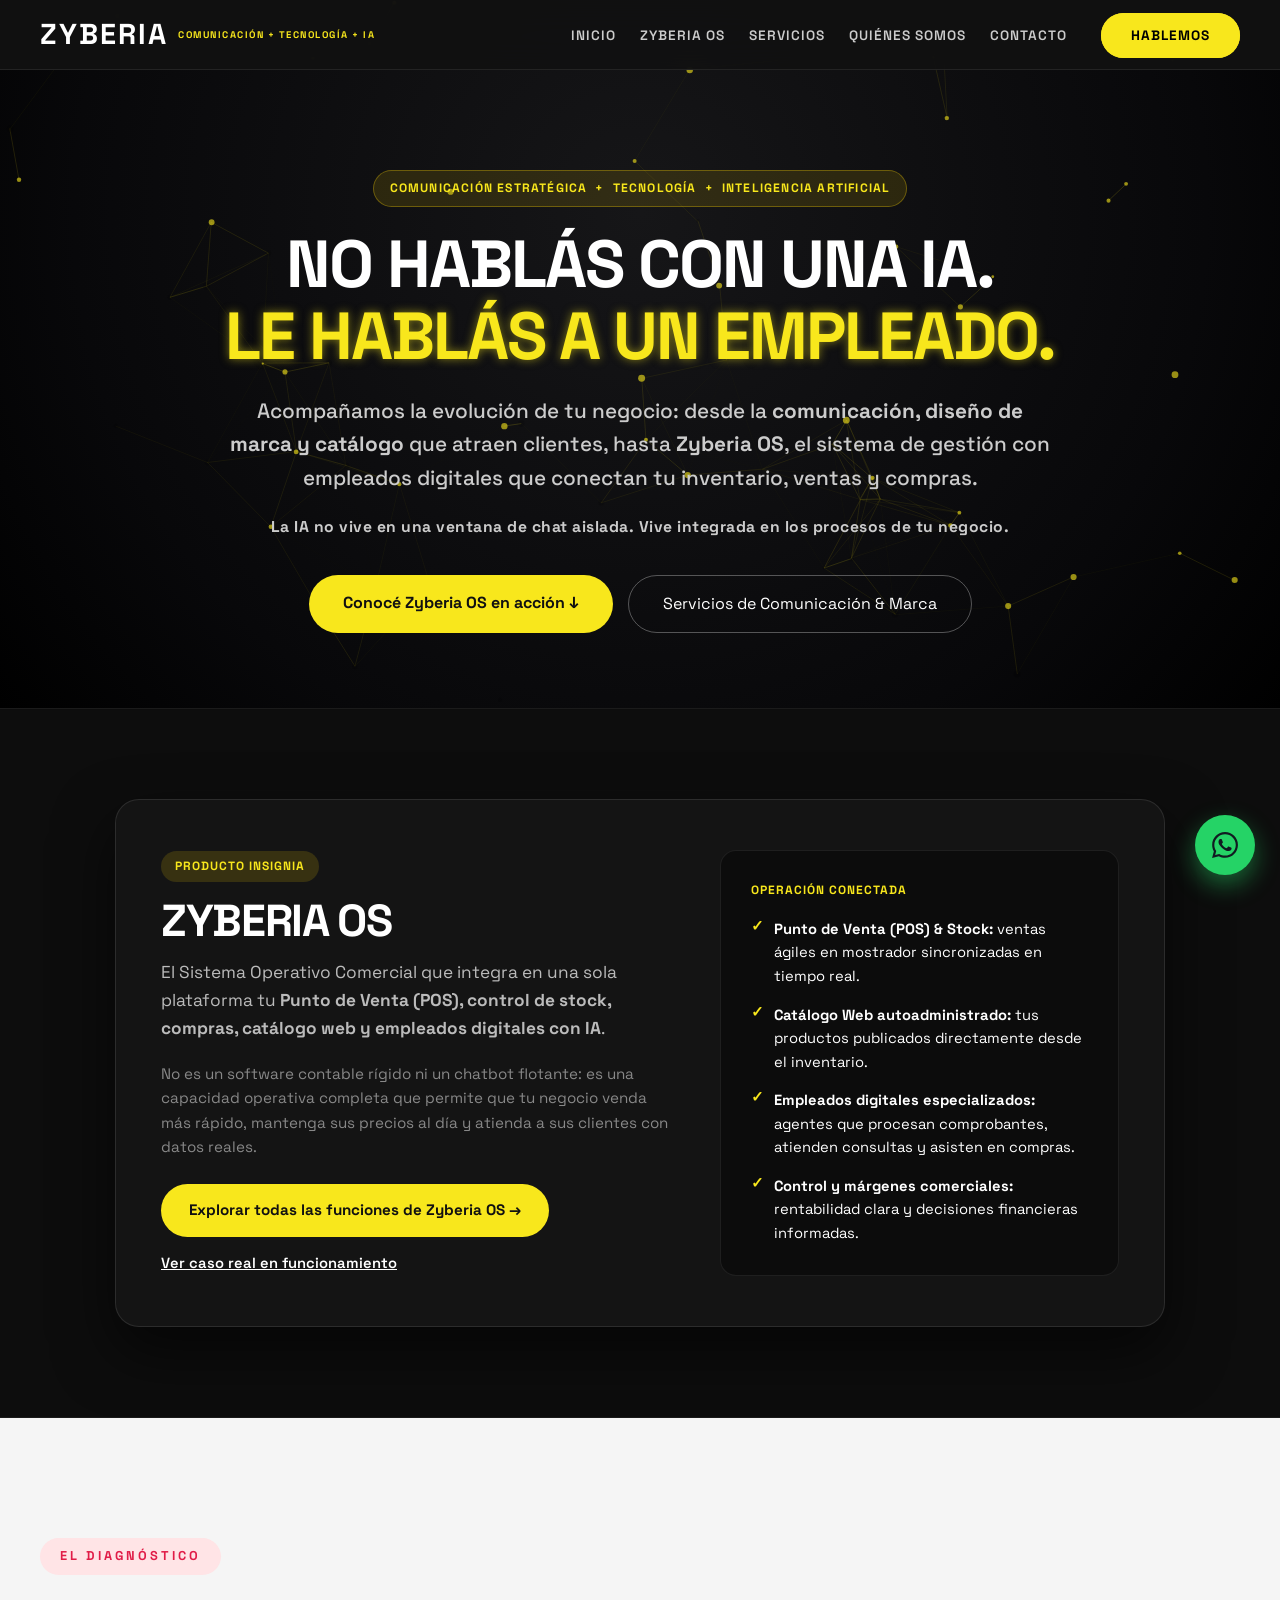
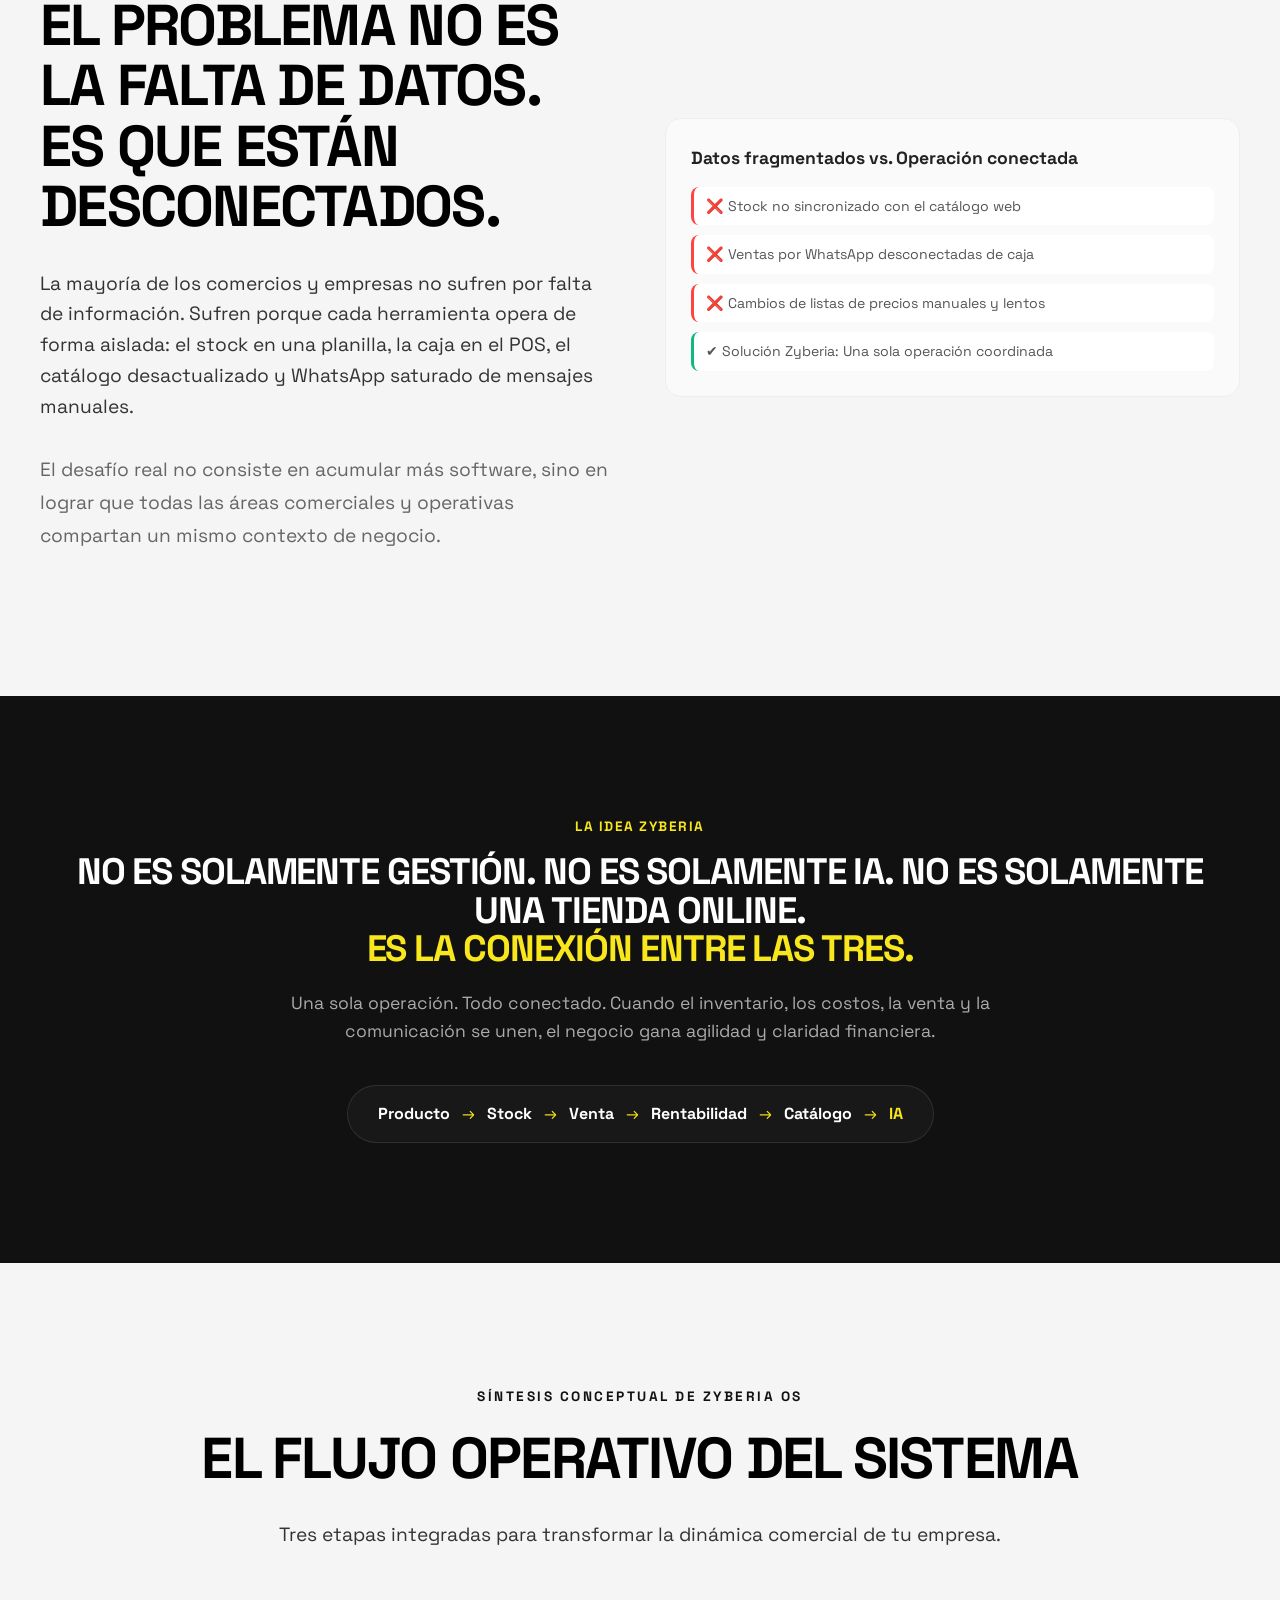
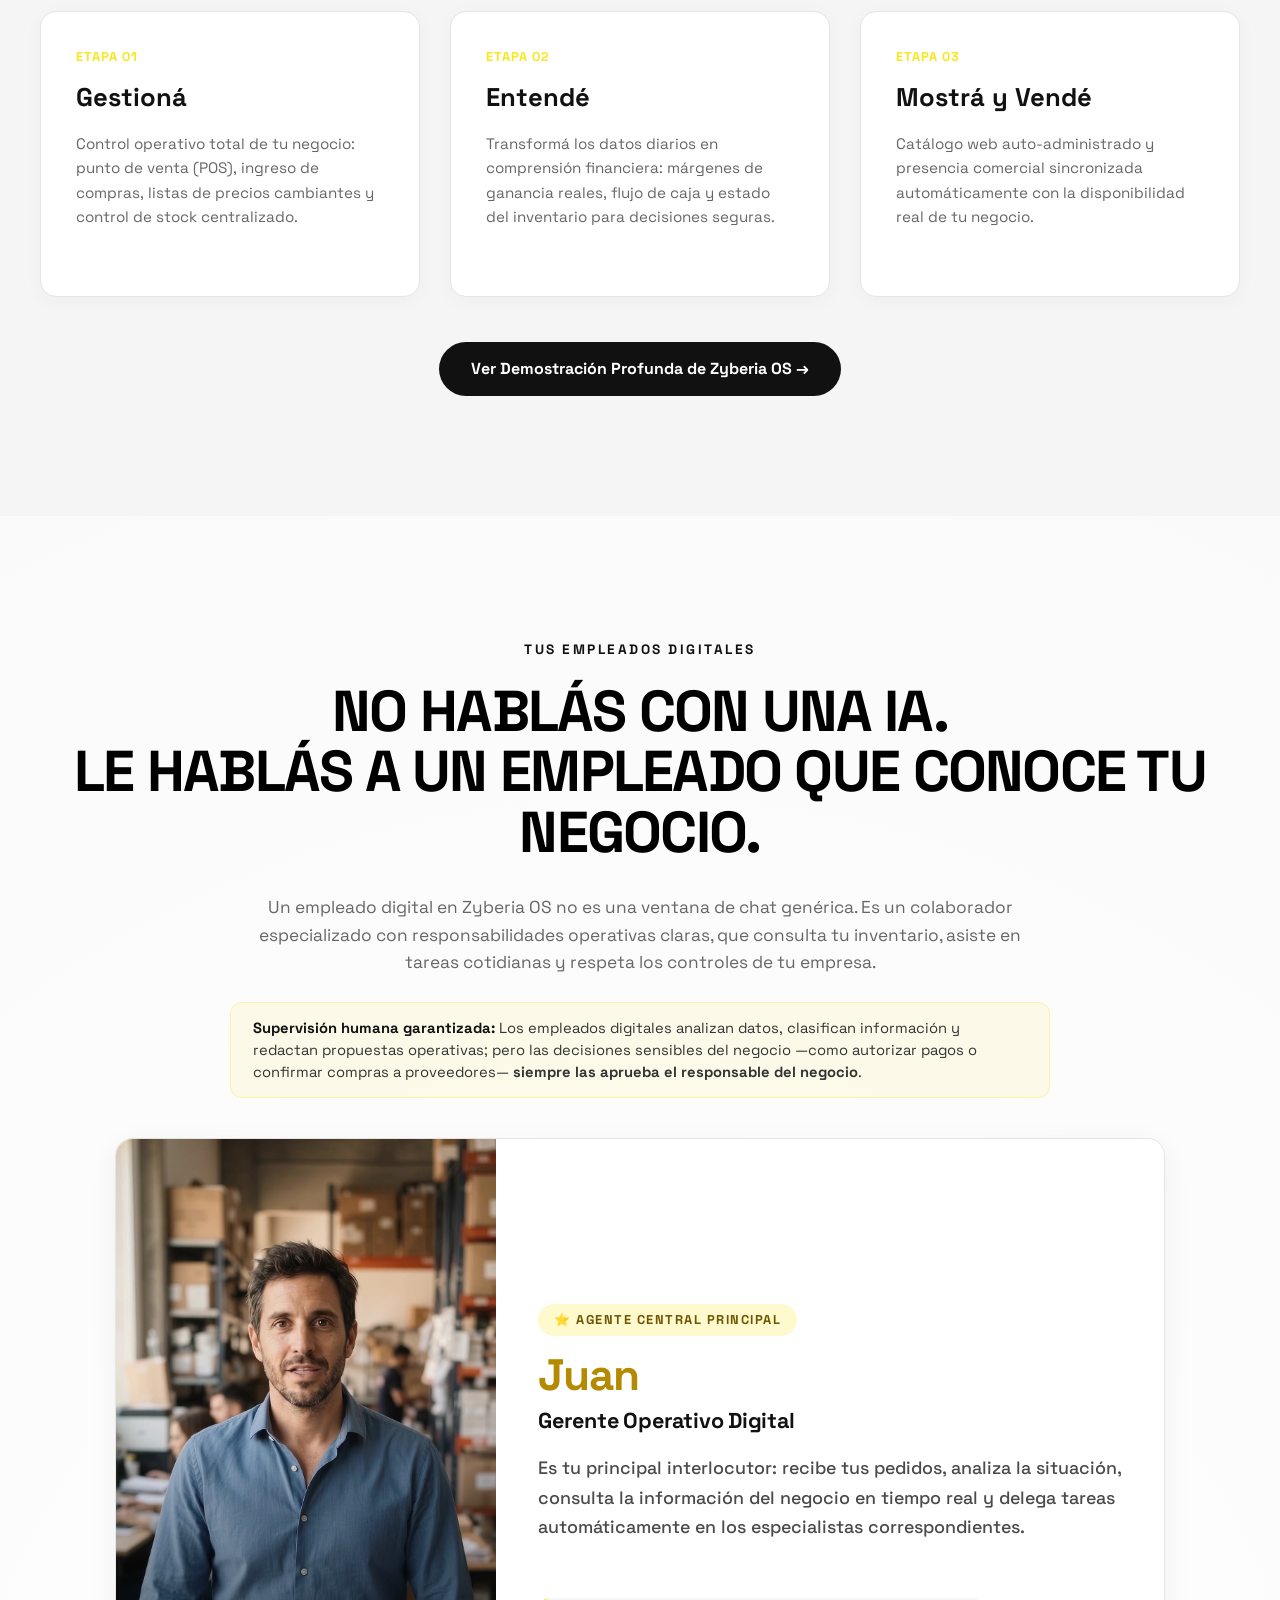
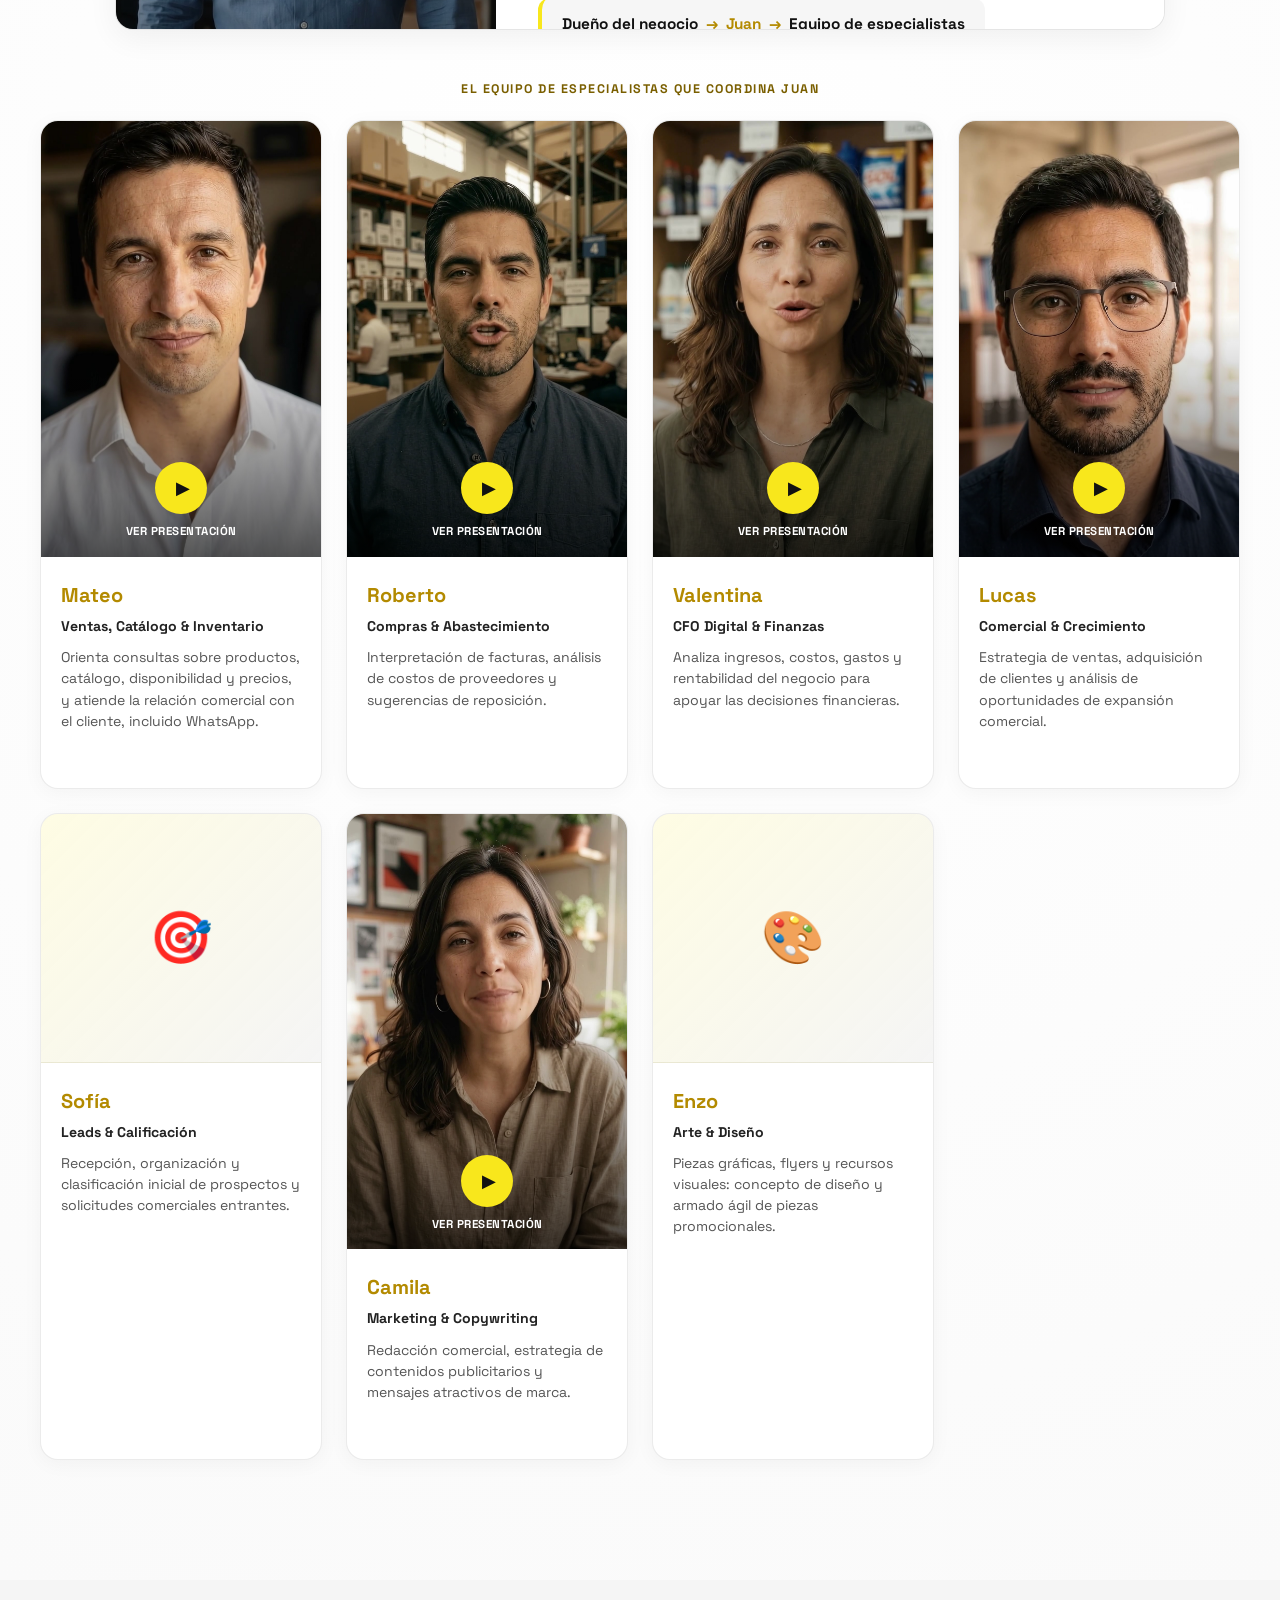
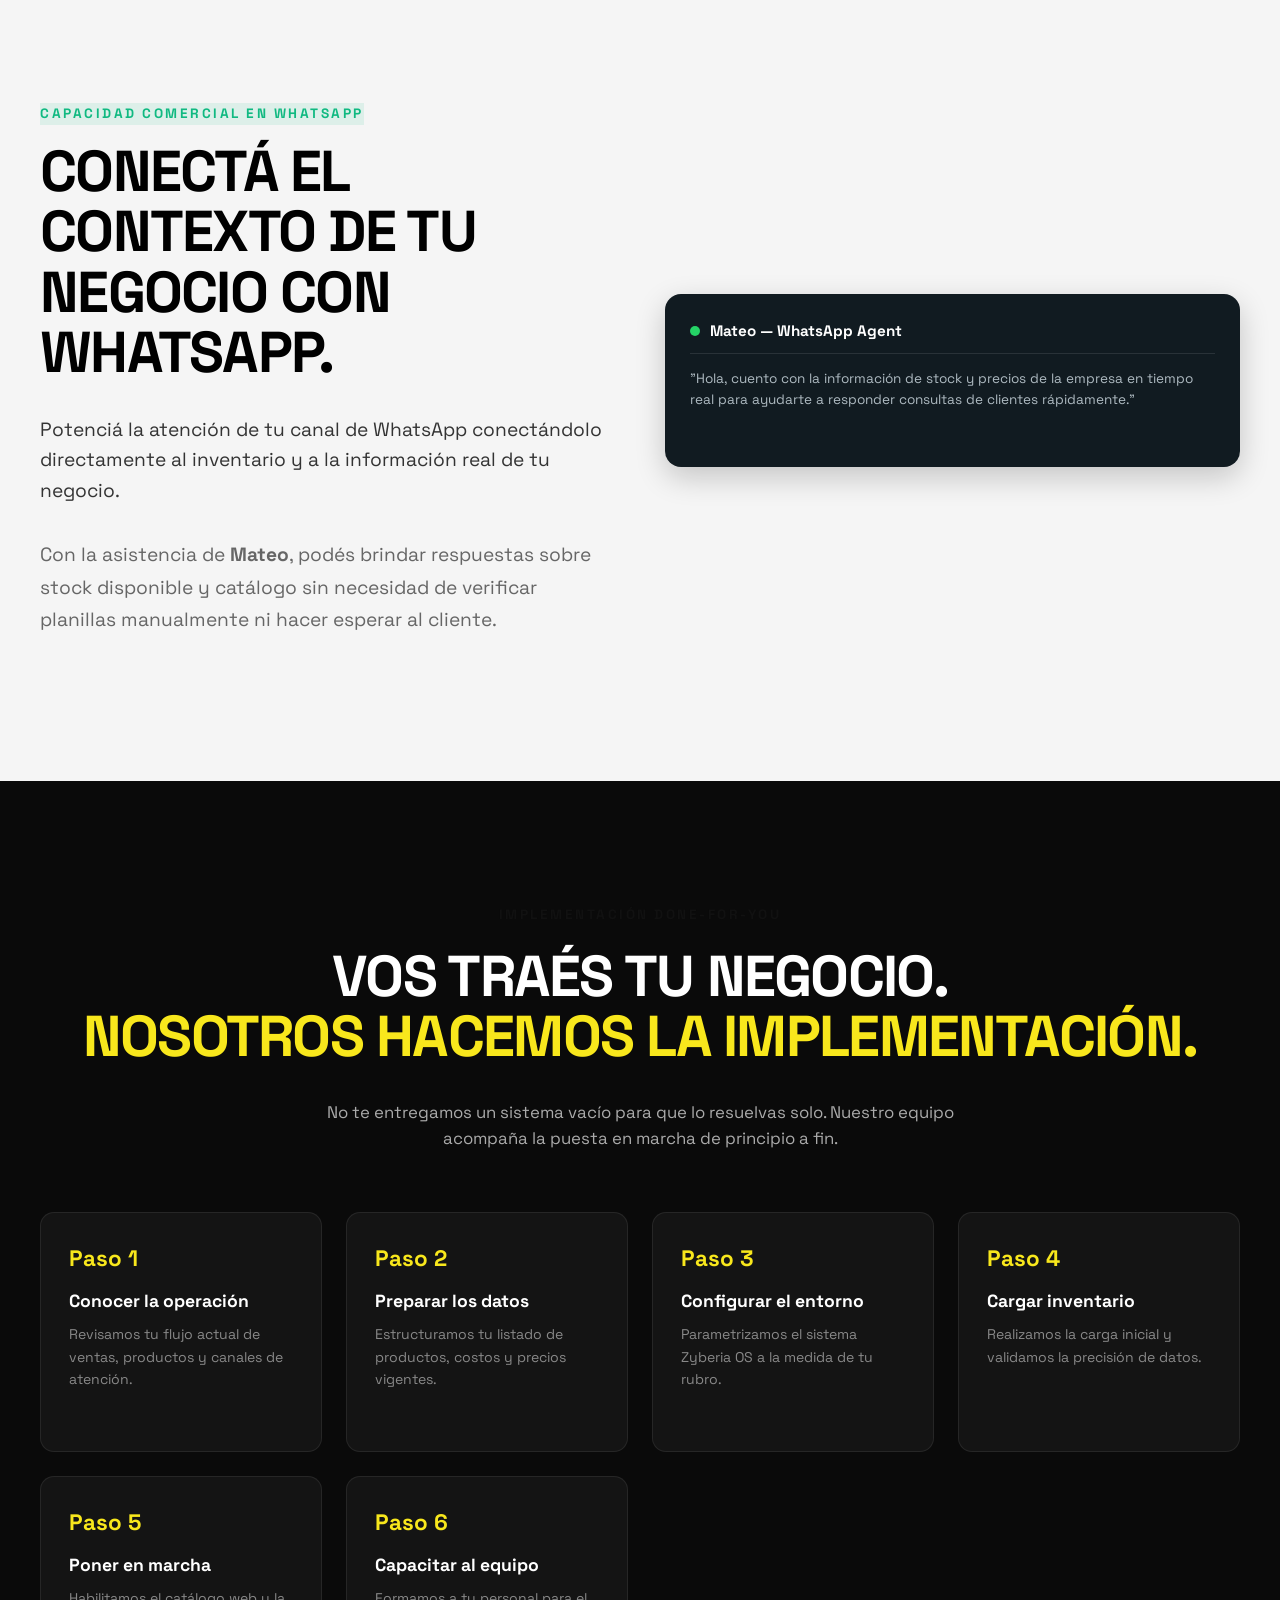
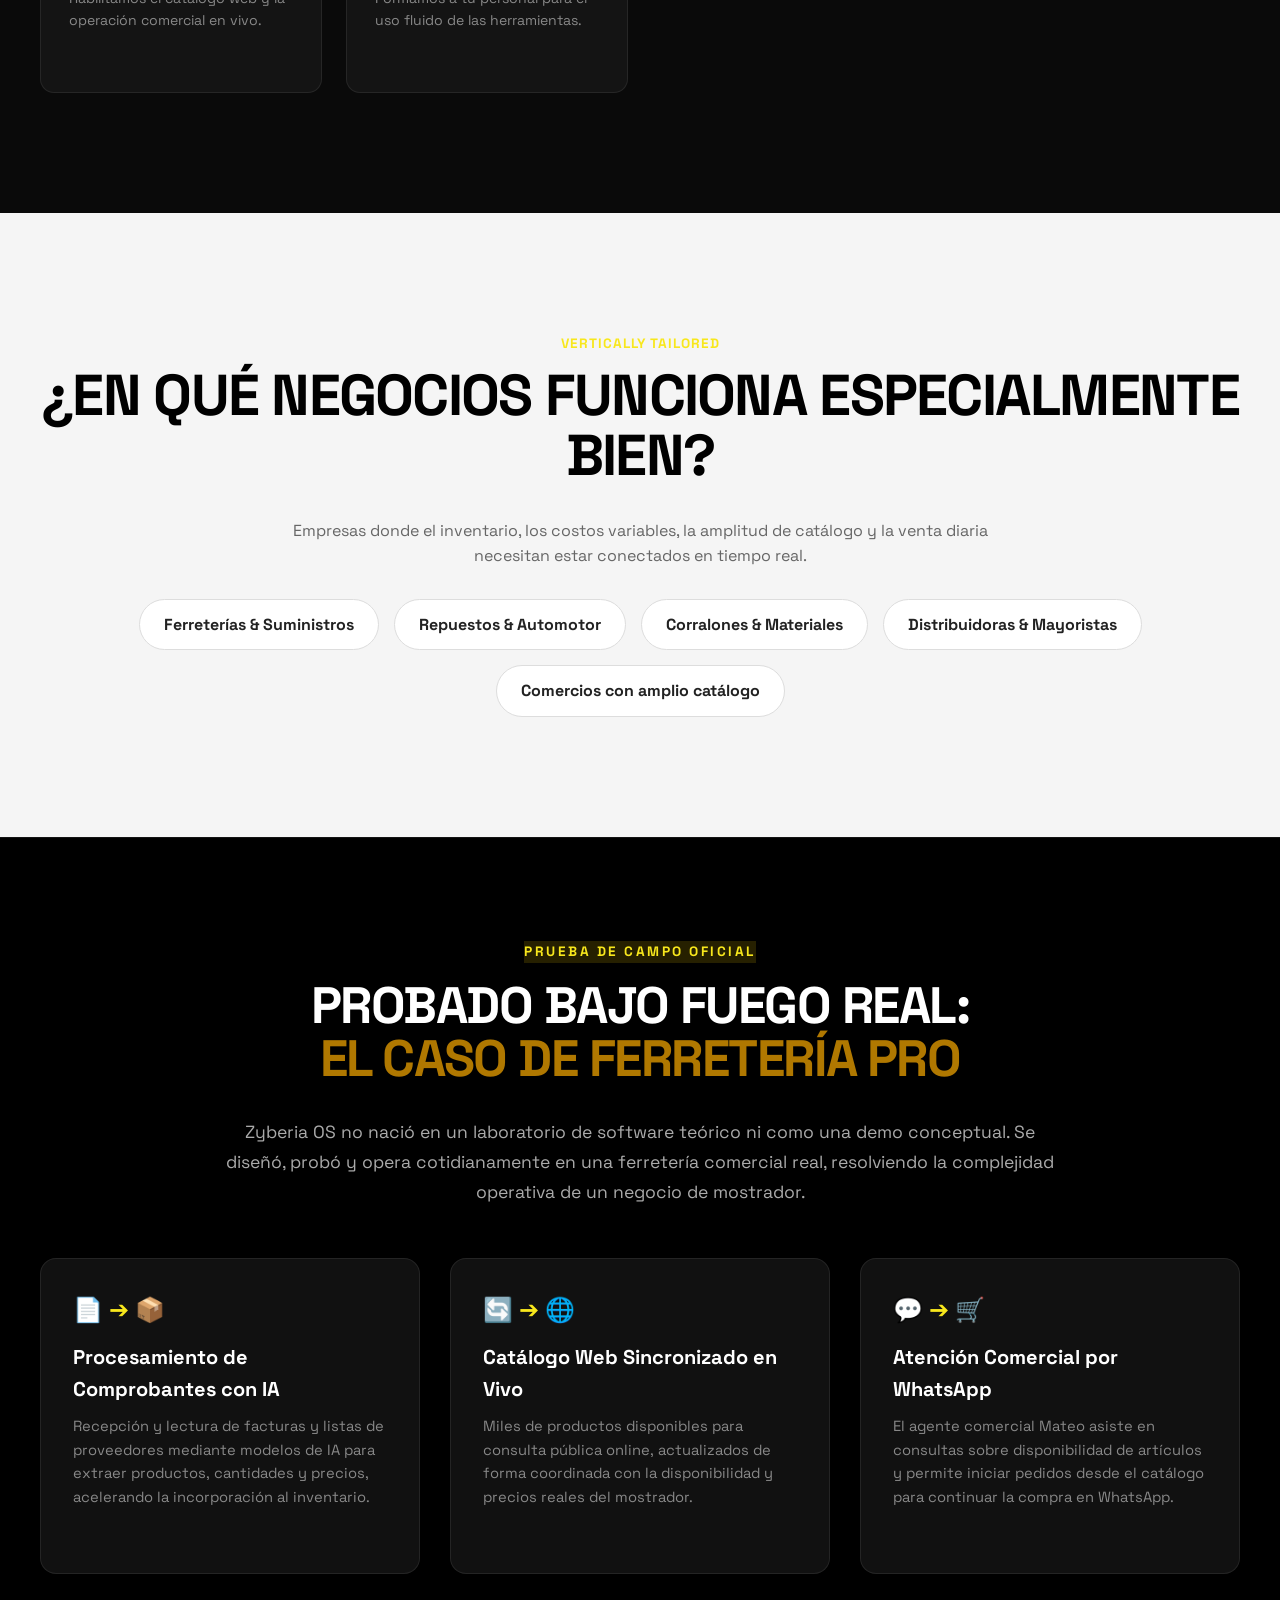
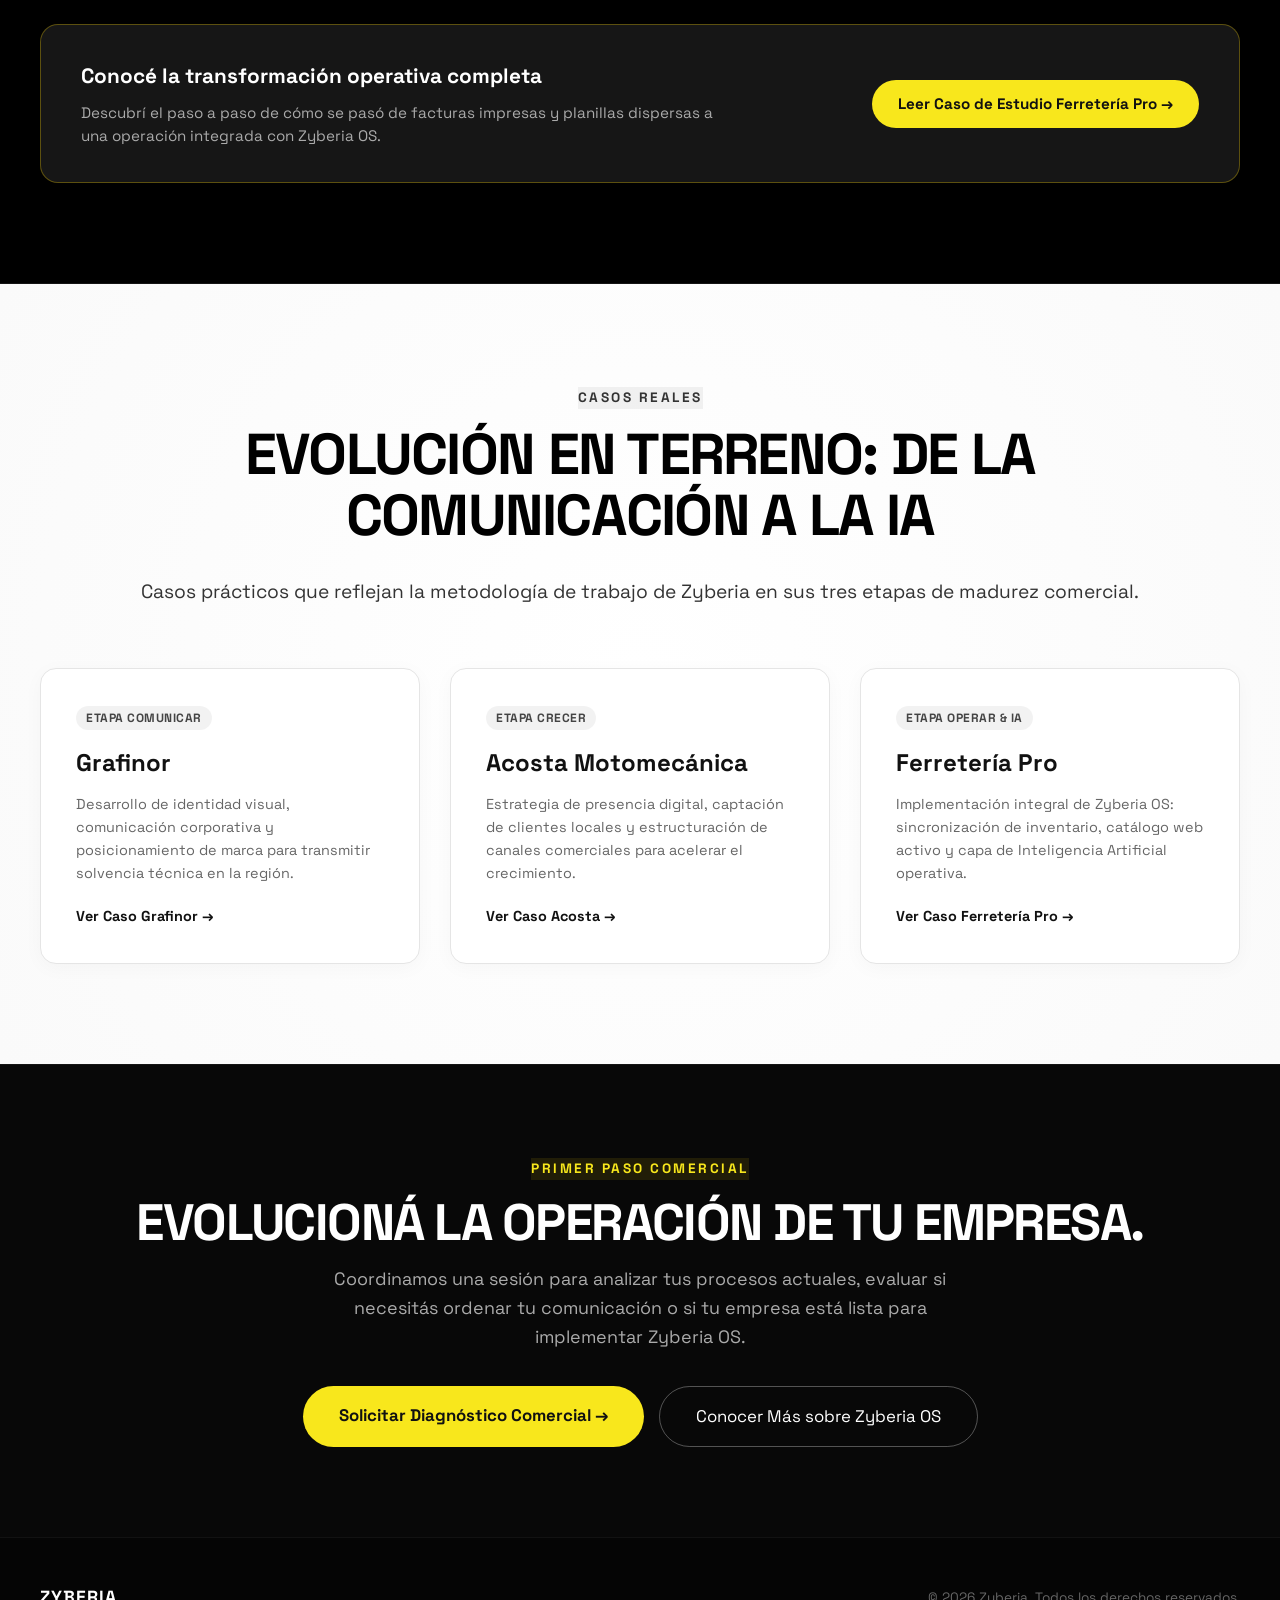
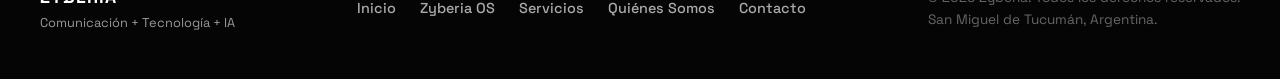
==== index.html @ 89694488 "fix(mobile): corregir desborde boton ferreteria pro, eliminar doble contenedor operacion conectada, " ====
﻿<!DOCTYPE html>
<html lang="es">
<head>
    <meta charset="UTF-8">
    <meta name="viewport" content="width=device-width, initial-scale=1.0">

    <title>Zyberia | Comunicación + Tecnología + IA</title>
    <meta name="description" content="Zyberia es una empresa de Comunicación + Tecnología + IA. Diseñamos soluciones para que tu empresa comunique, opere y crezca mejor.">
    
    <link rel="canonical" href="https://zyberia.com.ar/">
    <meta name="robots" content="index, follow">

    <meta property="og:type" content="website">
    <meta property="og:site_name" content="Zyberia">
    <meta property="og:locale" content="es_AR">
    <meta property="og:url" content="https://zyberia.com.ar/">
    <meta property="og:title" content="Zyberia | Comunicación + Tecnología + IA">
    <meta property="og:description" content="Zyberia es una empresa de Comunicación + Tecnología + IA. Diseñamos soluciones para que tu empresa comunique, opere y crezca mejor.">
    <meta property="og:image" content="https://zyberia.com.ar/assets/og_zyberia.png">
    <meta name="twitter:card" content="summary_large_image">
    <meta name="twitter:title" content="Zyberia | Comunicación + Tecnología + IA">
    <meta name="twitter:description" content="Zyberia es una empresa de Comunicación + Tecnología + IA. Diseñamos soluciones para que tu empresa comunique, opere y crezca mejor.">
    <meta name="twitter:image" content="https://zyberia.com.ar/assets/og_zyberia.png">

    <link rel="icon" type="image/png" href="assets/favicon.png">
    <link rel="apple-touch-icon" href="assets/favicon.png">

    <link rel="preconnect" href="https://fonts.googleapis.com">
    <link rel="preconnect" href="https://fonts.gstatic.com" crossorigin>
    <link href="https://fonts.googleapis.com/css2?family=Space+Grotesk:wght@400;500;600;700;800;900&display=swap" rel="stylesheet">
    <link rel="stylesheet" href="style.css">
</head>
<body>

    <!-- NAVIGATION BAR -->
    <nav class="navbar" id="navbar">
        <div class="nav-container">
            <a href="index.html" class="nav-logo" style="text-decoration: none; line-height: 1;">
                <span class="logo-zyberia">ZYBERIA</span>
                <span style="display: block; font-size: 0.6rem; font-weight: 700; color: var(--color-yellow); letter-spacing: 1.5px; margin-top: 2px;">COMUNICACIÓN + TECNOLOGÍA + IA</span>
            </a>
            
            <ul class="nav-links" id="nav-menu">
                <li><a href="index.html" class="active">Inicio</a></li>
                <li><a href="zyberia-os.html">Zyberia OS</a></li>
                <li><a href="servicios.html">Servicios</a></li>
                <li><a href="quienes-somos.html">Quiénes Somos</a></li>
                <li><a href="contacto.html">Contacto</a></li>
                <li style="margin-left: 10px;">
                    <a href="contacto.html" class="nav-cta" style="background: var(--color-yellow); color: #111; font-weight: 800; border: none; padding: 10px 20px; border-radius: 50px;">Hablemos</a>
                </li>
            </ul>

            <button class="nav-toggle" id="nav-toggle" aria-label="Menú">
                <span></span><span></span><span></span>
            </button>
        </div>
    </nav>

    <!-- 1. HERO ESTRATÉGICO -->
    <section id="hero" class="hero-dark hero-home-section" style="min-height: 65vh; padding-top: 170px; padding-bottom: 75px;">
        <canvas id="particles-bg"></canvas>
        <div class="container text-center" style="position: relative; z-index: 10;">
            <div style="display: inline-flex; align-items: center; justify-content: center; flex-wrap: wrap; text-align: center; max-width: 100%; gap: 8px; background: rgba(255,215,0,0.12); color: var(--color-yellow); border: 1px solid rgba(255,215,0,0.3); padding: 8px 16px; border-radius: 50px; font-size: clamp(0.64rem, 2.2vw, 0.76rem); font-weight: 800; letter-spacing: 1.2px; text-transform: uppercase; margin-bottom: 22px;">
                <span>COMUNICACIÓN ESTRATÉGICA</span> <span>+</span> <span>TECNOLOGÍA</span> <span>+</span> <span>INTELIGENCIA ARTIFICIAL</span>
            </div>
            
            <h1 style="font-size: clamp(2.3rem, 5.2vw, 4.4rem); font-weight: 900; line-height: 1.08; letter-spacing: -0.03em; text-transform: uppercase; max-width: 1050px; margin: 0 auto;">
                No hablás con una IA.<br>
                <span class="text-yellow">Le hablás a un empleado.</span>
            </h1>
            
            <p style="font-size: clamp(1.1rem, 2vw, 1.3rem); color: #d6d6d6; max-width: 820px; margin: 22px auto 0; font-weight: 500; line-height: 1.6;">
                Acompañamos la evolución de tu negocio: desde la <strong>comunicación, diseño de marca y catálogo</strong> que atraen clientes, hasta <strong>Zyberia OS</strong>, el sistema de gestión con empleados digitales que conectan tu inventario, ventas y compras.
            </p>
            
            <p style="font-size: 0.98rem; color: var(--color-yellow); max-width: 800px; margin: 20px auto 0; font-weight: 700; letter-spacing: 0.5px;">
                La IA no vive en una ventana de chat aislada. Vive integrada en los procesos de tu negocio.
            </p>
            
            <div class="hero-actions" style="display: flex; gap: 15px; justify-content: center; flex-wrap: wrap; margin-top: 35px;">
                <a href="#producto-insignia" class="btn-primary" style="background: var(--color-yellow); color: #111; font-weight: 800; padding: 15px 34px; border-radius: 50px; text-decoration: none; font-size: 1rem;">Conocé Zyberia OS en acción ↓</a>
                <a href="servicios.html" class="btn-secondary" style="background: transparent; color: #fff; border: 1px solid rgba(255,255,255,0.3); padding: 15px 34px; border-radius: 50px; text-decoration: none; font-size: 1rem;">Servicios de Comunicación & Marca</a>
            </div>
        </div>
    </section>

    

    <!-- PRODUCTO INSIGNIA DESTACADO -->
    <section id="producto-insignia" class="section" style="background: #0d0d0d; padding: 90px 0; border-top: 1px solid rgba(255,255,255,0.06); border-bottom: 1px solid rgba(255,255,255,0.06);">
        <div class="container reveal">
            <div class="insignia-card-wrapper" style="background: #141414; border: 1px solid rgba(255,255,255,0.1); border-radius: 24px; padding: 50px 45px; box-shadow: 0 25px 60px rgba(0,0,0,0.6); max-width: 1050px; margin: 0 auto;">
                <div style="display: flex; flex-wrap: wrap; gap: 40px; align-items: center; justify-content: space-between;">
                    <div style="flex: 1 1 470px;">
                        <span style="background: rgba(255,215,0,0.15); color: var(--color-yellow); font-size: 0.75rem; font-weight: 800; padding: 6px 14px; border-radius: 30px; letter-spacing: 1px; text-transform: uppercase; display: inline-block; margin-bottom: 14px;">PRODUCTO INSIGNIA</span>
                        <h2 style="font-size: clamp(2rem, 3.5vw, 2.9rem); font-weight: 800; color: #fff; margin: 0 0 14px 0; line-height: 1.1;">Zyberia OS</h2>
                        <p style="color: #bbb; font-size: 1.08rem; line-height: 1.6; margin-bottom: 20px;">
                            El Sistema Operativo Comercial que integra en una sola plataforma tu <strong>Punto de Venta (POS), control de stock, compras, catálogo web y empleados digitales con IA</strong>.
                        </p>
                        <p style="color: #888; font-size: 0.95rem; line-height: 1.6; margin-bottom: 25px;">
                            No es un software contable rígido ni un chatbot flotante: es una capacidad operativa completa que permite que tu negocio venda más rápido, mantenga sus precios al día y atienda a sus clientes con datos reales.
                        </p>
                        <div style="display: flex; gap: 15px; flex-wrap: wrap;">
                            <a href="zyberia-os.html" class="btn-primary" style="background: var(--color-yellow); color: #111; font-weight: 800; text-decoration: none; padding: 14px 28px; border-radius: 50px; display: inline-block; font-size: 0.95rem;">Explorar todas las funciones de Zyberia OS →</a>
                            <a href="#ferreteria-pro" style="color: #fff; text-decoration: underline; font-weight: 600; font-size: 0.92rem; align-self: center;">Ver caso real en funcionamiento</a>
                        </div>
                    </div>
                    <div class="insignia-features-panel" style="flex: 1 1 350px; background: #0c0c0c; border: 1px solid rgba(255,255,255,0.08); border-radius: 16px; padding: 30px;">
                        <div style="font-size: 0.75rem; font-weight: 800; color: var(--color-yellow); letter-spacing: 1px; text-transform: uppercase; margin-bottom: 18px;">OPERACIÓN CONECTADA</div>
                        <div style="display: flex; flex-direction: column; gap: 15px;">
                            <div style="color: #fff; font-size: 0.92rem; display: flex; align-items: flex-start; gap: 10px;">
                                <span style="color: var(--color-yellow); font-weight: bold; line-height: 1.2;">✓</span>
                                <span><strong>Punto de Venta (POS) & Stock:</strong> ventas ágiles en mostrador sincronizadas en tiempo real.</span>
                            </div>
                            <div style="color: #fff; font-size: 0.92rem; display: flex; align-items: flex-start; gap: 10px;">
                                <span style="color: var(--color-yellow); font-weight: bold; line-height: 1.2;">✓</span>
                                <span><strong>Catálogo Web autoadministrado:</strong> tus productos publicados directamente desde el inventario.</span>
                            </div>
                            <div style="color: #fff; font-size: 0.92rem; display: flex; align-items: flex-start; gap: 10px;">
                                <span style="color: var(--color-yellow); font-weight: bold; line-height: 1.2;">✓</span>
                                <span><strong>Empleados digitales especializados:</strong> agentes que procesan comprobantes, atienden consultas y asisten en compras.</span>
                            </div>
                            <div style="color: #fff; font-size: 0.92rem; display: flex; align-items: flex-start; gap: 10px;">
                                <span style="color: var(--color-yellow); font-weight: bold; line-height: 1.2;">✓</span>
                                <span><strong>Control y márgenes comerciales:</strong> rentabilidad clara y decisiones financieras informadas.</span>
                            </div>
                        </div>
                    </div>
                </div>
            </div>
        </div>
    </section>

    <!-- 3. EL DIAGNÓSTICO -->
    <section id="problema" class="section problem-human-section alt-bg">
        <div class="container">
            <div class="grid-2col text-left-media-right reveal">
                <div class="col-text">
                    <div class="problem-header-badge">EL DIAGNÓSTICO</div>
                    <h2 class="problem-main-title">
                        El problema no es la falta de datos.<br>
                        <span class="highlight-text">Es que están desconectados.</span>
                    </h2>
                    <p class="problem-lead-paragraph">
                        La mayoría de los comercios y empresas no sufren por falta de información. Sufren porque cada herramienta opera de forma aislada: el stock en una planilla, la caja en el POS, el catálogo desactualizado y WhatsApp saturado de mensajes manuales.
                    </p>
                    <p style="color: #666; line-height: 1.7; margin-bottom: 24px;">
                        El desafío real no consiste en acumular más software, sino en lograr que todas las áreas comerciales y operativas compartan un mismo contexto de negocio.
                    </p>
                </div>
                <div class="col-media">
                    <div style="background: #fafafa; border: 1px solid #eee; border-radius: 16px; padding: 25px;">
                        <h4 style="font-size: 1.1rem; font-weight: 700; color: #222; margin-bottom: 15px;">Datos fragmentados vs. Operación conectada</h4>
                        <div style="display: flex; flex-direction: column; gap: 10px; font-size: 0.88rem; color: #555;">
                            <div style="padding: 8px 12px; background: #fff; border-radius: 8px; border-left: 3px solid #ff4444;">❌ Stock no sincronizado con el catálogo web</div>
                            <div style="padding: 8px 12px; background: #fff; border-radius: 8px; border-left: 3px solid #ff4444;">❌ Ventas por WhatsApp desconectadas de caja</div>
                            <div style="padding: 8px 12px; background: #fff; border-radius: 8px; border-left: 3px solid #ff4444;">❌ Cambios de listas de precios manuales y lentos</div>
                            <div style="padding: 8px 12px; background: #fff; border-radius: 8px; border-left: 3px solid #10b981;">✔ Solución Zyberia: Una sola operación coordinada</div>
                        </div>
                    </div>
                </div>
            </div>
        </div>
    </section>

    <!-- 4. LA IDEA ZYBERIA -->
    <section id="diferencial" class="section text-center" style="background: #111;">
        <div class="container reveal">
            <span style="color: var(--color-yellow); font-weight: 700; letter-spacing: 1.5px; font-size: 0.85rem; text-transform: uppercase; display: block; margin-bottom: 15px;">LA IDEA ZYBERIA</span>
            <h2 class="section-title text-white" style="font-size: 2.3rem; margin-bottom: 20px;">
                No es solamente gestión. No es solamente IA. No es solamente una tienda online.<br>
                <span style="color: var(--color-yellow);">Es la conexión entre las tres.</span>
            </h2>
            <p style="color: #aaa; max-width: 800px; margin: 0 auto 40px auto; font-size: 1.1rem; line-height: 1.6;">
                Una sola operación. Todo conectado. Cuando el inventario, los costos, la venta y la comunicación se unen, el negocio gana agilidad y claridad financiera.
            </p>
            <div style="display: inline-flex; align-items: center; justify-content: center; flex-wrap: wrap; gap: 12px; background: rgba(255,255,255,0.03); border: 1px solid rgba(255,255,255,0.1); border-radius: 50px; padding: 15px 30px;">
                <span style="color: #fff; font-weight: 700;">Producto</span>
                <span style="color: var(--color-yellow);">→</span>
                <span style="color: #fff; font-weight: 700;">Stock</span>
                <span style="color: var(--color-yellow);">→</span>
                <span style="color: #fff; font-weight: 700;">Venta</span>
                <span style="color: var(--color-yellow);">→</span>
                <span style="color: #fff; font-weight: 700;">Rentabilidad</span>
                <span style="color: var(--color-yellow);">→</span>
                <span style="color: #fff; font-weight: 700;">Catálogo</span>
                <span style="color: var(--color-yellow);">→</span>
                <span style="color: var(--color-yellow); font-weight: 800;">IA</span>
            </div>
        </div>
    </section>

    <!-- 5. CÓMO FUNCIONA (SÍNTESIS ZYBERIA OS) -->
    <section id="como-funciona" class="section demos-section alt-bg">
        <div class="container">
            <div class="text-center reveal" style="margin-bottom: 60px;">
                <div class="section-badge" style="margin: 0 auto 20px;">SÍNTESIS CONCEPTUAL DE ZYBERIA OS</div>
                <h2 class="section-title">El flujo operativo del sistema</h2>
                <p class="section-subtitle">Tres etapas integradas para transformar la dinámica comercial de tu empresa.</p>
            </div>

            <div style="display: grid; grid-template-columns: repeat(auto-fit, minmax(300px, 1fr)); gap: 30px;">
                <!-- GESTIONÁ -->
                <div style="background: #fff; border: 1px solid #e5e5e5; border-radius: 16px; padding: 35px; box-shadow: 0 4px 20px rgba(0,0,0,0.03);">
                    <div style="font-size: 0.8rem; font-weight: 800; color: var(--color-yellow); letter-spacing: 1px; text-transform: uppercase; margin-bottom: 10px;">ETAPA 01</div>
                    <h3 style="font-size: 1.6rem; font-weight: 800; color: #111; margin-bottom: 14px;">Gestioná</h3>
                    <p style="color: #666; line-height: 1.6; font-size: 0.95rem;">
                        Control operativo total de tu negocio: punto de venta (POS), ingreso de compras, listas de precios cambiantes y control de stock centralizado.
                    </p>
                </div>

                <!-- ENTENDÉ -->
                <div style="background: #fff; border: 1px solid #e5e5e5; border-radius: 16px; padding: 35px; box-shadow: 0 4px 20px rgba(0,0,0,0.03);">
                    <div style="font-size: 0.8rem; font-weight: 800; color: var(--color-yellow); letter-spacing: 1px; text-transform: uppercase; margin-bottom: 10px;">ETAPA 02</div>
                    <h3 style="font-size: 1.6rem; font-weight: 800; color: #111; margin-bottom: 14px;">Entendé</h3>
                    <p style="color: #666; line-height: 1.6; font-size: 0.95rem;">
                        Transformá los datos diarios en comprensión financiera: márgenes de ganancia reales, flujo de caja y estado del inventario para decisiones seguras.
                    </p>
                </div>

                <!-- MOSTRÁ Y VENDÉ -->
                <div style="background: #fff; border: 1px solid #e5e5e5; border-radius: 16px; padding: 35px; box-shadow: 0 4px 20px rgba(0,0,0,0.03);">
                    <div style="font-size: 0.8rem; font-weight: 800; color: var(--color-yellow); letter-spacing: 1px; text-transform: uppercase; margin-bottom: 10px;">ETAPA 03</div>
                    <h3 style="font-size: 1.6rem; font-weight: 800; color: #111; margin-bottom: 14px;">Mostrá y Vendé</h3>
                    <p style="color: #666; line-height: 1.6; font-size: 0.95rem;">
                        Catálogo web auto-administrado y presencia comercial sincronizada automáticamente con la disponibilidad real de tu negocio.
                    </p>
                </div>
            </div>

            <div style="text-align: center; margin-top: 45px;">
                <a href="zyberia-os.html" class="btn-primary" style="background: #111; color: #fff; padding: 14px 32px; border-radius: 50px; text-decoration: none; font-weight: 800; display: inline-block;">Ver Demostración Profunda de Zyberia OS →</a>
            </div>
        </div>
    </section>

    <!-- 6. AGENTES IA -->
    <section id="agentes" class="section text-center">
        <div class="container reveal">
            <div class="section-badge" style="margin: 0 auto 20px;">TUS EMPLEADOS DIGITALES</div>
            <h2 class="section-title">No hablás con una IA.<br>Le hablás a un empleado que conoce tu negocio.</h2>
            <p style="color: #666; max-width: 800px; margin: 15px auto 25px auto; font-size: 1.08rem; line-height: 1.6;">
                Un empleado digital en Zyberia OS no es una ventana de chat genérica. Es un colaborador especializado con responsabilidades operativas claras, que consulta tu inventario, asiste en tareas cotidianas y respeta los controles de tu empresa.
            </p>
            <div style="max-width: 820px; margin: 0 auto 40px auto; background: rgba(255,215,0,0.08); border: 1px solid rgba(255,215,0,0.25); border-radius: 12px; padding: 14px 22px; color: #333; font-size: 0.92rem; line-height: 1.5; text-align: left;">
                <strong style="color: #111;">Supervisión humana garantizada:</strong> Los empleados digitales analizan datos, clasifican información y redactan propuestas operativas; pero las decisiones sensibles del negocio —como autorizar pagos o confirmar compras a proveedores— <strong>siempre las aprueba el responsable del negocio</strong>.
            </div>

            <!-- JUAN: agente central -->
            <div class="agent-card-unified juan-principal-card" style="margin-bottom: 50px; text-align: left; max-width: 1050px; margin-left: auto; margin-right: auto;">
                <div class="juan-grid-wrapper" style="display: flex; flex-wrap: wrap; align-items: stretch;">
                    <div class="juan-media-col" style="flex: 1 1 340px; max-width: 420px; position: relative;">
                        <div class="agent-video" data-agent-video style="width: 100% !important; max-width: 100% !important; height: 100%; min-height: 380px; max-height: 480px; margin: 0; border: none; border-radius: 0; aspect-ratio: auto; overflow: hidden;">
                            <video preload="none" playsinline poster="videos/posters/poster-juan.jpg" aria-label="Presentación de Juan, Gerente Operativo Digital" style="width: 100%; height: 100%; object-fit: cover; display: block;">
                                <source src="videos/Juan Presentacion.mp4" type="video/mp4">
                            </video>
                            <button type="button" class="agent-video-play" aria-label="Reproducir: Presentación de Juan, Gerente Operativo Digital"><span class="play-icon" aria-hidden="true">&#9654;</span><small>Ver presentación</small></button>
                        </div>
                    </div>
                    <div class="agent-card-body juan-content-col" style="flex: 1 1 420px; padding: 40px 42px; display: flex; flex-direction: column; justify-content: center; background: #ffffff;">
                        <div>
                            <span style="display: inline-block; background: rgba(248,231,28,0.22); color: #6e5500; font-size: 0.8rem; font-weight: 800; letter-spacing: 1.5px; padding: 6px 16px; border-radius: 30px; margin-bottom: 16px; text-transform: uppercase;">⭐ AGENTE CENTRAL PRINCIPAL</span>
                            <strong style="color: #b38a00; display: block; font-size: clamp(2.2rem, 3.5vw, 2.75rem); margin-bottom: 6px; line-height: 1.05; letter-spacing: -0.02em;">Juan</strong>
                            <span style="color: #111; font-weight: 800; font-size: clamp(1.15rem, 1.8vw, 1.35rem); letter-spacing: -0.01em; display: block; margin-bottom: 6px;">Gerente Operativo Digital</span>
                            <p style="color: #4a4a4a; font-size: clamp(1.05rem, 1.4vw, 1.18rem); margin-top: 14px; line-height: 1.65; font-weight: 500;">Es tu principal interlocutor: recibe tus pedidos, analiza la situación, consulta la información del negocio en tiempo real y delega tareas automáticamente en los especialistas correspondientes.</p>
                            <div style="margin-top: 24px; padding: 14px 20px; background: rgba(0,0,0,0.035); border-radius: 12px; border-left: 4px solid var(--color-yellow); color: #111; font-size: clamp(0.92rem, 1.2vw, 1.02rem); font-weight: 700; display: inline-flex; align-items: center; gap: 8px; flex-wrap: wrap;">
                                <span>Dueño del negocio</span>
                                <span style="color: #b38a00;">&rarr;</span>
                                <span style="color: #b38a00; font-weight: 800;">Juan</span>
                                <span style="color: #b38a00;">&rarr;</span>
                                <span>Equipo de especialistas</span>
                            </div>
                        </div>
                    </div>
                </div>
            </div>

            <p style="color: #7a5f00; font-size: 0.78rem; font-weight: 800; letter-spacing: 1.5px; margin: 0 0 20px 0;">EL EQUIPO DE ESPECIALISTAS QUE COORDINA JUAN</p>
            <div style="display: grid; grid-template-columns: repeat(auto-fit, minmax(260px, 1fr)); gap: 24px; text-align: left;">

                <!-- MATEO -->
                <div class="agent-card-unified">
                    <div class="agent-video" data-agent-video>
                        <video preload="none" playsinline poster="videos/posters/poster-mateo.jpg" aria-label="Presentación de Mateo, Ventas, Catálogo e Inventario">
                            <source src="videos/Mateo Presentacion.mp4" type="video/mp4">
                        </video>
                        <button type="button" class="agent-video-play" aria-label="Reproducir: Presentación de Mateo, Ventas, Catálogo e Inventario"><span class="play-icon" aria-hidden="true">&#9654;</span><small>Ver presentación</small></button>
                    </div>
                    <div class="agent-card-body">
                        <strong style="color: #b38a00; display: block; font-size: 1.25rem; margin-bottom: 4px;">Mateo</strong>
                        <span style="color: #222; font-weight: bold; font-size: 0.88rem;">Ventas, Catálogo & Inventario</span>
                        <p style="color: #555; font-size: 0.88rem; margin-top: 10px; line-height: 1.5;">Orienta consultas sobre productos, catálogo, disponibilidad y precios, y atiende la relación comercial con el cliente, incluido WhatsApp.</p>
                    </div>
                </div>

                <!-- ROBERTO -->
                <div class="agent-card-unified">
                    <div class="agent-video" data-agent-video>
                        <video preload="none" playsinline poster="videos/posters/poster-roberto.jpg" aria-label="Presentación de Roberto, Compras y Abastecimiento">
                            <source src="videos/Roberto presentacion.mp4" type="video/mp4">
                        </video>
                        <button type="button" class="agent-video-play" aria-label="Reproducir: Presentación de Roberto, Compras y Abastecimiento"><span class="play-icon" aria-hidden="true">&#9654;</span><small>Ver presentación</small></button>
                    </div>
                    <div class="agent-card-body">
                        <strong style="color: #b38a00; display: block; font-size: 1.25rem; margin-bottom: 4px;">Roberto</strong>
                        <span style="color: #222; font-weight: bold; font-size: 0.88rem;">Compras & Abastecimiento</span>
                        <p style="color: #555; font-size: 0.88rem; margin-top: 10px; line-height: 1.5;">Interpretación de facturas, análisis de costos de proveedores y sugerencias de reposición.</p>
                    </div>
                </div>

                <!-- VALENTINA -->
                <div class="agent-card-unified">
                    <div class="agent-video" data-agent-video>
                        <video preload="none" playsinline poster="videos/posters/poster-valentina.jpg" aria-label="Presentación de Valentina, CFO Digital">
                            <source src="videos/Valentina Presentacion.mp4" type="video/mp4">
                        </video>
                        <button type="button" class="agent-video-play" aria-label="Reproducir: Presentación de Valentina, CFO Digital"><span class="play-icon" aria-hidden="true">&#9654;</span><small>Ver presentación</small></button>
                    </div>
                    <div class="agent-card-body">
                        <strong style="color: #b38a00; display: block; font-size: 1.25rem; margin-bottom: 4px;">Valentina</strong>
                        <span style="color: #222; font-weight: bold; font-size: 0.88rem;">CFO Digital & Finanzas</span>
                        <p style="color: #555; font-size: 0.88rem; margin-top: 10px; line-height: 1.5;">Analiza ingresos, costos, gastos y rentabilidad del negocio para apoyar las decisiones financieras.</p>
                    </div>
                </div>

                <!-- LUCAS -->
                <div class="agent-card-unified">
                    <div class="agent-video" data-agent-video>
                        <video preload="none" playsinline poster="videos/posters/poster-lucas.jpg" aria-label="Presentación de Lucas, Comercial y Crecimiento">
                            <source src="videos/Lucas Presentacion.mp4" type="video/mp4">
                        </video>
                        <button type="button" class="agent-video-play" aria-label="Reproducir: Presentación de Lucas, Comercial y Crecimiento"><span class="play-icon" aria-hidden="true">&#9654;</span><small>Ver presentación</small></button>
                    </div>
                    <div class="agent-card-body">
                        <strong style="color: #b38a00; display: block; font-size: 1.25rem; margin-bottom: 4px;">Lucas</strong>
                        <span style="color: #222; font-weight: bold; font-size: 0.88rem;">Comercial & Crecimiento</span>
                        <p style="color: #555; font-size: 0.88rem; margin-top: 10px; line-height: 1.5;">Estrategia de ventas, adquisición de clientes y análisis de oportunidades de expansión comercial.</p>
                    </div>
                </div>

                <!-- SOFÍA -->
                <div class="agent-card-unified">
                    <div style="width: 100%; aspect-ratio: 9/8; background: linear-gradient(135deg, rgba(248,231,28,0.12), rgba(0,0,0,0.04)); display: flex; align-items: center; justify-content: center; border-bottom: 1px solid rgba(0,0,0,0.08);">
                        <span style="font-size: 3.2rem;">🎯</span>
                    </div>
                    <div class="agent-card-body">
                        <strong style="color: #b38a00; display: block; font-size: 1.25rem; margin-bottom: 4px;">Sofía</strong>
                        <span style="color: #222; font-weight: bold; font-size: 0.88rem;">Leads & Calificación</span>
                        <p style="color: #555; font-size: 0.88rem; margin-top: 10px; line-height: 1.5;">Recepción, organización y clasificación inicial de prospectos y solicitudes comerciales entrantes.</p>
                    </div>
                </div>

                <!-- CAMILA -->
                <div class="agent-card-unified">
                    <div class="agent-video" data-agent-video>
                        <video preload="none" playsinline poster="videos/posters/poster-camila.jpg" aria-label="Presentación de Camila, Marketing y Copywriting">
                            <source src="videos/Camila Presentacion.mp4" type="video/mp4">
                        </video>
                        <button type="button" class="agent-video-play" aria-label="Reproducir: Presentación de Camila, Marketing y Copywriting"><span class="play-icon" aria-hidden="true">&#9654;</span><small>Ver presentación</small></button>
                    </div>
                    <div class="agent-card-body">
                        <strong style="color: #b38a00; display: block; font-size: 1.25rem; margin-bottom: 4px;">Camila</strong>
                        <span style="color: #222; font-weight: bold; font-size: 0.88rem;">Marketing & Copywriting</span>
                        <p style="color: #555; font-size: 0.88rem; margin-top: 10px; line-height: 1.5;">Redacción comercial, estrategia de contenidos publicitarios y mensajes atractivos de marca.</p>
                    </div>
                </div>

                <!-- ENZO -->
                <div class="agent-card-unified">
                    <div style="width: 100%; aspect-ratio: 9/8; background: linear-gradient(135deg, rgba(248,231,28,0.12), rgba(0,0,0,0.04)); display: flex; align-items: center; justify-content: center; border-bottom: 1px solid rgba(0,0,0,0.08);">
                        <span style="font-size: 3.2rem;">🎨</span>
                    </div>
                    <div class="agent-card-body">
                        <strong style="color: #b38a00; display: block; font-size: 1.25rem; margin-bottom: 4px;">Enzo</strong>
                        <span style="color: #222; font-weight: bold; font-size: 0.88rem;">Arte & Diseño</span>
                        <p style="color: #555; font-size: 0.88rem; margin-top: 10px; line-height: 1.5;">Piezas gráficas, flyers y recursos visuales: concepto de diseño y armado ágil de piezas promocionales.</p>
                    </div>
                </div>
            </div>
        </div>
    </section>

    <!-- 7. WHATSAPP -->
    <section id="whatsapp" class="section alt-bg">
        <div class="container">
            <div class="grid-2col text-left-media-right reveal" style="align-items: center;">
                <div class="col-text">
                    <div class="section-badge" style="background: rgba(16,185,129,0.1); color: #10b981; border-color: rgba(16,185,129,0.2);">CAPACIDAD COMERCIAL EN WHATSAPP</div>
                    <h2 class="section-title" style="text-align: left;">Conectá el contexto de tu negocio con WhatsApp.</h2>
                    <p class="lead-text" style="text-align: left;">
                        Potenciá la atención de tu canal de WhatsApp conectándolo directamente al inventario y a la información real de tu negocio.
                    </p>
                    <p style="color: #666; line-height: 1.7; margin-bottom: 24px;">
                        Con la asistencia de <strong>Mateo</strong>, podés brindar respuestas sobre stock disponible y catálogo sin necesidad de verificar planillas manualmente ni hacer esperar al cliente.
                    </p>
                </div>
                <div class="col-media">
                    <div style="background: #111b21; border-radius: 16px; padding: 25px; color: #fff; box-shadow: 0 10px 30px rgba(0,0,0,0.2);">
                        <div style="display: flex; align-items: center; gap: 10px; margin-bottom: 15px; border-bottom: 1px solid rgba(255,255,255,0.1); padding-bottom: 10px;">
                            <div style="width: 10px; height: 10px; background: #25D366; border-radius: 50%;"></div>
                            <strong style="font-size: 0.95rem;">Mateo — WhatsApp Agent</strong>
                        </div>
                        <p style="font-size: 0.85rem; color: #aebac1; line-height: 1.5;">
                            "Hola, cuento con la información de stock y precios de la empresa en tiempo real para ayudarte a responder consultas de clientes rápidamente."
                        </p>
                    </div>
                </div>
            </div>
        </div>
    </section>

    <!-- 8. IMPLEMENTACIÓN DONE-FOR-YOU -->
    <section id="implementacion" class="section" style="background: #0a0a0a;">
        <div class="container reveal">
            <div class="text-center" style="margin-bottom: 60px;">
                <div class="section-badge" style="margin: 0 auto 20px;">IMPLEMENTACIÓN DONE-FOR-YOU</div>
                <h2 class="section-title text-white">Vos traés tu negocio.<br><span style="color: var(--color-yellow);">Nosotros hacemos la implementación.</span></h2>
                <p style="color: #aaa; max-width: 700px; margin: 0 auto; font-size: 1.05rem;">
                    No te entregamos un sistema vacío para que lo resuelvas solo. Nuestro equipo acompaña la puesta en marcha de principio a fin.
                </p>
            </div>

            <div style="display: grid; grid-template-columns: repeat(auto-fit, minmax(280px, 1fr)); gap: 24px;">
                <div style="background: #141414; border: 1px solid rgba(255,255,255,0.08); border-radius: 14px; padding: 28px;">
                    <span style="color: var(--color-yellow); font-weight: 900; font-size: 1.4rem; display: block; margin-bottom: 10px;">Paso 1</span>
                    <h4 style="color: #fff; font-size: 1.1rem; font-weight: 700; margin-bottom: 8px;">Conocer la operación</h4>
                    <p style="color: #888; font-size: 0.88rem; line-height: 1.6;">Revisamos tu flujo actual de ventas, productos y canales de atención.</p>
                </div>
                <div style="background: #141414; border: 1px solid rgba(255,255,255,0.08); border-radius: 14px; padding: 28px;">
                    <span style="color: var(--color-yellow); font-weight: 900; font-size: 1.4rem; display: block; margin-bottom: 10px;">Paso 2</span>
                    <h4 style="color: #fff; font-size: 1.1rem; font-weight: 700; margin-bottom: 8px;">Preparar los datos</h4>
                    <p style="color: #888; font-size: 0.88rem; line-height: 1.6;">Estructuramos tu listado de productos, costos y precios vigentes.</p>
                </div>
                <div style="background: #141414; border: 1px solid rgba(255,255,255,0.08); border-radius: 14px; padding: 28px;">
                    <span style="color: var(--color-yellow); font-weight: 900; font-size: 1.4rem; display: block; margin-bottom: 10px;">Paso 3</span>
                    <h4 style="color: #fff; font-size: 1.1rem; font-weight: 700; margin-bottom: 8px;">Configurar el entorno</h4>
                    <p style="color: #888; font-size: 0.88rem; line-height: 1.6;">Parametrizamos el sistema Zyberia OS a la medida de tu rubro.</p>
                </div>
                <div style="background: #141414; border: 1px solid rgba(255,255,255,0.08); border-radius: 14px; padding: 28px;">
                    <span style="color: var(--color-yellow); font-weight: 900; font-size: 1.4rem; display: block; margin-bottom: 10px;">Paso 4</span>
                    <h4 style="color: #fff; font-size: 1.1rem; font-weight: 700; margin-bottom: 8px;">Cargar inventario</h4>
                    <p style="color: #888; font-size: 0.88rem; line-height: 1.6;">Realizamos la carga inicial y validamos la precisión de datos.</p>
                </div>
                <div style="background: #141414; border: 1px solid rgba(255,255,255,0.08); border-radius: 14px; padding: 28px;">
                    <span style="color: var(--color-yellow); font-weight: 900; font-size: 1.4rem; display: block; margin-bottom: 10px;">Paso 5</span>
                    <h4 style="color: #fff; font-size: 1.1rem; font-weight: 700; margin-bottom: 8px;">Poner en marcha</h4>
                    <p style="color: #888; font-size: 0.88rem; line-height: 1.6;">Habilitamos el catálogo web y la operación comercial en vivo.</p>
                </div>
                <div style="background: #141414; border: 1px solid rgba(255,255,255,0.08); border-radius: 14px; padding: 28px;">
                    <span style="color: var(--color-yellow); font-weight: 900; font-size: 1.4rem; display: block; margin-bottom: 10px;">Paso 6</span>
                    <h4 style="color: #fff; font-size: 1.1rem; font-weight: 700; margin-bottom: 8px;">Capacitar al equipo</h4>
                    <p style="color: #888; font-size: 0.88rem; line-height: 1.6;">Formamos a tu personal para el uso fluido de las herramientas.</p>
                </div>
            </div>
        </div>
    </section>

    <!-- 9. RUBROS -->
    <section id="rubros" class="section text-center alt-bg">
        <div class="container reveal">
            <span style="color: var(--color-yellow); font-weight: 700; letter-spacing: 1px; font-size: 0.85rem; text-transform: uppercase; display: block; margin-bottom: 10px;">VERTICALLY TAILORED</span>
            <h2 class="section-title">¿En qué negocios funciona especialmente bien?</h2>
            <p style="color: #666; max-width: 700px; margin: 0 auto 30px auto; font-size: 1rem;">
                Empresas donde el inventario, los costos variables, la amplitud de catálogo y la venta diaria necesitan estar conectados en tiempo real.
            </p>
            <div style="display: flex; flex-wrap: wrap; justify-content: center; gap: 15px; margin-top: 20px;">
                <span style="background: #fff; border: 1px solid #ddd; padding: 12px 24px; border-radius: 50px; font-weight: 700; color: #222;">Ferreterías & Suministros</span>
                <span style="background: #fff; border: 1px solid #ddd; padding: 12px 24px; border-radius: 50px; font-weight: 700; color: #222;">Repuestos & Automotor</span>
                <span style="background: #fff; border: 1px solid #ddd; padding: 12px 24px; border-radius: 50px; font-weight: 700; color: #222;">Corralones & Materiales</span>
                <span style="background: #fff; border: 1px solid #ddd; padding: 12px 24px; border-radius: 50px; font-weight: 700; color: #222;">Distribuidoras & Mayoristas</span>
                <span style="background: #fff; border: 1px solid #ddd; padding: 12px 24px; border-radius: 50px; font-weight: 700; color: #222;">Comercios con amplio catálogo</span>
            </div>
        </div>
    </section>

    <!-- FERRETERÍA PRO: PRUEBA DE CAMPO EN EL MUNDO REAL -->
    <section id="ferreteria-pro" class="section" style="background: #000; padding: 100px 0; border-top: 1px solid rgba(255,255,255,0.08); border-bottom: 1px solid rgba(255,255,255,0.08);">
        <div class="container reveal">
            <div style="text-align: center; max-width: 850px; margin: 0 auto 50px auto;">
                <span class="section-badge" style="background: rgba(255,215,0,0.15); color: var(--color-yellow); border-color: rgba(255,215,0,0.3); margin-bottom: 16px;">PRUEBA DE CAMPO OFICIAL</span>
                <h2 class="section-title text-white" style="font-size: clamp(2.2rem, 4vw, 3.2rem);">
                    Probado bajo fuego real:<br>
                    <span class="text-yellow">El caso de Ferretería Pro</span>
                </h2>
                <p style="color: #aaa; font-size: 1.1rem; line-height: 1.7; margin-top: 15px;">
                    Zyberia OS no nació en un laboratorio de software teórico ni como una demo conceptual. Se diseñó, probó y opera cotidianamente en una ferretería comercial real, resolviendo la complejidad operativa de un negocio de mostrador.
                </p>
            </div>

            <div style="display: grid; grid-template-columns: repeat(auto-fit, minmax(320px, 1fr)); gap: 30px; margin-bottom: 50px;">
                <div style="background: #111; border: 1px solid rgba(255,255,255,0.08); border-radius: 16px; padding: 32px;">
                    <div style="color: var(--color-yellow); font-size: 1.5rem; margin-bottom: 12px;">📄 ➔ 📦</div>
                    <h3 style="color: #fff; font-size: 1.25rem; font-weight: 700; margin-bottom: 10px;">Procesamiento de Comprobantes con IA</h3>
                    <p style="color: #888; font-size: 0.92rem; line-height: 1.6;">
                        Recepción y lectura de facturas y listas de proveedores mediante modelos de IA para extraer productos, cantidades y precios, acelerando la incorporación al inventario.
                    </p>
                </div>

                <div style="background: #111; border: 1px solid rgba(255,255,255,0.08); border-radius: 16px; padding: 32px;">
                    <div style="color: var(--color-yellow); font-size: 1.5rem; margin-bottom: 12px;">🔄 ➔ 🌐</div>
                    <h3 style="color: #fff; font-size: 1.25rem; font-weight: 700; margin-bottom: 10px;">Catálogo Web Sincronizado en Vivo</h3>
                    <p style="color: #888; font-size: 0.92rem; line-height: 1.6;">
                        Miles de productos disponibles para consulta pública online, actualizados de forma coordinada con la disponibilidad y precios reales del mostrador.
                    </p>
                </div>

                <div style="background: #111; border: 1px solid rgba(255,255,255,0.08); border-radius: 16px; padding: 32px;">
                    <div style="color: var(--color-yellow); font-size: 1.5rem; margin-bottom: 12px;">💬 ➔ 🛒</div>
                    <h3 style="color: #fff; font-size: 1.25rem; font-weight: 700; margin-bottom: 10px;">Atención Comercial por WhatsApp</h3>
                    <p style="color: #888; font-size: 0.92rem; line-height: 1.6;">
                        El agente comercial Mateo asiste en consultas sobre disponibilidad de artículos y permite iniciar pedidos desde el catálogo para continuar la compra en WhatsApp.
                    </p>
                </div>
            </div>

            <div class="ferreteria-pro-cta-banner" style="background: #161616; border: 1px solid rgba(255,215,0,0.3); border-radius: 18px; padding: 35px 40px; display: flex; flex-wrap: wrap; justify-content: space-between; align-items: center; gap: 25px;">
                <div style="flex: 1 1 320px; max-width: 650px;">
                    <h4 style="color: #fff; font-size: 1.3rem; margin-bottom: 8px;">Conocé la transformación operativa completa</h4>
                    <p style="color: #aaa; font-size: 0.95rem; margin: 0; line-height: 1.5;">
                        Descubrí el paso a paso de cómo se pasó de facturas impresas y planillas dispersas a una operación integrada con Zyberia OS.
                    </p>
                </div>
                <div style="flex-shrink: 0; max-width: 100%;">
                    <a href="caso-ferreteria.html" class="btn-primary ferreteria-cta-btn" style="background: var(--color-yellow); color: #111; font-weight: 800; padding: 14px 26px; border-radius: 50px; text-decoration: none; display: inline-block; text-align: center; max-width: 100%; box-sizing: border-box; line-height: 1.35; font-size: 0.95rem;">Leer Caso de Estudio Ferretería Pro →</a>
                </div>
            </div>
        </div>
    </section>

    <!-- 10. CASOS REALES -->
    <section id="casos" class="section service-showcase-section">
        <div class="container">
            <div class="text-center reveal" style="margin-bottom: 60px;">
                <span class="section-badge" style="margin-inline: auto; margin-bottom: 15px; background: rgba(0,0,0,0.05); color: #333;">CASOS REALES</span>
                <h2 class="section-title">Evolución en terreno: De la comunicación a la IA</h2>
                <p class="section-subtitle">Casos prácticos que reflejan la metodología de trabajo de Zyberia en sus tres etapas de madurez comercial.</p>
            </div>

            <div style="display: grid; grid-template-columns: repeat(auto-fit, minmax(300px, 1fr)); gap: 30px;">
                <!-- GRAFINOR -->
                <div style="background: #fff; border: 1px solid #e5e5e5; border-radius: 16px; padding: 35px; box-shadow: 0 4px 20px rgba(0,0,0,0.03); display: flex; flex-direction: column; justify-content: space-between;">
                    <div>
                        <span style="background: rgba(0,0,0,0.05); color: #444; font-size: 0.75rem; font-weight: 800; padding: 4px 10px; border-radius: 20px; letter-spacing: 0.5px;">ETAPA COMUNICAR</span>
                        <h3 style="font-size: 1.5rem; font-weight: 800; color: #111; margin: 15px 0 10px 0;">Grafinor</h3>
                        <p style="color: #666; font-size: 0.9rem; line-height: 1.6; margin-bottom: 20px;">
                            Desarrollo de identidad visual, comunicación corporativa y posicionamiento de marca para transmitir solvencia técnica en la región.
                        </p>
                    </div>
                    <a href="caso-grafinor.html" style="color: #111; font-weight: 700; text-decoration: none; font-size: 0.9rem;">Ver Caso Grafinor →</a>
                </div>

                <!-- ACOSTA MOTOMECÁNICA -->
                <div style="background: #fff; border: 1px solid #e5e5e5; border-radius: 16px; padding: 35px; box-shadow: 0 4px 20px rgba(0,0,0,0.03); display: flex; flex-direction: column; justify-content: space-between;">
                    <div>
                        <span style="background: rgba(0,0,0,0.05); color: #444; font-size: 0.75rem; font-weight: 800; padding: 4px 10px; border-radius: 20px; letter-spacing: 0.5px;">ETAPA CRECER</span>
                        <h3 style="font-size: 1.5rem; font-weight: 800; color: #111; margin: 15px 0 10px 0;">Acosta Motomecánica</h3>
                        <p style="color: #666; font-size: 0.9rem; line-height: 1.6; margin-bottom: 20px;">
                            Estrategia de presencia digital, captación de clientes locales y estructuración de canales comerciales para acelerar el crecimiento.
                        </p>
                    </div>
                    <a href="caso-acosta.html" style="color: #111; font-weight: 700; text-decoration: none; font-size: 0.9rem;">Ver Caso Acosta →</a>
                </div>

                <!-- FERRETERÍA PRO -->
                <div style="background: #fff; border: 1px solid #e5e5e5; border-radius: 16px; padding: 35px; box-shadow: 0 4px 20px rgba(0,0,0,0.03); display: flex; flex-direction: column; justify-content: space-between;">
                    <div>
                        <span style="background: rgba(0,0,0,0.05); color: #444; font-size: 0.75rem; font-weight: 800; padding: 4px 10px; border-radius: 20px; letter-spacing: 0.5px;">ETAPA OPERAR & IA</span>
                        <h3 style="font-size: 1.5rem; font-weight: 800; color: #111; margin: 15px 0 10px 0;">Ferretería Pro</h3>
                        <p style="color: #666; font-size: 0.9rem; line-height: 1.6; margin-bottom: 20px;">
                            Implementación integral de Zyberia OS: sincronización de inventario, catálogo web activo y capa de Inteligencia Artificial operativa.
                        </p>
                    </div>
                    <a href="caso-ferreteria.html" style="color: #111; font-weight: 700; text-decoration: none; font-size: 0.9rem;">Ver Caso Ferretería Pro →</a>
                </div>
            </div>
        </div>
    </section>

    <!-- 11. CONTACTO / CIERRE -->
    <section id="contacto" class="section text-center" style="background: #080808; padding: 90px 0; border-top: 1px solid rgba(255,255,255,0.05);">
        <div class="container reveal">
            <span class="section-badge" style="background: rgba(255,215,0,0.1); color: var(--color-yellow); border-color: rgba(255,215,0,0.3); margin-bottom: 16px;">PRIMER PASO COMERCIAL</span>
            <h2 class="section-title text-white" style="font-size: clamp(2.3rem, 4.5vw, 3.2rem); margin-bottom: 16px;">
                Evolucioná la operación de tu empresa.
            </h2>
            <p style="color: #aaa; font-size: 1.12rem; max-width: 650px; margin: 0 auto 35px auto; line-height: 1.6;">
                Coordinamos una sesión para analizar tus procesos actuales, evaluar si necesitás ordenar tu comunicación o si tu empresa está lista para implementar Zyberia OS.
            </p>
            <div style="display: flex; gap: 15px; justify-content: center; flex-wrap: wrap;">
                <a href="contacto.html" class="btn-primary" style="background: var(--color-yellow); color: #111; font-weight: 800; padding: 16px 36px; border-radius: 50px; text-decoration: none; display: inline-block; font-size: 1.05rem;">Solicitar Diagnóstico Comercial →</a>
                <a href="zyberia-os.html" class="btn-secondary" style="background: transparent; color: #fff; border: 1px solid rgba(255,255,255,0.3); padding: 16px 36px; border-radius: 50px; text-decoration: none; display: inline-block; font-size: 1.05rem;">Conocer Más sobre Zyberia OS</a>
            </div>
        </div>
    </section>

    <!-- FOOTER -->
    <footer class="site-footer" style="padding: 45px 0; background: #050505; border-top: 1px solid rgba(255,255,255,0.05); color: #777; font-size: 0.9rem;">
        <div class="container footer-content-container" style="display: flex; justify-content: space-between; align-items: center; flex-wrap: wrap; gap: 24px;">
            <div class="footer-brand" style="text-align: left;">
                <strong style="color: #fff; font-size: 1.1rem; letter-spacing: 1px;">ZYBERIA</strong>
                <span style="color: #999; display: block; font-size: 0.8rem; margin-top: 2px;">Comunicación + Tecnología + IA</span>
            </div>
            <div class="footer-nav-links" style="display: flex; flex-wrap: wrap; gap: 16px 24px;">
                <a href="index.html" style="color: #aaa; text-decoration: none; font-weight: 500; white-space: nowrap;">Inicio</a>
                <a href="zyberia-os.html" style="color: #aaa; text-decoration: none; font-weight: 500; white-space: nowrap;">Zyberia OS</a>
                <a href="servicios.html" style="color: #aaa; text-decoration: none; font-weight: 500; white-space: nowrap;">Servicios</a>
                <a href="quienes-somos.html" style="color: #aaa; text-decoration: none; font-weight: 500; white-space: nowrap;">Quiénes Somos</a>
                <a href="contacto.html" style="color: #aaa; text-decoration: none; font-weight: 500; white-space: nowrap;">Contacto</a>
            </div>
            <div class="footer-copy" style="font-size: 0.85rem; color: #666; text-align: left;">
                &copy; 2026 Zyberia. Todos los derechos reservados.<br>San Miguel de Tucumán, Argentina.
            </div>
        </div>
    </footer>

    <!-- MATEO IA FLOATING WIDGET -->
    <div id="wa-widget-wrapper" style="position: fixed; bottom: 25px; right: 25px; z-index: 9999; font-family: 'Space Grotesk', sans-serif;">
        <div id="wa-bot-trigger" aria-label="Abrir chat con Mateo IA" style="background: #25D366; color: #111b21; width: 58px; height: 58px; border-radius: 50%; display: flex; align-items: center; justify-content: center; cursor: pointer; box-shadow: 0 10px 25px rgba(37, 211, 102, 0.45); transition: transform 0.2s, box-shadow 0.2s; position: relative;">
            <div style="position: relative; width: 28px; height: 28px; display: flex; align-items: center; justify-content: center;">
                <svg width="26" height="26" viewBox="0 0 24 24" fill="currentColor">
                    <path d="M.057 24l1.687-6.163c-1.041-1.804-1.588-3.849-1.587-5.946.003-6.556 5.338-11.891 11.893-11.891 3.181.001 6.167 1.24 8.413 3.488 2.245 2.248 3.481 5.236 3.48 8.414-.003 6.557-5.338 11.892-11.893 11.892-1.99-.001-3.951-.5-5.688-1.448l-6.305 1.654zm6.597-3.807c1.676.995 3.276 1.591 5.392 1.592 5.448 0 9.886-4.434 9.889-9.885.002-5.462-4.415-9.89-9.881-9.892-5.452 0-9.887 4.434-9.889 9.884-.001 2.225.651 3.891 1.746 5.634l-.999 3.648 3.742-.981zm11.387-5.464c-.074-.124-.272-.198-.57-.347-.297-.149-1.758-.868-2.031-.967-.272-.099-.47-.149-.669.149-.198.297-.768.967-.941 1.165-.173.198-.347.223-.644.074-.297-.149-1.255-.462-2.39-1.475-.883-.788-1.48-1.761-1.653-2.059-.173-.297-.018-.458.13-.606.134-.133.297-.347.446-.521.151-.172.2-.296.3-.495.099-.198.05-.372-.025-.521-.075-.148-.669-1.611-.916-2.206-.242-.579-.487-.501-.669-.51l-.57-.01c-.198 0-.52.074-.792.372s-1.04 1.016-1.04 2.479 1.065 2.876 1.213 3.074c.149.198 2.095 3.2 5.076 4.487.709.306 1.263.489 1.694.626.712.226 1.36.194 1.872.118.571-.085 1.758-.719 2.006-1.413.248-.695.248-1.29.173-1.414z"/>
                </svg>
            </div>
            <span style="display: none;">Consultar a Mateo IA</span>
        </div>

        <div id="wa-bot-modal" style="display: none; width: 360px; max-width: 90vw; height: 500px; max-height: 80vh; background: #111b21; border: 1px solid rgba(255,255,255,0.12); border-radius: 20px; box-shadow: 0 20px 50px rgba(0,0,0,0.6); overflow: hidden; flex-direction: column; position: absolute; bottom: 65px; right: 0; transition: all 0.3s ease;">
            <div style="background: #202c33; padding: 14px 16px; display: flex; align-items: center; justify-content: space-between; border-bottom: 1px solid rgba(255,255,255,0.08);">
                <div style="display: flex; align-items: center; gap: 12px;">
                    <div style="width: 40px; height: 40px; border-radius: 50%; background: linear-gradient(135deg, #25D366, #128C7E); display: flex; align-items: center; justify-content: center; font-size: 1.3rem;">💬</div>
                    <div>
                        <div style="color: #fff; font-weight: 700; font-size: 0.95rem; display: flex; align-items: center; gap: 6px;">
                            Mateo IA <span style="font-size: 0.65rem; background: rgba(37,211,102,0.2); color: #25D366; padding: 2px 6px; border-radius: 10px; border: 1px solid rgba(37,211,102,0.4);">ONLINE</span>
                        </div>
                        <div style="color: #8696a0; font-size: 0.72rem;">Asistente Comercial de Zyberia</div>
                    </div>
                </div>
                <button id="wa-bot-close" style="background: transparent; border: none; color: #aebac1; font-size: 1.4rem; cursor: pointer; padding: 0 5px; line-height: 1;">&times;</button>
            </div>

            <div id="wa-bot-messages" style="flex: 1; padding: 15px; overflow-y: auto; display: flex; flex-direction: column; gap: 12px; background-image: radial-gradient(rgba(255,255,255,0.03) 1px, transparent 1px); background-size: 20px 20px;">
                <div style="background: #202c33; color: #e9edef; padding: 12px 14px; border-radius: 0px 14px 14px 14px; max-width: 88%; font-size: 0.83rem; line-height: 1.45; border-left: 3px solid #25D366; box-shadow: 0 2px 5px rgba(0,0,0,0.2);">
                    ¡Hola! Soy <strong>Mateo</strong>, el Agente Comercial de Zyberia.<br><br>
                    Te puedo orientar tanto sobre <strong>Zyberia OS</strong> (nuestro sistema operativo comercial con IA) como sobre los <strong>Servicios de Zyberia Comunicación</strong> (Dirección de Arte, Branding, Diseño Web e Implementaciones).<br><br>
                    ¿Qué consulta tenés sobre tu empresa?
                </div>

                <div id="wa-quick-pills" style="display: flex; flex-wrap: wrap; gap: 6px; margin-top: 4px;">
                    <button class="wa-pill-btn" data-query="como_funciona" style="background: rgba(37,211,102,0.12); border: 1px solid rgba(37,211,102,0.4); color: #25D366; padding: 6px 12px; border-radius: 15px; font-size: 0.74rem; font-weight: 700; cursor: pointer;">⚡ ¿Cómo funciona Zyberia OS?</button>
                    <button class="wa-pill-btn" data-query="servicios_agencia" style="background: rgba(6,182,212,0.15); border: 1px solid rgba(6,182,212,0.4); color: #06b6d4; padding: 6px 12px; border-radius: 15px; font-size: 0.74rem; font-weight: 700; cursor: pointer;">🎨 Servicios de Agencia Zyberia</button>
                    <button class="wa-pill-btn" data-query="precios_planes" style="background: rgba(37,211,102,0.12); border: 1px solid rgba(37,211,102,0.4); color: #25D366; padding: 6px 12px; border-radius: 15px; font-size: 0.74rem; font-weight: 700; cursor: pointer;">💰 Precios y Planes</button>
                    <button class="wa-pill-btn" data-query="agentes" style="background: rgba(37,211,102,0.12); border: 1px solid rgba(37,211,102,0.4); color: #25D366; padding: 6px 12px; border-radius: 15px; font-size: 0.74rem; font-weight: 600; cursor: pointer;">🤖 Los 8 Agentes IA</button>
                    <button class="wa-pill-btn" data-query="whatsapp_real" style="background: rgba(248,231,28,0.15); border: 1px solid rgba(248,231,28,0.4); color: var(--color-yellow); padding: 6px 12px; border-radius: 15px; font-size: 0.74rem; font-weight: 800; cursor: pointer;">💬 Hablar por WhatsApp Real →</button>
                </div>
            </div>

            <form id="wa-bot-form" style="background: #202c33; padding: 10px; display: flex; gap: 8px; border-top: 1px solid rgba(255,255,255,0.08);">
                <input type="text" id="wa-bot-input" placeholder="Escribí tu consulta..." style="flex: 1; background: #2a3942; border: none; color: #fff; padding: 10px 14px; border-radius: 20px; font-size: 0.82rem; outline: none; font-family: inherit;">
                <button type="submit" style="background: #25D366; border: none; color: #111b21; width: 38px; height: 38px; border-radius: 50%; display: flex; align-items: center; justify-content: center; cursor: pointer; font-weight: bold;">➤</button>
            </form>
        </div>
    </div>

    <script src="main.js"></script>
</body>
</html>
---- style.css ----
@import url('https://fonts.googleapis.com/css2?family=Space+Grotesk:wght@400;500;600;700;800;900&display=swap');

:root {
  --color-white: #FFFFFF;
  --color-black: #000000;
  --color-yellow: #f8e71c; /* Neon Gold Yellow moderno y premium de zyberia-os-landing */
  --color-gray-light: #f5f5f5;
  --color-gray-dark: #111111;
  --font-primary: 'Space Grotesk', sans-serif;
  --transition-smooth: all 0.4s cubic-bezier(0.16, 1, 0.3, 1);
  --shadow-subtle: 0 10px 30px rgba(0, 0, 0, 0.05);
  --shadow-strong: 0 20px 50px rgba(0, 0, 0, 0.15);
}

* {
  margin: 0;
  padding: 0;
  box-sizing: border-box;
}

body {
  font-family: var(--font-primary);
  background-color: var(--color-white);
  color: var(--color-black);
  line-height: 1.6;
}

.container {
  max-width: 1400px;
  margin: 0 auto;
  padding: 0 40px;
}

section, .section {
  padding: 120px 0;
  position: relative;
  background: radial-gradient(circle at center, rgba(255, 255, 255, 1) 0%, rgba(250, 250, 250, 1) 100%);
}

.section.alt-bg {
  background: #F5F5F5;
}

/* Typography (Idéntica a zyberia-os-landing) */
h1 {
  font-family: var(--font-primary);
  font-size: clamp(1.8rem, 3.5vw, 2.75rem);
  font-weight: 900;
  line-height: 0.98;
  letter-spacing: -0.04em;
  margin-bottom: 24px;
  text-transform: uppercase;
  color: var(--color-black);
}

h2, .section-title {
  font-family: var(--font-primary);
  font-size: clamp(2.5rem, 4.5vw, 4.5rem);
  font-weight: 700;
  line-height: 1.05;
  letter-spacing: -0.03em;
  margin-bottom: 32px;
  text-transform: uppercase;
  color: var(--color-black);
}

h3 {
  font-family: var(--font-primary);
  font-size: clamp(1.8rem, 3vw, 2.5rem);
  font-weight: 600;
  margin-bottom: 20px;
  color: var(--color-black);
}

p, .section-desc {
  font-family: var(--font-primary);
  font-size: 1.2rem;
  line-height: 1.6;
  margin-bottom: 32px;
  font-weight: 400;
  color: #333333;
}

.section-desc.centered {
  margin-left: auto;
  margin-right: auto;
  max-width: 750px;
}

.text-yellow, .text-gold {
  color: var(--color-yellow);
  text-shadow: 0 0 10px rgba(248, 231, 28, 0.5);
  display: inline;
}

.text-white { color: var(--color-white) !important; }
.text-center { text-align: center; }

/* Navbar */
.navbar {
  position: fixed;
  top: 0;
  left: 0;
  width: 100%;
  z-index: 1000;
  padding: 20px 0;
  background: rgba(17, 17, 17, 0.95);
  backdrop-filter: blur(16px);
  border-bottom: 1px solid rgba(255, 255, 255, 0.08);
  transition: var(--transition-smooth);
}

.nav-container {
  max-width: 1400px;
  margin: 0 auto;
  padding: 0 40px;
  display: flex;
  justify-content: space-between;
  align-items: center;
}

.nav-logo {
  display: flex;
  align-items: center;
  gap: 10px;
  text-decoration: none;
}

.logo-zyberia {
  font-family: var(--font-primary);
  font-size: 1.8rem;
  font-weight: 700;
  color: var(--color-white);
  letter-spacing: 2px;
  text-transform: uppercase;
}

.nav-links {
  display: flex;
  gap: 24px;
  list-style: none;
  align-items: center;
}

.nav-links a {
  color: #CCCCCC;
  text-decoration: none;
  font-family: var(--font-primary);
  font-weight: 600;
  font-size: 0.85rem;
  letter-spacing: 1px;
  text-transform: uppercase;
  transition: var(--transition-smooth);
}

.nav-links a:hover {
  color: var(--color-yellow);
}

.nav-cta {
  background-color: var(--color-yellow) !important;
  color: var(--color-black) !important;
  padding: 12px 28px !important;
  border-radius: 100px !important;
  font-weight: 700 !important;
  font-size: 0.85rem !important;
  letter-spacing: 1px !important;
  border: 2px solid var(--color-yellow) !important;
}

.nav-cta:hover {
  box-shadow: 0 0 25px rgba(248, 231, 28, 0.8) !important;
  transform: translateY(-2px);
  background-color: var(--color-white) !important;
  border-color: var(--color-yellow) !important;
}

.nav-toggle { display: none; }

/* Buttons / CTAs */
.btn {
  display: inline-flex;
  align-items: center;
  gap: 10px;
  padding: 18px 40px;
  font-family: var(--font-primary);
  font-size: 1.1rem;
  font-weight: 700;
  text-transform: uppercase;
  text-decoration: none;
  background-color: var(--color-black);
  color: var(--color-white);
  border: 2px solid var(--color-black);
  border-radius: 100px;
  transition: var(--transition-smooth);
  cursor: pointer;
}

.btn-primary, .btn-gold, .btn-yellow {
  background-color: var(--color-yellow);
  color: var(--color-black);
  border-color: var(--color-yellow);
}

.btn-primary:hover, .btn-gold:hover, .btn-yellow:hover {
  box-shadow: 0 0 30px rgba(248, 231, 28, 0.8);
  transform: translateY(-2px);
  background-color: var(--color-white);
  border-color: var(--color-yellow);
  color: var(--color-black);
}

.btn-secondary {
  background-color: transparent;
  color: var(--color-black);
  border: 2px solid var(--color-black);
}

.btn-secondary:hover {
  background-color: var(--color-black);
  color: var(--color-white);
}

.btn-block { width: 100%; justify-content: center; }

/* 1. Hero White Section */
.hero-white {
  position: relative;
  min-height: 95vh;
  display: flex;
  flex-direction: column;
  justify-content: center;
  align-items: center;
  padding-top: 140px;
  padding-bottom: 80px;
  background: var(--color-white);
  overflow: hidden;
}
/* .hero-section needs overflow:visible for position:sticky to work */
.hero-section {
  position: relative;
  background: var(--color-white);
  overflow: visible !important; /* CRITICAL: sticky breaks with overflow:hidden */
}

#particles-bg {
  position: absolute;
  top: 0;
  left: 0;
  width: 100%;
  height: 100%;
  pointer-events: none;
  z-index: 1;
}

.interactive-text {
  transition: text-shadow 0.15s ease-out, transform 0.15s ease-out;
  cursor: default;
}

.hero-white-content, .hero-content {
  position: relative;
  z-index: 2;
  text-align: center;
  max-width: 1400px;
  margin: 0 auto;
  padding: 0 40px;
}

.hero-white-content h1, .hero-title {
  font-size: clamp(1.8rem, 3.5vw, 2.75rem);
  font-weight: 900;
  line-height: 0.95;
  letter-spacing: -0.04em;
  color: var(--color-black);
  margin-bottom: 32px;
}

.hero-badge {
  display: inline-block;
  font-family: var(--font-primary);
  font-size: 0.8rem;
  font-weight: 700;
  letter-spacing: 3px;
  color: var(--color-black);
  border: 1px solid rgba(0, 0, 0, 0.2);
  padding: 8px 20px;
  border-radius: 100px;
  margin-bottom: 24px;
  background: var(--color-white);
}

.hero-statement-box {
  max-width: 900px;
  margin: 0 auto 40px auto;
  border-left: 5px solid var(--color-yellow);
  padding-left: 28px;
  text-align: left;
}

.hero-statement-box h2 {
  font-size: 1.8rem;
  font-weight: 700;
  color: var(--color-black);
  margin-bottom: 8px;
  text-transform: none;
}

.hero-statement-box p {
  font-size: 1.25rem;
  color: #555555;
  margin: 0;
}

.hero-actions {
  display: flex;
  gap: 20px;
  justify-content: center;
}

.scroll-indicator {
  position: absolute;
  bottom: 40px;
  left: 50%;
  transform: translateX(-50%);
  display: flex;
  flex-direction: column;
  align-items: center;
  gap: 8px;
  z-index: 4;
}

.scroll-indicator span {
  font-size: 0.75rem;
  text-transform: uppercase;
  letter-spacing: 2px;
  color: #888888;
  font-weight: 600;
}

.mouse-icon {
  width: 20px;
  height: 32px;
  border: 2px solid #888888;
  border-radius: 10px;
  position: relative;
}

.mouse-icon::before {
  content: '';
  position: absolute;
  top: 6px;
  left: 50%;
  transform: translateX(-50%);
  width: 3px;
  height: 6px;
  background: var(--color-yellow);
  border-radius: 2px;
  animation: mouseScroll 1.5s infinite;
}

@keyframes mouseScroll {
  0% { transform: translate(-50%, 0); opacity: 0; }
  50% { opacity: 1; }
  100% { transform: translate(-50%, 12px); opacity: 0; }
}

/* 2. Sección Título Previo al Video */
.video-intro-section {
  padding: 100px 0;
  background: #F5F5F5;
}

.video-intro-section .section-title {
  font-size: clamp(2.5rem, 5vw, 4.5rem);
  margin-bottom: 16px;
}

/* 3. Video Scroll Scrubbing Section */
.v-scroll-container {
    height: 350vh; 
    position: relative;
    background: #000000;
    padding: 0 !important;
    margin: 0 !important;
    margin-top: -2px !important;
    display: block;
}

.v-sticky-wrapper {
    position: sticky;
    top: 0;
    height: 100vh;
    width: 100%;
    overflow: hidden;
    background: #000000;
}

video.v-scrub {
    position: absolute;
    top: 0;
    left: 0;
    width: 100%;
    height: 100%;
    object-fit: contain;
    display: block;
    z-index: 5;
}

.video-caption-bar.fullscreen-caption {
  position: absolute;
  bottom: 40px;
  left: 50%;
  transform: translateX(-50%);
  z-index: 10;
  display: flex;
  align-items: center;
  gap: 18px;
  padding: 14px 32px;
  background: rgba(17, 17, 17, 0.9);
  backdrop-filter: blur(16px);
  border: 1px solid rgba(255, 255, 255, 0.2);
  border-radius: 100px;
  color: var(--color-white);
}

.v-badge {
  font-family: var(--font-primary);
  font-size: 0.8rem;
  font-weight: 700;
  letter-spacing: 2px;
  background: var(--color-yellow);
  color: var(--color-black);
  padding: 4px 14px;
  border-radius: 100px;
  white-space: nowrap;
}

.video-caption-bar p {
  font-size: 0.95rem;
  color: #DDDDDD;
  font-weight: 600;
  margin: 0;
}

/* Problem Human Section */
.problem-header-badge {
  font-family: var(--font-primary);
  font-size: 0.8rem;
  font-weight: 700;
  letter-spacing: 3px;
  color: #E11D48;
  background: #FFE4E6;
  padding: 8px 20px;
  border-radius: 100px;
  display: inline-block;
  margin-bottom: 20px;
}

.notifications-chaos-container {
  max-width: 1000px;
  margin: 0 auto;
  background: var(--color-white);
  border: 2px solid #E5E5E5;
  border-radius: 24px;
  padding: 48px;
  box-shadow: var(--shadow-subtle);
}

.notifications-chaos-grid {
  display: grid;
  grid-template-columns: repeat(3, 1fr);
  gap: 20px;
  margin-bottom: 36px;
}

.notif-card {
  background: #F9F9F9;
  border: 1px solid #E5E5E5;
  border-radius: 16px;
  padding: 18px;
  display: flex;
  align-items: center;
  gap: 14px;
  text-align: left;
  position: relative;
  transition: var(--transition-smooth);
}

.notif-card:hover {
  transform: translateY(-4px);
  border-color: var(--color-yellow);
  box-shadow: 0 10px 25px rgba(248, 231, 28, 0.2);
  background: var(--color-white);
}

.notif-icon {
  font-size: 1.8rem;
  width: 48px;
  height: 48px;
  background: var(--color-white);
  border-radius: 12px;
  display: flex;
  align-items: center;
  justify-content: center;
  border: 1px solid #E5E5E5;
  flex-shrink: 0;
}

.notif-body { flex: 1; }
.notif-body strong { display: block; font-family: var(--font-primary); font-size: 0.95rem; color: var(--color-black); margin-bottom: 2px; }
.notif-body span { font-size: 0.8rem; color: #666666; }

.notif-badge { position: absolute; top: -8px; right: 14px; font-size: 0.65rem; font-weight: 700; letter-spacing: 1px; padding: 3px 10px; border-radius: 10px; }
.badge-green { background: #DCFCE7; color: #15803D; }
.badge-amber { background: #FEF3C7; color: #B45309; }
.badge-red { background: #FEE2E2; color: #B91C1C; }
.badge-purple { background: #F3E8FF; color: #6B21A8; }
.badge-pink { background: #FCE7F3; color: #BE185D; }
.badge-blue { background: #DBEAFE; color: #1E40AF; }
.badge-gray { background: #F4F4F5; color: #52525B; }
.badge-gold { background: var(--color-yellow); color: var(--color-black); }

.human-conclusion-banner {
  background: var(--color-gray-dark);
  color: var(--color-white);
  padding: 32px 40px;
  border-radius: 18px;
  border-left: 6px solid var(--color-yellow);
  text-align: center;
}

.human-conclusion-banner .sub-text { font-size: 1.25rem; color: #CCCCCC; margin-bottom: 6px; }
.human-conclusion-banner .main-statement { font-family: var(--font-primary); font-size: 2rem; font-weight: 700; color: var(--color-yellow); letter-spacing: -0.5px; margin: 0; text-transform: uppercase; }

/* Questions Section Cards */
.questions-grid {
  display: grid;
  grid-template-columns: repeat(3, 1fr);
  gap: 28px;
  margin-top: 48px;
}

.q-card {
  background: var(--color-white);
  border: 1px solid #E5E5E5;
  border-left: 5px solid var(--color-yellow);
  padding: 40px;
  border-radius: 20px;
  box-shadow: var(--shadow-subtle);
  transition: var(--transition-smooth);
}

.q-card:hover {
  transform: translateY(-4px);
  box-shadow: var(--shadow-strong);
}

.q-badge {
  font-family: var(--font-primary);
  font-size: 0.8rem;
  font-weight: 700;
  letter-spacing: 2px;
  color: #777777;
  margin-bottom: 14px;
}

.q-card h3 { font-size: 1.4rem; margin-bottom: 14px; text-transform: none; }
.q-card p { color: #555555; font-size: 1rem; margin: 0; }

/* Demos Grid */
.demos-grid-5 {
  display: grid;
  grid-template-columns: repeat(3, 1fr);
  gap: 28px;
  margin-top: 48px;
}

.demo-card-v2 {
  background: var(--color-white);
  border: 1px solid #E5E5E5;
  border-radius: 20px;
  overflow: hidden;
  box-shadow: var(--shadow-subtle);
  transition: var(--transition-smooth);
}

.demo-card-v2:hover {
  transform: translateY(-4px);
  box-shadow: var(--shadow-strong);
}

.v2-media {
  height: 200px;
  background: var(--color-gray-dark);
  display: flex;
  flex-direction: column;
  align-items: center;
  justify-content: center;
  gap: 12px;
}

.play-btn-v2 {
  width: 52px;
  height: 52px;
  border-radius: 50%;
  background: var(--color-yellow);
  color: var(--color-black);
  display: flex;
  align-items: center;
  justify-content: center;
  font-weight: 700;
  font-size: 1.2rem;
  box-shadow: 0 0 20px rgba(248, 231, 28, 0.6);
}

.v2-tag {
  font-size: 0.75rem;
  font-weight: 700;
  background: rgba(248, 231, 28, 0.2);
  color: var(--color-yellow);
  padding: 4px 10px;
  border-radius: 6px;
}

.v2-info { padding: 28px; }
.v2-info h3 { font-size: 1.25rem; margin-bottom: 10px; text-transform: none; }
.v2-info p { font-size: 0.95rem; color: #555555; margin: 0; }

/* Laptop Showcase */
.dashboard-laptop-mockup {
  max-width: 1000px;
  margin: 48px auto 0 auto;
  border-radius: 20px;
  overflow: hidden;
  box-shadow: var(--shadow-strong);
  border: 3px solid var(--color-yellow);
}

.laptop-img { width: 100%; height: auto; display: block; }

/* Digital Team Grid */
.team-grid {
  display: grid;
  grid-template-columns: repeat(5, 1fr);
  gap: 20px;
  margin-top: 48px;
}

.team-card {
  background: var(--color-white);
  border: 1px solid #E5E5E5;
  border-top: 5px solid var(--color-yellow);
  padding: 28px 20px;
  border-radius: 20px;
  text-align: center;
  box-shadow: var(--shadow-subtle);
  transition: var(--transition-smooth);
}

.team-card:hover {
  transform: translateY(-4px);
  box-shadow: var(--shadow-strong);
}

.team-avatar {
  width: 90px;
  height: 90px;
  border-radius: 50%;
  overflow: hidden;
  margin: 0 auto 18px auto;
  border: 3px solid var(--color-yellow);
}

.team-avatar img { width: 100%; height: 100%; object-fit: cover; }

.team-role {
  font-family: var(--font-primary);
  font-size: 0.7rem;
  font-weight: 700;
  letter-spacing: 1.5px;
  color: #777777;
  display: block;
  margin-bottom: 8px;
}

.team-card h3 { font-size: 1.25rem; margin-bottom: 8px; text-transform: none; }
.team-card p { color: #555555; font-size: 0.85rem; margin: 0; }

/* Slack Chat Feed Box (Layout 2 Columnas) */
.chat-feed-grid {
  display: grid;
  grid-template-columns: 1fr 1.15fr;
  gap: 50px;
  align-items: center;
}

.chat-feed-content {
  text-align: left;
}

.chat-feed-content .section-title {
  font-size: clamp(2rem, 3.5vw, 3.2rem);
  margin-bottom: 20px;
}

.chat-feed-content .section-desc {
  font-size: 1.1rem;
  color: #555555;
  margin-bottom: 32px;
}

.chat-feed-highlights {
  display: flex;
  gap: 36px;
  border-top: 1px solid rgba(0, 0, 0, 0.08);
  padding-top: 24px;
}

.feed-stat-item {
  display: flex;
  flex-direction: column;
}

.feed-stat-item .stat-num {
  font-size: 2.2rem;
  font-weight: 900;
  line-height: 1;
}

.feed-stat-item .stat-lbl {
  font-size: 0.78rem;
  color: #777777;
  text-transform: uppercase;
  letter-spacing: 1px;
  margin-top: 6px;
  font-family: var(--font-primary);
  font-weight: 700;
}

.slack-feed-box {
  background: var(--color-gray-dark);
  color: var(--color-white);
  border: 1px solid #222222;
  border-radius: 20px;
  width: 100%;
  max-width: 580px;
  height: 380px;
  max-height: 380px;
  display: flex;
  flex-direction: column;
  margin: 0;
  overflow: hidden;
  box-shadow: var(--shadow-strong);
}

.slack-header {
  background: #1A1A1A;
  padding: 16px 24px;
  font-family: var(--font-primary);
  font-size: 0.85rem;
  font-weight: 700;
  letter-spacing: 1.5px;
  color: #AAAAAA;
  display: flex;
  align-items: center;
  gap: 12px;
  shrink: 0;
}

.status-dot {
  width: 10px;
  height: 10px;
  background: #10B981;
  border-radius: 50%;
  box-shadow: 0 0 10px #10B981;
}

.slack-messages {
  padding: 20px 24px;
  display: flex;
  flex-direction: column;
  gap: 14px;
  overflow-y: auto;
  flex: 1;
  scroll-behavior: smooth;
}

/* Custom Scrollbar para el Slack Feed */
.slack-messages::-webkit-scrollbar {
  width: 6px;
}

.slack-messages::-webkit-scrollbar-track {
  background: rgba(0, 0, 0, 0.2);
}

.slack-messages::-webkit-scrollbar-thumb {
  background: rgba(248, 231, 28, 0.3);
  border-radius: 4px;
}

.slack-messages::-webkit-scrollbar-thumb:hover {
  background: rgba(248, 231, 28, 0.6);
}

.slack-msg {
  display: flex;
  align-items: flex-start;
  gap: 16px;
  padding: 14px 18px;
  background: #1F1F1F;
  border-radius: 12px;
  border-left: 4px solid var(--color-yellow);
}

.slack-msg.success {
  border-left-color: #10B981;
}

.slack-msg .time {
  font-size: 0.85rem;
  color: #888888;
  font-weight: 700;
}

.author {
  font-size: 0.75rem;
  font-weight: 700;
  padding: 3px 8px;
  border-radius: 4px;
  text-transform: uppercase;
}

.author-valentina { background: rgba(16, 185, 129, 0.2); color: #34D399; }
.author-enzo { background: rgba(168, 85, 247, 0.2); color: #C084FC; }
.author-lucas { background: rgba(59, 130, 246, 0.2); color: #60A5FA; }
.author-mateo { background: rgba(236, 72, 153, 0.2); color: #F472B6; }
.author-system { background: rgba(248, 231, 28, 0.2); color: var(--color-yellow); }

.slack-msg .text { font-size: 0.95rem; color: #EEEEEE; flex: 1; margin: 0; }

/* Industry Pills Bar */
.industry-pills-bar {
  display: flex;
  justify-content: center;
  gap: 12px;
  flex-wrap: wrap;
  max-width: 1050px;
  margin: 0 auto 36px auto;
}

.ind-pill {
  background: var(--color-white);
  border: 1px solid #E5E5E5;
  padding: 10px 24px;
  border-radius: 100px;
  font-family: var(--font-primary);
  font-size: 0.9rem;
  font-weight: 700;
  color: #555555;
  cursor: pointer;
  transition: var(--transition-smooth);
}

.ind-pill.active, .ind-pill:hover {
  background: var(--color-yellow);
  border-color: var(--color-yellow);
  color: var(--color-black);
  box-shadow: 0 0 20px rgba(248, 231, 28, 0.5);
}

/* Use Cases Showcase */
.use-cases-grid-showcase {
  display: grid;
  grid-template-columns: repeat(5, 1fr);
  gap: 20px;
  max-width: 1200px;
  margin: 0 auto;
}

.uc-box {
  background: var(--color-white);
  border: 1px solid #E5E5E5;
  padding: 28px 20px;
  border-radius: 20px;
  text-align: center;
  box-shadow: var(--shadow-subtle);
  transition: var(--transition-smooth);
}

.uc-box:hover {
  transform: translateY(-4px);
  box-shadow: var(--shadow-strong);
}

.uc-emoji { font-size: 2.4rem; margin-bottom: 10px; }
.uc-box h3 { font-size: 1.15rem; margin-bottom: 8px; text-transform: none; }
.uc-box p { font-size: 0.85rem; color: #666666; margin: 0; }

/* Evolution Plans Grid */
.plans-grid {
  display: grid;
  grid-template-columns: repeat(3, 1fr);
  gap: 28px;
  margin-top: 48px;
}

.plan-card {
  background: var(--color-white);
  border: 1px solid #E5E5E5;
  border-top: 5px solid var(--color-yellow);
  padding: 40px;
  border-radius: 20px;
  box-shadow: var(--shadow-subtle);
  transition: var(--transition-smooth);
}

.plan-card:hover {
  transform: translateY(-4px);
  box-shadow: var(--shadow-strong);
}

.plan-header {
  font-family: var(--font-primary);
  font-size: 0.8rem;
  font-weight: 700;
  letter-spacing: 2px;
  color: #777777;
  margin-bottom: 10px;
}

.plan-card h3 { font-size: 1.5rem; margin-bottom: 14px; text-transform: none; }
.plan-card p { color: #555555; font-size: 1rem; margin: 0; }

/* Split Layouts & Service Showcases */
.split-grid {
  display: grid;
  grid-template-columns: 1fr 1fr;
  gap: 60px;
  align-items: center;
}

.service-showcase-section {
  padding: 100px 0;
}

.service-badge {
  font-family: var(--font-primary);
  font-size: 0.8rem;
  font-weight: 700;
  letter-spacing: 3px;
  color: var(--color-black);
  background: var(--color-yellow);
  padding: 6px 18px;
  border-radius: 100px;
  display: inline-block;
  margin-bottom: 20px;
}

.features-list {
  list-style: none;
  margin: 28px 0 36px 0;
  display: flex;
  flex-direction: column;
  gap: 14px;
}

.features-list li {
  font-size: 1.15rem;
  font-weight: 600;
  color: var(--color-black);
}

.quote-card-box {
  background: var(--color-white);
  border-left: 5px solid var(--color-yellow);
  padding: 24px 32px;
  border-radius: 16px;
  margin: 28px 0 36px 0;
  box-shadow: var(--shadow-subtle);
  border-top: 1px solid #E5E5E5;
  border-right: 1px solid #E5E5E5;
  border-bottom: 1px solid #E5E5E5;
}

.quote-text {
  font-size: 1.25rem;
  font-weight: 700;
  font-style: italic;
  color: var(--color-black);
  margin: 0;
}

.speed-metric-card {
  background: var(--color-gray-dark);
  color: var(--color-white);
  padding: 28px 40px;
  border-radius: 20px;
  text-align: center;
  margin: 28px 0 36px 0;
  border: 2px solid var(--color-yellow);
  box-shadow: var(--shadow-strong);
}

.speed-counter {
  font-size: 3.5rem;
  font-weight: 900;
  color: var(--color-yellow);
  line-height: 1;
  margin-bottom: 6px;
}

.speed-label {
  font-size: 0.8rem;
  font-weight: 700;
  letter-spacing: 2px;
  color: #CCCCCC;
}

.showcase-img {
  width: 100%;
  border-radius: 24px;
  box-shadow: var(--shadow-strong);
  border: 2px solid rgba(0,0,0,0.08);
  display: block;
}

/* Footer Section */
.footer-section {
  background: var(--color-gray-dark);
  color: var(--color-white);
  padding: 90px 0 40px 0;
}

.footer-section .section-title {
  color: var(--color-white);
}

.footer-grid {
  display: grid;
  grid-template-columns: 1fr 1fr;
  gap: 60px;
  margin-bottom: 60px;
}

.footer-logo {
  font-family: var(--font-primary);
  font-size: 2.4rem;
  font-weight: 700;
  color: var(--color-white);
  margin-bottom: 14px;
  text-transform: uppercase;
}

.footer-eslogan { font-size: 1.2rem; color: var(--color-yellow); font-weight: 700; margin-bottom: 10px; }
.footer-subtext { color: #AAAAAA; font-size: 1rem; margin-bottom: 18px; }
.footer-address { color: #888888; font-size: 0.9rem; }

.manifesto-form {
  display: flex;
  flex-direction: column;
  gap: 18px;
  background: #1A1A1A;
  padding: 36px;
  border-radius: 20px;
  border: 1px solid #282828;
}

.manifesto-form input,
.manifesto-form select {
  background: #111111;
  border: 1px solid #333333;
  padding: 16px 20px;
  border-radius: 12px;
  color: var(--color-white);
  font-size: 1rem;
  outline: none;
  font-family: var(--font-primary);
}

.manifesto-form input:focus,
.manifesto-form select:focus { border-color: var(--color-yellow); }

/* ─── SISTEMA UNIFICADO DE 2 COLUMNAS ALTERNADAS ─── */
.grid-2col {
  display: grid;
  grid-template-columns: 1fr 1fr;
  gap: 50px;
  align-items: center;
  width: 100%;
}

.grid-2col.text-left-media-right {
  grid-template-areas: "col-text col-media";
}

.grid-2col.media-left-text-right {
  grid-template-areas: "col-media col-text";
}

.col-text {
  grid-area: col-text;
  text-align: left;
}

.col-media {
  grid-area: col-media;
  width: 100%;
}

.footer-bottom {
  text-align: center;
  color: #777777;
  font-size: 0.9rem;
  border-top: 1px solid #222222;
  padding-top: 28px;
}

/* ─── HERO DARK MODERNO & REFINADO ─── */
.hero-dark {
  background: radial-gradient(circle at 50% 30%, #161618 0%, #08080a 70%, #000000 100%) !important;
  color: var(--color-white) !important;
  position: relative;
  overflow: hidden;
  /* padding handled by .hero-section sticky container */
}

.hero-dark h1 {
  color: var(--color-white) !important;
  font-size: clamp(2.2rem, 4.2vw, 3.8rem);
  font-weight: 900;
  line-height: 1.02;
  letter-spacing: -0.03em;
  margin-bottom: 24px;
}

.hero-dark p {
  color: #cccccc !important;
}

/* ─── HERO SCROLLTELLING STAGE INTERACTIVO DE 8 ESCENAS ─── */
.hero-scrolltelling-stage {
  background: rgba(14, 14, 18, 0.9);
  border: 1px solid rgba(248, 231, 28, 0.3);
  border-radius: 28px;
  padding: 24px;
  max-width: 620px;
  width: 100%;
  box-shadow: 0 30px 80px rgba(0, 0, 0, 0.85), 0 0 40px rgba(248, 231, 28, 0.12);
  backdrop-filter: blur(24px);
  position: relative;
  overflow: hidden;
  text-align: left;
}

.stage-progress-bar {
  background: rgba(255, 255, 255, 0.05);
  border-radius: 50px;
  height: 28px;
  position: relative;
  overflow: hidden;
  display: flex;
  align-items: center;
  padding: 0 14px;
  margin-bottom: 20px;
  border: 1px solid rgba(255, 255, 255, 0.08);
}

.progress-fill {
  position: absolute;
  top: 0;
  left: 0;
  height: 100%;
  background: linear-gradient(90deg, #f59e0b 0%, #f8e71c 100%);
  border-radius: 50px;
  transition: width 0.4s ease-out;
  box-shadow: 0 0 15px rgba(248, 231, 28, 0.5);
}

.stage-step-label {
  position: relative;
  z-index: 2;
  font-family: monospace;
  font-size: 0.72rem;
  font-weight: 800;
  color: var(--color-white);
  letter-spacing: 1.5px;
}

.stage-scene-wrapper {
  position: relative;
  min-height: 320px;
  display: flex;
  align-items: center;
  justify-content: center;
}

.scene-layer {
  position: absolute;
  inset: 0;
  opacity: 0;
  transform: scale(0.96) translateY(12px);
  transition: opacity 0.5s ease-out, transform 0.5s ease-out;
  pointer-events: none;
  display: flex;
  flex-direction: column;
  align-items: center;
  justify-content: center;
}

.scene-layer.active {
  opacity: 1;
  transform: scale(1) translateY(0);
  pointer-events: auto;
}

/* Escena 01 & 02: Mobile Frame & Scanning Laser */
.mobile-frame-mockup {
  width: 220px;
  height: 280px;
  background: #000000;
  border: 2px solid rgba(255, 255, 255, 0.2);
  border-radius: 24px;
  position: relative;
  overflow: hidden;
  box-shadow: 0 15px 35px rgba(0, 0, 0, 0.7);
  display: flex;
  align-items: center;
  justify-content: center;
}

.captured-product-img {
  width: 100%;
  height: 100%;
  object-fit: cover;
}

.mobile-camera-overlay {
  position: absolute;
  inset: 0;
  z-index: 5;
  background: rgba(0, 0, 0, 0.35);
  display: flex;
  flex-direction: column;
  items-center;
  justify-content: space-between;
  padding: 16px;
}

.camera-target-box {
  width: 140px;
  height: 140px;
  border: 2px dashed rgba(248, 231, 28, 0.8);
  border-radius: 16px;
  margin: auto;
  box-shadow: 0 0 20px rgba(248, 231, 28, 0.3);
}

.scan-laser-line {
  position: absolute;
  top: 20%;
  left: 10%;
  right: 10%;
  height: 2px;
  background: #06b6d4;
  box-shadow: 0 0 12px #06b6d4;
  animation: laserScan 2s infinite ease-in-out;
}

@keyframes laserScan {
  0% { top: 20%; opacity: 0.2; }
  50% { top: 80%; opacity: 1; }
  100% { top: 20%; opacity: 0.2; }
}

.cam-badge {
  font-family: monospace;
  font-size: 0.68rem;
  font-weight: 800;
  background: rgba(0, 0, 0, 0.75);
  color: var(--color-yellow);
  padding: 4px 10px;
  border-radius: 6px;
  border: 1px solid rgba(248, 231, 28, 0.3);
  text-align: center;
}

.scan-result-tag {
  margin-top: 14px;
  background: rgba(16, 185, 129, 0.15);
  border: 1px solid rgba(16, 185, 129, 0.4);
  border-radius: 12px;
  padding: 10px 16px;
  display: flex;
  align-items: center;
  gap: 10px;
}

.scan-result-tag .check-icon {
  font-weight: 900;
  color: #10b981;
  font-size: 1.1rem;
}

.scan-result-tag strong {
  display: block;
  font-size: 0.75rem;
  color: #10b981;
  letter-spacing: 1px;
}

.scan-result-tag span {
  font-size: 0.8rem;
  color: var(--color-white);
  font-weight: 600;
}

/* Escena 04: Smart Card Hero */
.smart-card-hero {
  background: rgba(20, 20, 26, 0.95);
  border: 1px solid rgba(255, 255, 255, 0.12);
  border-radius: 20px;
  padding: 24px;
  width: 100%;
  box-shadow: 0 20px 40px rgba(0,0,0,0.6);
}

.card-hero-head {
  border-bottom: 1px solid rgba(255,255,255,0.08);
  padding-bottom: 12px;
  margin-bottom: 16px;
}

.tag-sku {
  font-family: monospace;
  font-size: 0.7rem;
  color: #06b6d4;
  background: rgba(6, 182, 212, 0.1);
  padding: 2px 6px;
  border-radius: 4px;
}

.card-hero-head h3 {
  font-size: 1.3rem;
  font-weight: 900;
  color: var(--color-white);
  margin: 6px 0 2px 0;
}

.tag-brand {
  font-size: 0.78rem;
  color: #888888;
}

.card-hero-metrics {
  display: grid;
  grid-template-columns: 1fr 1fr;
  gap: 10px;
  margin-bottom: 16px;
}

.metric-box {
  background: rgba(255, 255, 255, 0.03);
  border: 1px solid rgba(255, 255, 255, 0.06);
  padding: 10px;
  border-radius: 10px;
  display: flex;
  justify-content: space-between;
  align-items: center;
  font-size: 0.8rem;
  color: #aaaaaa;
}

.metric-box.highlight {
  border-color: rgba(16, 185, 129, 0.3);
  background: rgba(16, 185, 129, 0.08);
}

.connected-modules-row {
  display: flex;
  gap: 8px;
  flex-wrap: wrap;
  border-top: 1px dashed rgba(255,255,255,0.1);
  padding-top: 12px;
}

.module-chip {
  font-size: 0.72rem;
  background: rgba(255, 255, 255, 0.05);
  border: 1px solid rgba(255, 255, 255, 0.1);
  color: #888888;
  padding: 4px 10px;
  border-radius: 6px;
}

.module-chip.active {
  border-color: rgba(248, 231, 28, 0.4);
  color: var(--color-yellow);
  background: rgba(248, 231, 28, 0.08);
}

.status-indicator-group {
  display: flex;
  align-items: center;
  gap: 14px;
  font-family: monospace;
  font-size: 0.75rem;
  font-weight: 600;
}

.ind-dot.emerald { color: #10b981; }
.ind-dot.purple { color: #c084fc; }
.ind-dot.cyan { color: #06b6d4; }

.btn-informe-pill {
  background: rgba(168, 85, 247, 0.18);
  border: 1px solid rgba(168, 85, 247, 0.4);
  color: #c084fc;
  font-weight: 800;
  font-size: 0.75rem;
  padding: 8px 16px;
  border-radius: 10px;
  text-decoration: none;
  white-space: nowrap;
  transition: all 0.3s ease;
}

.btn-informe-pill:hover {
  background: rgba(168, 85, 247, 0.35);
  color: #ffffff;
  transform: scale(1.03);
}

/* Escena 06: Opp Card Alert */
.hero-opp-card-alert {
  background: linear-gradient(135deg, rgba(245, 158, 11, 0.15) 0%, rgba(217, 119, 6, 0.05) 100%);
  border: 1px solid rgba(245, 158, 11, 0.4);
  border-radius: 20px;
  padding: 24px;
  width: 100%;
  text-align: left;
}

.opp-alert-badge {
  font-size: 0.72rem;
  font-weight: 900;
  color: #f59e0b;
  letter-spacing: 1.5px;
  margin-bottom: 8px;
}

.hero-opp-card-alert h4 {
  font-size: 1.25rem;
  font-weight: 900;
  color: var(--color-white);
  margin-bottom: 16px;
}

.opp-delta-box {
  display: flex;
  align-items: center;
  justify-content: space-around;
  background: rgba(0, 0, 0, 0.4);
  border: 1px solid rgba(255, 255, 255, 0.1);
  padding: 12px;
  border-radius: 12px;
  margin-bottom: 14px;
}

.delta-item .lbl {
  font-size: 0.68rem;
  color: #888888;
  display: block;
  text-transform: uppercase;
}

.delta-item .val {
  font-size: 1.1rem;
  font-weight: 900;
  font-family: monospace;
  color: var(--color-white);
}

.delta-arrow {
  color: #f59e0b;
  font-size: 1.1rem;
}

.opp-savings-pill {
  background: rgba(16, 185, 129, 0.15);
  border: 1px solid rgba(16, 185, 129, 0.3);
  padding: 8px 14px;
  border-radius: 10px;
  display: flex;
  justify-content: space-between;
  font-size: 0.82rem;
  color: var(--color-white);
  margin-bottom: 10px;
}

.opp-rec-sub {
  font-size: 0.78rem;
  color: #aaaaaa !important;
  font-style: italic;
  margin: 0 !important;
}

/* Escena 07: Generated Flyer */
.generated-flyer-wrapper {
  width: 100%;
  display: flex;
  flex-direction: column;
  align-items: center;
}

.flyer-generation-badge {
  font-size: 0.7rem;
  font-weight: 900;
  color: #c084fc;
  background: rgba(168, 85, 247, 0.15);
  border: 1px solid rgba(168, 85, 247, 0.3);
  padding: 4px 12px;
  border-radius: 50px;
  margin-bottom: 12px;
  letter-spacing: 1px;
}

.flyer-card-preview {
  width: 240px;
  height: 240px;
  border-radius: 18px;
  overflow: hidden;
  border: 1px solid rgba(248, 231, 28, 0.3);
  box-shadow: 0 15px 35px rgba(0,0,0,0.7);
}

.flyer-img {
  width: 100%;
  height: 100%;
  object-fit: cover;
}

.ready-to-sell-tags {
  display: flex;
  gap: 8px;
  margin-top: 14px;
}

.sell-tag {
  font-family: monospace;
  font-size: 0.68rem;
  font-weight: 800;
  color: #10b981;
  background: rgba(16, 185, 129, 0.12);
  border: 1px solid rgba(16, 185, 129, 0.3);
  padding: 4px 8px;
  border-radius: 6px;
}

/* Dots Nav */
.stage-dots-nav {
  display: flex;
  justify-content: center;
  gap: 8px;
  margin-top: 18px;
}

.stage-dots-nav .dot {
  width: 8 h-2;
  width: 8px;
  height: 8px;
  border-radius: 50%;
  background: rgba(255, 255, 255, 0.2);
  cursor: pointer;
  transition: all 0.3s ease;
}

.stage-dots-nav .dot.active {
  background: var(--color-yellow);
  width: 20px;
  border-radius: 10px;
  box-shadow: 0 0 10px rgba(248, 231, 28, 0.5);
}

.mockup-price {
  font-family: monospace;
  font-weight: 900;
  color: #10b981;
}

.hero-mockup-opp {
  display: flex;
  align-items: center;
  gap: 14px;
  background: rgba(245, 158, 11, 0.12);
  border: 1px solid rgba(245, 158, 11, 0.3);
  padding: 14px 20px;
  border-radius: 16px;
}

.opp-dot { font-size: 1.2rem; }

.opp-txt strong {
  display: block;
  font-size: 0.75rem;
  color: #f59e0b;
  font-weight: 900;
  letter-spacing: 1.5px;
}

.opp-txt p {
  font-size: 0.85rem;
  color: var(--color-white) !important;
  margin: 2px 0 0 0 !important;
}

.btn-opp-pill {
  background: #f59e0b;
  color: #000000;
  font-weight: 900;
  font-size: 0.75rem;
  padding: 8px 16px;
  border-radius: 10px;
  text-decoration: none;
  white-space: nowrap;
  transition: all 0.3s ease;
  margin-left: auto;
}

.btn-opp-pill:hover {
  background: #fbbf24;
  transform: scale(1.03);
}

.hero-vision-tag {
  display: inline-block;
  margin-bottom: 20px;
  background: rgba(248, 231, 28, 0.1);
  border: 1px solid rgba(248, 231, 28, 0.3);
  color: var(--color-yellow);
  font-size: 0.95rem;
  font-weight: 800;
  letter-spacing: 3px;
  text-transform: uppercase;
  padding: 8px 24px;
  border-radius: 50px;
  text-shadow: 0 0 12px rgba(248, 231, 28, 0.4);
}

.section-badge {
  display: inline-block;
  font-size: 0.85rem;
  font-weight: 800;
  letter-spacing: 2.5px;
  text-transform: uppercase;
  color: #888888;
  margin-bottom: 16px;
}

.conceptual-quote-box {
  background: #111111;
  border: 1px solid #222222;
  border-radius: 24px;
  padding: 40px;
  max-width: 900px;
  margin: 0 auto 50px auto;
  box-shadow: 0 20px 40px rgba(0,0,0,0.4);
}

.conceptual-main-text {
  font-size: clamp(1.4rem, 2.2vw, 1.9rem);
  font-weight: 700;
  color: var(--color-white);
  line-height: 1.3;
  margin-bottom: 16px;
}

.conceptual-sub-text {
  font-size: 1.1rem;
  color: #AAAAAA;
  margin-bottom: 0;
}

/* Flujo de Transformación: PRODUCTO -> DATOS -> INTELIGENCIA -> OPORTUNIDAD -> ACCIÓN -> VENTA */
.transformation-flow-grid {
  display: flex;
  align-items: center;
  justify-content: center;
  gap: 14px;
  flex-wrap: wrap;
  max-width: 1300px;
  margin: 0 auto;
}

.flow-step-card {
  background: #111111;
  border: 1px solid #282828;
  border-radius: 16px;
  padding: 20px 18px;
  min-width: 155px;
  text-align: center;
  transition: var(--transition-smooth);
}

.flow-step-card:hover {
  transform: translateY(-5px);
  border-color: var(--color-yellow);
}

.flow-step-num {
  font-size: 0.75rem;
  font-weight: 900;
  color: #666666;
  display: block;
  margin-bottom: 6px;
  font-family: monospace;
}

.flow-step-card h4 {
  font-size: 0.95rem;
  font-weight: 800;
  color: var(--color-white);
  margin-bottom: 4px;
  letter-spacing: 1px;
}

.flow-step-card p {
  font-size: 0.8rem;
  color: #888888;
  margin-bottom: 0;
  line-height: 1.2;
}

.flow-arrow {
  color: var(--color-yellow);
  font-size: 1.2rem;
  font-weight: 900;
}

.flow-step-card.highlight-cyan { border-color: rgba(6, 182, 212, 0.4); background: #11181a; }
.flow-step-card.highlight-gold { border-color: rgba(248, 231, 28, 0.5); background: #1a1811; }
.flow-step-card.highlight-purple { border-color: rgba(168, 85, 247, 0.5); background: #18111a; }
.flow-step-card.highlight-green { border-color: rgba(16, 185, 129, 0.4); background: #111a15; }

.product-flow-visual-box {
  background: #0d0d0f;
  border: 1px solid rgba(248, 231, 28, 0.25);
  border-radius: 24px;
  padding: 12px;
  overflow: hidden;
  box-shadow: 0 20px 50px rgba(0,0,0,0.5);
  margin-bottom: 24px;
}

.flow-diagram-img {
  width: 100%;
  height: auto;
  border-radius: 16px;
  display: block;
  object-fit: cover;
}

/* Demostración Ficha Inteligente */
.smart-ficha-container {
  max-width: 950px;
  margin: 40px auto 0 auto;
  text-align: left;
}

.smart-ficha-card {
  background: #111111;
  border: 1px solid #2A2A2A;
  border-radius: 28px;
  padding: 32px;
  box-shadow: 0 30px 70px rgba(0,0,0,0.6);
  position: relative;
  overflow: hidden;
}

.smart-ficha-header {
  display: flex;
  justify-content: space-between;
  align-items: flex-start;
  border-bottom: 1px solid #222222;
  padding-bottom: 20px;
  margin-bottom: 24px;
}

.sku-badge {
  font-family: monospace;
  font-size: 0.75rem;
  font-weight: 700;
  color: #06b6d4;
  background: rgba(6, 182, 212, 0.1);
  padding: 3px 8px;
  border-radius: 6px;
  border: 1px solid rgba(6, 182, 212, 0.2);
}

.smart-ficha-title h3 {
  font-size: 1.8rem;
  font-weight: 900;
  color: var(--color-white);
  margin: 6px 0 2px 0;
}

.supplier-tag {
  font-size: 0.85rem;
  color: #888888;
}

.ai-action-btn {
  background: rgba(168, 85, 247, 0.15);
  border: 1px solid rgba(168, 85, 247, 0.4);
  color: #c084fc;
  font-size: 0.8rem;
  font-weight: 800;
  padding: 8px 16px;
  border-radius: 10px;
  cursor: pointer;
  display: flex;
  align-items: center;
  gap: 6px;
}

.smart-ficha-grid {
  display: grid;
  grid-template-columns: 1fr 1.3fr;
  gap: 24px;
  margin-bottom: 24px;
}

.smart-data-box {
  background: #161616;
  border: 1px solid #222222;
  border-radius: 18px;
  padding: 20px;
  display: flex;
  flex-direction: column;
  gap: 12px;
}

.data-row {
  display: flex;
  justify-content: space-between;
  align-items: center;
  font-size: 0.9rem;
  color: #999999;
}

.data-row strong { color: var(--color-white); }
.text-green { color: #10b981 !important; }
.text-cyan { color: #06b6d4 !important; }

.smart-opportunity-highlight-card {
  background: linear-gradient(135deg, rgba(245, 158, 11, 0.12) 0%, rgba(217, 119, 6, 0.05) 100%);
  border: 1px solid rgba(245, 158, 11, 0.35);
  border-radius: 20px;
  padding: 24px;
  display: flex;
  flex-direction: column;
  justify-content: space-between;
}

.opp-badge {
  font-size: 0.75rem;
  font-weight: 900;
  color: #f59e0b;
  letter-spacing: 1.5px;
  text-transform: uppercase;
}

.opp-statement {
  font-size: 1.15rem;
  font-weight: 800;
  color: var(--color-white);
  margin: 10px 0 6px 0;
  line-height: 1.3;
}

.opp-substatement {
  font-size: 0.9rem;
  color: #cccccc;
  line-height: 1.4;
  margin-bottom: 16px;
}

.btn-opp-cta {
  background: #f59e0b;
  color: #000000;
  font-weight: 800;
  font-size: 0.85rem;
  border: none;
  padding: 10px 20px;
  border-radius: 10px;
  cursor: pointer;
  transition: var(--transition-smooth);
}

.btn-opp-cta:hover {
  background: #fbbf24;
  transform: scale(1.02);
}

.smart-ficha-footer {
  border-top: 1px solid #222222;
  padding-top: 16px;
  display: flex;
  justify-content: space-between;
  align-items: center;
  font-size: 0.8rem;
  color: #777777;
  font-family: monospace;
}

/* Radar de Margen */
.radar-formula-bar {
  display: inline-flex;
  gap: 16px;
  align-items: center;
  background: #111111;
  border: 1px solid #282828;
  padding: 12px 32px;
  border-radius: 50px;
  font-size: 0.9rem;
  font-weight: 800;
  color: var(--color-yellow);
  letter-spacing: 2px;
  margin-bottom: 40px;
}

.radar-cards-grid {
  display: grid;
  grid-template-columns: 1fr 1fr;
  gap: 30px;
  max-width: 1100px;
  margin: 0 auto 50px auto;
  text-align: left;
}

.radar-opportunity-card {
  background: #111111;
  border-radius: 24px;
  padding: 30px;
  border: 1px solid #2A2A2A;
  box-shadow: 0 20px 40px rgba(0,0,0,0.3);
}

.radar-opportunity-card.border-yellow { border-color: rgba(245, 158, 11, 0.4); }
.radar-opportunity-card.border-green { border-color: rgba(16, 185, 129, 0.4); }

.radar-card-badge {
  font-size: 0.75rem;
  font-weight: 900;
  letter-spacing: 1.5px;
  margin-bottom: 12px;
}

.radar-card-badge.yellow { color: #f59e0b; }
.radar-card-badge.green { color: #10b981; }

.radar-opportunity-card h3 {
  font-size: 1.4rem;
  font-weight: 800;
  color: var(--color-white);
  margin-bottom: 8px;
}

.radar-main-text {
  font-size: 1rem;
  color: #dddddd;
  font-weight: 500;
  margin-bottom: 20px;
}

.radar-metrics {
  display: grid;
  grid-template-columns: 1fr 1fr 1fr;
  gap: 12px;
  background: #181818;
  padding: 16px;
  border-radius: 16px;
  margin-bottom: 16px;
  text-align: center;
}

.radar-metrics .lbl {
  font-size: 0.7rem;
  font-weight: 700;
  color: #888888;
  text-transform: uppercase;
  display: block;
}

.radar-metrics .val {
  font-size: 1.1rem;
  font-weight: 900;
  color: var(--color-white);
  font-family: monospace;
}

.radar-rec {
  font-size: 0.85rem;
  color: #aaaaaa;
  border-top: 1px solid #222222;
  padding-top: 12px;
}

.pilar-decisiones-banner {
  background: linear-gradient(90deg, #111111 0%, #1a1a1a 50%, #111111 100%);
  border: 1px solid #333333;
  border-radius: 20px;
  padding: 30px;
  max-width: 800px;
  margin: 0 auto;
}

.pilar-title {
  font-size: 2rem;
  font-weight: 900;
  color: var(--color-white);
  margin-bottom: 6px;
}

.pilar-desc {
  font-size: 1rem;
  font-weight: 700;
  color: #888888;
  letter-spacing: 2px;
  margin-bottom: 0;
  font-family: monospace;
}

/* Futuro Inteligente */
.future-vision-section {
  background: radial-gradient(circle at center, rgba(30,30,30,1) 0%, rgba(10,10,10,1) 100%);
  color: var(--color-white);
  border-top: 1px solid #222222;
  border-bottom: 1px solid #222222;
}

.future-subtitle {
  font-size: clamp(2rem, 3.5vw, 3.2rem);
  font-weight: 900;
  color: var(--color-yellow);
  letter-spacing: 2px;
  margin-bottom: 30px;
}

.future-statement-box {
  max-width: 850px;
  margin: 0 auto;
  background: rgba(255,255,255,0.03);
  border: 1px solid rgba(255,255,255,0.1);
  border-radius: 24px;
  padding: 40px;
  backdrop-filter: blur(10px);
}

.future-statement-box p {
  font-size: 1.3rem;
  color: #dddddd;
  line-height: 1.6;
  margin-bottom: 24px;
  font-weight: 500;
}

.future-bridge {
  font-size: 1.4rem;
  font-weight: 800;
  color: var(--color-white);
  text-transform: uppercase;
  letter-spacing: 1px;
}

/* Responsive */
@media (max-width: 992px) {
  .hero-title { font-size: 2.5rem; }
  .grid-2col,
  .grid-2col.text-left-media-right,
  .grid-2col.media-left-text-right {
    grid-template-columns: 1fr !important;
    grid-template-areas: "col-text" "col-media" !important;
    gap: 36px !important;
  }
  .notifications-chaos-grid, .questions-grid, .demos-grid-5, .team-grid, .use-cases-grid-showcase, .plans-grid, .split-grid, .smart-ficha-grid, .radar-cards-grid { grid-template-columns: 1fr; }
  .footer-grid { grid-template-columns: 1fr; }
  /* Mobile Navigation Hamburger & Drawer */
  .nav-toggle {
    display: flex !important;
    flex-direction: column;
    justify-content: center;
    align-items: center;
    gap: 5px;
    width: 44px;
    height: 44px;
    background: rgba(255, 255, 255, 0.05);
    border: 1px solid rgba(255, 255, 255, 0.15);
    border-radius: 10px;
    cursor: pointer;
    padding: 8px;
    transition: background 0.3s ease, border-color 0.3s ease;
    z-index: 1001;
  }
  .nav-toggle span {
    display: block;
    width: 22px;
    height: 2px;
    background-color: var(--color-white);
    border-radius: 2px;
    transition: transform 0.3s ease, opacity 0.3s ease;
  }
  .nav-toggle.active span:nth-child(1) {
    transform: translateY(7px) rotate(45deg);
  }
  .nav-toggle.active span:nth-child(2) {
    opacity: 0;
  }
  .nav-toggle.active span:nth-child(3) {
    transform: translateY(-7px) rotate(-45deg);
  }

  .nav-links {
    display: none;
    position: absolute;
    top: 100%;
    left: 0;
    width: 100%;
    background: rgba(14, 14, 14, 0.98);
    backdrop-filter: blur(20px);
    -webkit-backdrop-filter: blur(20px);
    flex-direction: column;
    align-items: stretch;
    padding: 24px 20px 30px;
    gap: 12px;
    border-bottom: 1px solid rgba(255, 255, 255, 0.1);
    box-shadow: 0 20px 40px rgba(0,0,0,0.7);
    z-index: 1000;
  }
  .nav-links.active {
    display: flex !important;
    animation: navSlideDown 0.3s cubic-bezier(0.16, 1, 0.3, 1) forwards;
  }
  .nav-links li {
    width: 100%;
    list-style: none;
    text-align: center;
  }
  .nav-links a {
    display: block;
    padding: 14px 20px;
    font-size: 1rem;
    font-weight: 700;
    border-radius: 12px;
    background: rgba(255, 255, 255, 0.03);
    border: 1px solid rgba(255, 255, 255, 0.05);
    color: #eee;
  }
  .nav-links a.active,
  .nav-links a:hover {
    background: rgba(248, 231, 28, 0.12);
    border-color: rgba(248, 231, 28, 0.4);
    color: var(--color-yellow);
  }
  .nav-links .nav-cta {
    display: block !important;
    margin-top: 8px;
    text-align: center;
    padding: 14px 24px !important;
  }
  .v-scroll-container { height: auto; }
  .v-sticky-wrapper { position: relative; top: 0; }
  .transformation-flow-grid { flex-direction: column; }
  .flow-arrow { transform: rotate(90deg); margin: 4px 0; }
}

/* --- UI BUGS FIXES --- */
/* 1. Prevent Horizontal Scroll (removed from body, handled gracefully by widths) */
html, body {
    width: 100%;
}

/* 2. Hero Scrolltelling Sticky Fix */
.hero-section {
    height: 400vh; /* Permite el scrolltelling */
    position: relative;
    padding-top: 0 !important;
    padding-bottom: 0 !important;
    display: block !important; /* Override flex from .hero-dark to allow sticky */
    overflow: visible !important; /* CRITICAL: sticky breaks with overflow:hidden */
    min-height: auto !important;
}

.hero-section > .container {
    position: sticky !important;
    top: 0;
    height: 100dvh;
    overflow: hidden;
    display: flex;
    flex-direction: column;
    justify-content: center;
    padding-top: 80px !important; /* navbar height compensation */
    padding-bottom: 20px !important;
    box-sizing: border-box;
}

.hero-section .grid-2col {
    align-items: center;
    height: 100%;
    max-height: calc(100dvh - 100px);
    overflow: hidden;
}

.hero-scrolltelling-stage {
    position: relative;
    top: auto;
    transform: none;
}

@media (max-width: 992px) {
    /* On mobile, shrink text/padding to fit both text and phone */
    .hero-section .interactive-text {
        font-size: 2rem !important;
        margin-top: 60px;
    }
    .hero-section .section-desc {
        font-size: 0.9rem !important;
    }
    .hero-scrolltelling-stage {
        transform: scale(0.85);
        transform-origin: top center;
    }
}

/* Short-screen fix: laptop with taskbar (~641px viewport height) */
@media (max-height: 720px) {
    .hero-section > .container {
        padding-top: 70px !important;
        padding-bottom: 10px !important;
    }
    .hero-dark h1,
    .hero-section .interactive-text {
        font-size: clamp(1.6rem, 2.8vw, 2.4rem) !important;
        margin-bottom: 10px;
    }
    .hero-section .section-desc {
        font-size: 0.85rem !important;
        margin-bottom: 12px;
    }
    .hero-section .hero-badge {
        font-size: 0.65rem;
        padding: 5px 12px;
        margin-bottom: 12px;
    }
    .hero-actions {
        gap: 10px !important;
    }
    .hero-actions .btn {
        padding: 10px 20px !important;
        font-size: 0.85rem !important;
    }
    .hero-scrolltelling-stage {
        padding: 14px !important;
    }
    .stage-progress-bar {
        height: 22px;
        margin-bottom: 10px;
    }
    .stage-scene-wrapper {
        min-height: 230px !important;
    }
    .mobile-frame-mockup {
        width: 160px !important;
        height: 210px !important;
    }
    .stage-dots-nav {
        margin-top: 10px !important;
    }
}

/* ============================================================
   MOBILE FIX: Hero estático sin scrolltelling
   A pedido del usuario, desactivamos las escenas en móvil para
   que quede una sola imagen visible y centrada.
   ============================================================ */
@media (max-width: 768px) {
    .hero-section {
        height: auto !important;
        min-height: 100svh !important;
        overflow: hidden !important; /* Desactiva sticky permanentemente en móvil */
        padding-bottom: 40px !important;
    }
    .hero-section > .container {
        position: relative !important;
        height: auto !important;
        min-height: auto !important;
        padding-top: 100px !important;
        padding-bottom: 20px !important;
        overflow: visible !important;
    }
    .hero-section .grid-2col {
        max-height: none !important;
        overflow: visible !important;
        display: flex !important;
        flex-direction: column !important;
        gap: 20px !important;
    }
    .hero-scrolltelling-stage {
        transform: none !important;
        max-width: 100% !important;
        margin: 0 auto !important;
        padding: 0 !important;
    }
    .stage-scene-wrapper {
        min-height: 280px !important;
    }
    .scene-layer {
        position: relative !important;
        inset: auto !important;
        opacity: 0 !important;
        height: 0 !important;
        min-height: 0 !important;
        overflow: hidden !important;
        pointer-events: none !important;
    }
    .scene-layer.active {
        opacity: 1 !important;
        height: auto !important;
        min-height: 250px !important;
        overflow: visible !important;
        pointer-events: auto !important;
        display: flex !important;
        align-items: center !important;
        justify-content: center !important;
    }
    .stage-progress-bar, .stage-dots-nav { 
        display: none !important; 
    }
    .mobile-frame-mockup {
        width: 160px !important;
        height: 210px !important;
    }
}


#scrolltelling {
    height: 300vh;
    position: relative;
    background: #000;
}

#scrolltelling .v-sticky-wrapper {
    position: sticky !important;
    top: 0;
    height: 100dvh;
    width: 100%;
    display: flex;
    align-items: center;
    justify-content: center;
    background: #000;
    overflow: hidden;
}

#scrolltelling .v-scrub {
    width: 100%;
    height: 100dvh;
    object-fit: cover; /* This forces the video to fill the screen without black bars */
    position: absolute;
    top: 0;
    left: 0;
}

.video-caption-bar {
    position: relative;
    z-index: 10;
    text-align: center;
    margin-top: auto;
    margin-bottom: 40px;
    background: rgba(0,0,0,0.7);
    padding: 10px 20px;
    border-radius: 10px;
}

/* 4. Text color global fixes - light sections vs dark sections */

/* section-desc: dark in light sections, white in dark sections */
.section-desc {
    color: #444444 !important;
}
.hero-section .section-desc,
.hero-dark .section-desc,
.footer-subtext,
.footer-eslogan,
.video-caption-bar p {
    color: var(--color-white) !important;
}

/* section-badge: dark in light sections, yellow in dark */
.hero-badge, .section-badge {
    color: var(--color-gray-dark);
}
.hero-dark .hero-badge {
    color: var(--color-yellow);
}

/* ==================================================
   FIX CRÍTICO: TEXTO AMARILLO/BLANCO EN SECCIONES CLARAS
   El color amarillo #F8E71C es INVISIBLE sobre fondos blancos.
   En secciones sin fondo oscuro usamos un amber oscuro legible.
   ================================================== */

/* Amber oscuro para .text-yellow y .text-gold en secciones claras */
section:not(.hero-dark) .text-yellow,
section:not(.hero-dark) .text-gold {
    color: #b07800 !important;     /* Amber oscuro - legible sobre blanco */
    text-shadow: none !important;  /* Sin glow - solo funciona sobre fondos oscuros */
}

/* Preservar el amarillo brillante solo en el hero oscuro y el footer */
.hero-dark .text-yellow,
.footer-section .text-yellow,
.footer-section .text-gold,
footer .text-yellow,
footer .text-gold {
    color: var(--color-yellow) !important;
    text-shadow: 0 0 10px rgba(248, 231, 28, 0.5) !important;
}

/* Sección HISTORIA (#historia): texto blanco explícito sobre fondo claro */
.coms-intro-section .text-white,
.coms-intro-section .col-text .text-white p {
    color: #333333 !important;
}

/* El future-statement-box en HISTORIA necesita fondo oscuro propio */
.coms-intro-section .future-statement-box {
    background: #111111 !important;
    border-color: rgba(248,231,28,0.25) !important;
}
.coms-intro-section .future-statement-box p {
    color: #f0f0f0 !important;
}

/* ==================================================
   ZYBERIA OS - NUEVOS ESTILOS CONCEPTUALES
   ================================================== */

/* --- 03. Equipo IA --- */
.agent-card {
    transition: transform 0.3s ease, border-color 0.3s ease, box-shadow 0.3s ease;
}
.agent-card:hover {
    transform: translateY(-10px);
    border-color: rgba(255,255,255,0.2);
    box-shadow: 0 20px 40px rgba(0,0,0,0.5);
}

/* --- 04. Carousel Oficinas --- */
.carousel-container {
    position: relative;
    max-width: 1000px;
    margin: 0 auto;
    overflow: hidden;
    border-radius: 20px;
    border: 1px solid rgba(255,255,255,0.05);
    background: #111;
}
.carousel-track {
    display: flex;
    transition: transform 0.5s cubic-bezier(0.25, 1, 0.5, 1);
}
.carousel-slide {
    min-width: 100%;
    display: flex;
    flex-wrap: wrap;
    opacity: 0.3;
    transition: opacity 0.5s ease;
}
.carousel-slide.active-slide {
    opacity: 1;
}
.slide-visual {
    flex: 1;
    min-width: 300px;
    padding: 40px;
    display: flex;
    align-items: center;
    justify-content: center;
    border-right: 1px solid rgba(255,255,255,0.05);
    background: #080808;
}
.slide-info {
    flex: 1;
    min-width: 300px;
    padding: 60px 40px;
    display: flex;
    flex-direction: column;
    justify-content: center;
}
.slide-tag {
    background: rgba(255,255,255,0.1);
    color: #fff;
    padding: 5px 12px;
    border-radius: 20px;
    font-size: 0.75rem;
    font-weight: 700;
    text-transform: uppercase;
    letter-spacing: 1px;
    align-self: flex-start;
    margin-bottom: 20px;
}
.carousel-nav {
    position: absolute;
    top: 50%;
    transform: translateY(-50%);
    background: rgba(255,255,255,0.1);
    color: #fff;
    border: none;
    width: 40px;
    height: 40px;
    border-radius: 50%;
    display: flex;
    align-items: center;
    justify-content: center;
    cursor: pointer;
    z-index: 10;
    transition: background 0.3s ease;
}
.carousel-nav:hover {
    background: rgba(255,255,255,0.3);
}
.carousel-nav.prev { left: 10px; }
.carousel-nav.next { right: 10px; }

/* Mockups Chats */
.mockup-whatsapp {
    background: #0b141a;
    border-radius: 15px;
    width: 100%;
    max-width: 320px;
    overflow: hidden;
    border: 1px solid #2a3942;
    font-family: -apple-system, BlinkMacSystemFont, "Segoe UI", Roboto, Helvetica, Arial, sans-serif;
}
.wa-header {
    background: #202c33;
    padding: 10px 15px;
    display: flex;
    align-items: center;
    gap: 15px;
}
.wa-back { color: #aebac1; font-weight: bold; }
.wa-avatar-container { position: relative; }
.wa-avatar {
    width: 40px;
    height: 40px;
    background: #333;
    border-radius: 50%;
    display: flex;
    align-items: center;
    justify-content: center;
    font-size: 1.5rem;
}
.wa-badge {
    position: absolute;
    bottom: 0;
    right: 0;
    width: 12px;
    height: 12px;
    background: #00a884;
    border-radius: 50%;
    border: 2px solid #202c33;
}
.wa-info { display: flex; flex-direction: column; }
.wa-name { color: #e9edef; font-weight: 500; font-size: 1rem; }
.wa-status { color: #8696a0; font-size: 0.75rem; }
.wa-body {
    padding: 20px;
    display: flex;
    flex-direction: column;
    gap: 15px;
    background-image: url('data:image/svg+xml;utf8,<svg width="100" height="100" xmlns="http://www.w3.org/2000/svg"><rect width="100" height="100" fill="%230b141a"/></svg>');
}
.wa-bubble {
    max-width: 85%;
    padding: 8px 12px;
    border-radius: 10px;
    font-size: 0.9rem;
    position: relative;
    color: #e9edef;
}
.wa-bubble.received {
    background: #202c33;
    align-self: flex-start;
    border-top-left-radius: 0;
}
.wa-bubble.sent {
    background: #005c4b;
    align-self: flex-end;
    border-top-right-radius: 0;
}
.wa-time {
    display: block;
    font-size: 0.65rem;
    color: rgba(255,255,255,0.5);
    text-align: right;
    margin-top: 5px;
}

.mockup-agenda {
    background: #1c1c1e;
    border-radius: 15px;
    width: 100%;
    max-width: 320px;
    overflow: hidden;
    border: 1px solid #333;
    font-family: -apple-system, BlinkMacSystemFont, "Segoe UI", Roboto, Helvetica, Arial, sans-serif;
}
.chat-mini-header {
    background: #2c2c2e;
    padding: 12px 15px;
    display: flex;
    align-items: center;
    gap: 12px;
}
.chat-mini-avatar {
    font-size: 1.8rem;
    background: #444;
    border-radius: 50%;
    width: 40px; height: 40px;
    display: flex; align-items: center; justify-content: center;
}
.chat-mini-body {
    padding: 20px;
    display: flex;
    flex-direction: column;
    gap: 10px;
}
.chat-mini-bubble {
    padding: 10px 15px;
    border-radius: 15px;
    font-size: 0.9rem;
    max-width: 90%;
}
.chat-mini-bubble.received {
    background: #3a3a3c;
    color: #fff;
    align-self: flex-start;
    border-bottom-left-radius: 5px;
}
.chat-mini-bubble.sent {
    background: #0a84ff;
    color: #fff;
    align-self: flex-end;
    border-bottom-right-radius: 5px;
}

/* --- 07. Ficha Inteligente Mockup --- */
.mockup-btn:hover {
    filter: brightness(1.2);
}
.ia-dropdown li:hover {
    background: rgba(255,255,255,0.05);
}

/* --- 09. Pricing --- */
.pricing-header {
    text-align: center;
    margin-bottom: 60px;
}
.pricing-badge {
    background: rgba(255,255,255,0.1);
    color: #fff;
    padding: 5px 15px;
    border-radius: 20px;
    font-size: 0.85rem;
    font-weight: 700;
    display: inline-block;
    margin-bottom: 20px;
}
.billing-toggle-wrapper {
    display: flex;
    align-items: center;
    justify-content: center;
    gap: 15px;
    margin-top: 30px;
}
.toggle-switch {
    position: relative;
    display: inline-block;
    width: 60px;
    height: 34px;
}
.toggle-switch input { opacity: 0; width: 0; height: 0; }
.toggle-slider {
    position: absolute;
    cursor: pointer;
    top: 0; left: 0; right: 0; bottom: 0;
    background-color: #333;
    transition: .4s;
    border-radius: 34px;
}
.toggle-slider:before {
    position: absolute;
    content: "";
    height: 26px; width: 26px;
    left: 4px; bottom: 4px;
    background-color: white;
    transition: .4s;
    border-radius: 50%;
}
input:checked + .toggle-slider { background-color: var(--color-yellow); }
input:checked + .toggle-slider:before { transform: translateX(26px); }

.pricing-grid {
    display: grid;
    grid-template-columns: repeat(auto-fit, minmax(300px, 1fr));
    gap: 30px;
}
.pricing-card {
    background: #111;
    border: 1px solid rgba(255,255,255,0.1);
    border-radius: 20px;
    padding: 40px;
    position: relative;
    transition: transform 0.3s ease;
    display: flex;
    flex-direction: column;
}
.pricing-card:hover {
    transform: translateY(-10px);
}
.pricing-card.recommended {
    border-color: var(--color-yellow);
    background: linear-gradient(180deg, rgba(248,231,28,0.05) 0%, #111 100%);
}
.card-badge {
    position: absolute;
    top: -15px;
    left: 50%;
    transform: translateX(-50%);
    background: var(--color-yellow);
    color: #000;
    padding: 5px 20px;
    border-radius: 20px;
    font-weight: 800;
    font-size: 0.85rem;
}
.plan-price {
    margin: 20px 0;
    font-size: 2.5rem;
    font-weight: 900;
    color: #fff;
}
.currency { font-size: 1.5rem; vertical-align: super; }
.period { font-size: 1rem; color: #666; font-weight: 500; }
.saving-tag {
    background: rgba(16,185,129,0.1);
    color: #10b981;
    padding: 8px 12px;
    border-radius: 8px;
    font-size: 0.85rem;
    font-weight: 700;
    margin-bottom: 20px;
}
.plan-features {
    list-style: none;
    padding: 0;
    margin: 0 0 30px 0;
    flex-grow: 1;
}
.plan-features li {
    padding: 10px 0;
    border-bottom: 1px solid rgba(255,255,255,0.05);
    color: #ccc;
    font-size: 0.95rem;
}
.plan-features li.disabled { color: #555; }
.check-icon {
    color: var(--color-yellow);
    font-weight: bold;
    margin-right: 10px;
}
.disabled .check-icon { color: #444; }
.btn-card {
    display: block;
    text-align: center;
    background: #222;
    color: #fff;
    text-decoration: none;
    padding: 15px;
    border-radius: 10px;
    font-weight: 700;
    transition: background 0.3s;
}
.btn-card:hover { background: #333; }
.recommended .btn-card {
    background: var(--color-yellow);
    color: #000;
}
.recommended .btn-card:hover {
    background: #e5d122;
}

@media (max-width: 768px) {
    .slide-visual { border-right: none; border-bottom: 1px solid rgba(255,255,255,0.05); padding: 30px 20px; }
    .slide-info { padding: 40px 20px; }
}

/* ==================================================
   EMPLEADOS DIGITALES - PRESENTACIONES EN VIDEO
   ================================================== */
.agent-video {
    position: relative;
    display: block;
    width: 100%;
    max-width: 220px;
    aspect-ratio: 9 / 16;
    margin: 0 auto 16px;
    border-radius: 14px;
    overflow: hidden;
    background: #0b0b0b;
    border: 1px solid rgba(128,128,128,0.25);
    box-shadow: 0 10px 30px rgba(0,0,0,0.25);
}
.agent-video video {
    display: block;
    width: 100%;
    height: 100%;
    object-fit: cover;
}
.agent-video-play {
    position: absolute;
    inset: 0;
    width: 100%;
    display: flex;
    flex-direction: column;
    align-items: center;
    justify-content: flex-end;
    gap: 8px;
    padding: 0 10px 16px;
    border: 0;
    cursor: pointer;
    color: #fff;
    font: inherit;
    background: linear-gradient(to top, rgba(0,0,0,0.65), rgba(0,0,0,0) 55%);
}
.agent-video-play .play-icon {
    width: 52px;
    height: 52px;
    border-radius: 50%;
    display: flex;
    align-items: center;
    justify-content: center;
    padding-left: 3px;
    font-size: 1.1rem;
    color: #111;
    background: var(--color-yellow);
    transition: transform 0.2s ease;
}
.agent-video-play:hover .play-icon,
.agent-video-play:focus-visible .play-icon { transform: scale(1.1); }
.agent-video-play small {
    font-size: 0.72rem;
    font-weight: 700;
    letter-spacing: 0.5px;
    text-transform: uppercase;
}
.agent-video.is-playing .agent-video-play { display: none; }

.agent-feature {
    display: grid;
    grid-template-columns: minmax(220px, 280px) 1fr;
    gap: 40px;
    align-items: center;
    text-align: left;
    max-width: 900px;
    margin: 0 auto 50px;
}
.agent-feature .agent-video { max-width: 280px; margin: 0; }

@media (max-width: 700px) {
    .agent-feature { grid-template-columns: 1fr; gap: 24px; text-align: center; }
    .agent-feature .agent-video { margin: 0 auto; }
}

/* ==================================================
   EQUIPO DIGITAL (zyberia-os #equipo-ia)
   ================================================== */
.equipo-connector {
    margin: 50px 0 0 0;
    color: #999;
    font-size: 0.78rem;
    font-weight: 800;
    letter-spacing: 1.5px;
    text-transform: uppercase;
}
.equipo-connector::before {
    content: "";
    display: block;
    width: 1px;
    height: 28px;
    margin: 0 auto 10px;
    background: linear-gradient(to bottom, rgba(248,231,28,0), var(--color-yellow));
}
.equipo-grid {
    display: flex;
    flex-wrap: wrap;
    justify-content: center;
    gap: 24px;
    margin-top: 25px;
    text-align: left;
}
.equipo-card {
    display: flex;
    flex-direction: column;
    flex: 1 1 240px;
    max-width: 290px;
    padding: 24px 20px;
    border-radius: 20px;
    border: 1px solid rgba(255,255,255,0.08);
    background: rgba(255,255,255,0.02);
    transition: border-color 0.3s ease, background 0.3s ease;
}
.equipo-card:hover { border-color: rgba(255,255,255,0.2); background: rgba(255,255,255,0.035); }
.equipo-card .agent-video,
.equipo-card .agent-video-pending { max-width: 220px; margin: 0 auto 18px; }
.agent-video-pending {
    display: flex;
    flex-direction: column;
    align-items: center;
    justify-content: center;
    gap: 10px;
    width: 100%;
    aspect-ratio: 9 / 16;
    border-radius: 14px;
    border: 1px dashed rgba(255,255,255,0.18);
    background: radial-gradient(circle at 50% 35%, rgba(248,231,28,0.08), rgba(0,0,0,0) 60%), #0b0b0b;
    color: #777;
}
.agent-video-pending .pending-initial {
    font-size: 4.5rem;
    font-weight: 800;
    line-height: 1;
    color: rgba(255,255,255,0.1);
}
.agent-video-pending small {
    font-size: 0.68rem;
    font-weight: 700;
    letter-spacing: 1px;
    text-transform: uppercase;
}
.equipo-name { color: #fff; font-size: 1.3rem; margin: 0 0 2px; }
.equipo-role {
    color: var(--color-yellow);
    font-size: 0.75rem;
    font-weight: 800;
    letter-spacing: 1px;
    text-transform: uppercase;
    margin-bottom: 12px;
}
.equipo-label {
    margin: 0 0 4px;
    color: #888;
    font-size: 0.68rem;
    font-weight: 800;
    letter-spacing: 1px;
    text-transform: uppercase;
}
.equipo-text { margin: 0 0 14px; color: #ccc; font-size: 0.88rem; line-height: 1.55; }
.equipo-tags { display: flex; flex-wrap: wrap; gap: 6px; margin-top: auto; }
.equipo-tags span {
    padding: 4px 10px;
    border-radius: 30px;
    border: 1px solid rgba(255,255,255,0.1);
    background: rgba(255,255,255,0.06);
    color: #ddd;
    font-size: 0.72rem;
    font-weight: 700;
}
.equipo-flow {
    display: flex;
    flex-wrap: wrap;
    align-items: center;
    justify-content: center;
    gap: 10px;
    margin: 55px auto 8px;
}
.equipo-flow .step {
    padding: 8px 16px;
    border-radius: 30px;
    border: 1px solid rgba(255,255,255,0.15);
    color: #ddd;
    font-size: 0.82rem;
    font-weight: 700;
}
.equipo-flow .step-main {
    border-color: rgba(248,231,28,0.5);
    background: rgba(248,231,28,0.1);
    color: var(--color-yellow);
}
.equipo-flow .arrow { color: #666; }
.equipo-flow-note { margin: 6px 0 0; color: #888; font-size: 0.8rem; }

@media (max-width: 700px) {
    .equipo-grid {
        flex-wrap: nowrap;
        justify-content: flex-start;
        gap: 16px;
        overflow-x: auto;
        scroll-snap-type: x mandatory;
        padding-bottom: 12px;
    }
    .equipo-card { flex: 0 0 78%; max-width: none; scroll-snap-align: start; }
}


@keyframes navSlideDown {
  from { opacity: 0; transform: translateY(-10px); }
  to { opacity: 1; transform: translateY(0); }
}

/* --- OVERFLOW AND VIEWPORT CONTROL --- */
html, body {
  width: 100%;
  max-width: 100vw;
  overflow-x: clip;
}

@media (max-width: 768px) {
  .container {
    padding-left: 20px !important;
    padding-right: 20px !important;
  }
  .nav-container {
    padding-left: 20px !important;
    padding-right: 20px !important;
  }
  .section, section {
    padding-top: 70px !important;
    padding-bottom: 70px !important;
  }
}

/* --- UNIFIED SINGLE CONTAINER FOR AGENTS --- */
.agent-card-unified {
  background: #ffffff;
  border: 1px solid rgba(0, 0, 0, 0.08);
  border-radius: 18px;
  overflow: hidden;
  display: flex;
  flex-direction: column;
  box-shadow: 0 4px 20px rgba(0, 0, 0, 0.04);
  transition: transform 0.25s ease, box-shadow 0.25s ease, border-color 0.25s ease;
}
.agent-card-unified:hover {
  transform: translateY(-3px);
  border-color: rgba(248, 231, 28, 0.6);
  box-shadow: 0 12px 30px rgba(0, 0, 0, 0.08);
}
.agent-card-unified .agent-video {
  width: 100% !important;
  max-width: 100% !important;
  margin: 0 !important;
  border-radius: 0 !important;
  border: none !important;
  border-bottom: 1px solid rgba(0, 0, 0, 0.08);
  box-shadow: none !important;
  aspect-ratio: 9 / 14;
}
.agent-card-unified .agent-card-body {
  padding: 22px 20px 24px;
  display: flex;
  flex-direction: column;
  flex-grow: 1;
}

/* --- CIRCULAR FLOATING WHATSAPP BUTTON --- */
#wa-bot-trigger,
.wa-floating-btn {
  width: 60px !important;
  height: 60px !important;
  border-radius: 50% !important;
  padding: 0 !important;
  display: flex !important;
  align-items: center !important;
  justify-content: center !important;
  box-shadow: 0 10px 25px rgba(37, 211, 102, 0.45) !important;
  cursor: pointer;
  transition: transform 0.25s cubic-bezier(0.175, 0.885, 0.32, 1.275), box-shadow 0.25s ease;
}
#wa-bot-trigger:hover,
.wa-floating-btn:hover {
  transform: scale(1.08) !important;
  box-shadow: 0 14px 32px rgba(37, 211, 102, 0.65) !important;
}
#wa-bot-trigger span:not(.wa-badge-pulse),
#wa-bot-trigger > span:last-child {
  display: none !important;
}


/* --- JUAN PRINCIPAL AGENT CARD STYLING --- */
.juan-principal-card {
  border: 1px solid rgba(0, 0, 0, 0.1);
  box-shadow: 0 8px 30px rgba(0, 0, 0, 0.06);
}
@media (min-width: 900px) {
  .juan-grid-wrapper {
    min-height: 440px;
    max-height: 490px;
  }
  .juan-media-col {
    flex: 0 0 380px !important;
    max-width: 380px !important;
  }
  .juan-media-col .agent-video {
    height: 100% !important;
    max-height: 100% !important;
  }
}
@media (max-width: 899px) {
  .juan-media-col {
    max-width: 100% !important;
    flex: 1 1 100% !important;
  }
  .juan-media-col .agent-video {
    max-height: 420px !important;
    aspect-ratio: 16 / 10;
  }
  .juan-content-col {
    padding: 30px 24px !important;
  }
}


/* --- MOBILE SCREENSHOT FIXES (1, 2, 3, 4) --- */
/* Fix 1: Ferreteria CTA Button Wrapping on Mobile */
@media (max-width: 600px) {
  .ferreteria-pro-cta-banner {
    padding: 26px 20px !important;
  }
  .ferreteria-cta-btn {
    width: 100% !important;
    white-space: normal !important;
    padding: 14px 20px !important;
    font-size: 0.92rem !important;
  }
}

/* Fix 2: Eliminar doble contenedor en 'Operación Conectada' en celular */
@media (max-width: 768px) {
  .insignia-card-wrapper {
    padding: 28px 20px !important;
    border-radius: 18px !important;
  }
  .insignia-features-panel {
    background: transparent !important;
    border: none !important;
    padding: 20px 0 0 0 !important;
    border-top: 1px solid rgba(255, 255, 255, 0.08) !important;
    border-radius: 0 !important;
  }
}

/* Fix 3: Bajar contenido del Hero en celular para que no quede pisado por la barra de menú fija */
@media (max-width: 768px) {
  .hero-home-section,
  #hero {
    padding-top: 180px !important;
    padding-bottom: 60px !important;
  }
}
@media (max-width: 480px) {
  .hero-home-section,
  #hero {
    padding-top: 195px !important;
  }
}

/* Fix 4: Footer responsive: en pantallas chicas links ordenados sin cortar nombres */
@media (max-width: 768px) {
  .footer-content-container {
    flex-direction: column !important;
    align-items: flex-start !important;
    gap: 24px !important;
  }
  .footer-nav-links {
    display: flex !important;
    flex-direction: column !important;
    gap: 12px !important;
    width: 100% !important;
  }
  .footer-nav-links a {
    display: block !important;
    padding: 4px 0 !important;
    font-size: 0.95rem !important;
  }
}
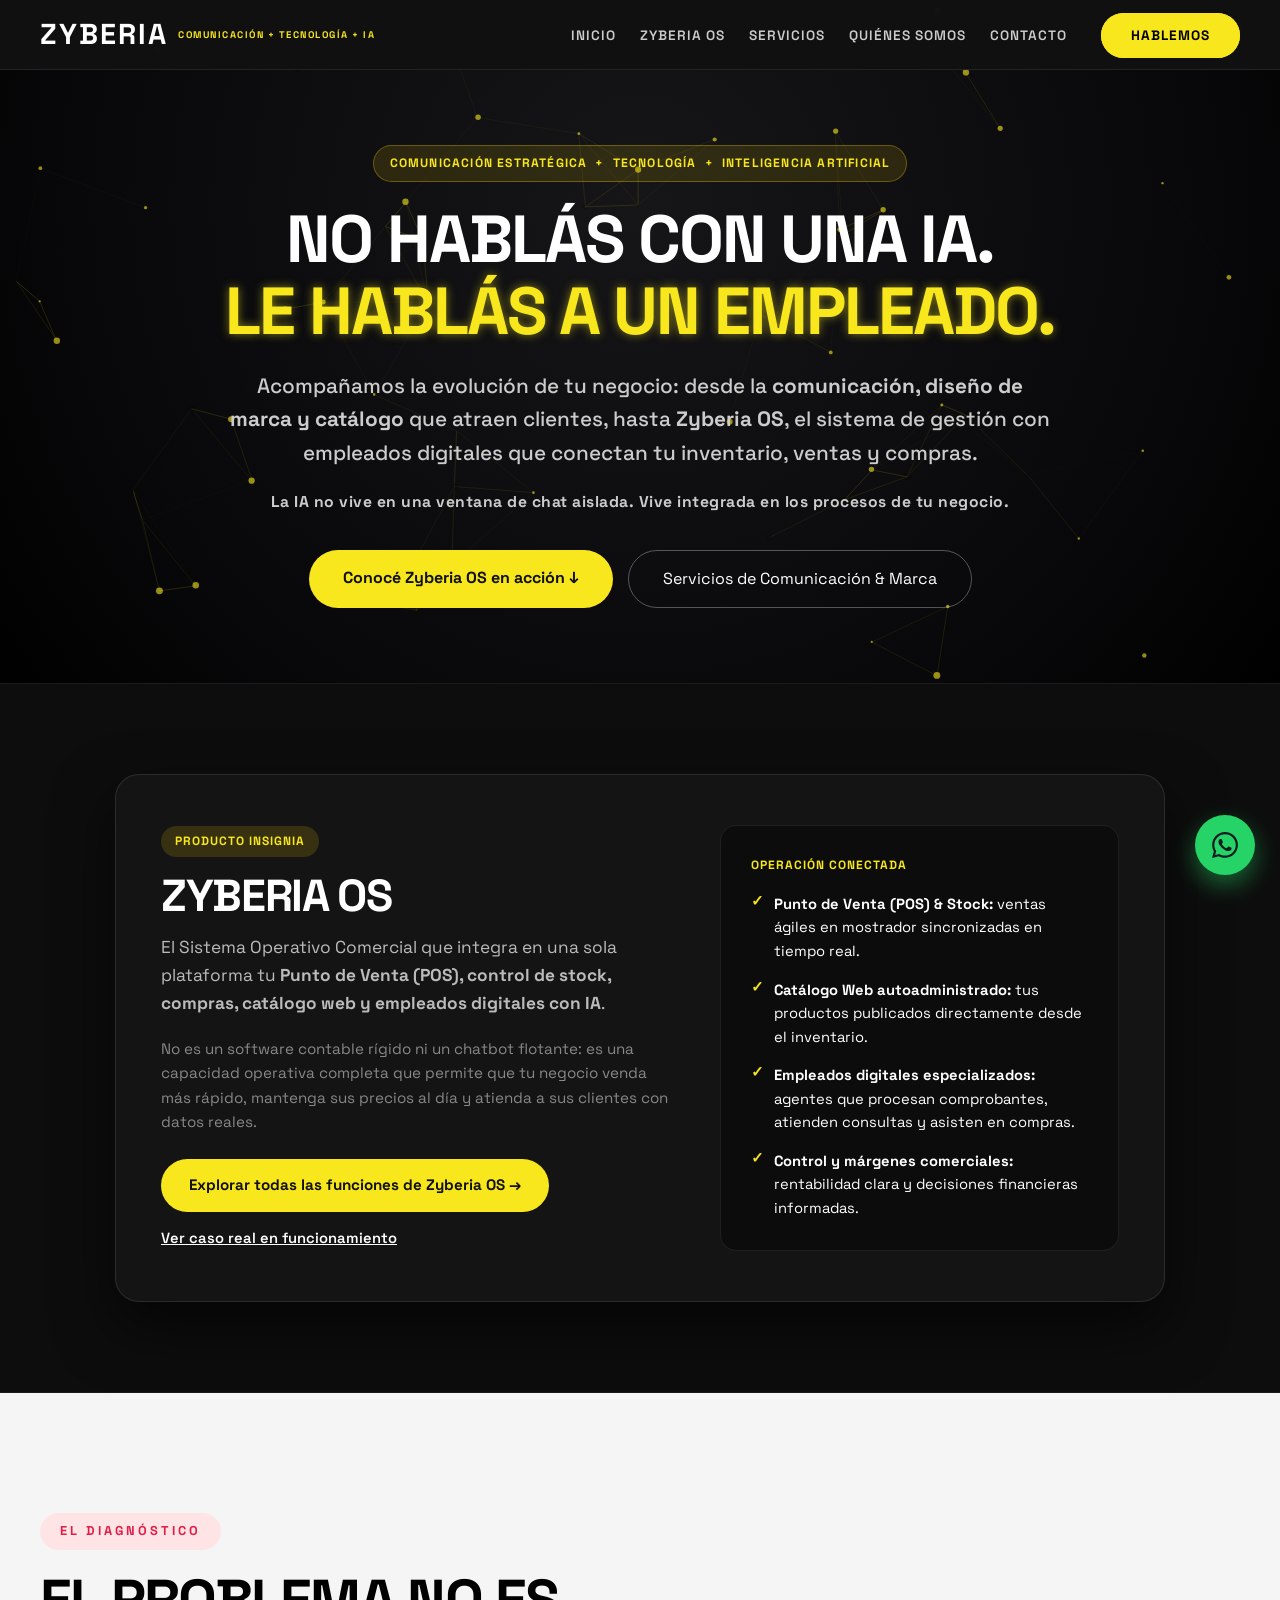
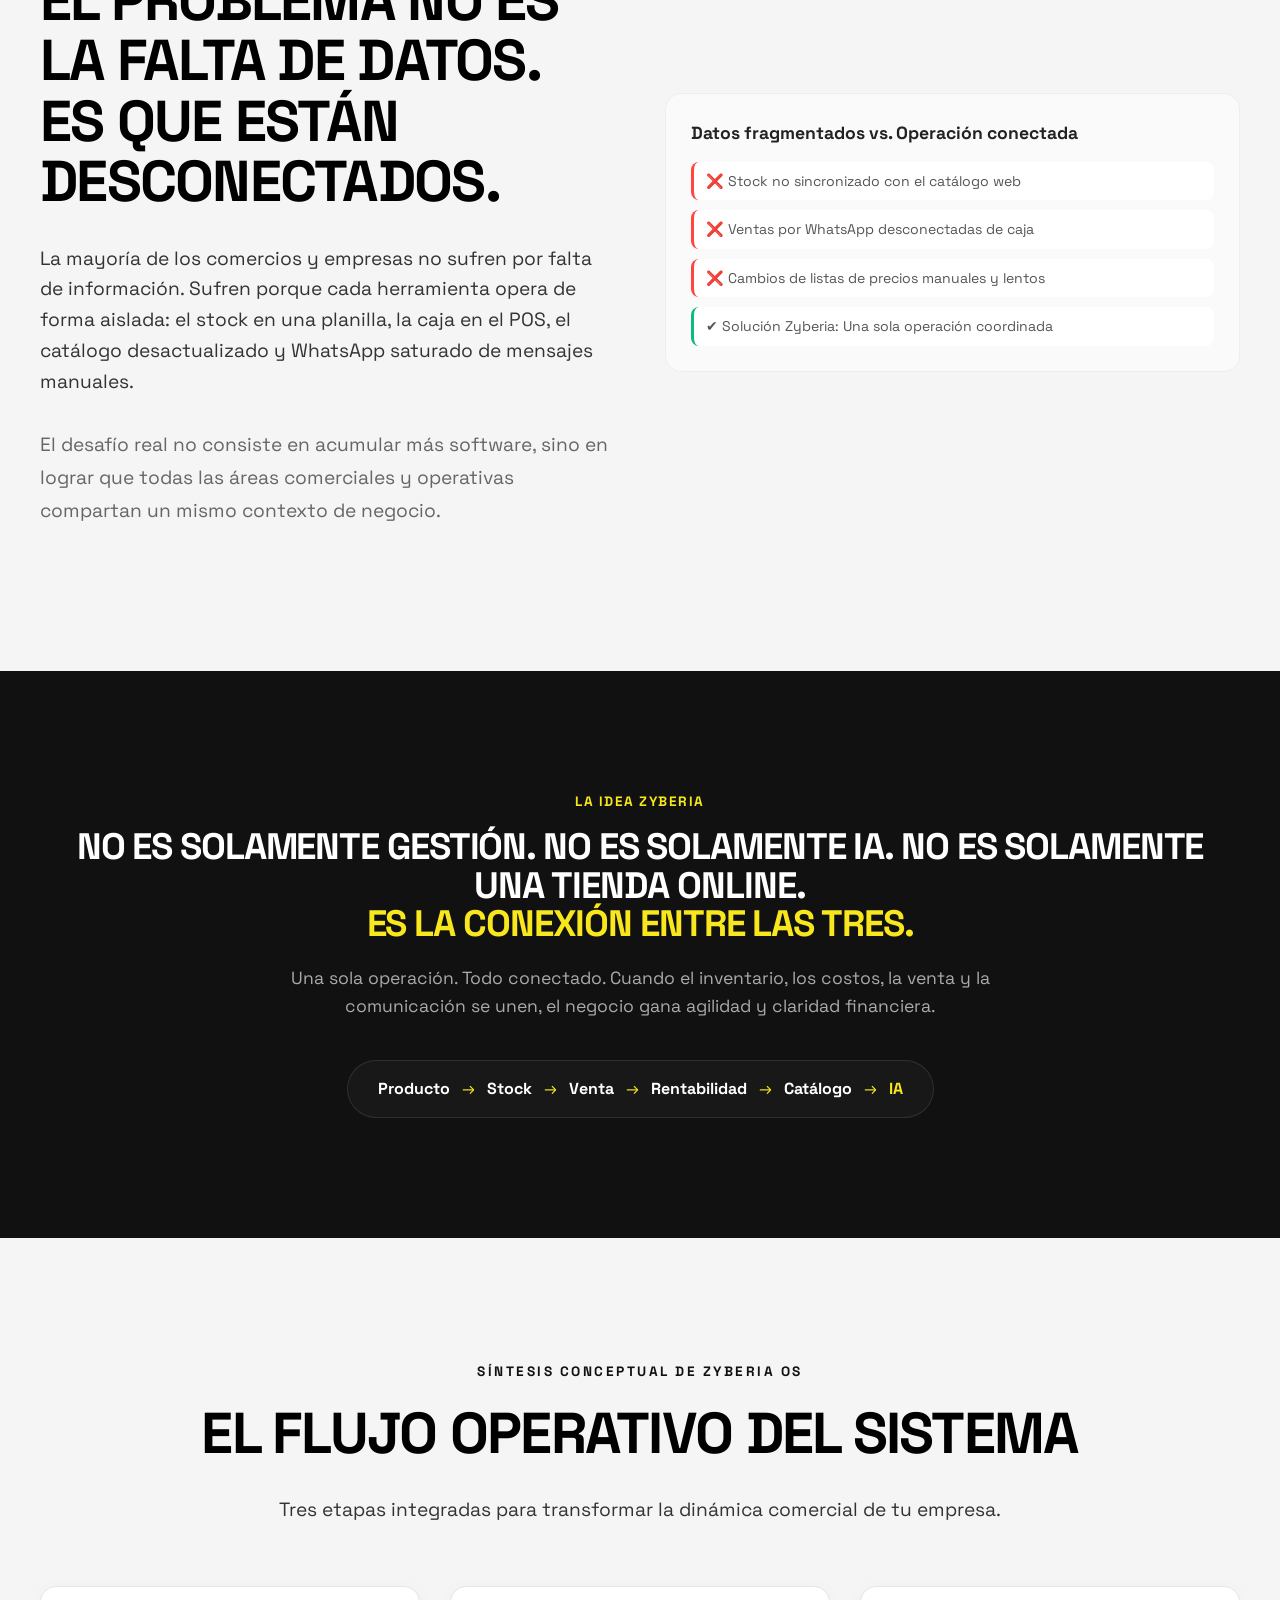
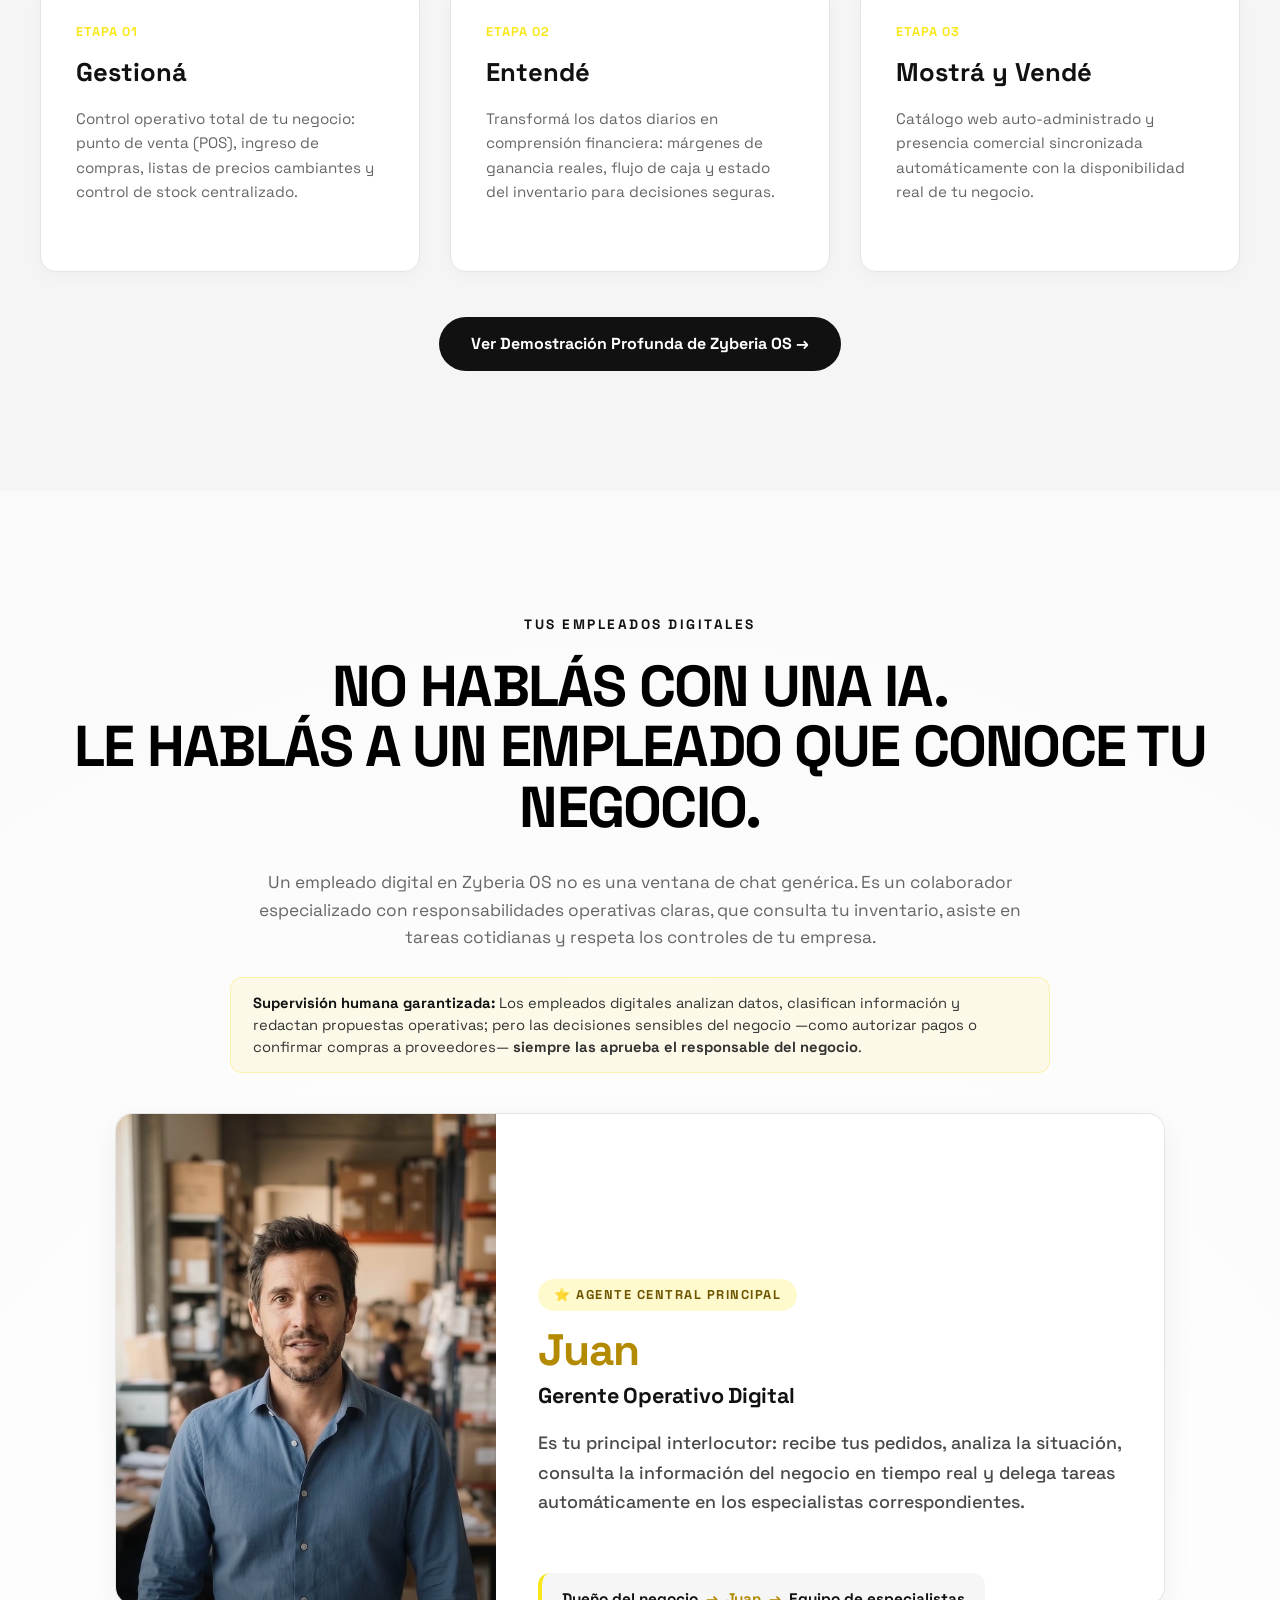
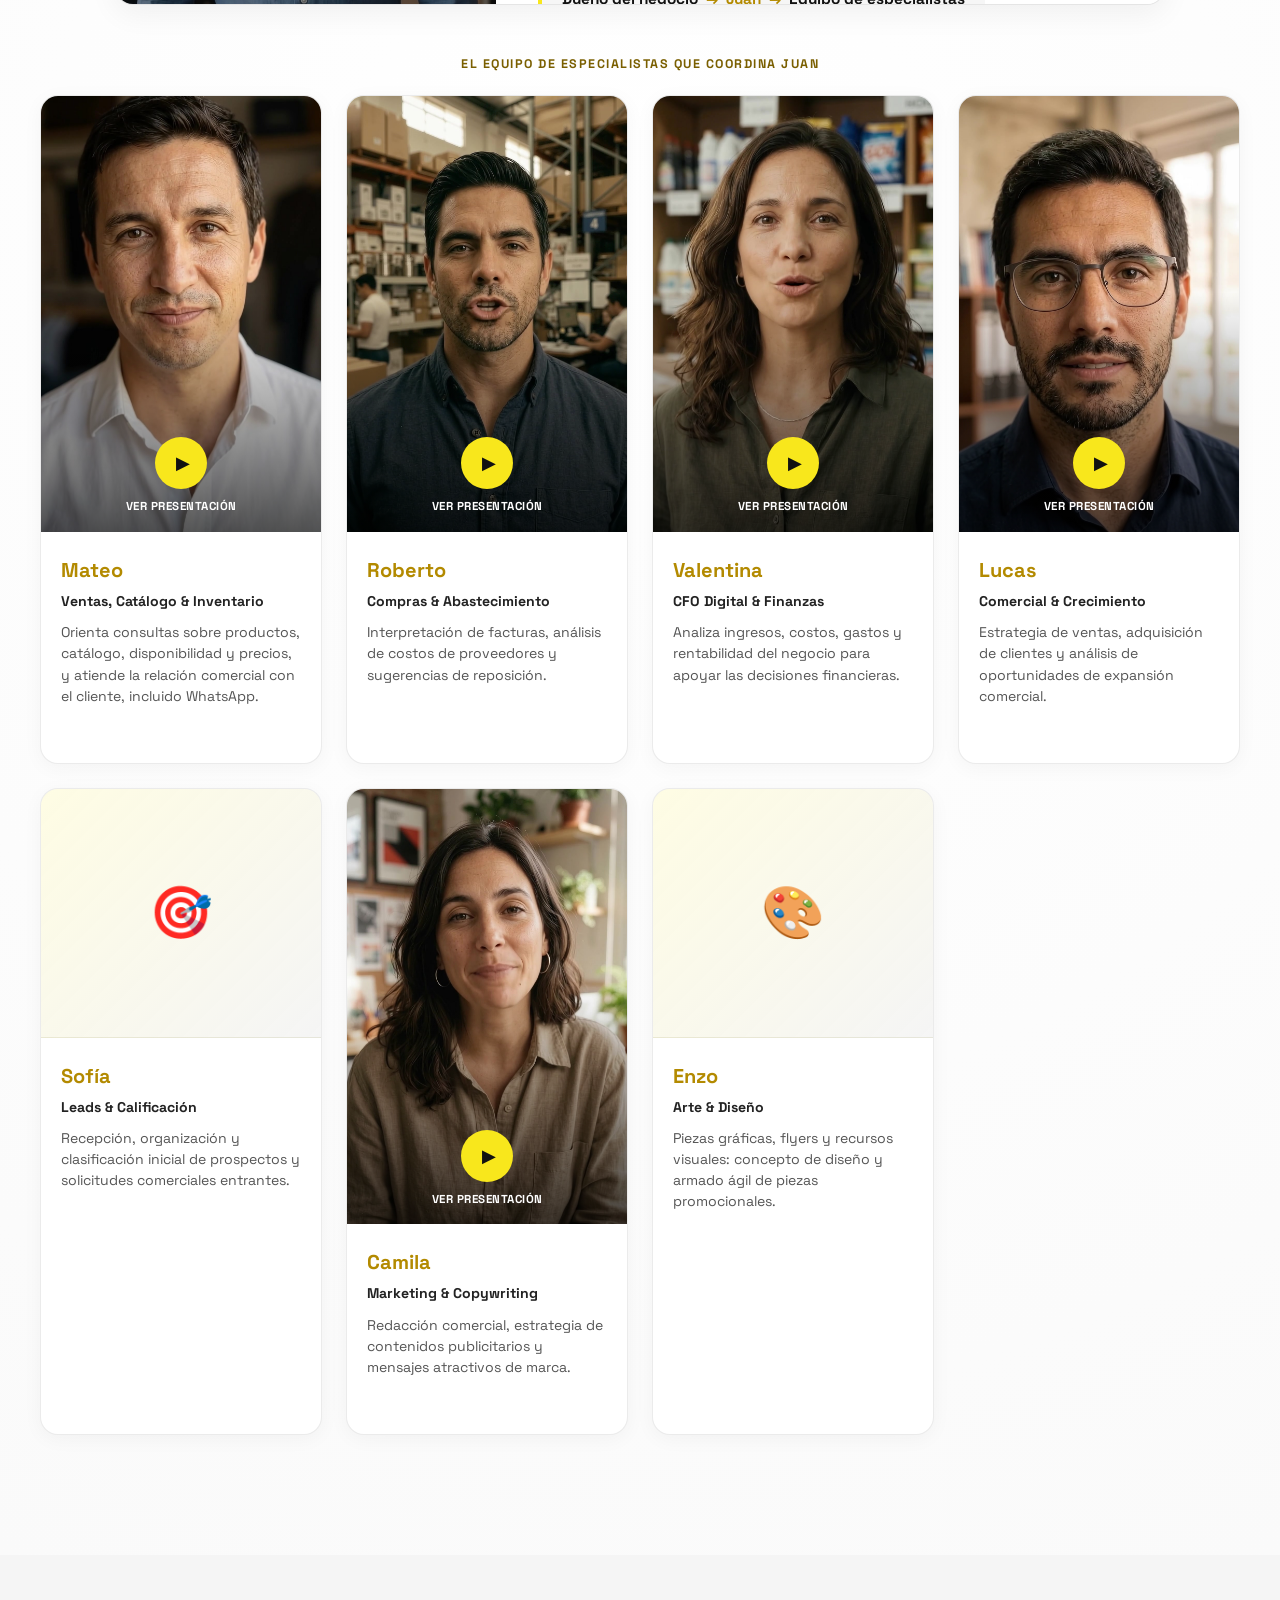
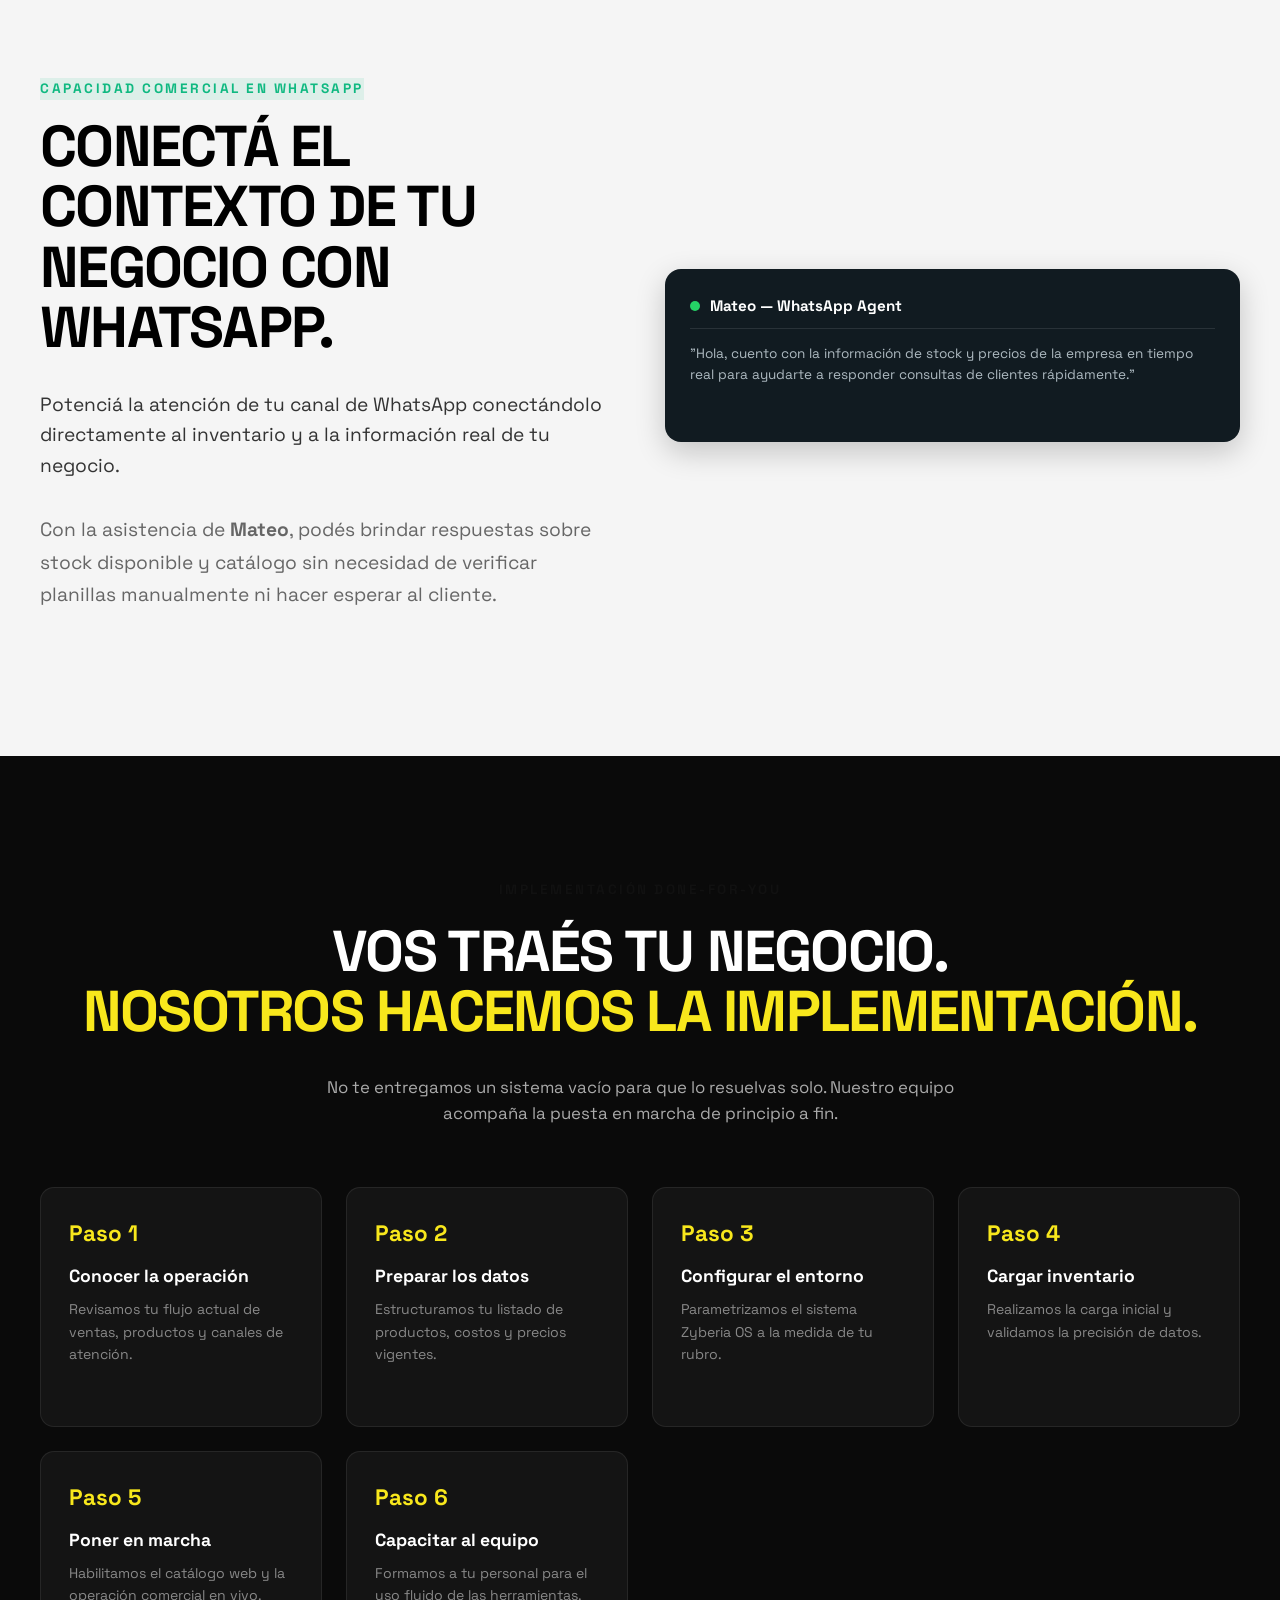
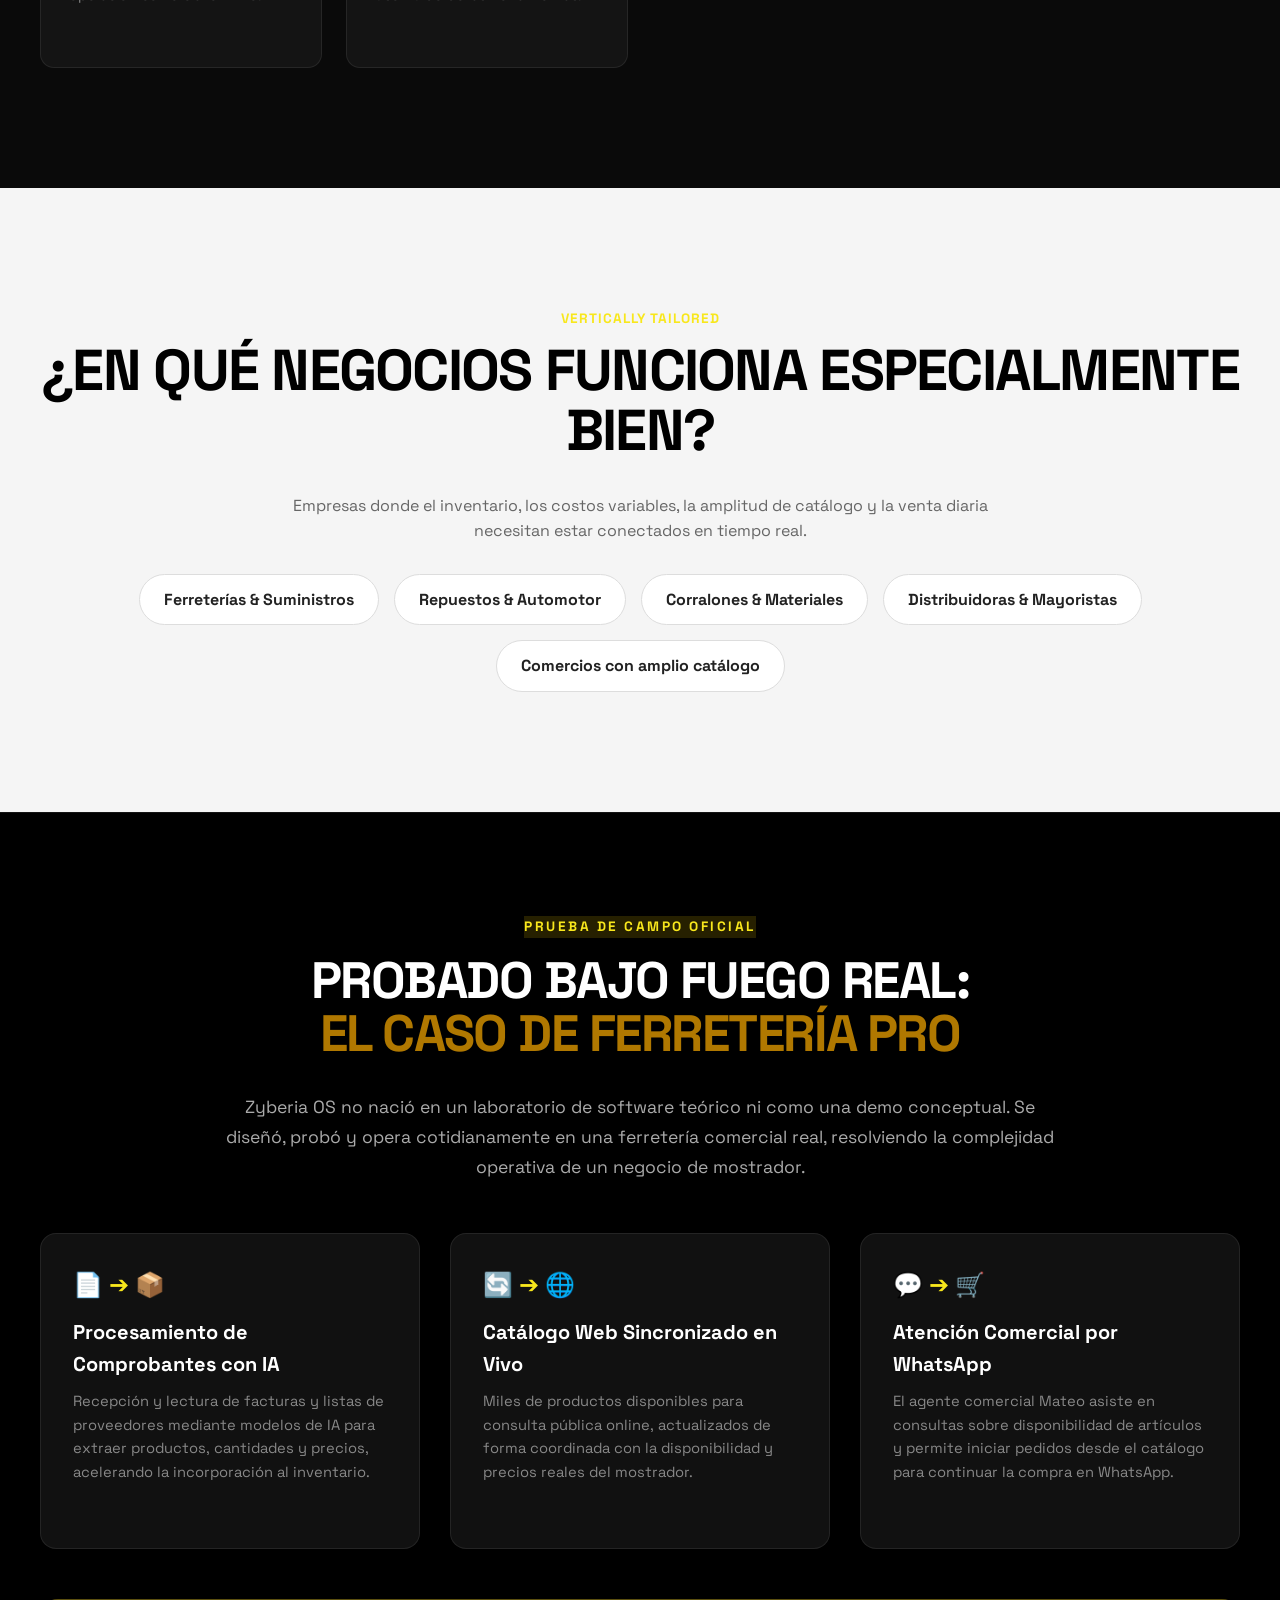
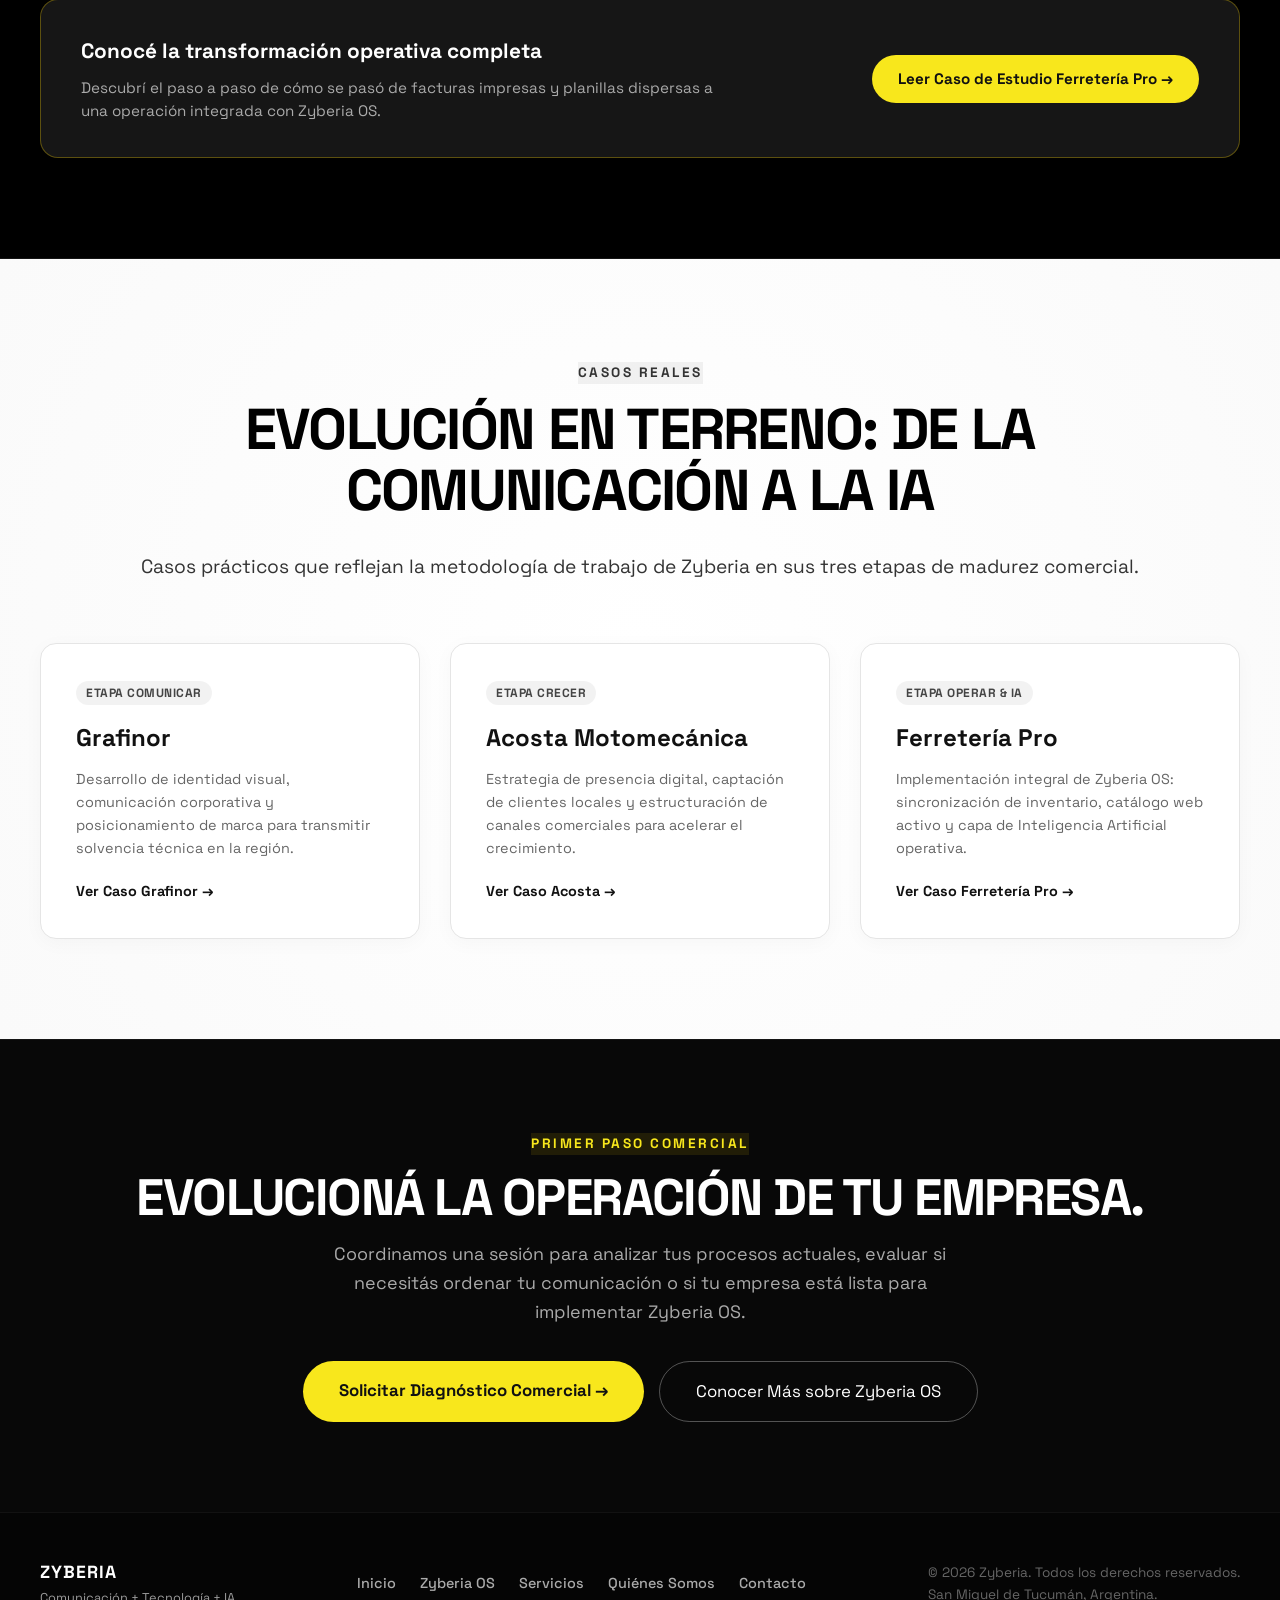
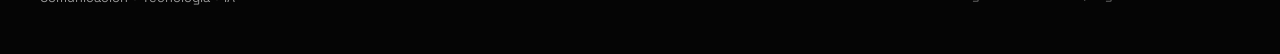
==== commit 6a287a50: "style: calibrar margen superior del hero en movil para distancia equilibrada con navbar" ====
--- a/index.html
+++ b/index.html
@@ -58,7 +58,7 @@
     </nav>
 
     <!-- 1. HERO ESTRATÉGICO -->
-    <section id="hero" class="hero-dark hero-home-section" style="min-height: 65vh; padding-top: 170px; padding-bottom: 75px;">
+    <section id="hero" class="hero-dark hero-home-section" style="min-height: 65vh; padding-bottom: 75px;">
         <canvas id="particles-bg"></canvas>
         <div class="container text-center" style="position: relative; z-index: 10;">
             <div style="display: inline-flex; align-items: center; justify-content: center; flex-wrap: wrap; text-align: center; max-width: 100%; gap: 8px; background: rgba(255,215,0,0.12); color: var(--color-yellow); border: 1px solid rgba(255,215,0,0.3); padding: 8px 16px; border-radius: 50px; font-size: clamp(0.64rem, 2.2vw, 0.76rem); font-weight: 800; letter-spacing: 1.2px; text-transform: uppercase; margin-bottom: 22px;">
--- a/style.css
+++ b/style.css
@@ -3164,18 +3164,25 @@
   }
 }
 
-/* Fix 3: Bajar contenido del Hero en celular para que no quede pisado por la barra de menú fija */
-@media (max-width: 768px) {
+/* Fix 3: Margen perfecto entre badge y navbar en celular y escritorio */
+.hero-home-section,
+#hero {
+  padding-top: 145px;
+}
+@media (max-width: 992px) {
+  .navbar {
+    padding: 14px 0 !important;
+  }
   .hero-home-section,
   #hero {
-    padding-top: 180px !important;
+    padding-top: 110px !important;
     padding-bottom: 60px !important;
   }
 }
 @media (max-width: 480px) {
   .hero-home-section,
   #hero {
-    padding-top: 195px !important;
+    padding-top: 104px !important;
   }
 }
 
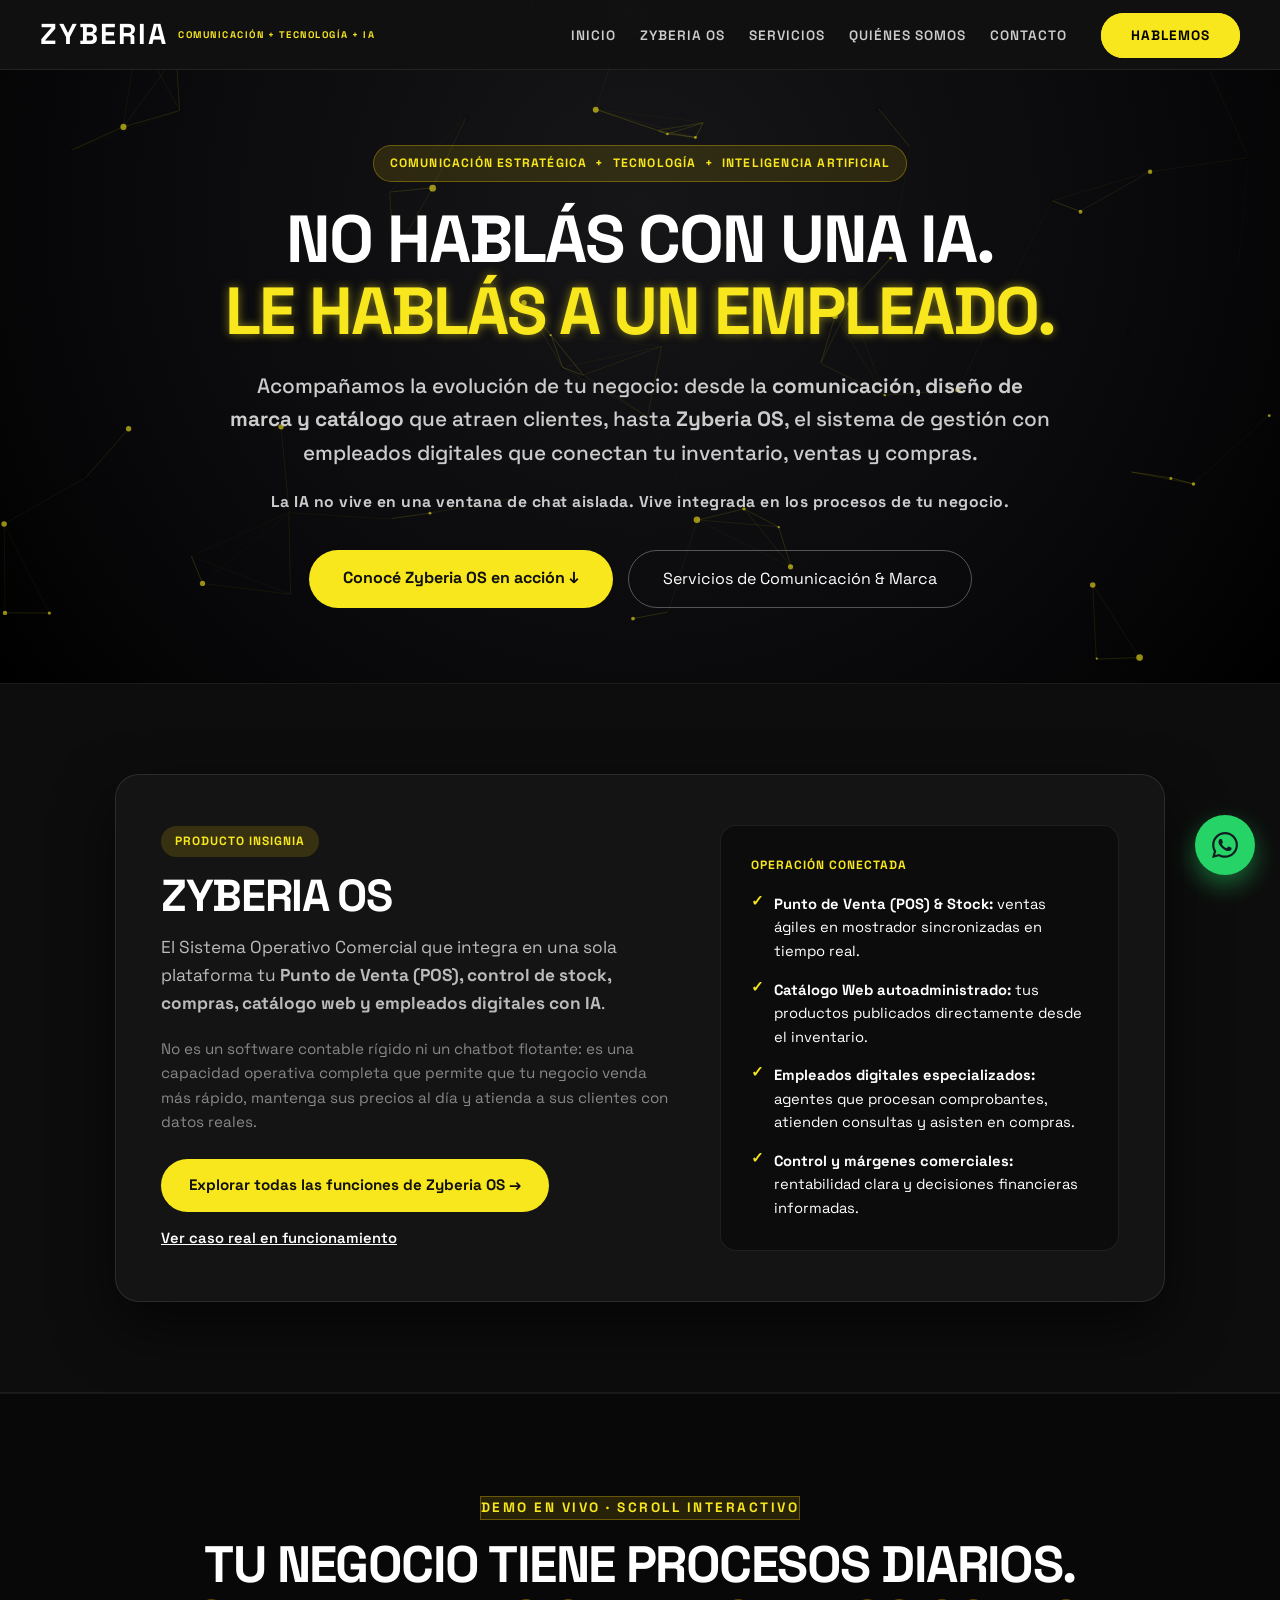
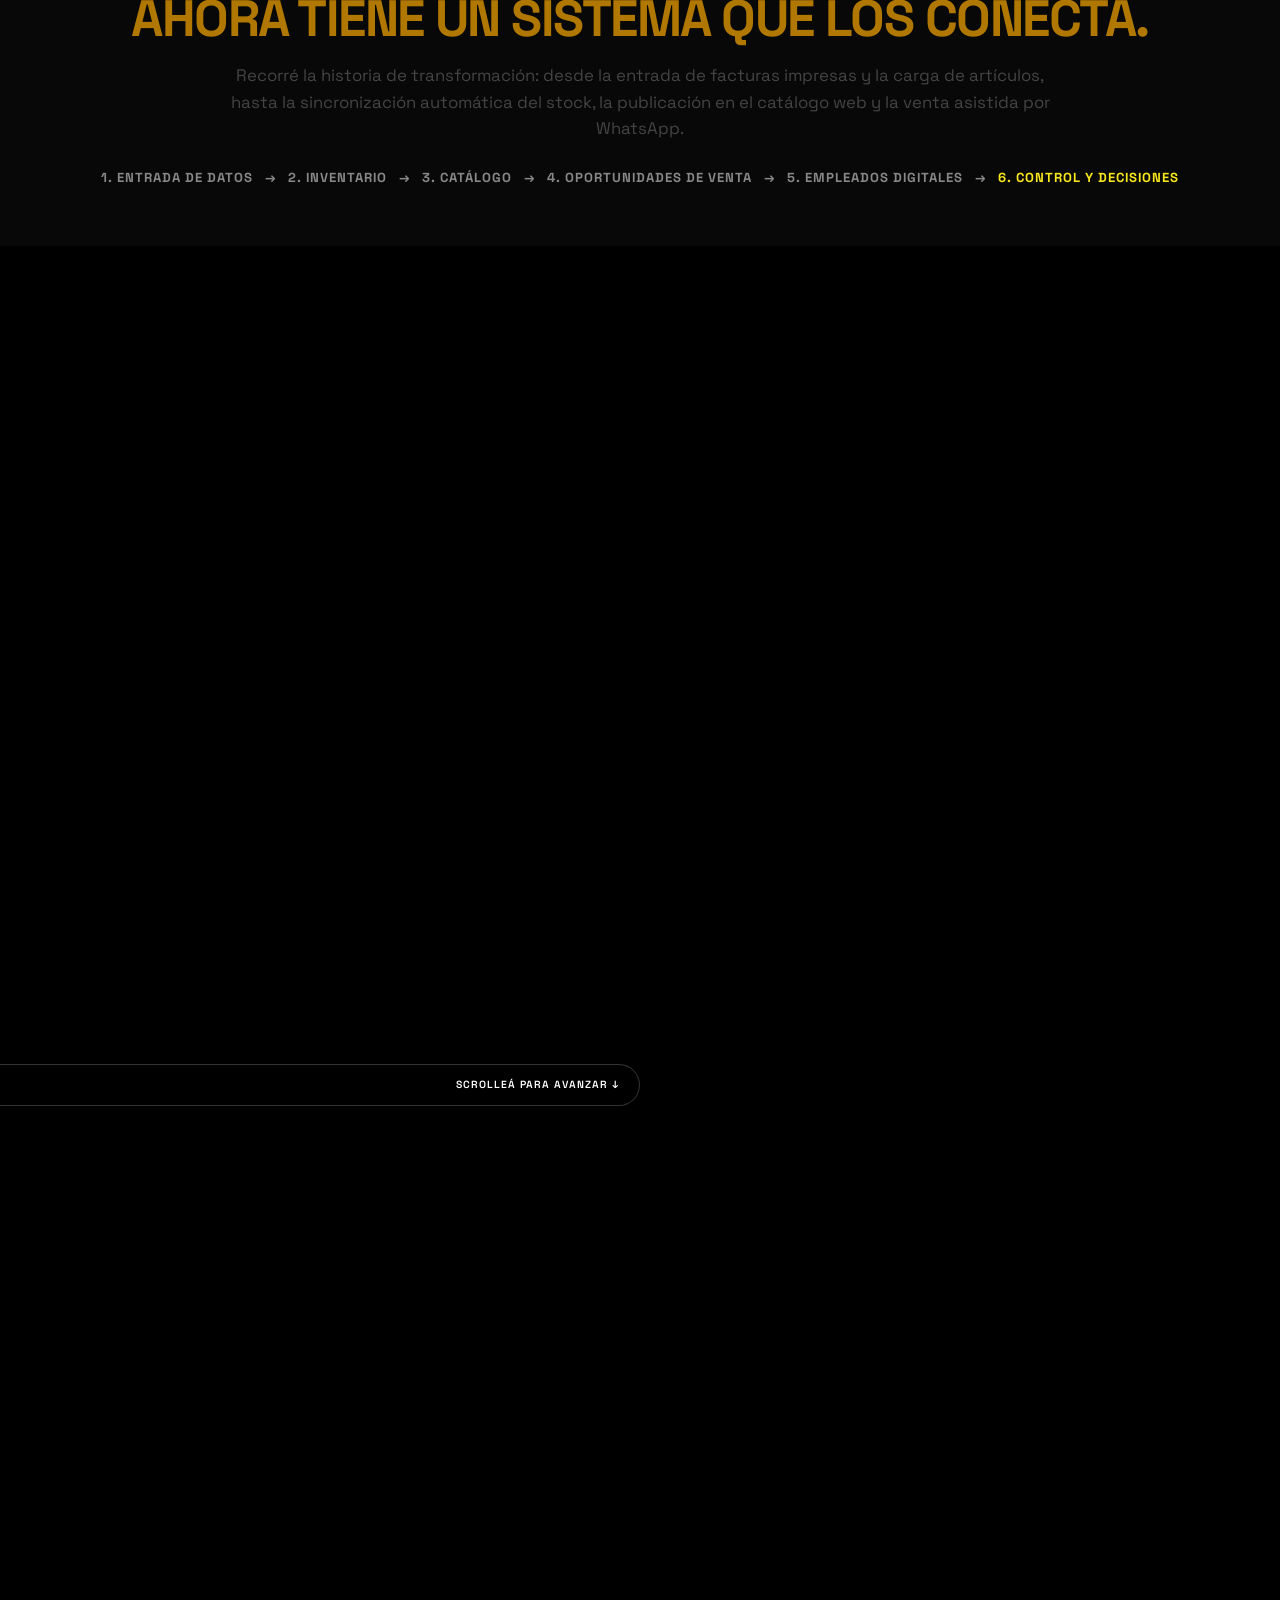
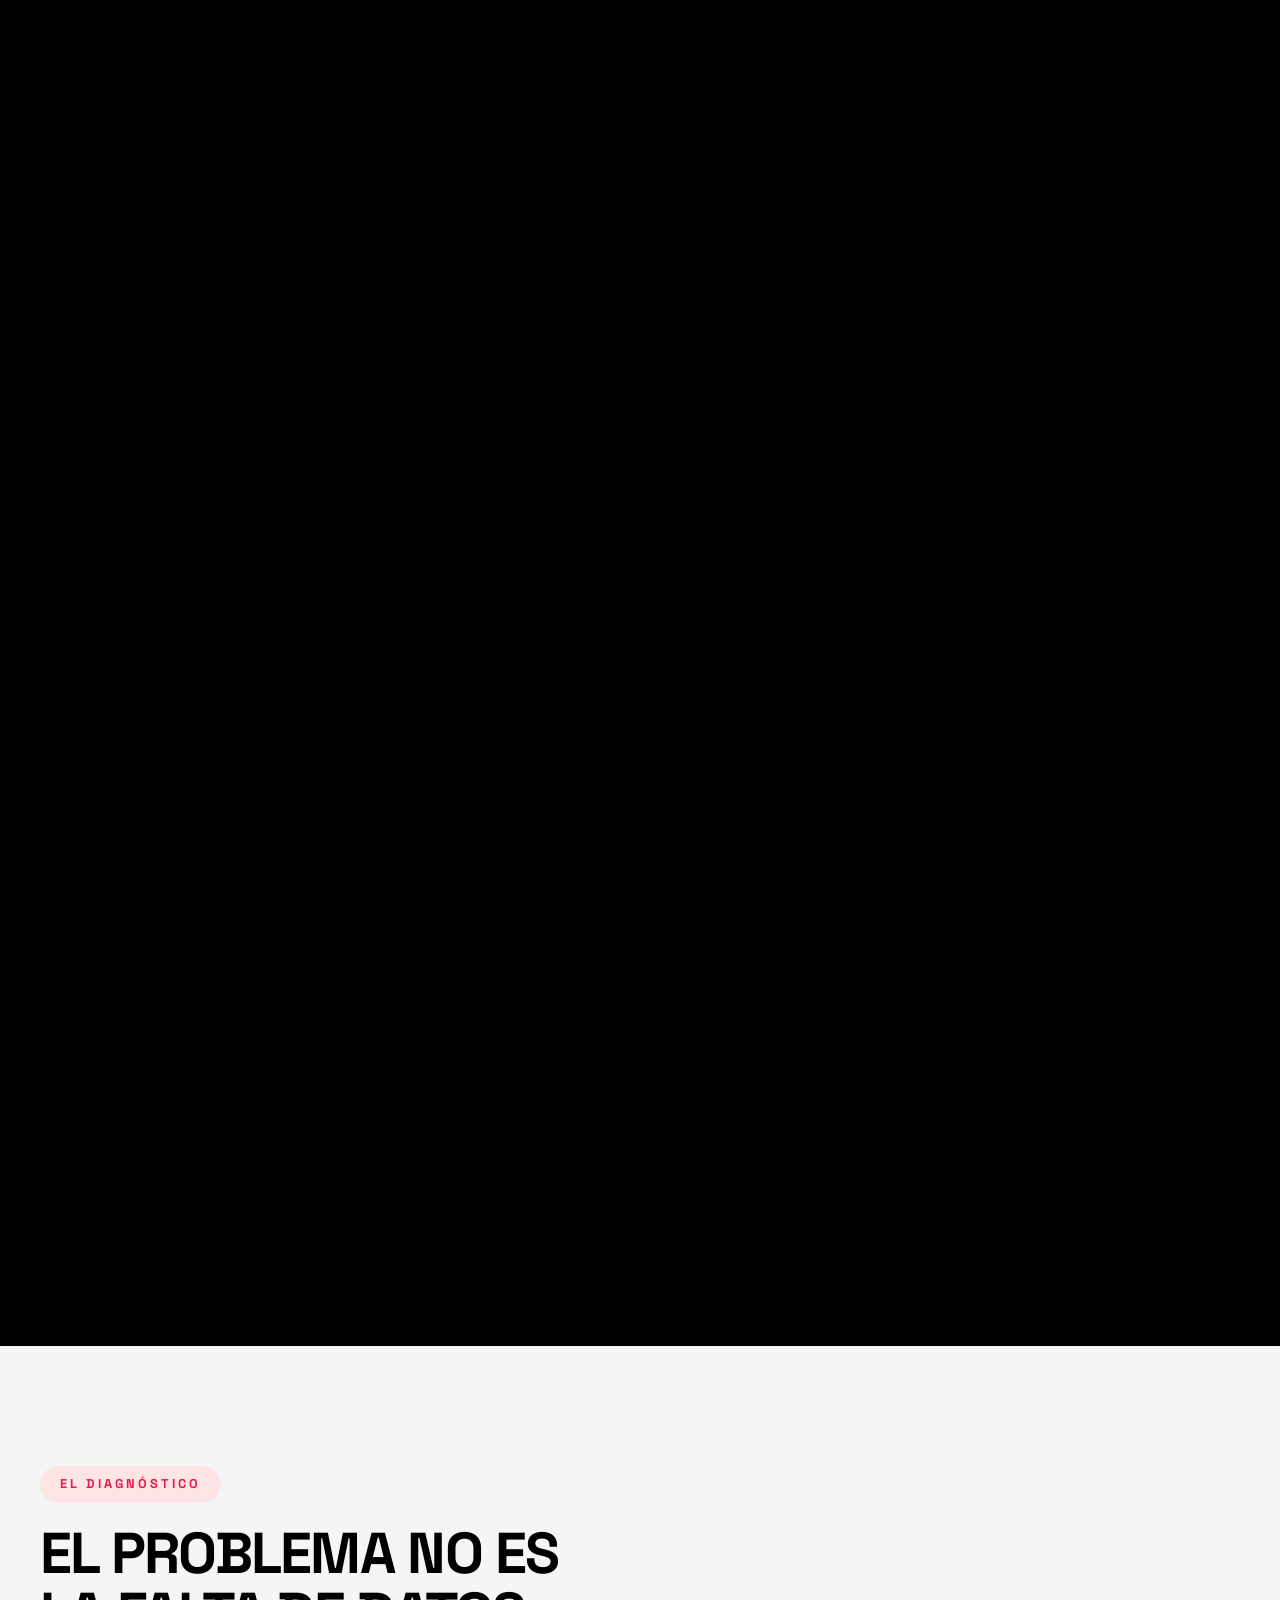
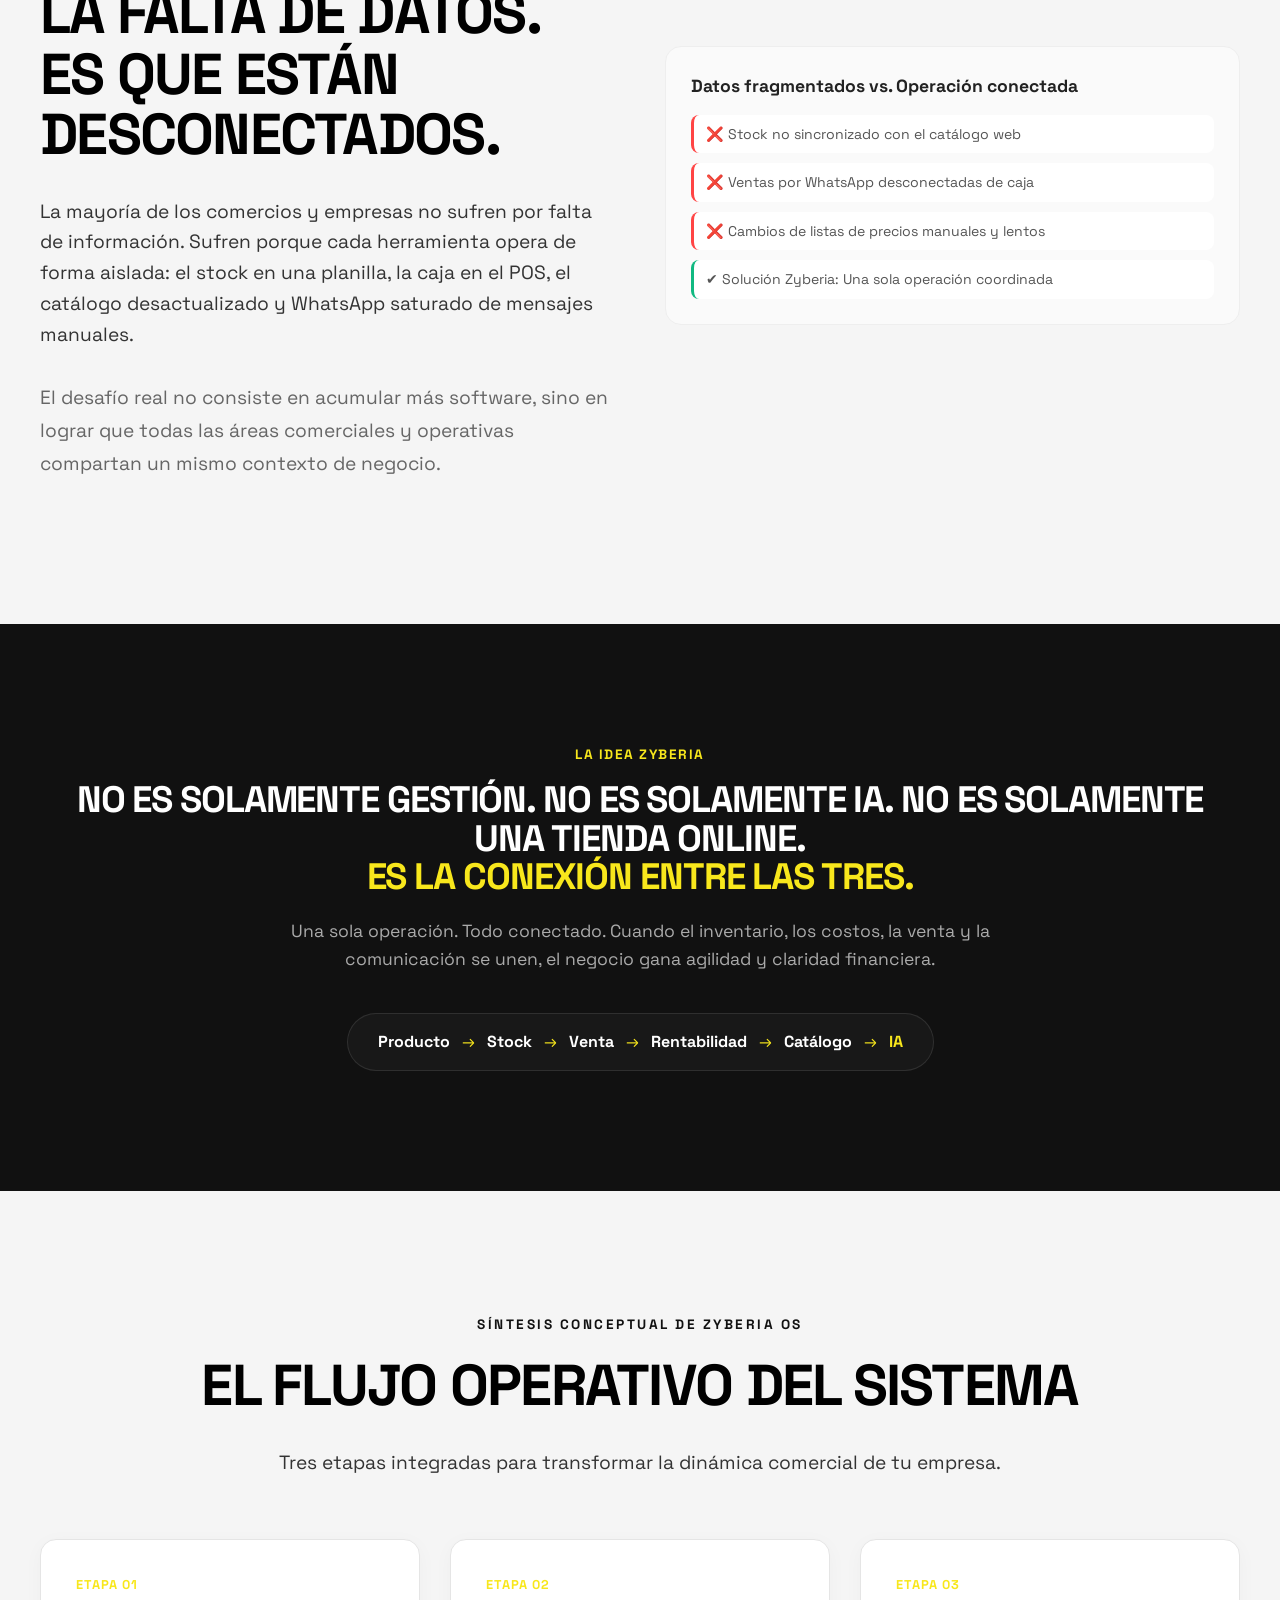
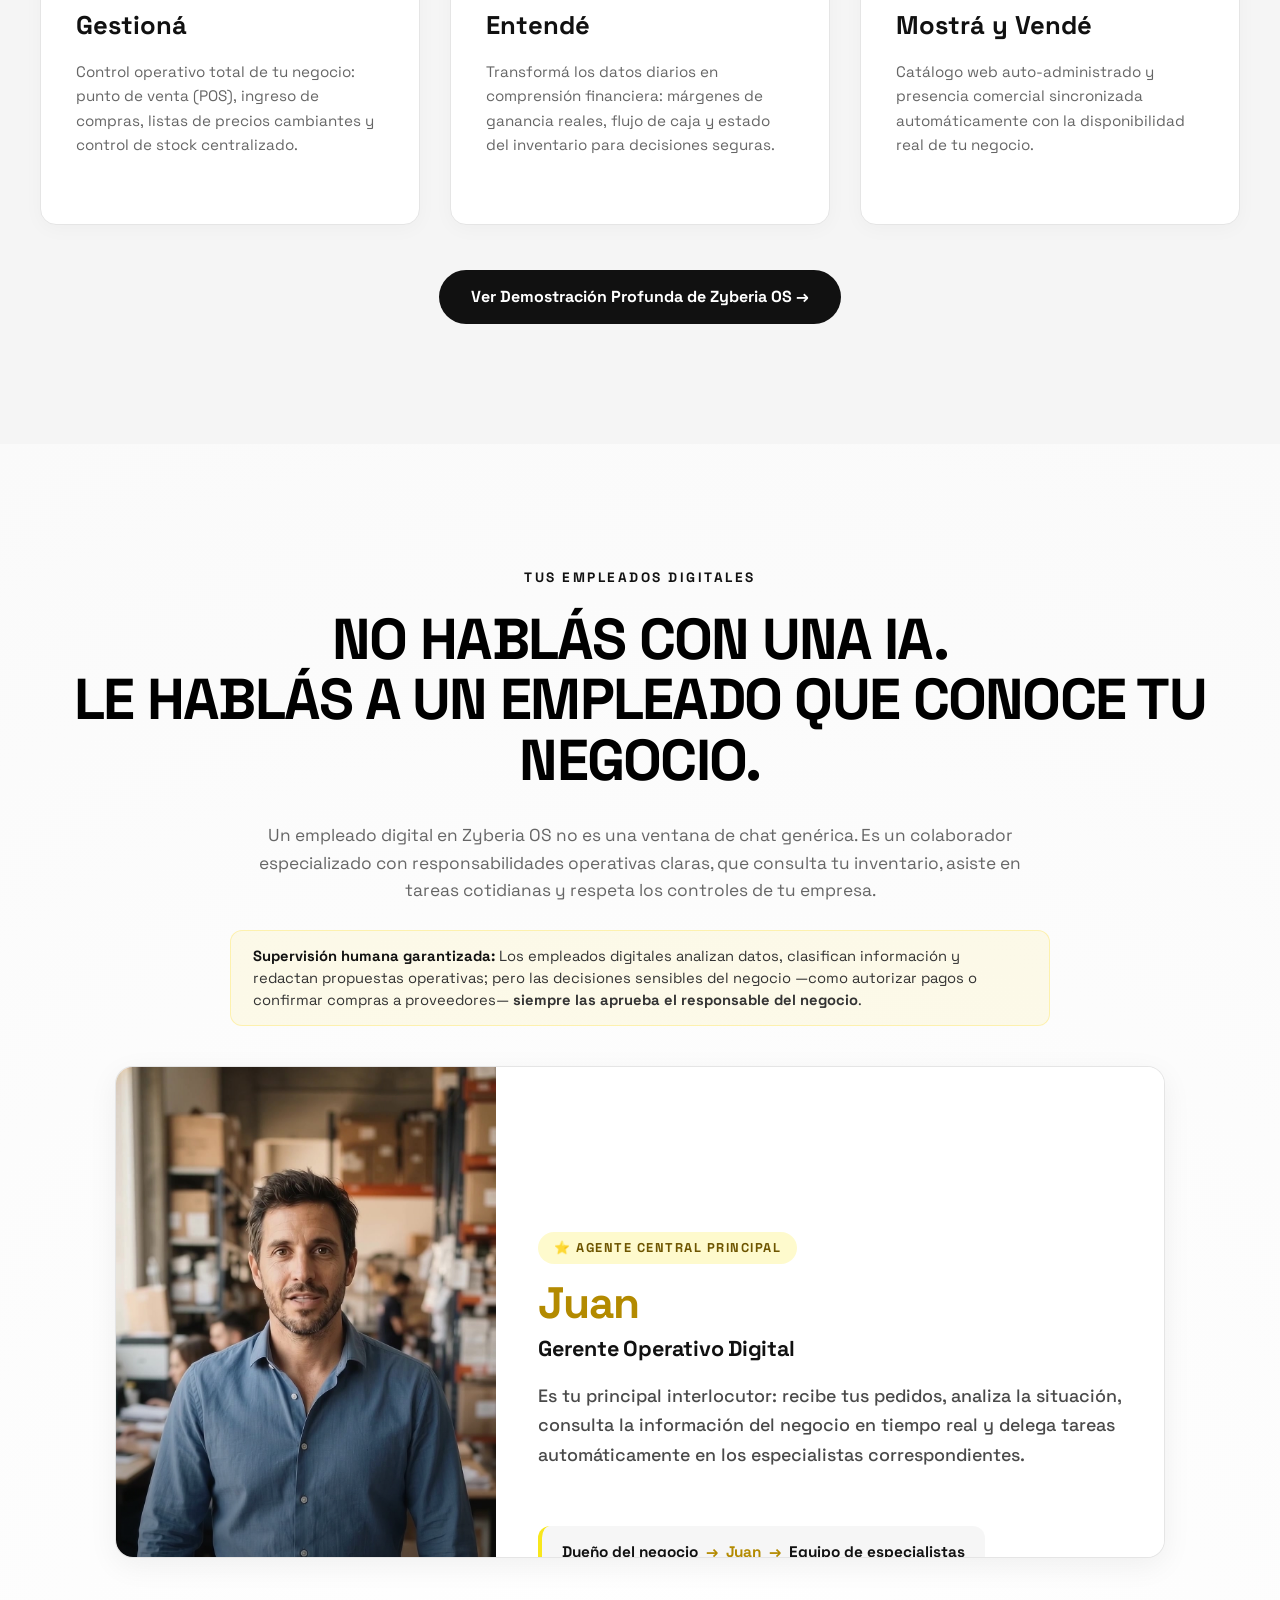
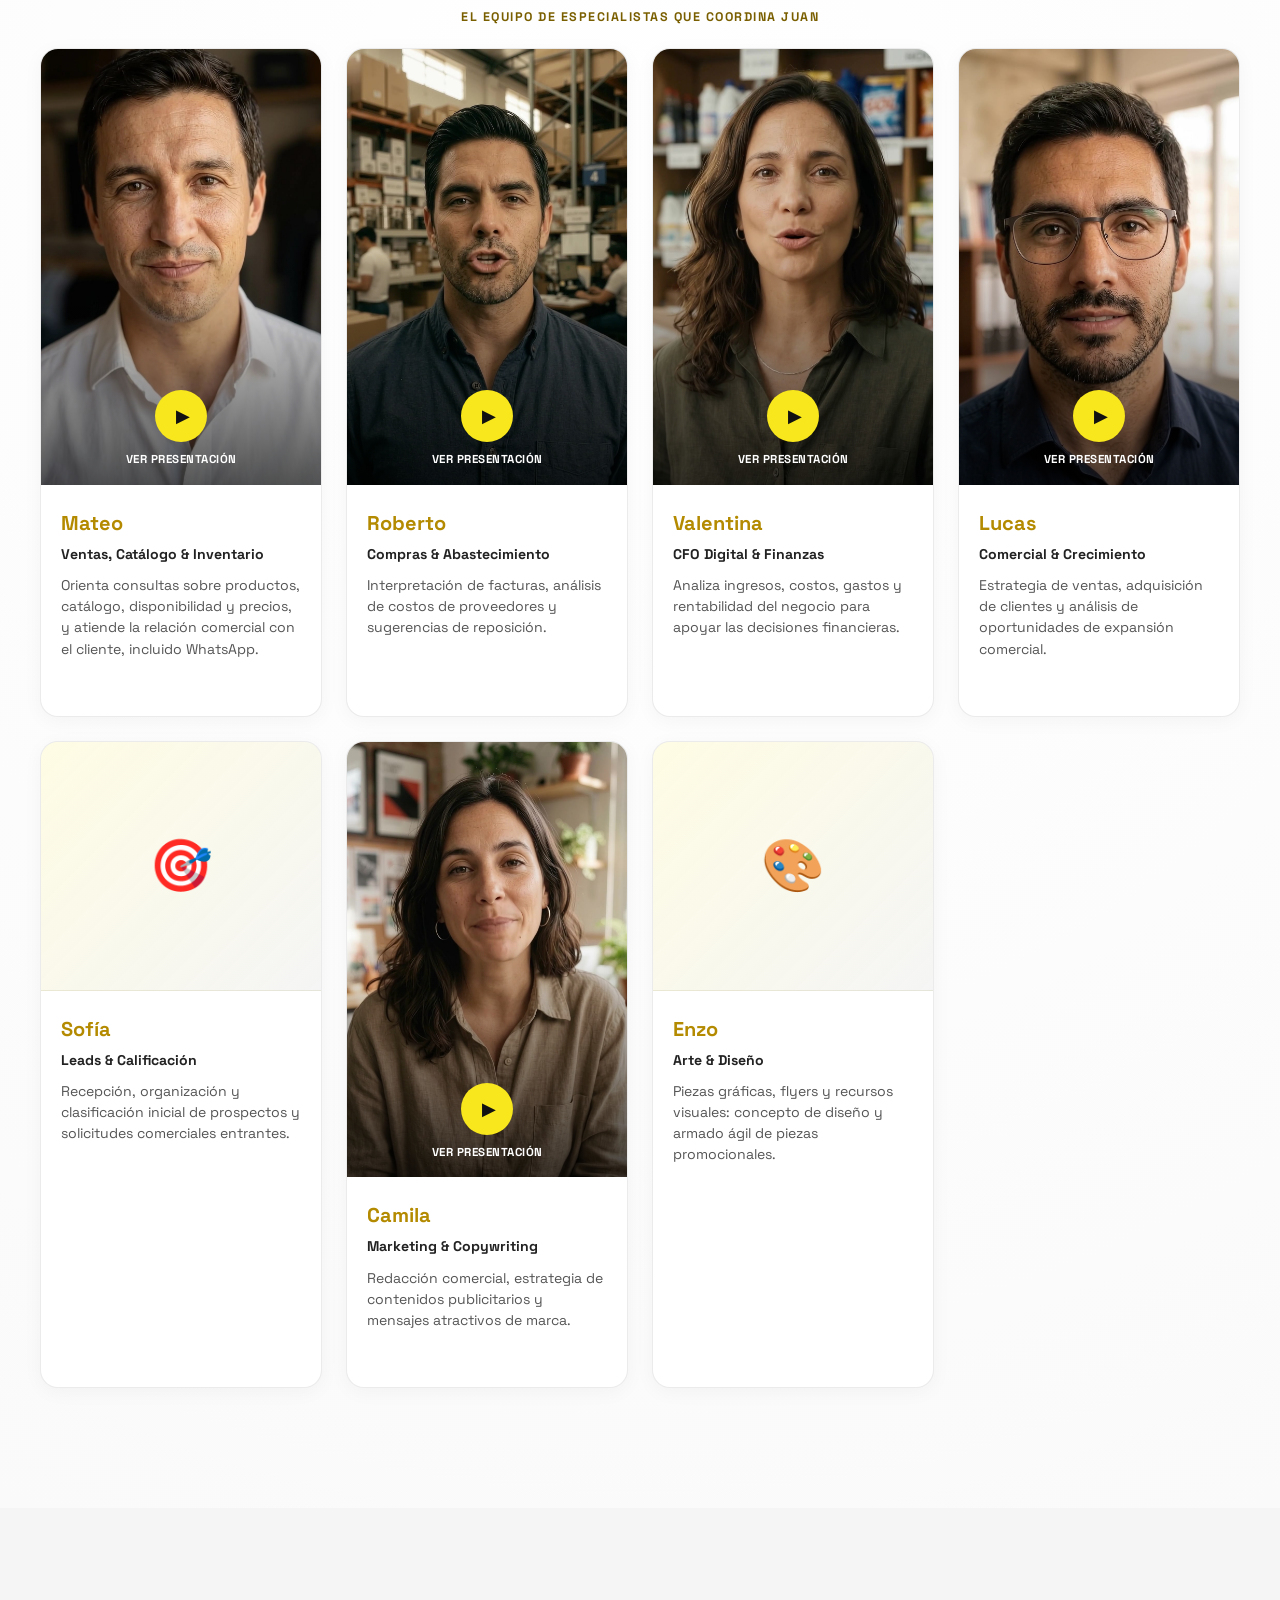
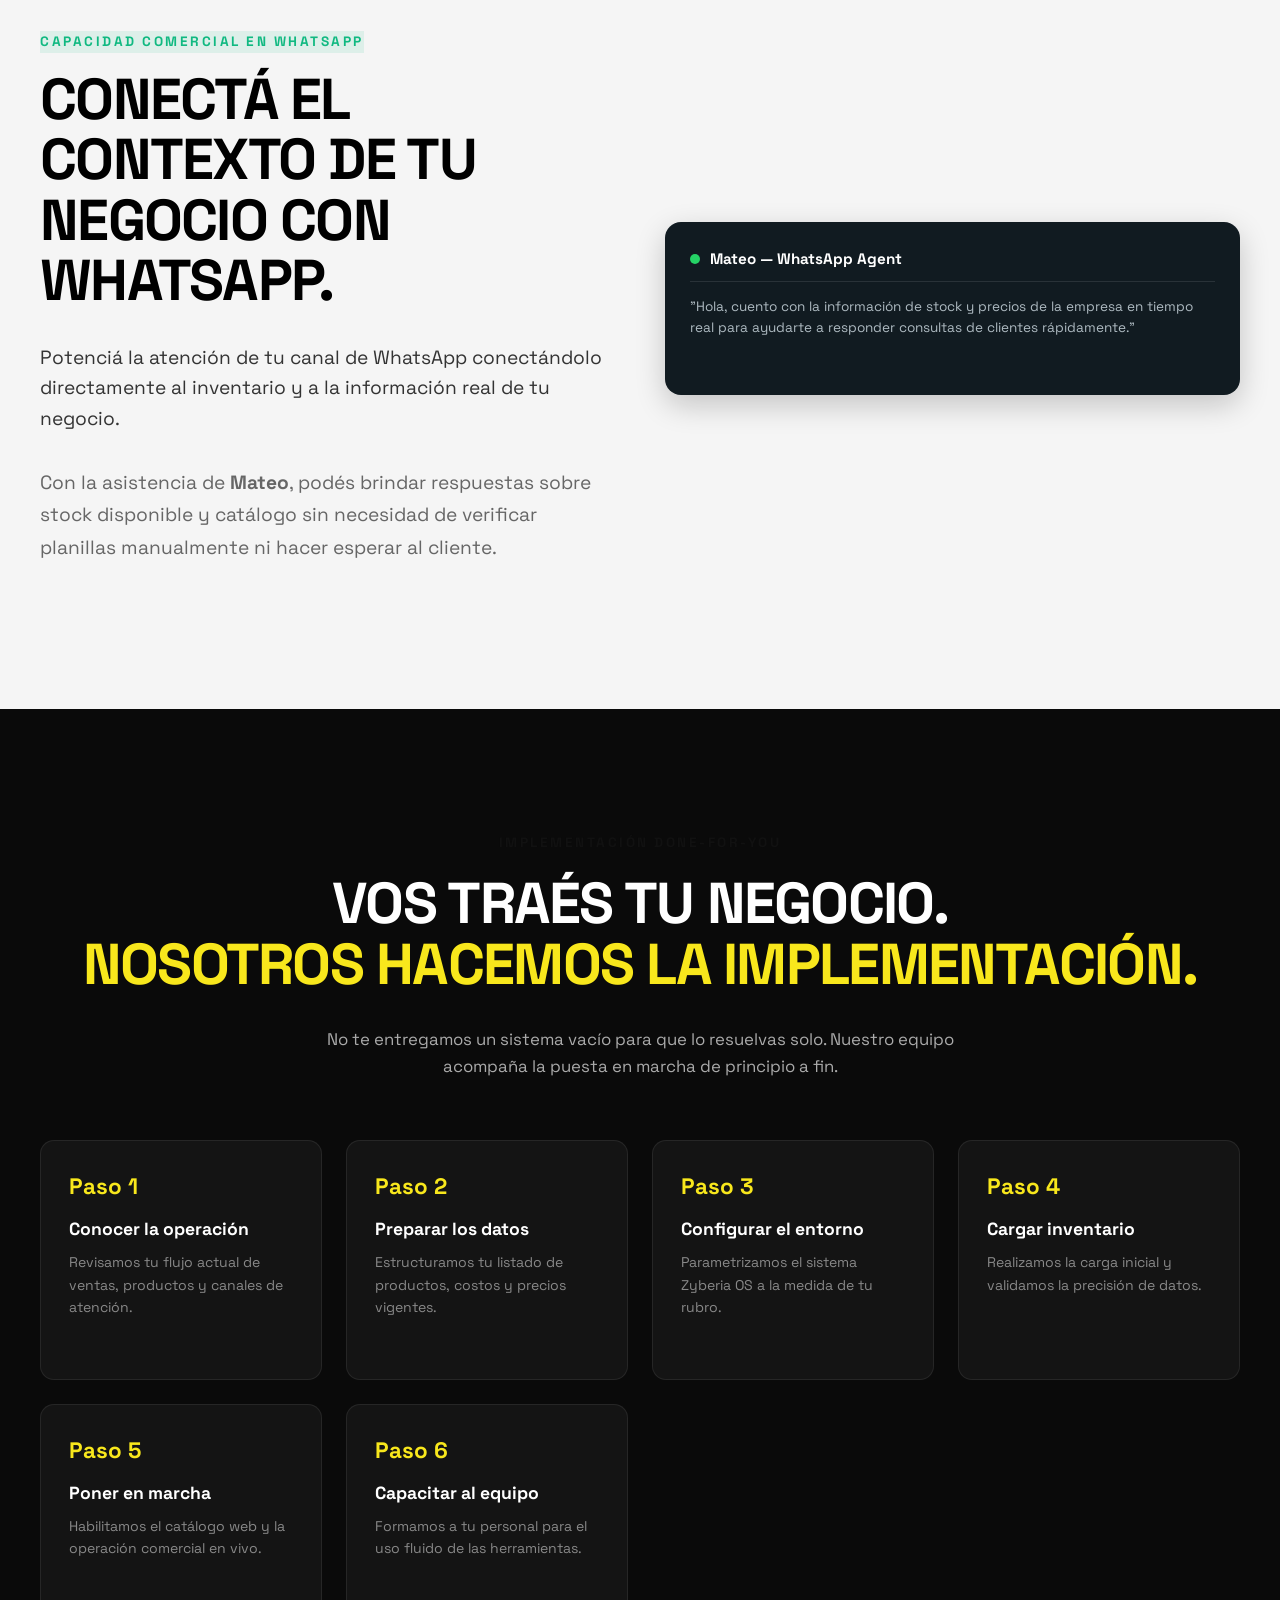
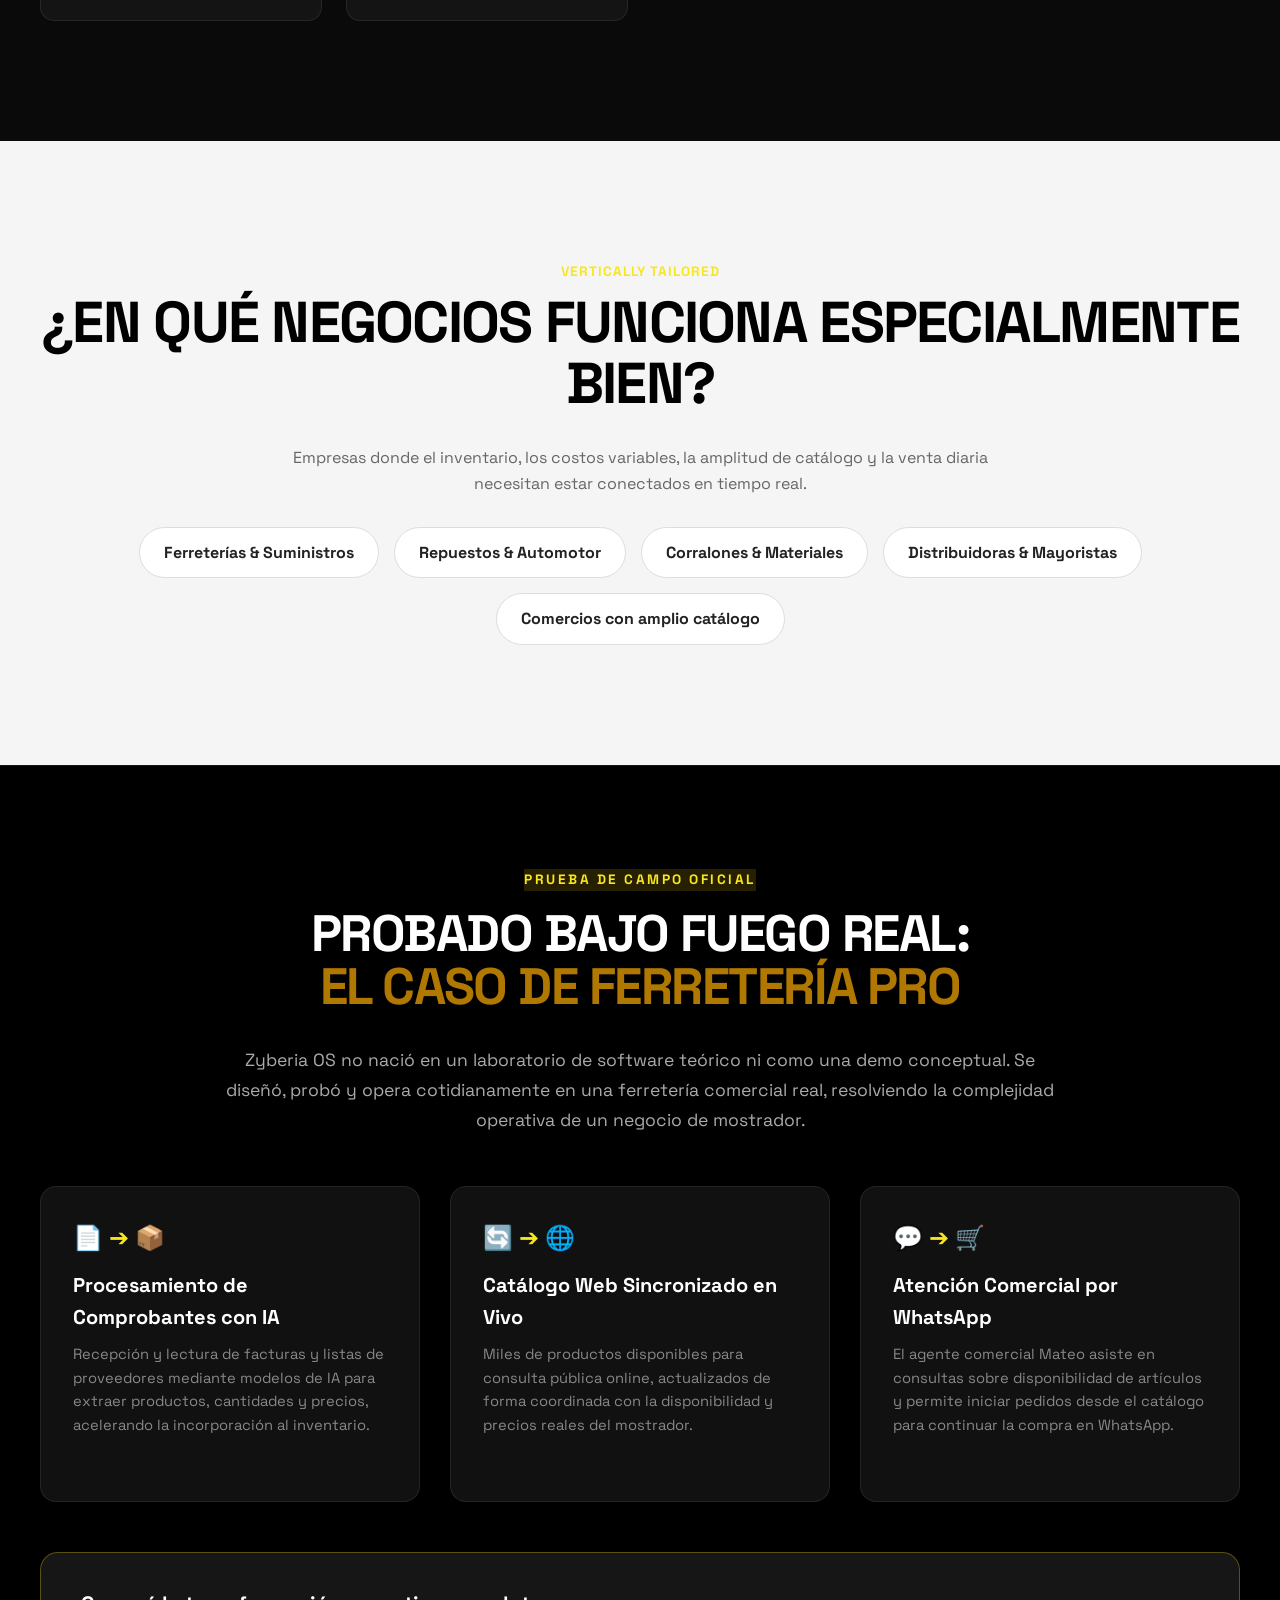
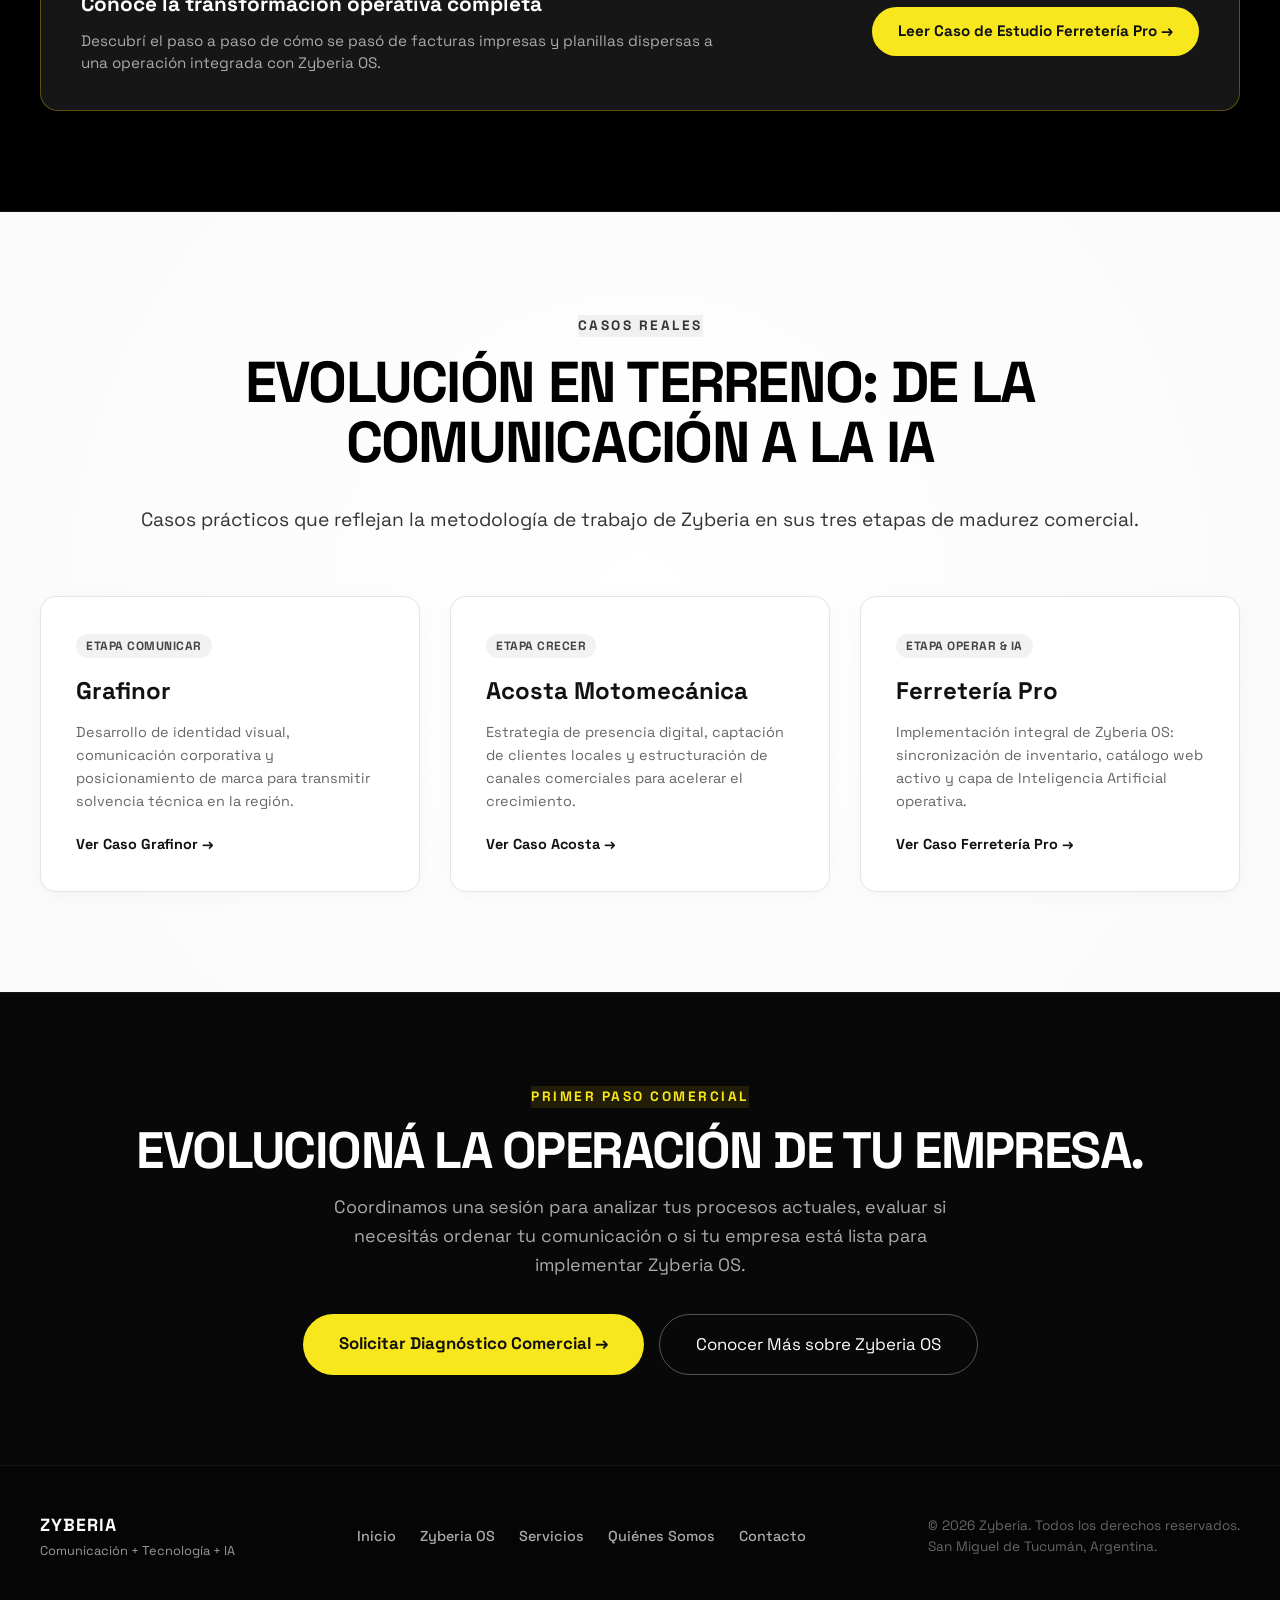
==== commit 90e1062e: "feat: incorporar seccion y reproduccion interactiva por scroll de video (scrolltelling) en la home d" ====
--- a/index.html
+++ b/index.html
@@ -128,6 +128,67 @@
                         </div>
                     </div>
                 </div>
+            </div>
+        </div>
+    </section>
+
+    <!-- VIDEO SCROLLTELLING: EL FLUJO COMERCIAL EN ACCIÓN -->
+    <section class="section video-intro-section" style="background: #080808; padding: 100px 0 60px 0; border-top: 1px solid rgba(255,255,255,0.06); text-align: center;">
+        <div class="container reveal">
+            <span class="section-badge" style="background: rgba(255,215,0,0.12); color: var(--color-yellow); border: 1px solid rgba(255,215,0,0.3); margin-bottom: 18px;">DEMO EN VIVO · SCROLL INTERACTIVO</span>
+            <h2 class="section-title text-white" style="font-size: clamp(2.2rem, 4.2vw, 3.2rem);">
+                Tu negocio tiene procesos diarios.<br><span class="text-yellow">Ahora tiene un sistema que los conecta.</span>
+            </h2>
+            <p class="section-desc centered" style="color: #aaa; max-width: 850px; margin: 15px auto 0; font-size: 1.05rem; line-height: 1.6;">
+                Recorré la historia de transformación: desde la entrada de facturas impresas y la carga de artículos, hasta la sincronización automática del stock, la publicación en el catálogo web y la venta asistida por WhatsApp.
+            </p>
+            <div style="display: flex; justify-content: center; gap: 12px; flex-wrap: wrap; margin-top: 25px; color: #888; font-size: 0.82rem; font-weight: 700; text-transform: uppercase; letter-spacing: 1px;">
+                <span>1. Entrada de datos</span> <span>→</span>
+                <span>2. Inventario</span> <span>→</span>
+                <span>3. Catálogo</span> <span>→</span>
+                <span>4. Oportunidades de venta</span> <span>→</span>
+                <span>5. Empleados digitales</span> <span>→</span>
+                <span style="color: var(--color-yellow);">6. Control y decisiones</span>
+            </div>
+        </div>
+    </section>
+
+    <!-- Video Scrolltelling del Comerciante -->
+    <section id="scrolltelling" class="v-scroll-container">
+        <div class="v-sticky-wrapper">
+            <video id="scrolltelling-video" class="v-scrub" playsinline muted preload="auto">
+                <source src="assets/video nuevo.mp4" type="video/mp4">
+            </video>
+            <div class="video-caption-bar fullscreen-caption" style="
+                position: absolute;
+                bottom: 0;
+                left: 0;
+                right: 0;
+                padding: 12px 20px;
+                background: linear-gradient(to top, rgba(0,0,0,0.55) 0%, transparent 100%);
+                display: flex;
+                align-items: flex-end;
+                justify-content: space-between;
+                pointer-events: none;
+            ">
+                <span class="v-badge" style="
+                    background: transparent;
+                    color: rgba(255,255,255,0.45);
+                    font-size: 0.6rem;
+                    font-weight: 700;
+                    letter-spacing: 1.5px;
+                    text-transform: uppercase;
+                    border: none;
+                    padding: 0;
+                    border-radius: 0;
+                ">DEMO · ZYBERIA OS</span>
+                <p id="video-scroll-status" style="
+                    color: rgba(255,255,255,0.4);
+                    font-size: 0.65rem;
+                    margin: 0;
+                    letter-spacing: 1px;
+                    text-transform: uppercase;
+                ">Scrolleá para avanzar ↓</p>
             </div>
         </div>
     </section>
--- a/style.css
+++ b/style.css
@@ -3205,3 +3205,32 @@
     font-size: 0.95rem !important;
   }
 }
+
+
+/* Scrolltelling Video Scrubbing Global & Mobile Assurance */
+#scrolltelling {
+    height: 300vh !important;
+    position: relative !important;
+    background: #000 !important;
+    display: block !important;
+    overflow: visible !important;
+}
+#scrolltelling .v-sticky-wrapper {
+    position: sticky !important;
+    top: 0 !important;
+    height: 100dvh !important;
+    width: 100% !important;
+    display: flex !important;
+    align-items: center !important;
+    justify-content: center !important;
+    background: #000 !important;
+    overflow: hidden !important;
+}
+#scrolltelling .v-scrub {
+    width: 100% !important;
+    height: 100dvh !important;
+    object-fit: cover !important;
+    position: absolute !important;
+    top: 0 !important;
+    left: 0 !important;
+}
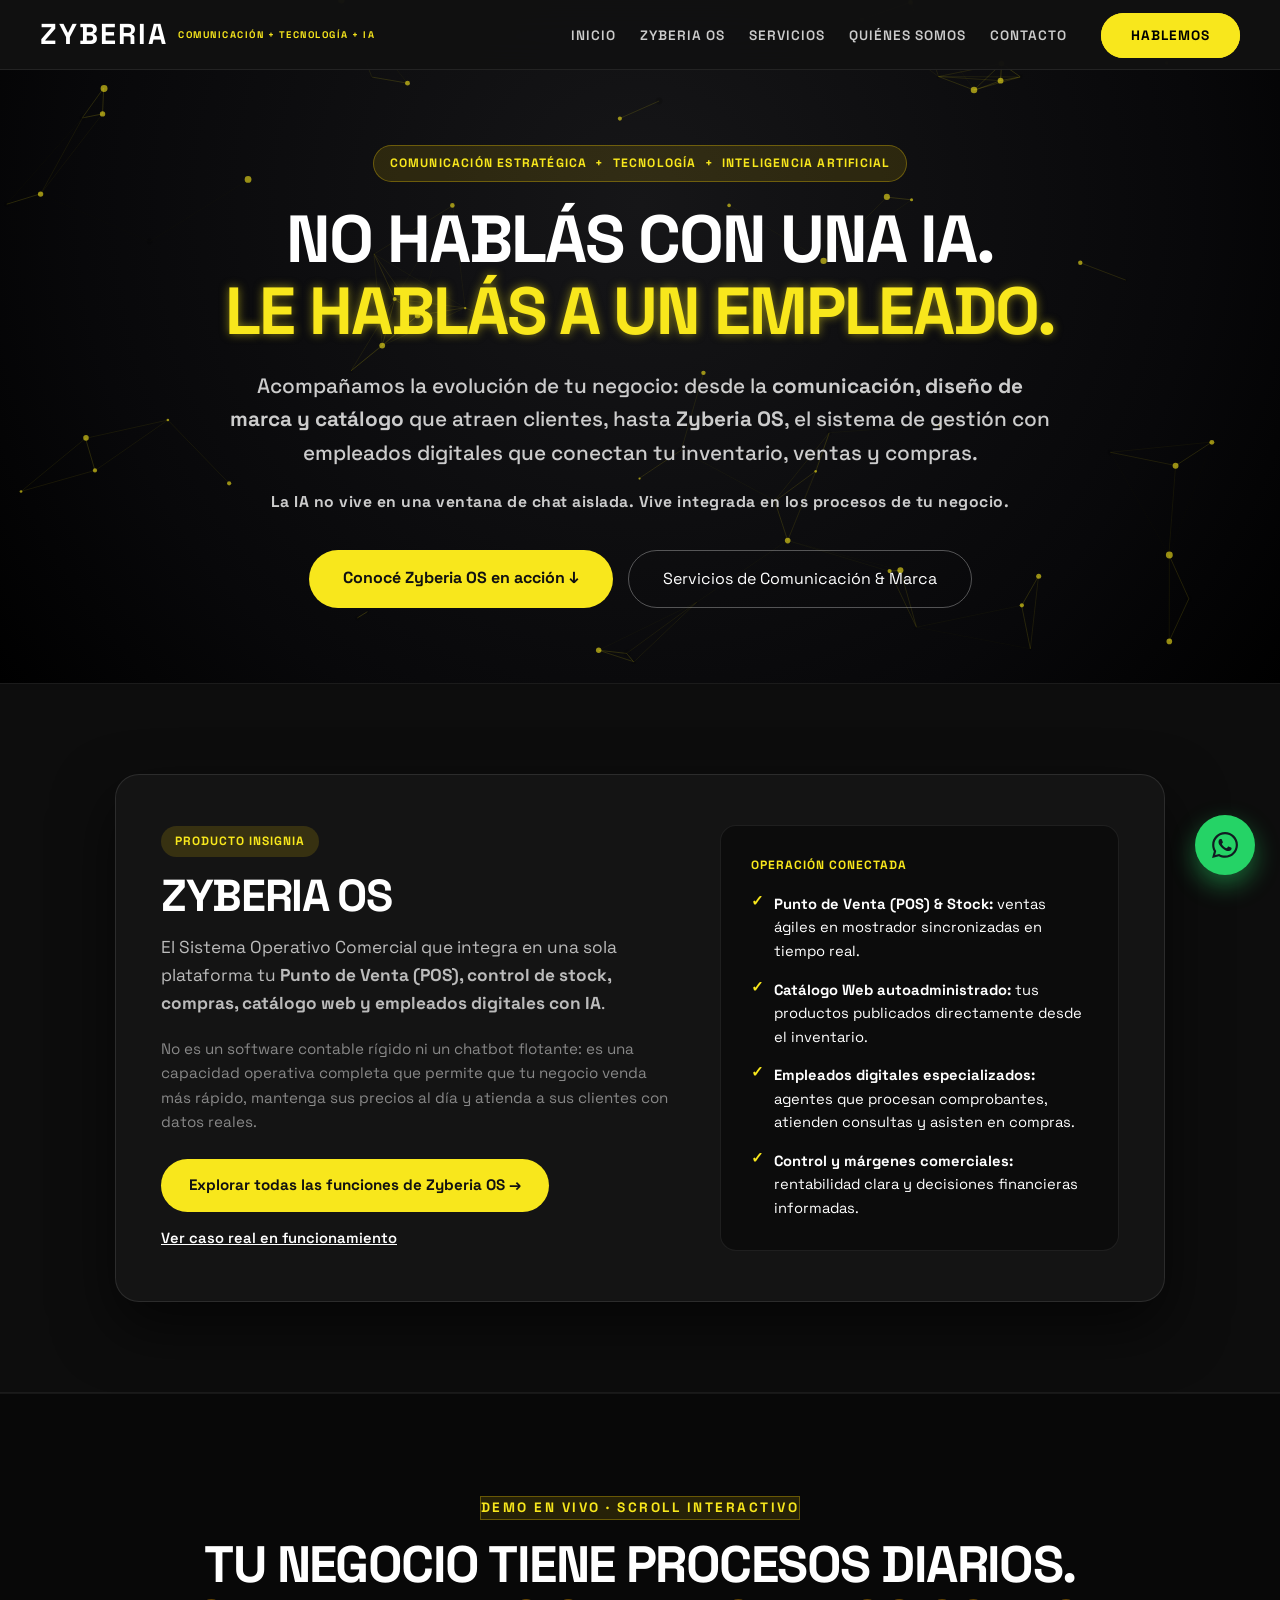
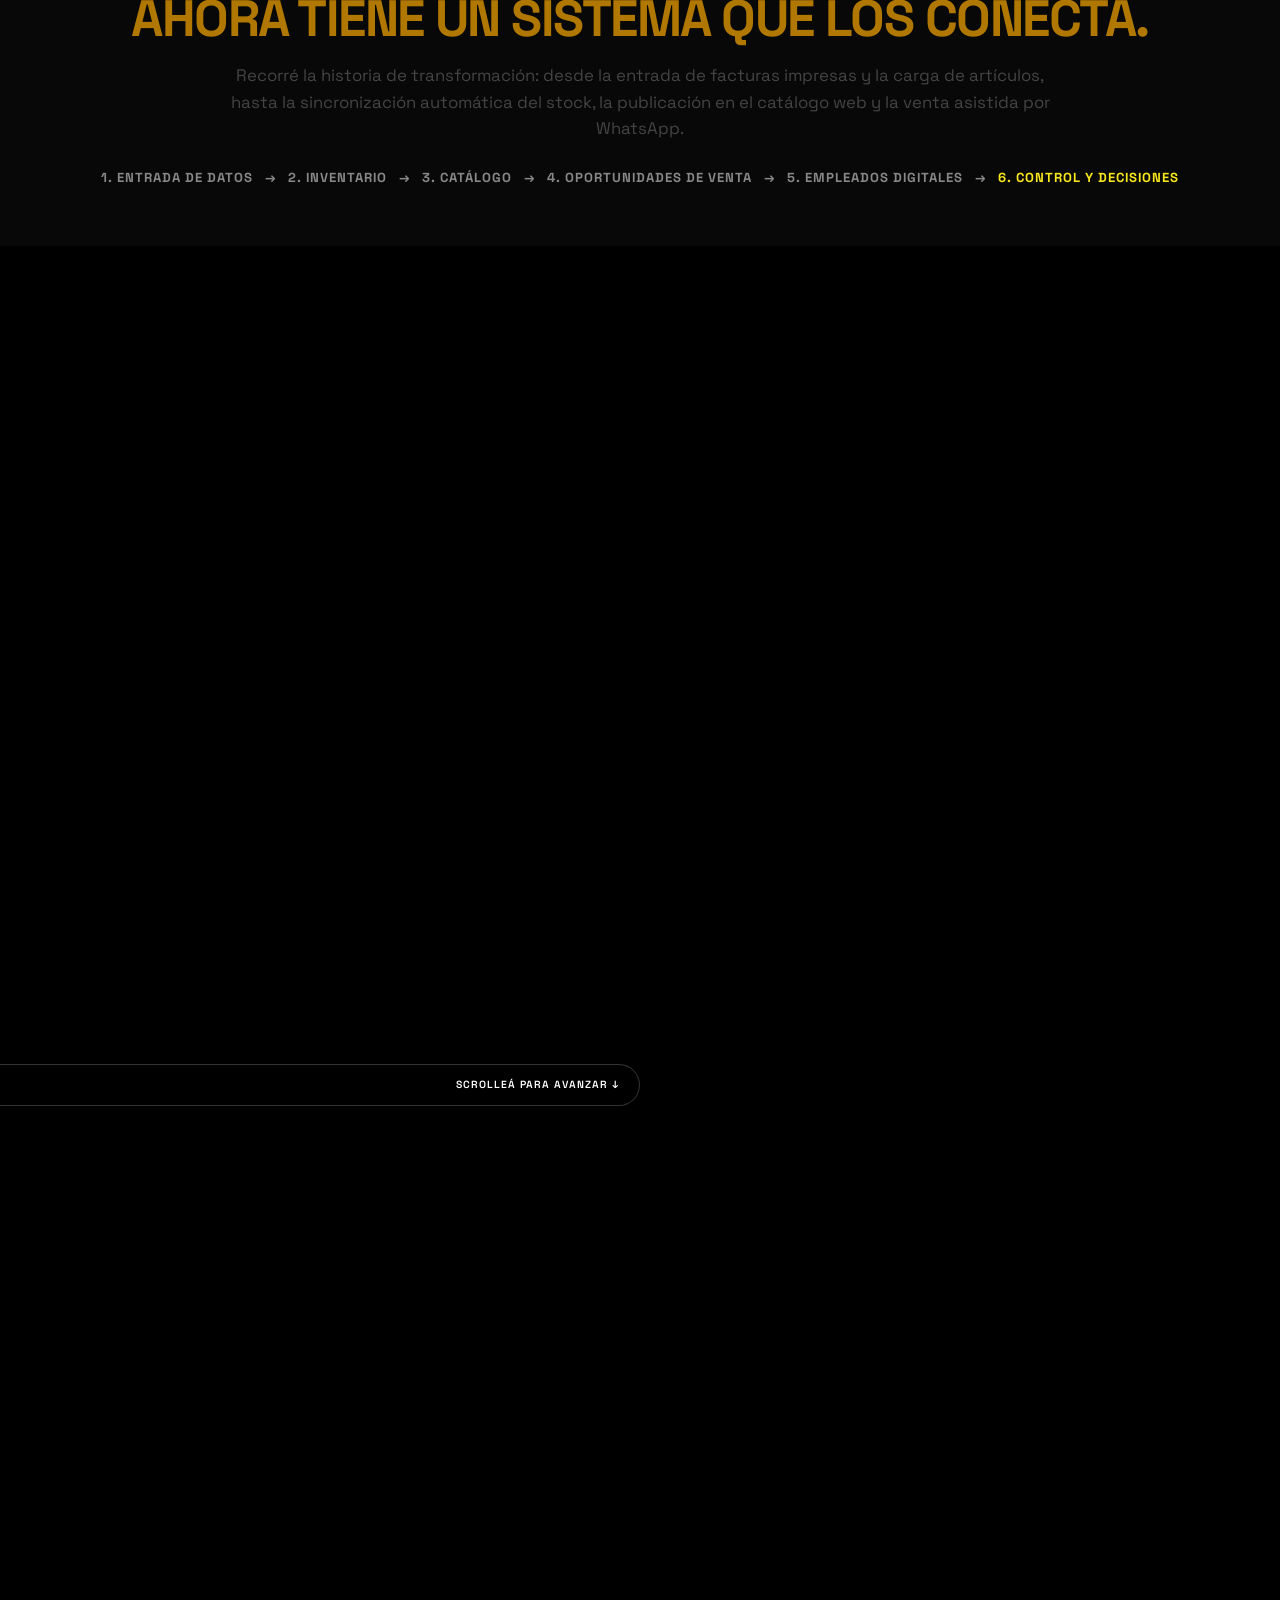
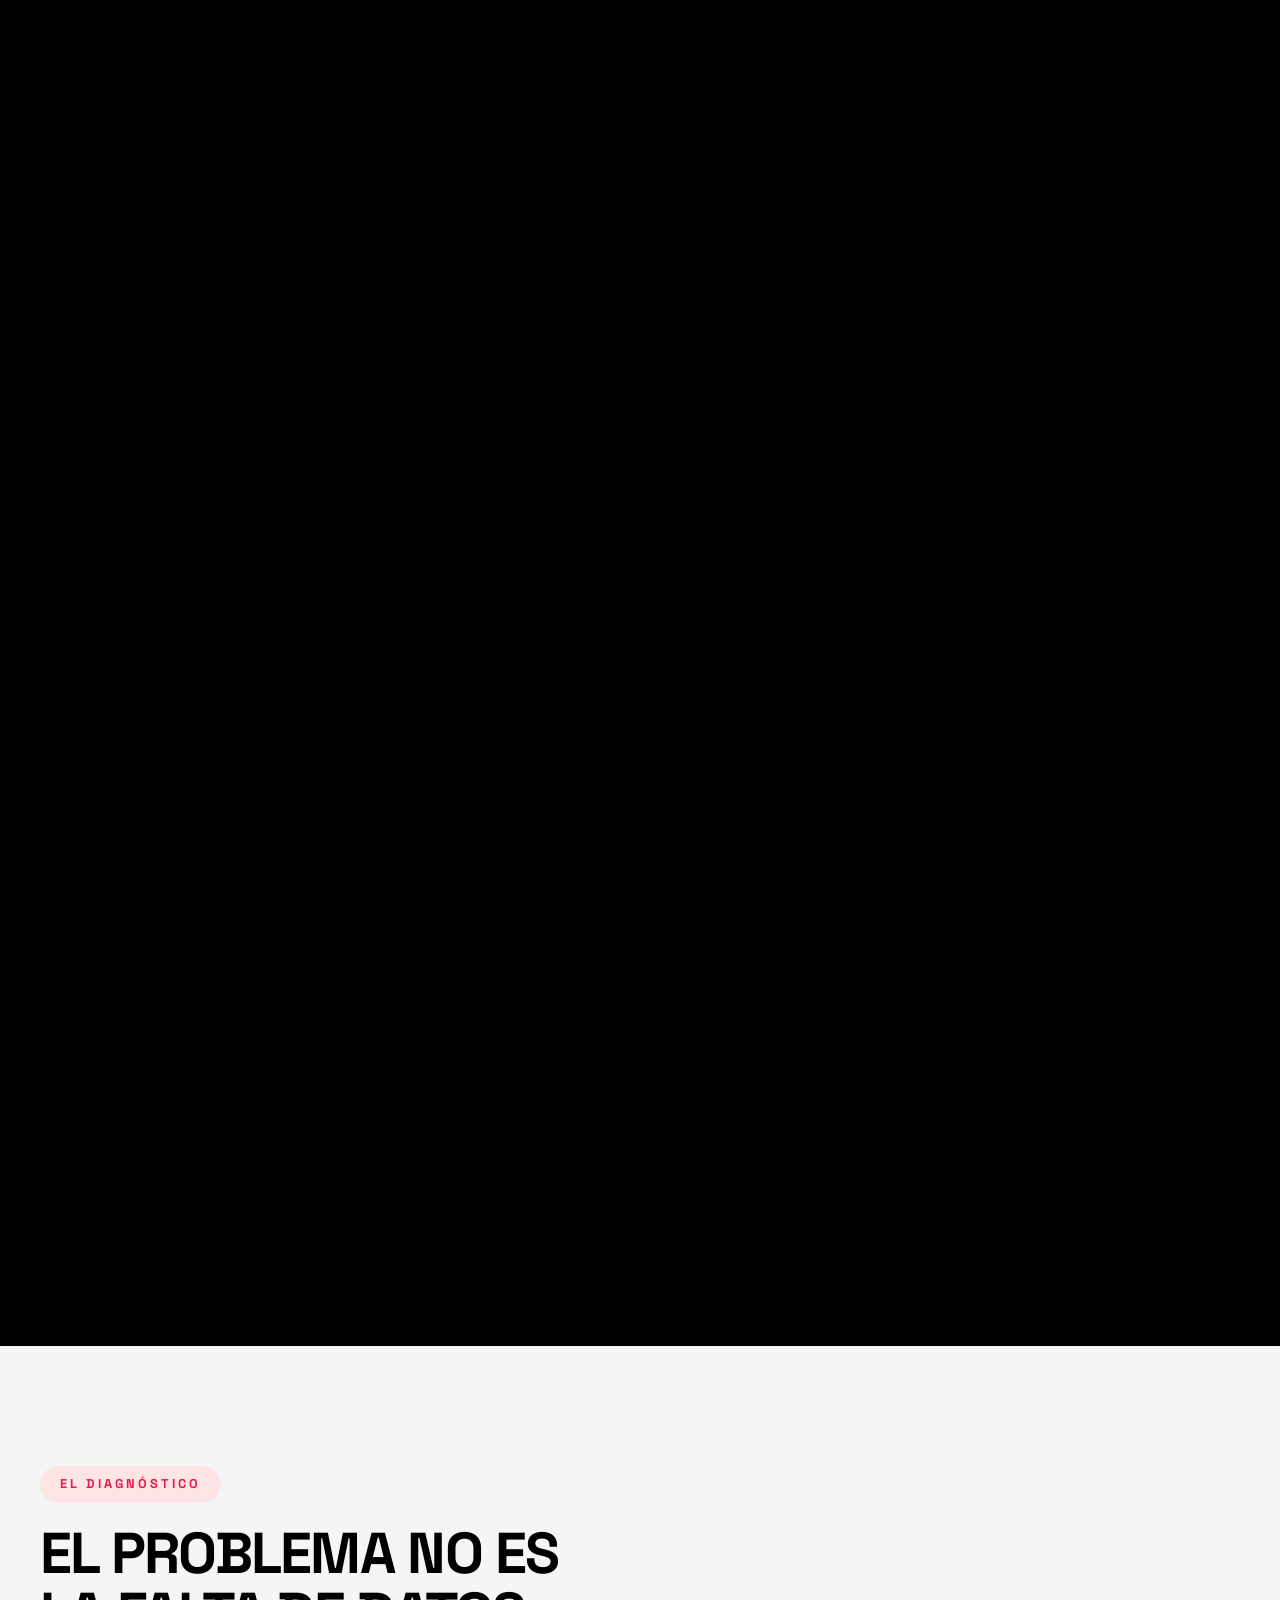
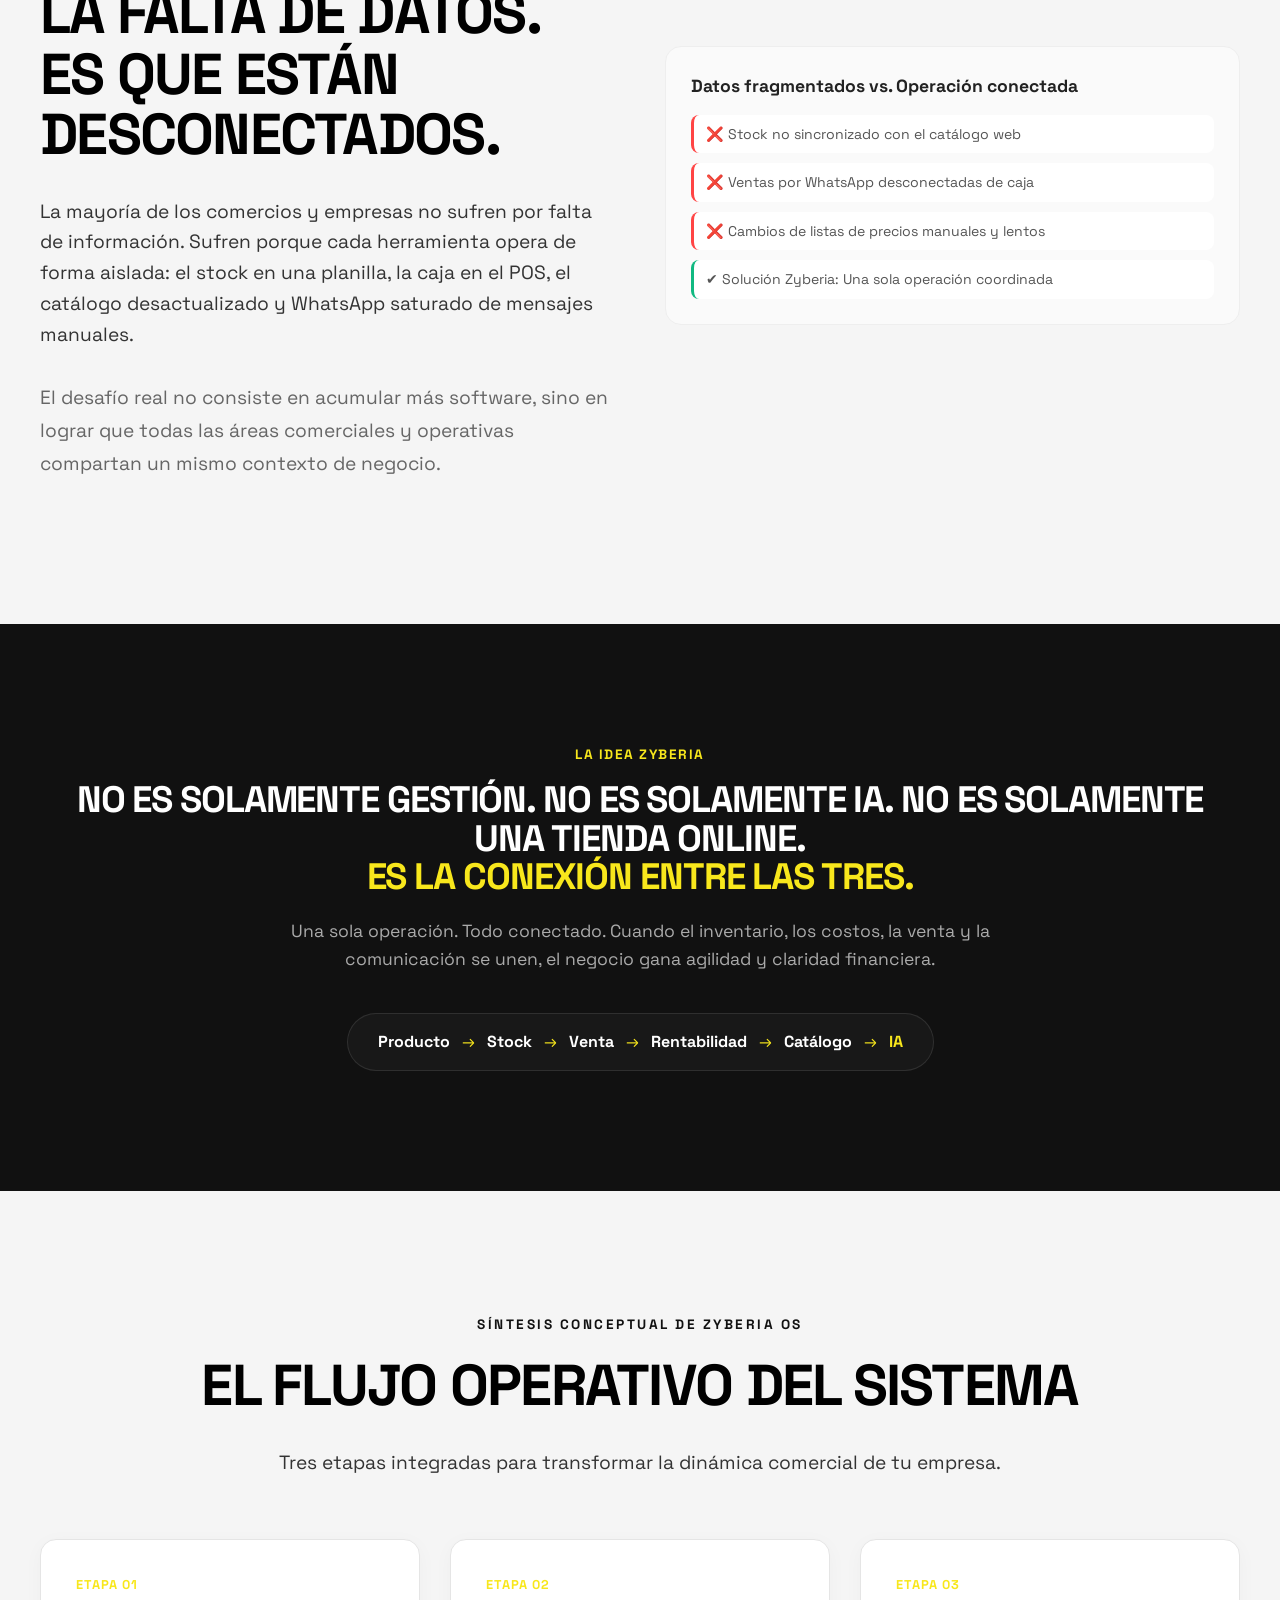
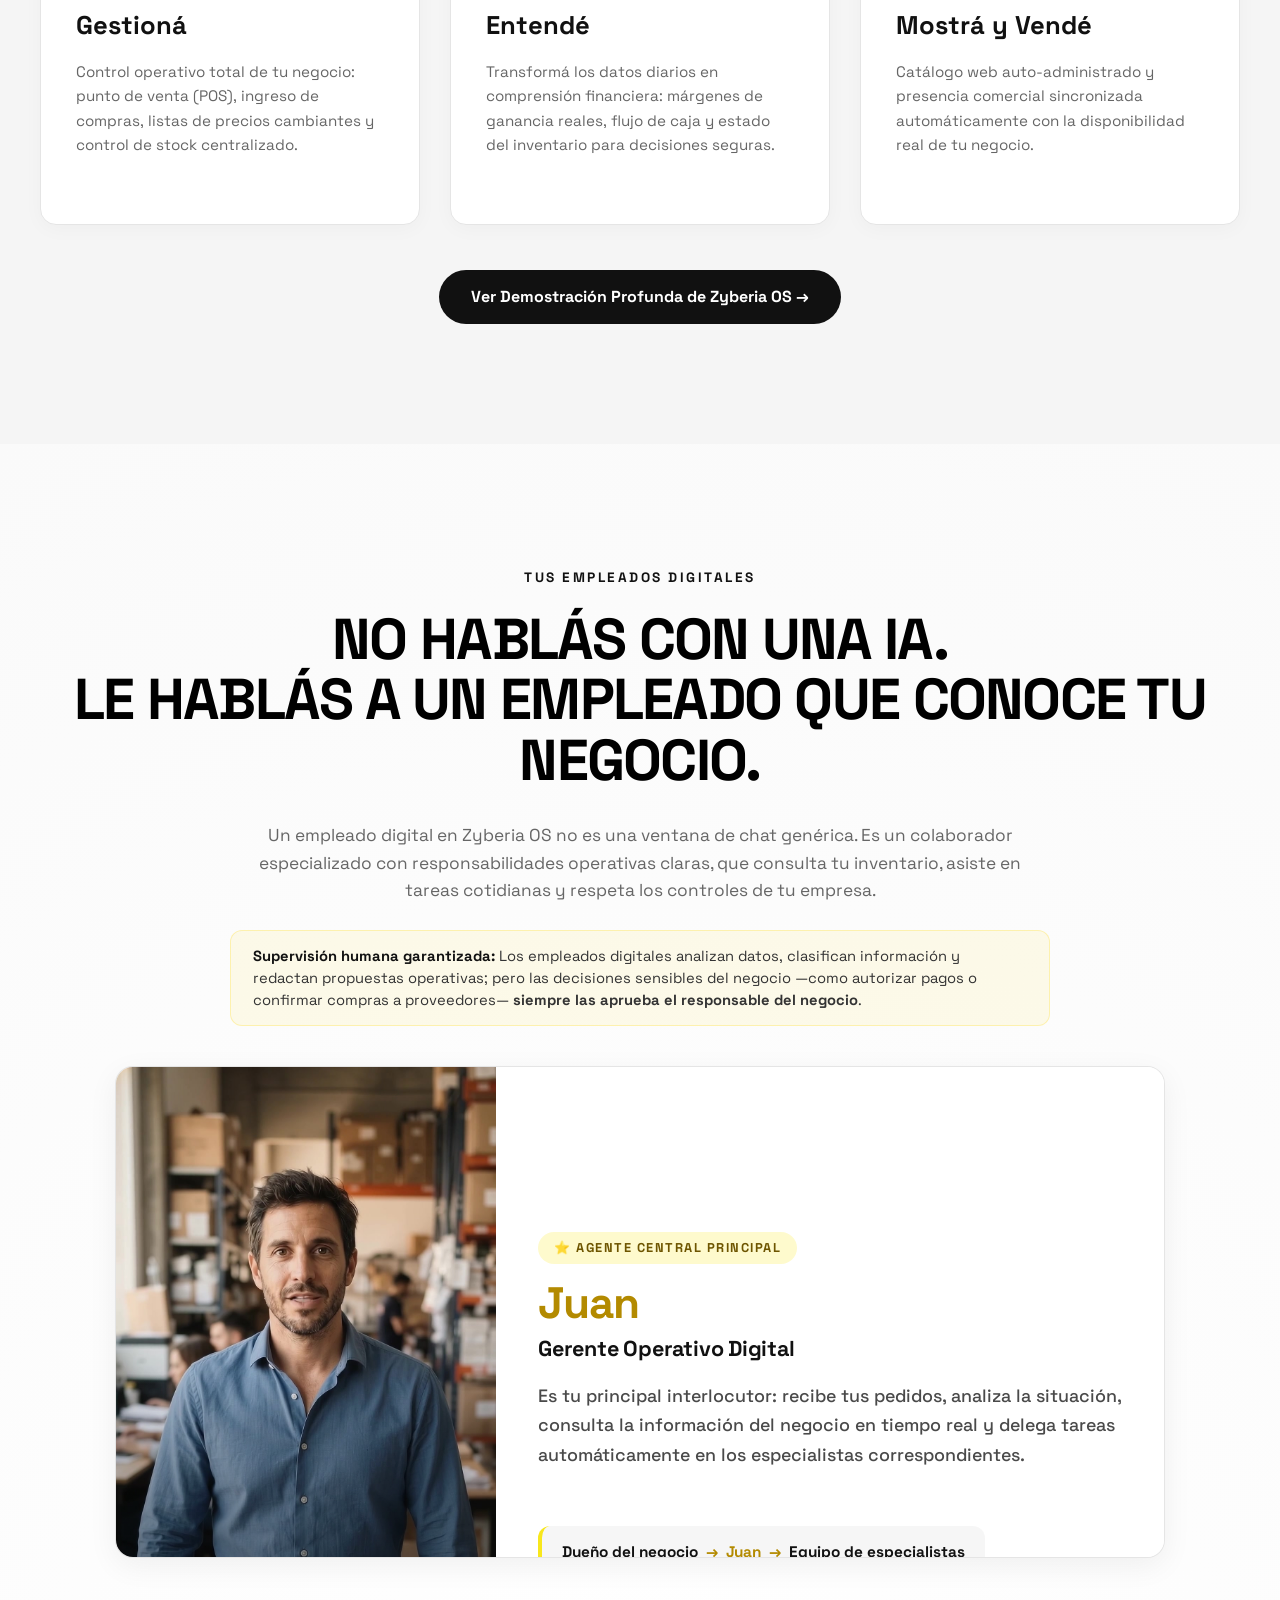
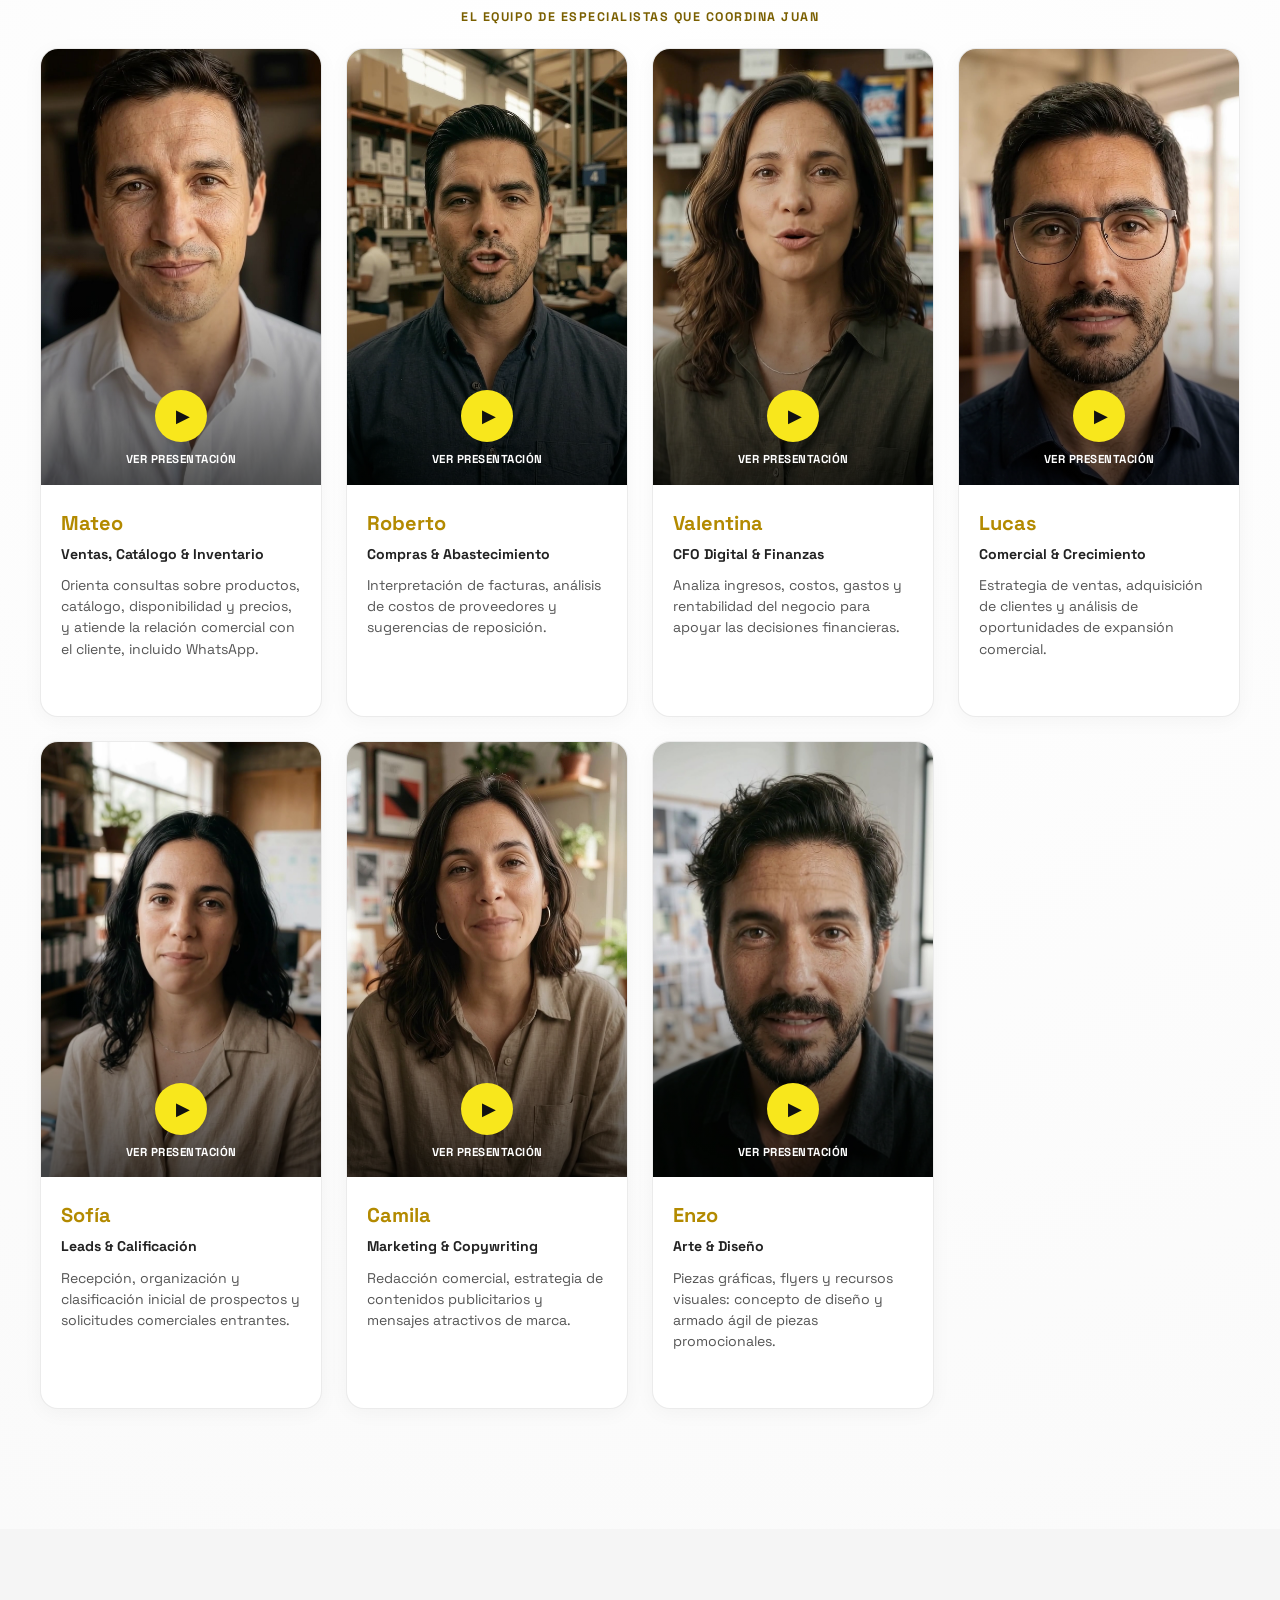
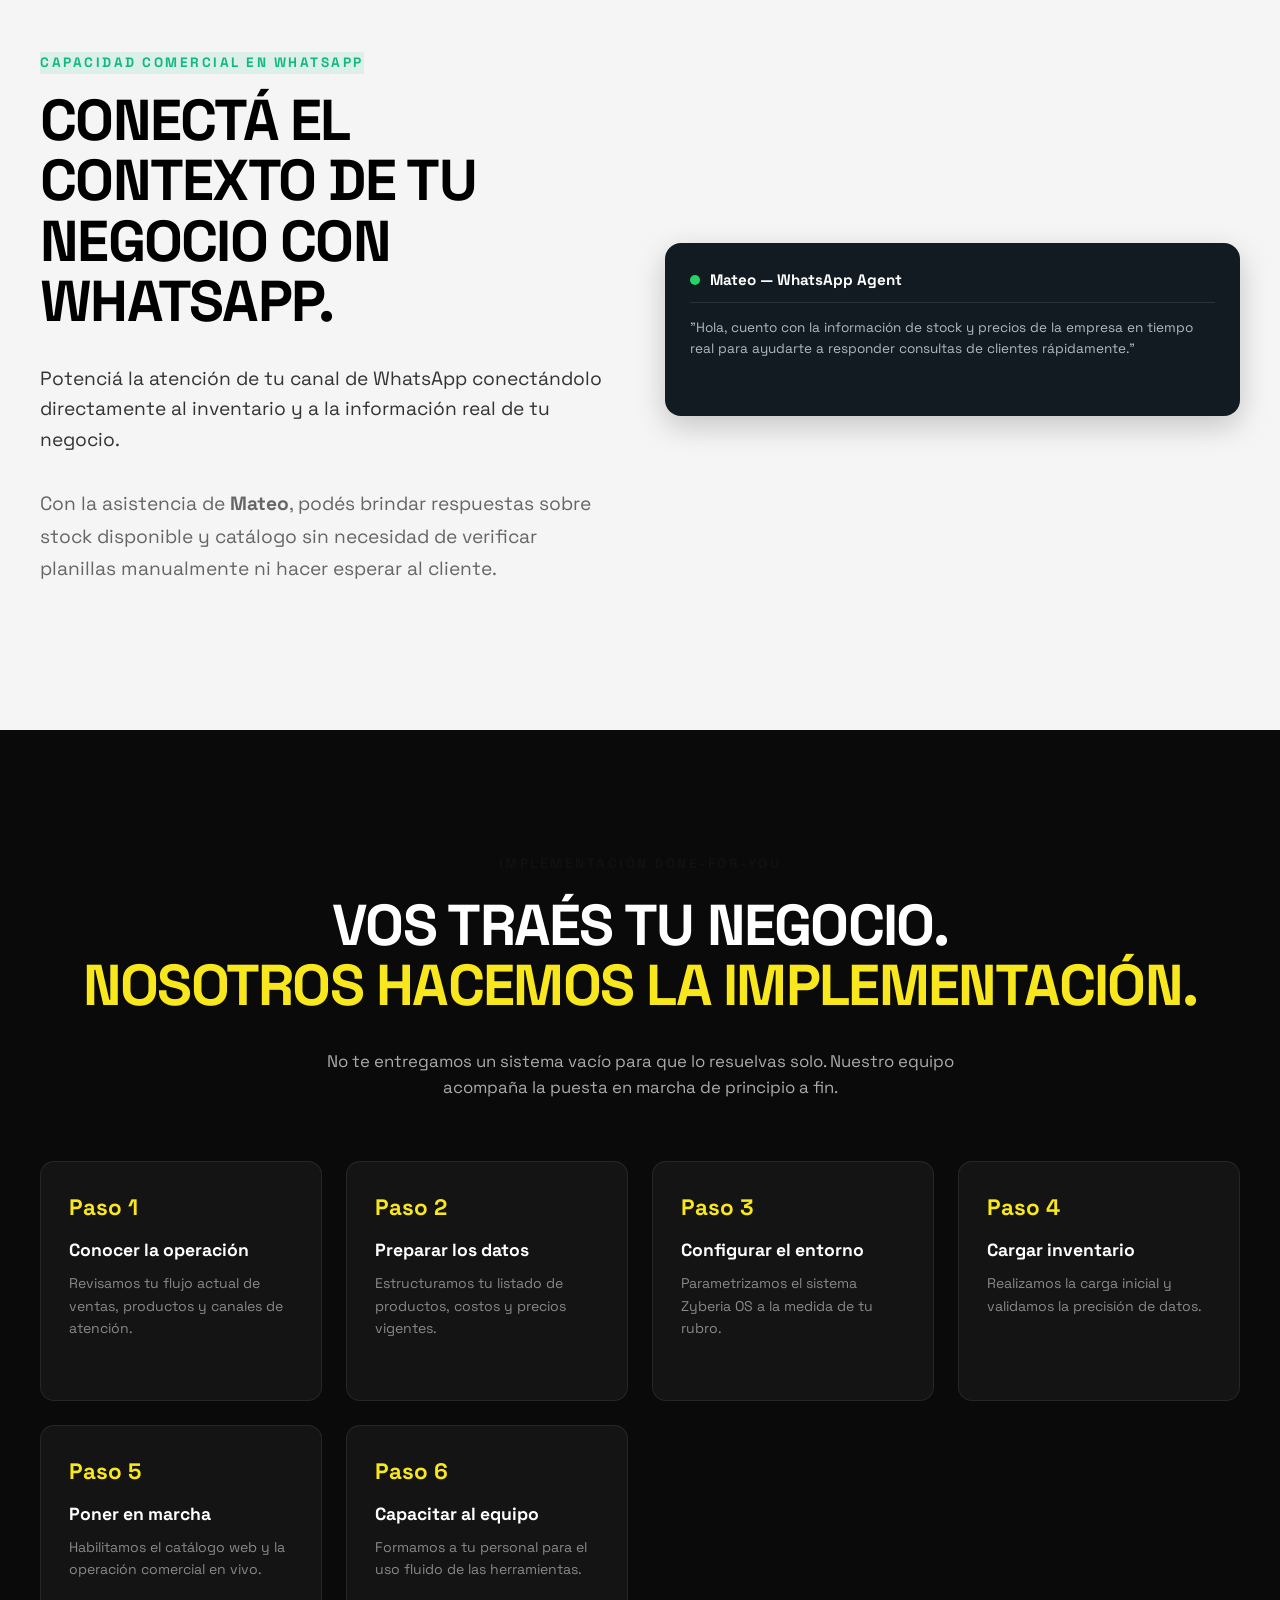
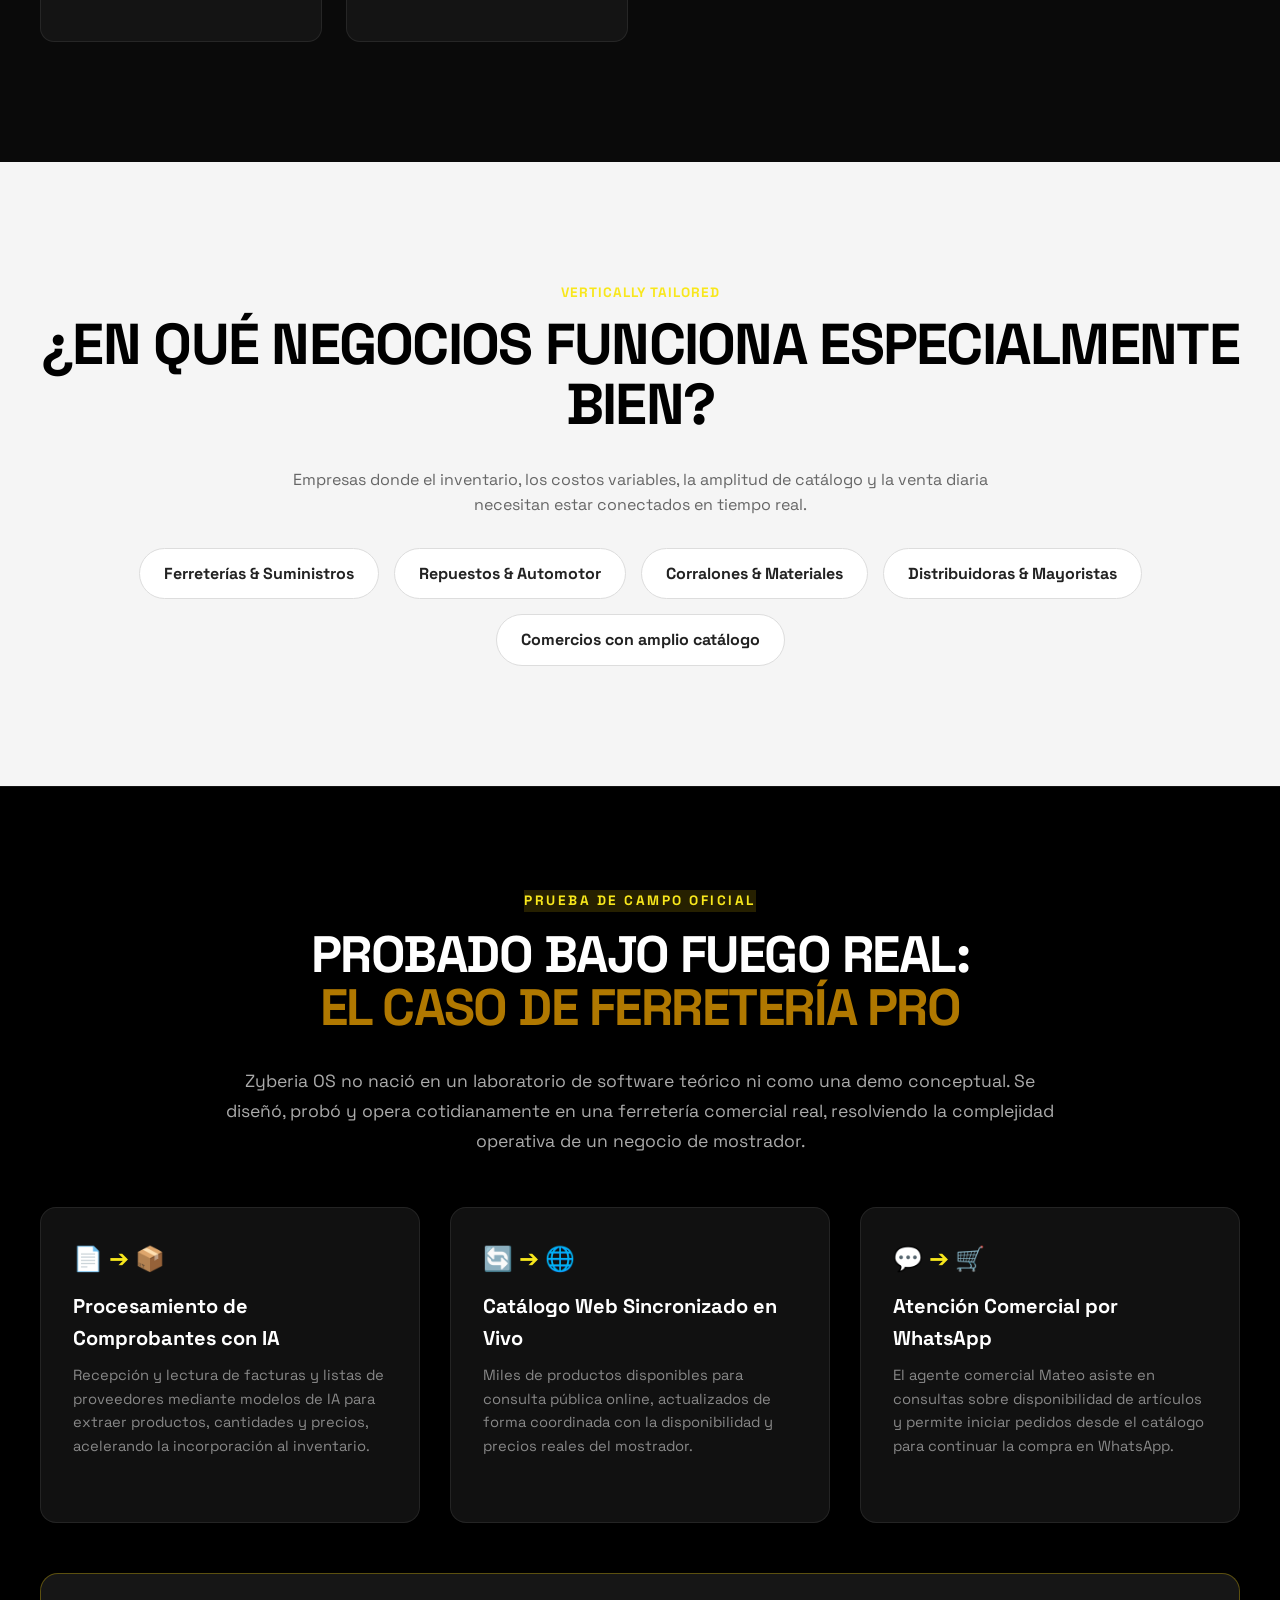
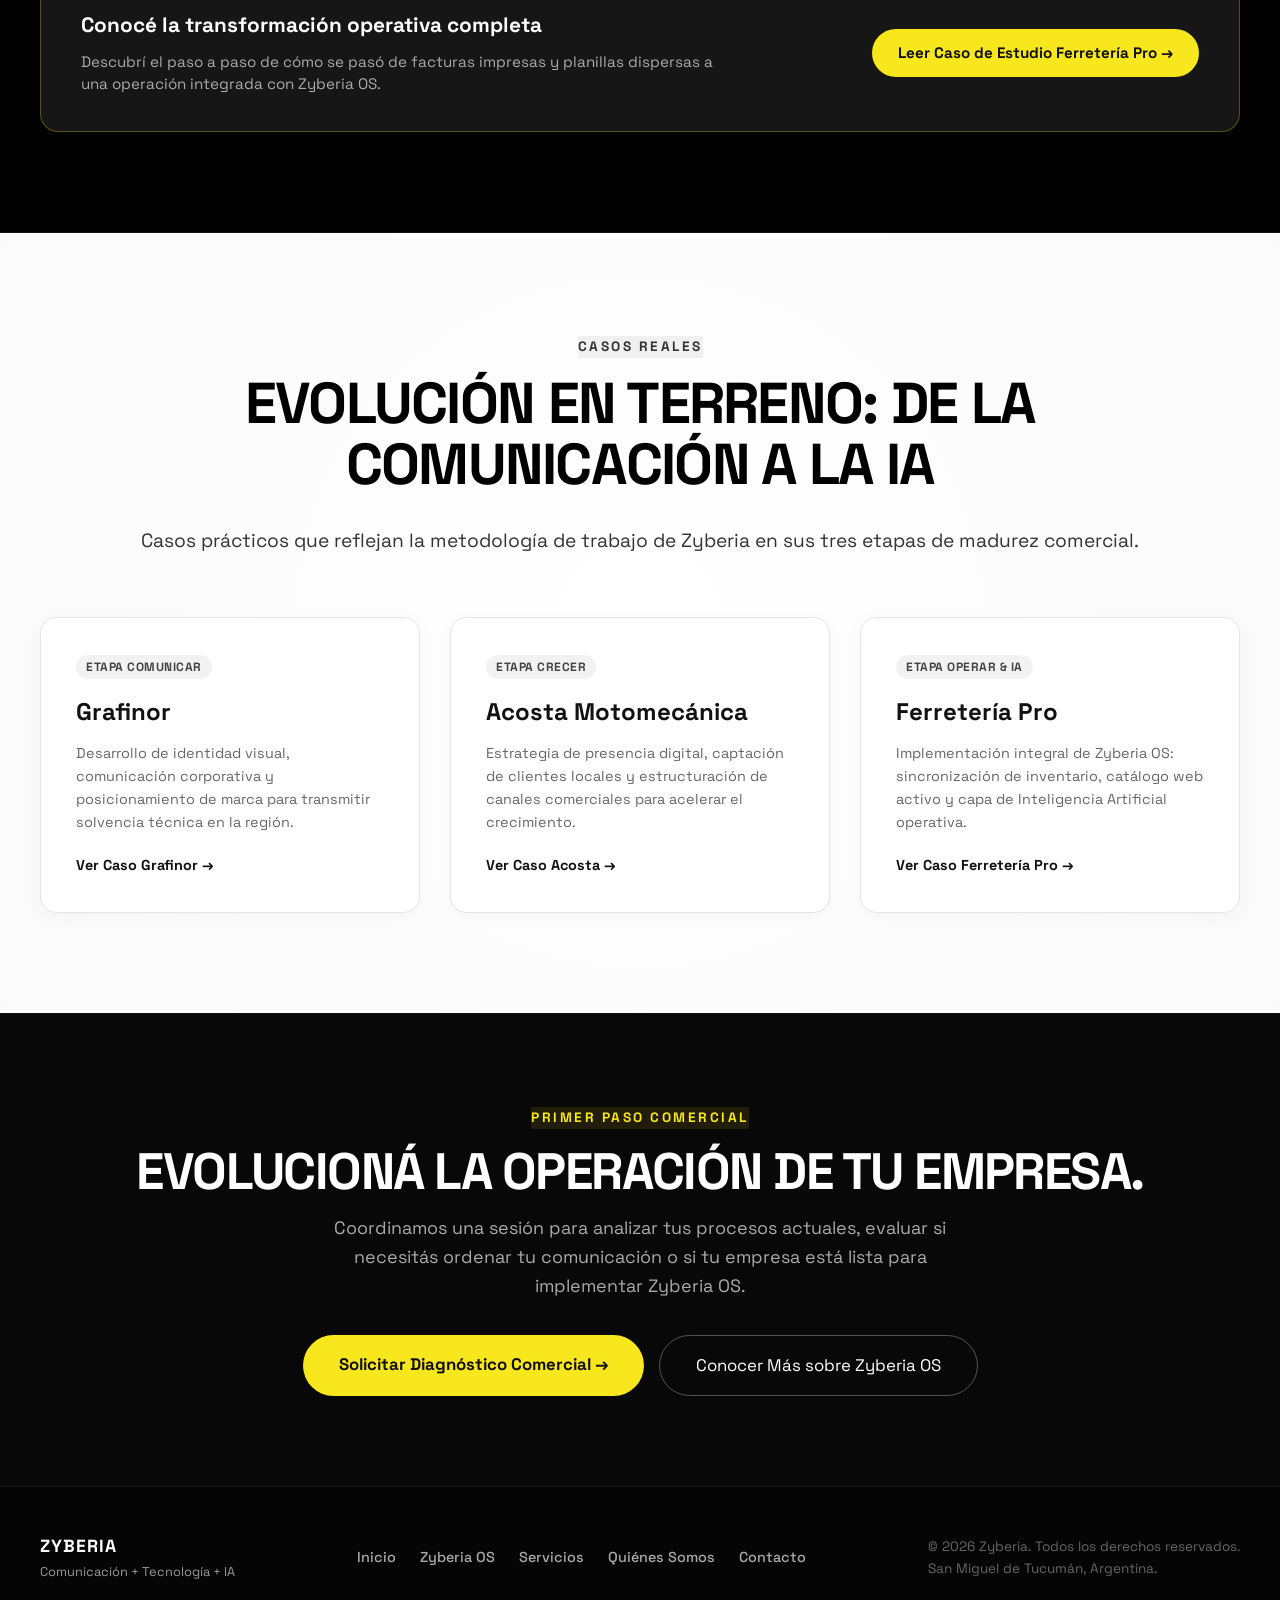
==== commit 4e13a8f3: "feat(media): actualizar videos de presentacion de agentes y demostraciones de zyberia os" ====
--- a/index.html
+++ b/index.html
@@ -1,4 +1,4 @@
-﻿<!DOCTYPE html>
+<!DOCTYPE html>
 <html lang="es">
 <head>
     <meta charset="UTF-8">
@@ -402,8 +402,11 @@
 
                 <!-- SOFÍA -->
                 <div class="agent-card-unified">
-                    <div style="width: 100%; aspect-ratio: 9/8; background: linear-gradient(135deg, rgba(248,231,28,0.12), rgba(0,0,0,0.04)); display: flex; align-items: center; justify-content: center; border-bottom: 1px solid rgba(0,0,0,0.08);">
-                        <span style="font-size: 3.2rem;">🎯</span>
+                    <div class="agent-video" data-agent-video>
+                        <video preload="none" playsinline poster="videos/posters/poster-sofia.jpg" aria-label="Presentación de Sofía, Leads y Calificación">
+                            <source src="videos/Sofia Presentacion.mp4" type="video/mp4">
+                        </video>
+                        <button type="button" class="agent-video-play" aria-label="Reproducir: Presentación de Sofía, Leads y Calificación"><span class="play-icon" aria-hidden="true">&#9654;</span><small>Ver presentación</small></button>
                     </div>
                     <div class="agent-card-body">
                         <strong style="color: #b38a00; display: block; font-size: 1.25rem; margin-bottom: 4px;">Sofía</strong>
@@ -429,8 +432,11 @@
 
                 <!-- ENZO -->
                 <div class="agent-card-unified">
-                    <div style="width: 100%; aspect-ratio: 9/8; background: linear-gradient(135deg, rgba(248,231,28,0.12), rgba(0,0,0,0.04)); display: flex; align-items: center; justify-content: center; border-bottom: 1px solid rgba(0,0,0,0.08);">
-                        <span style="font-size: 3.2rem;">🎨</span>
+                    <div class="agent-video" data-agent-video>
+                        <video preload="none" playsinline poster="videos/posters/poster-enzo.jpg" aria-label="Presentación de Enzo, Arte y Diseño">
+                            <source src="videos/Enzo Presentacion.mp4" type="video/mp4">
+                        </video>
+                        <button type="button" class="agent-video-play" aria-label="Reproducir: Presentación de Enzo, Arte y Diseño"><span class="play-icon" aria-hidden="true">&#9654;</span><small>Ver presentación</small></button>
                     </div>
                     <div class="agent-card-body">
                         <strong style="color: #b38a00; display: block; font-size: 1.25rem; margin-bottom: 4px;">Enzo</strong>
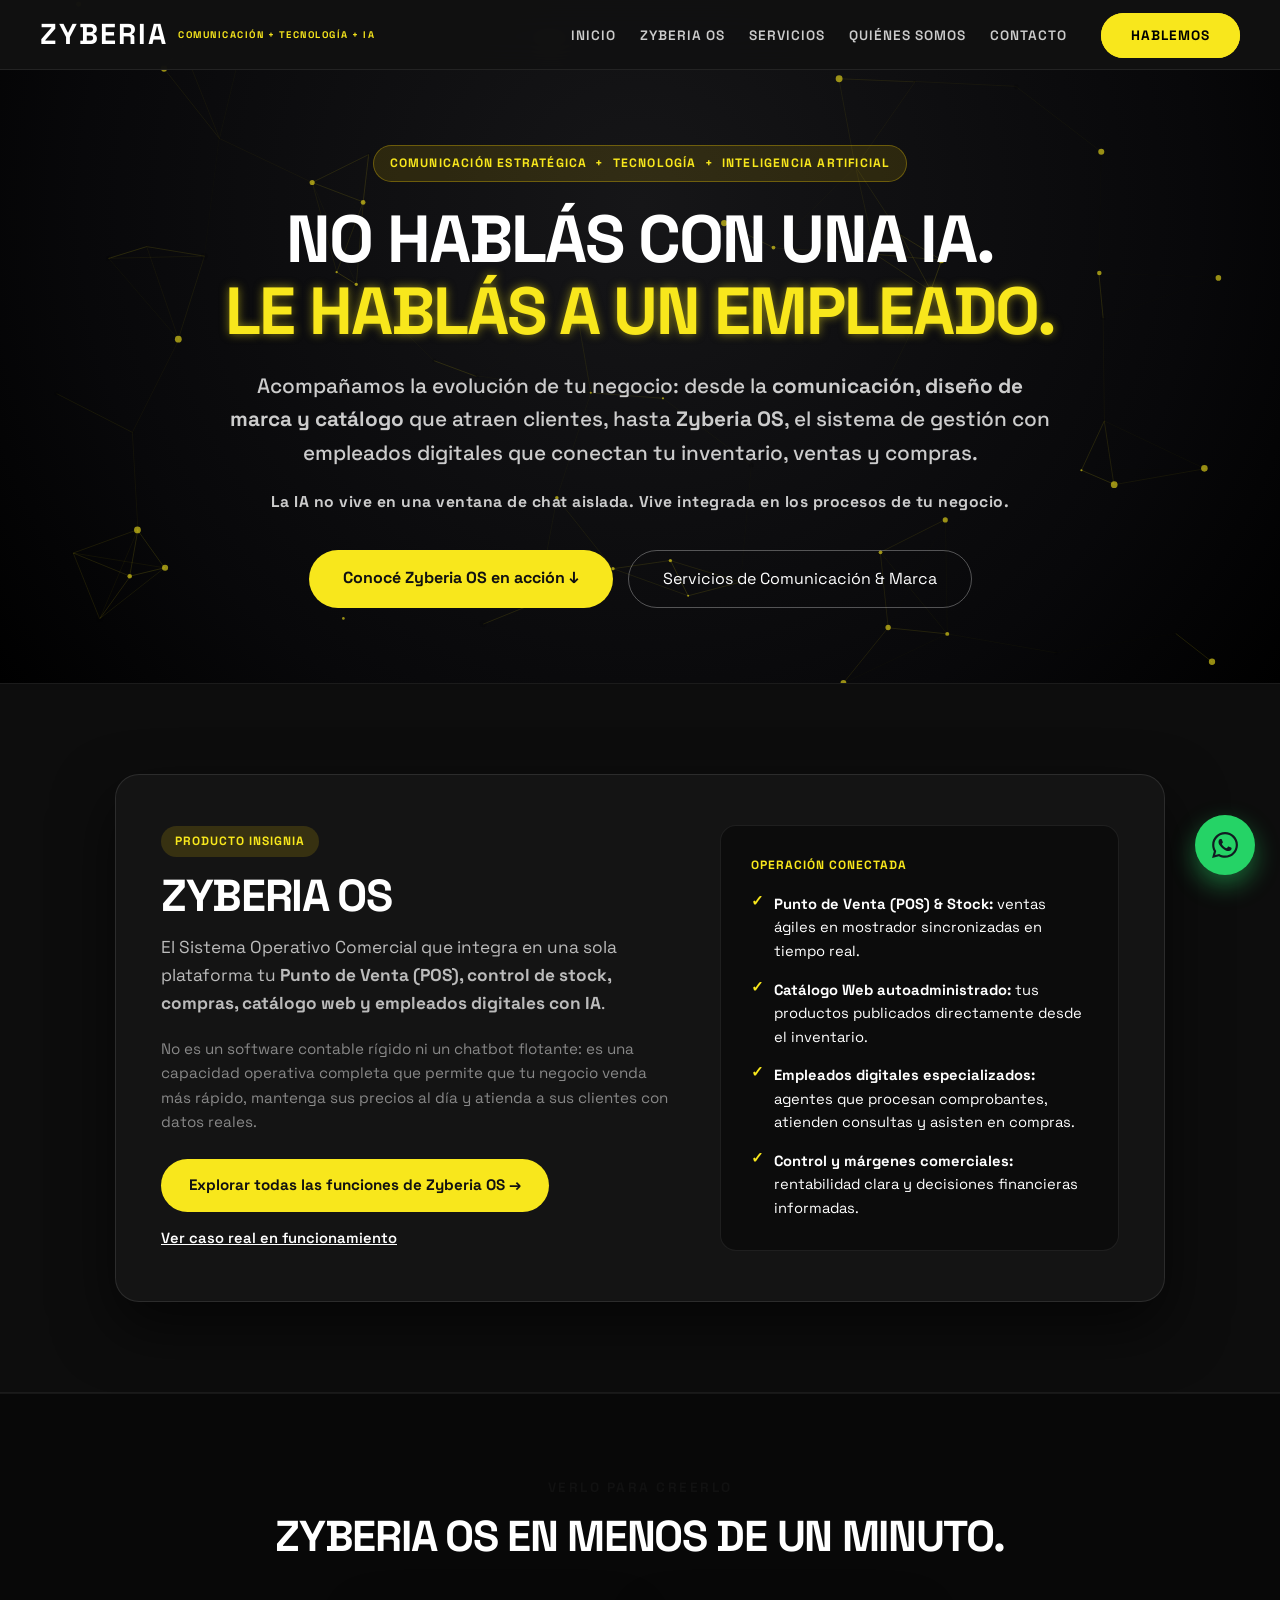
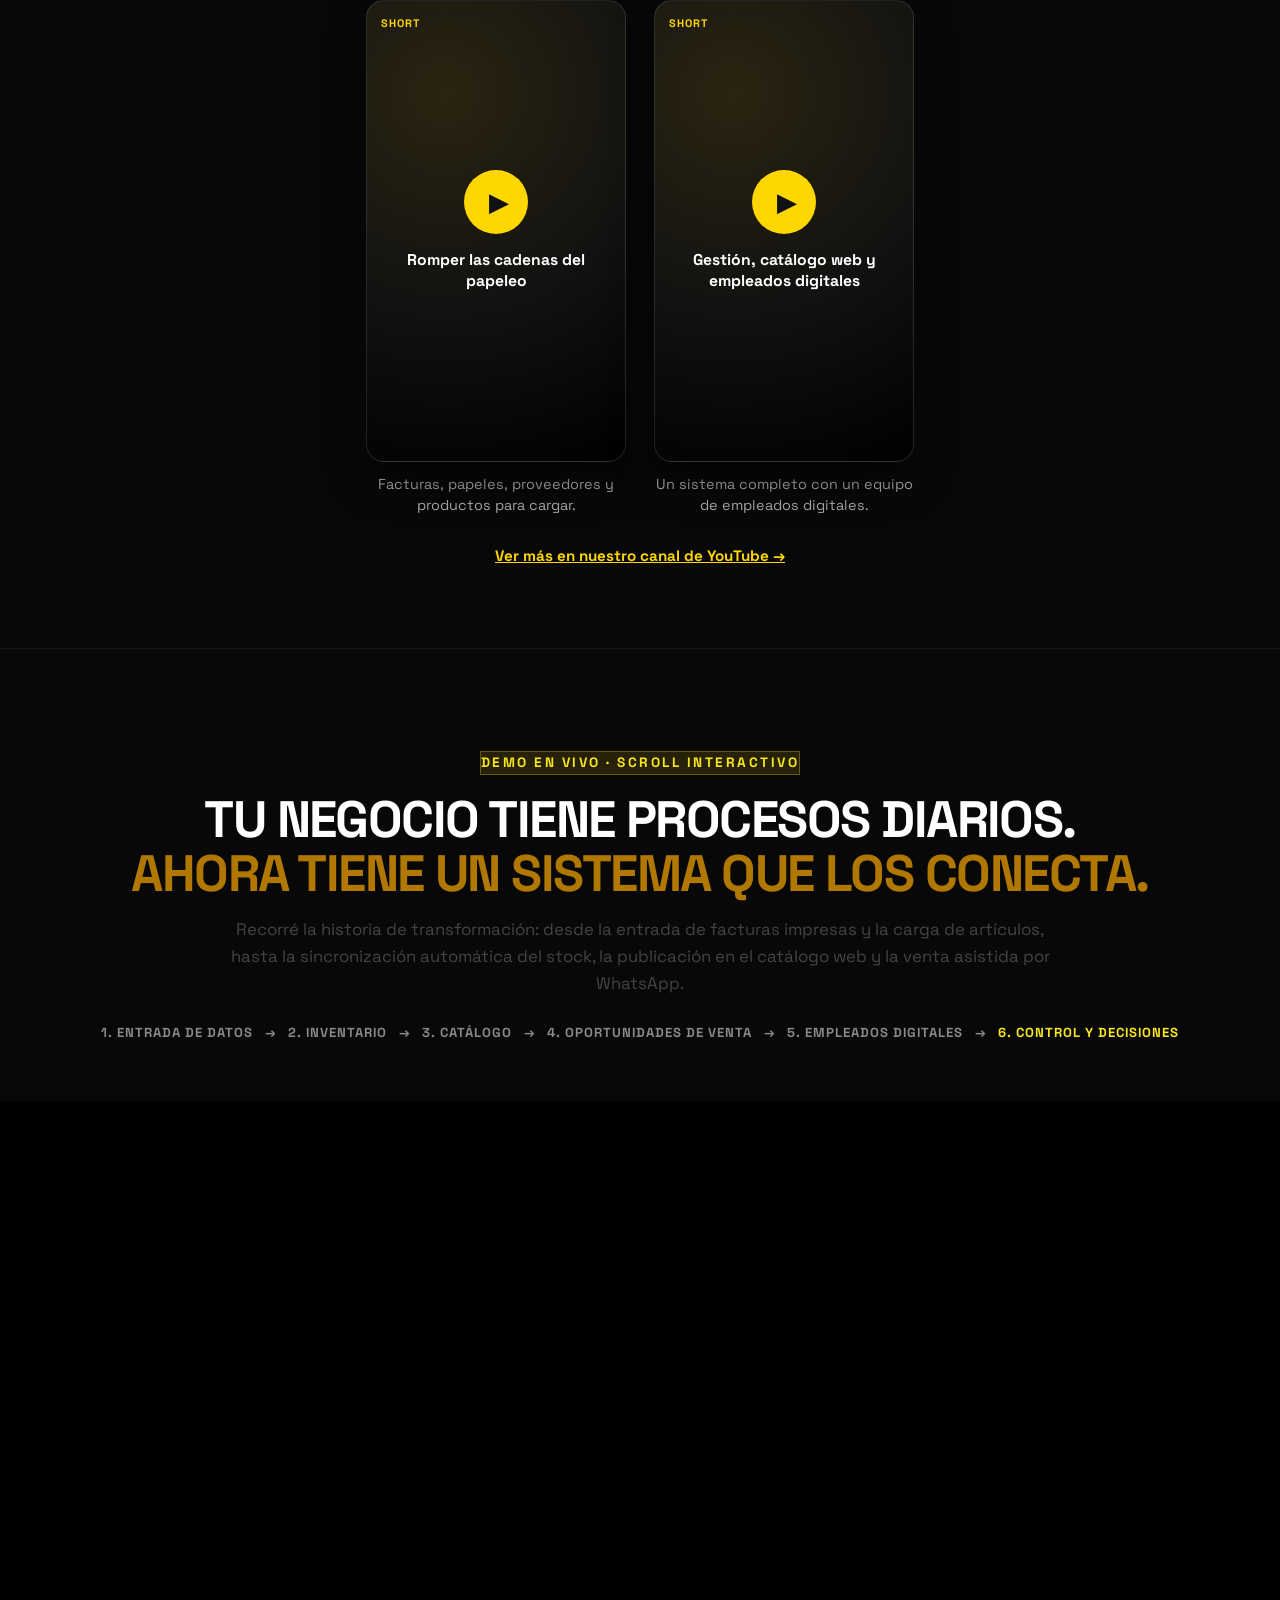
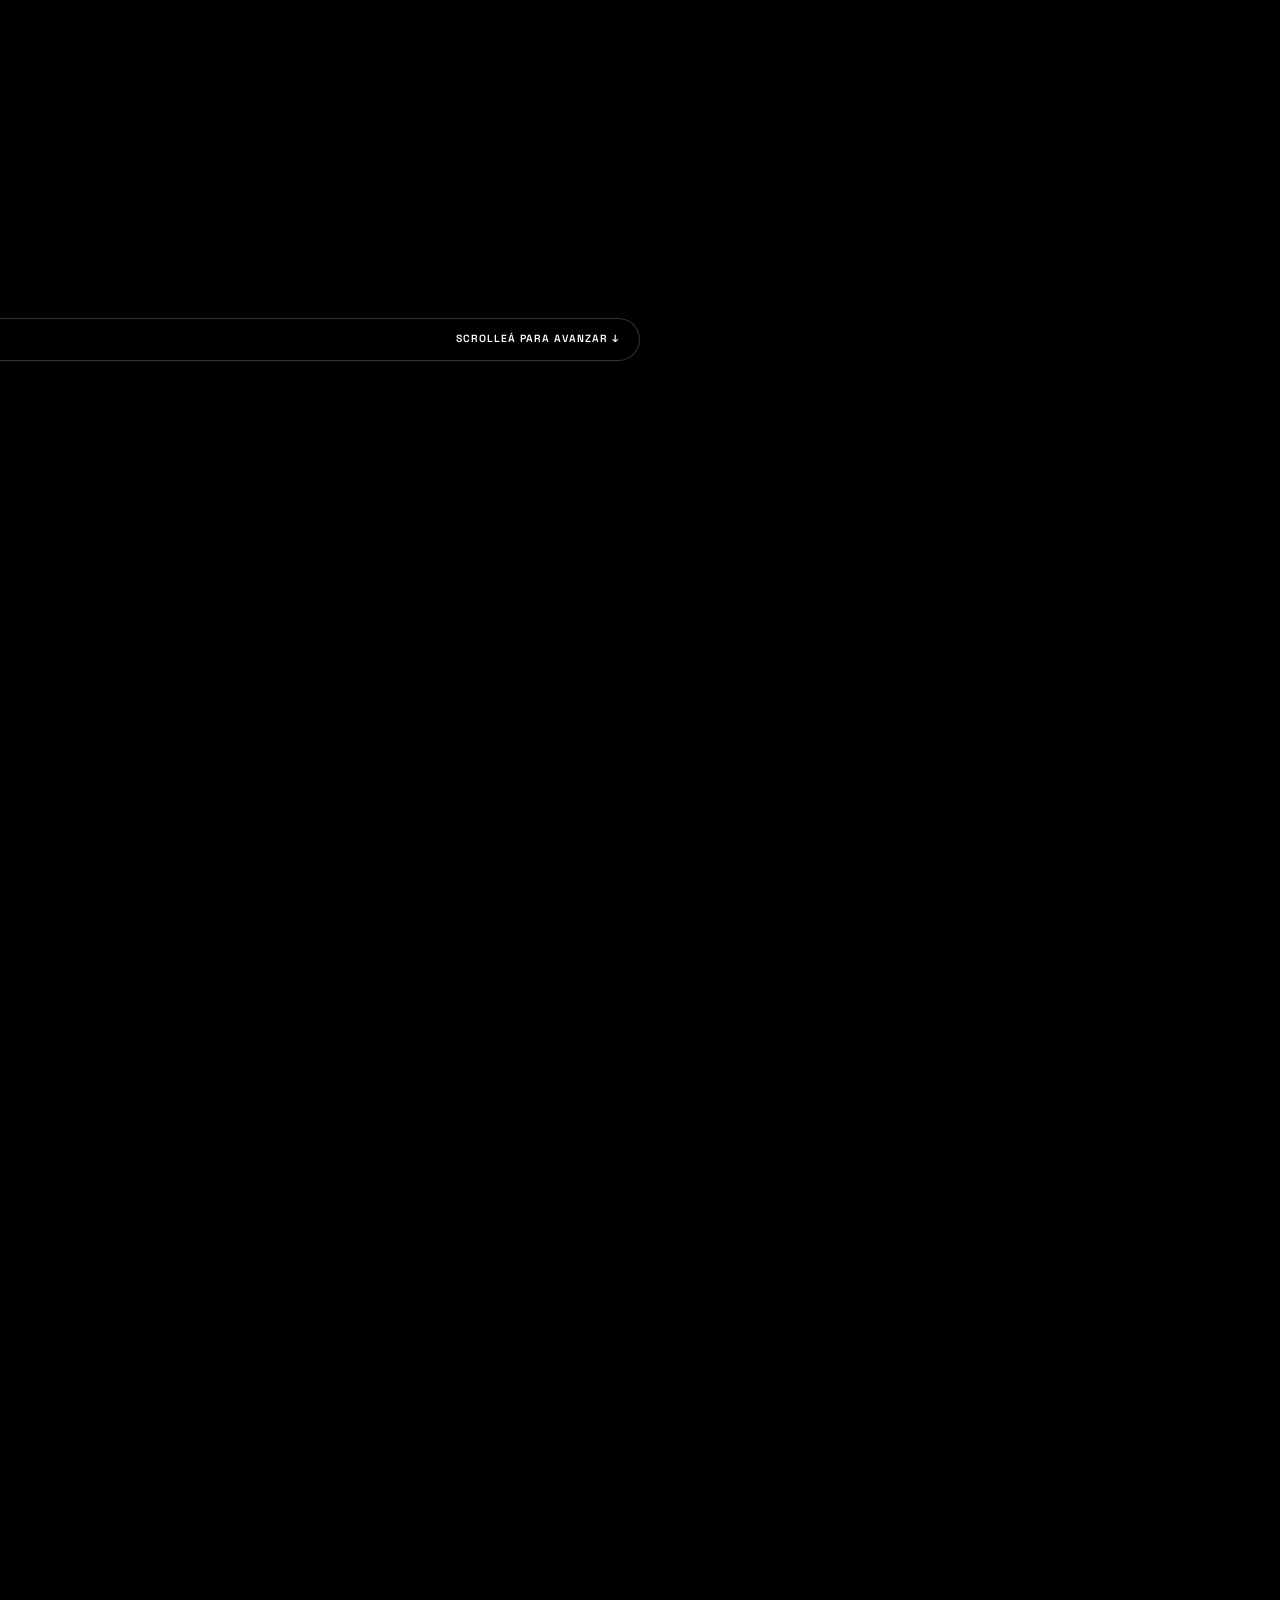
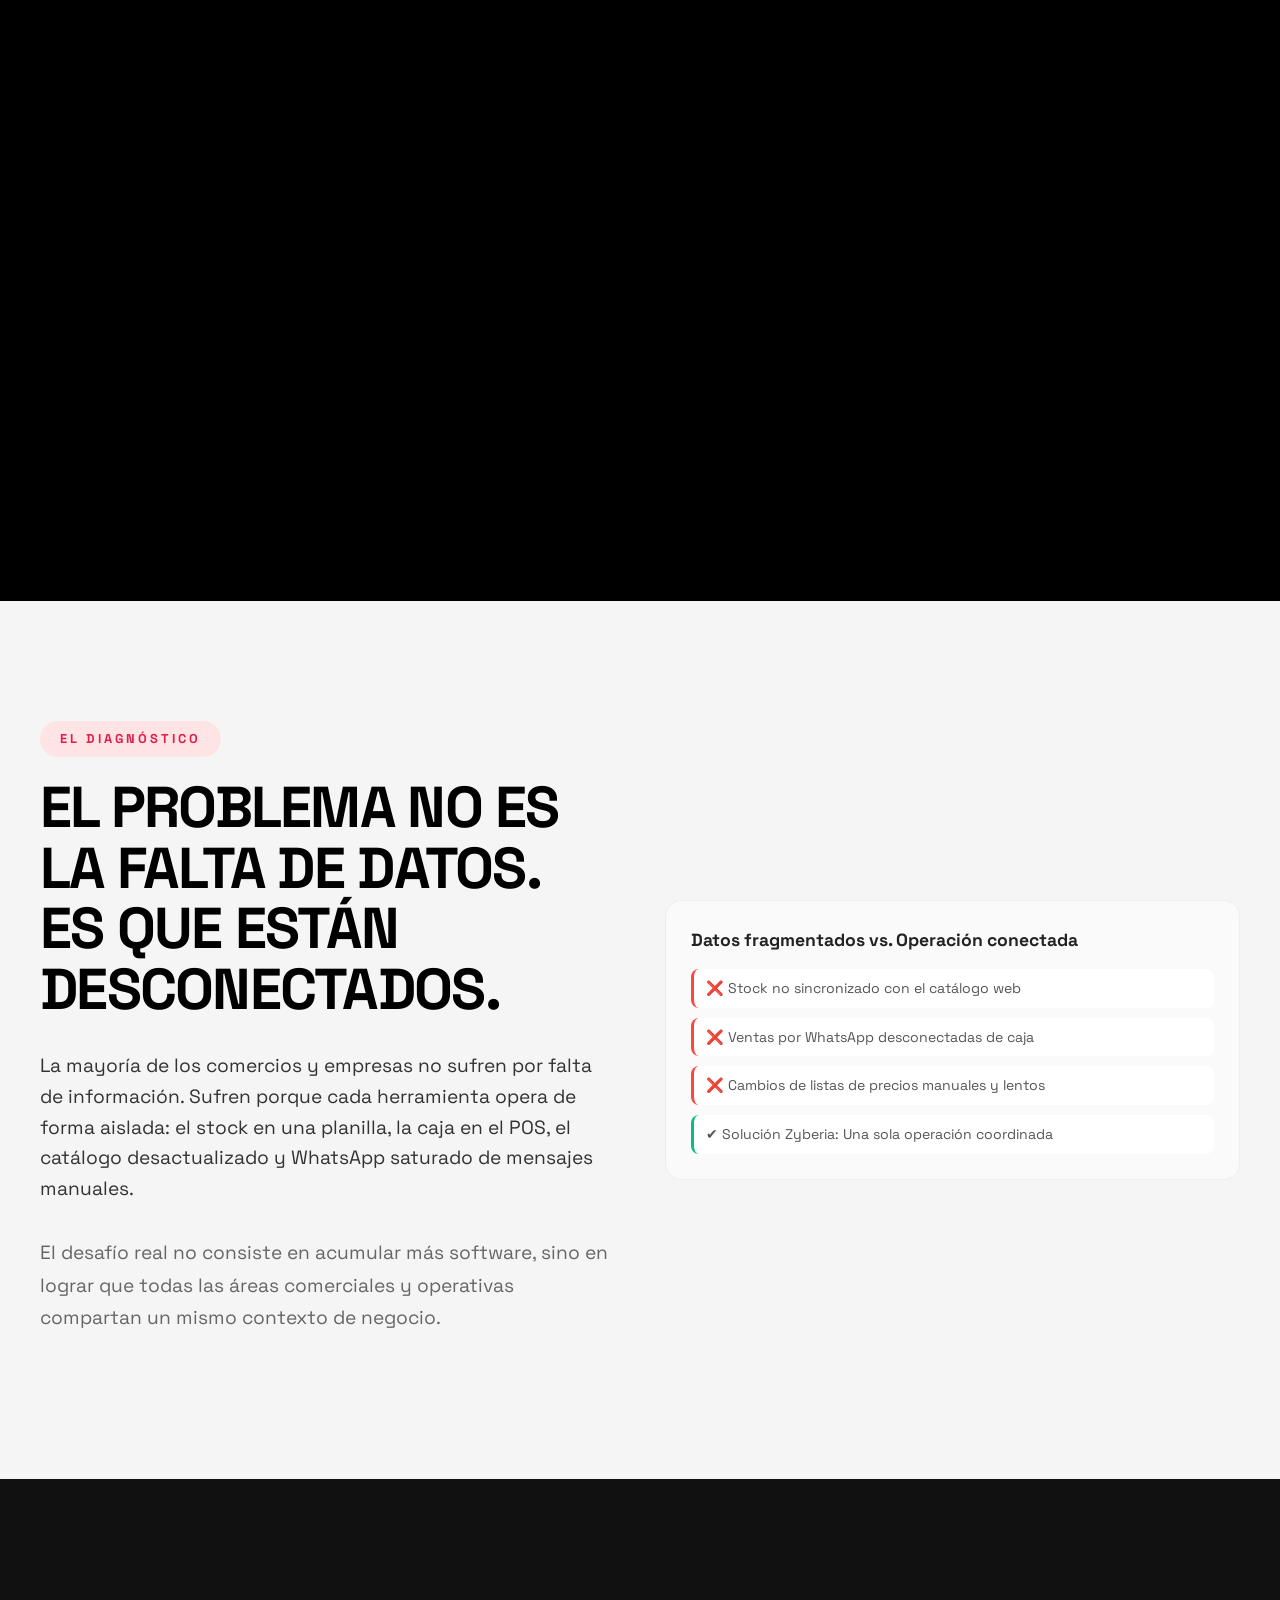
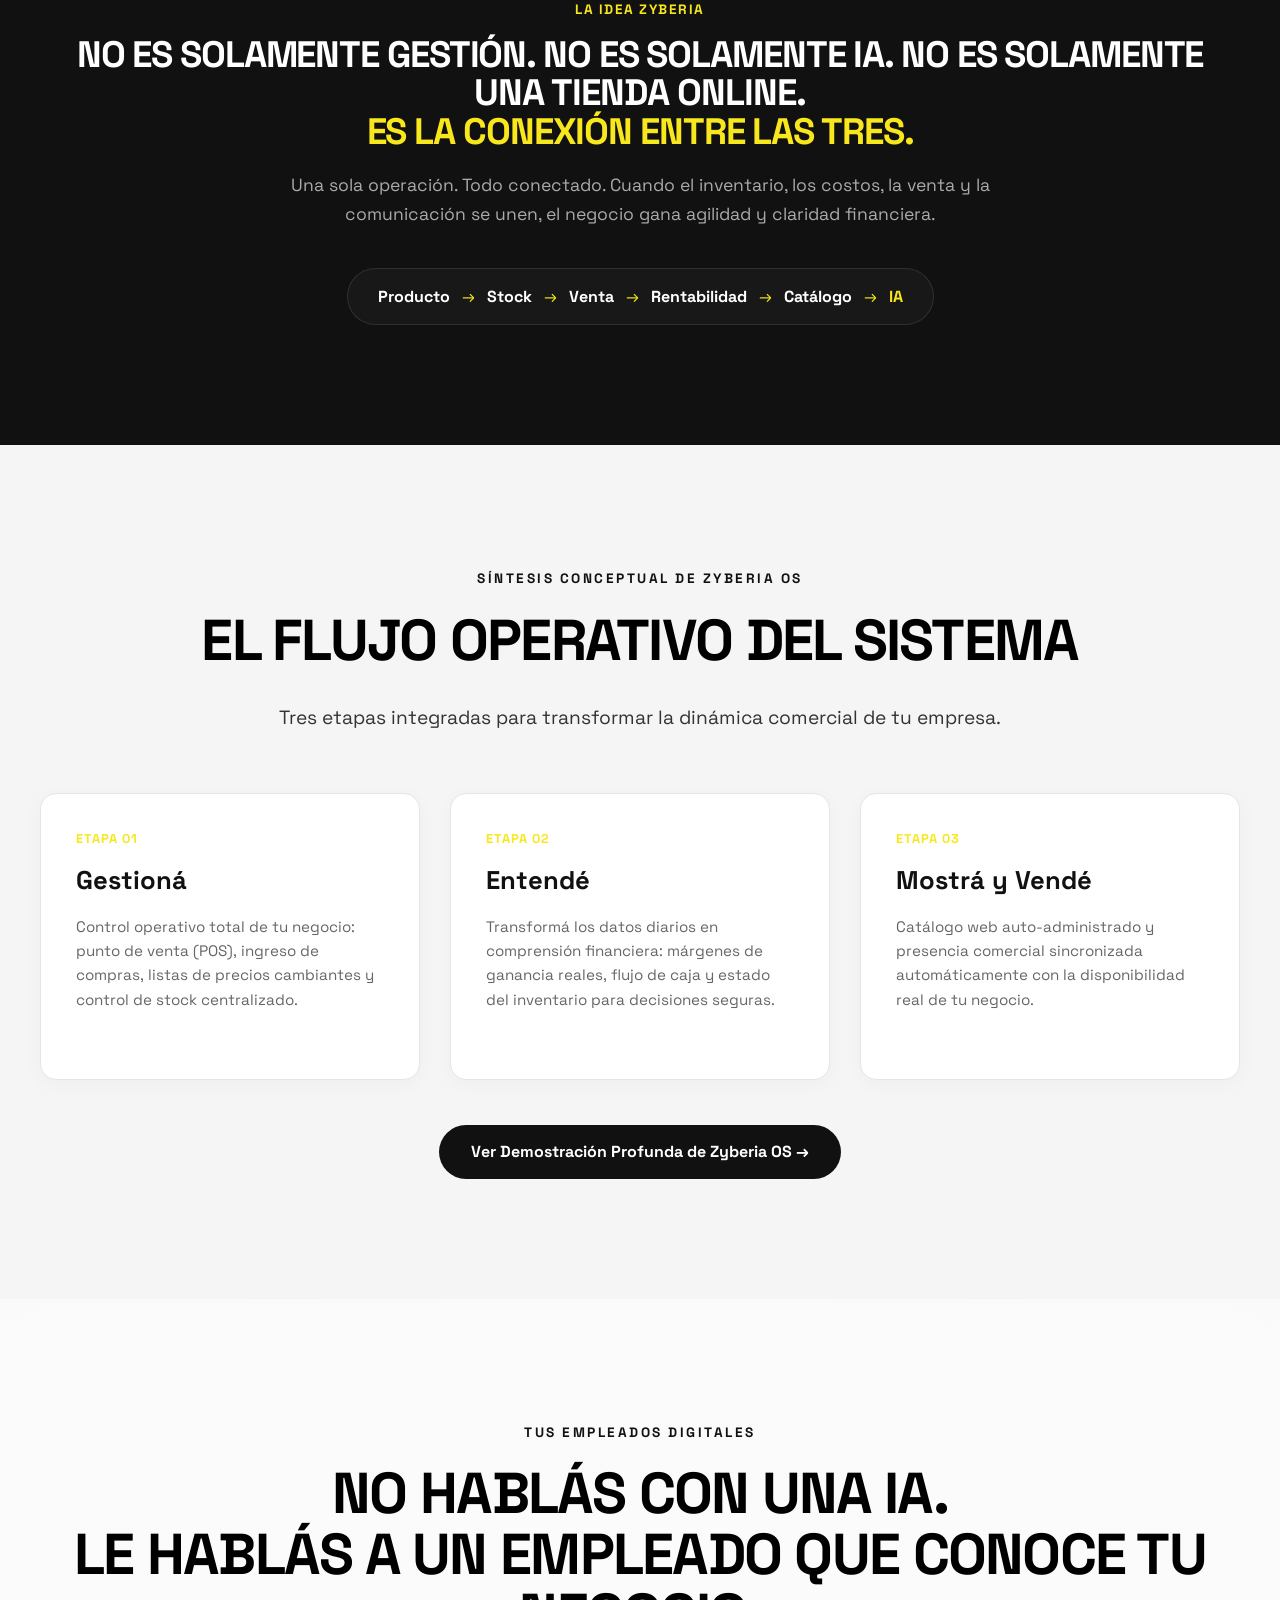
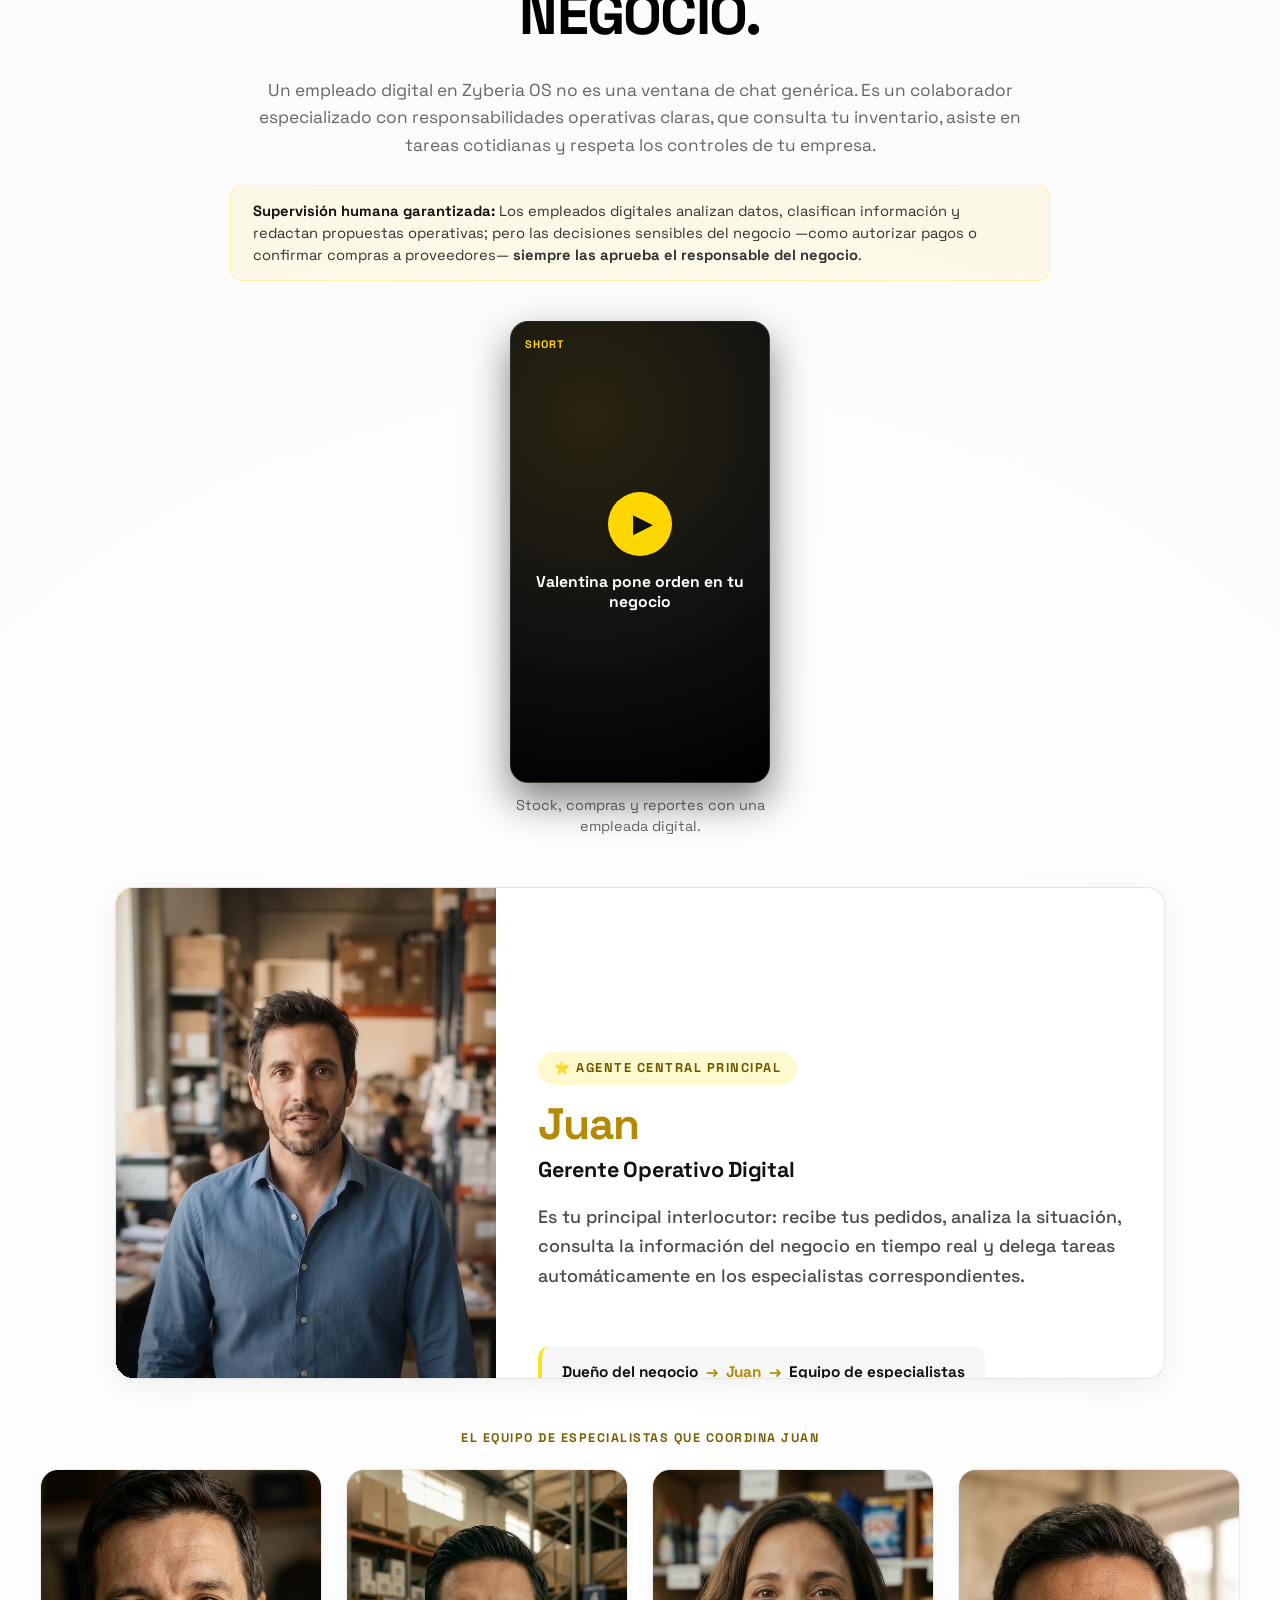
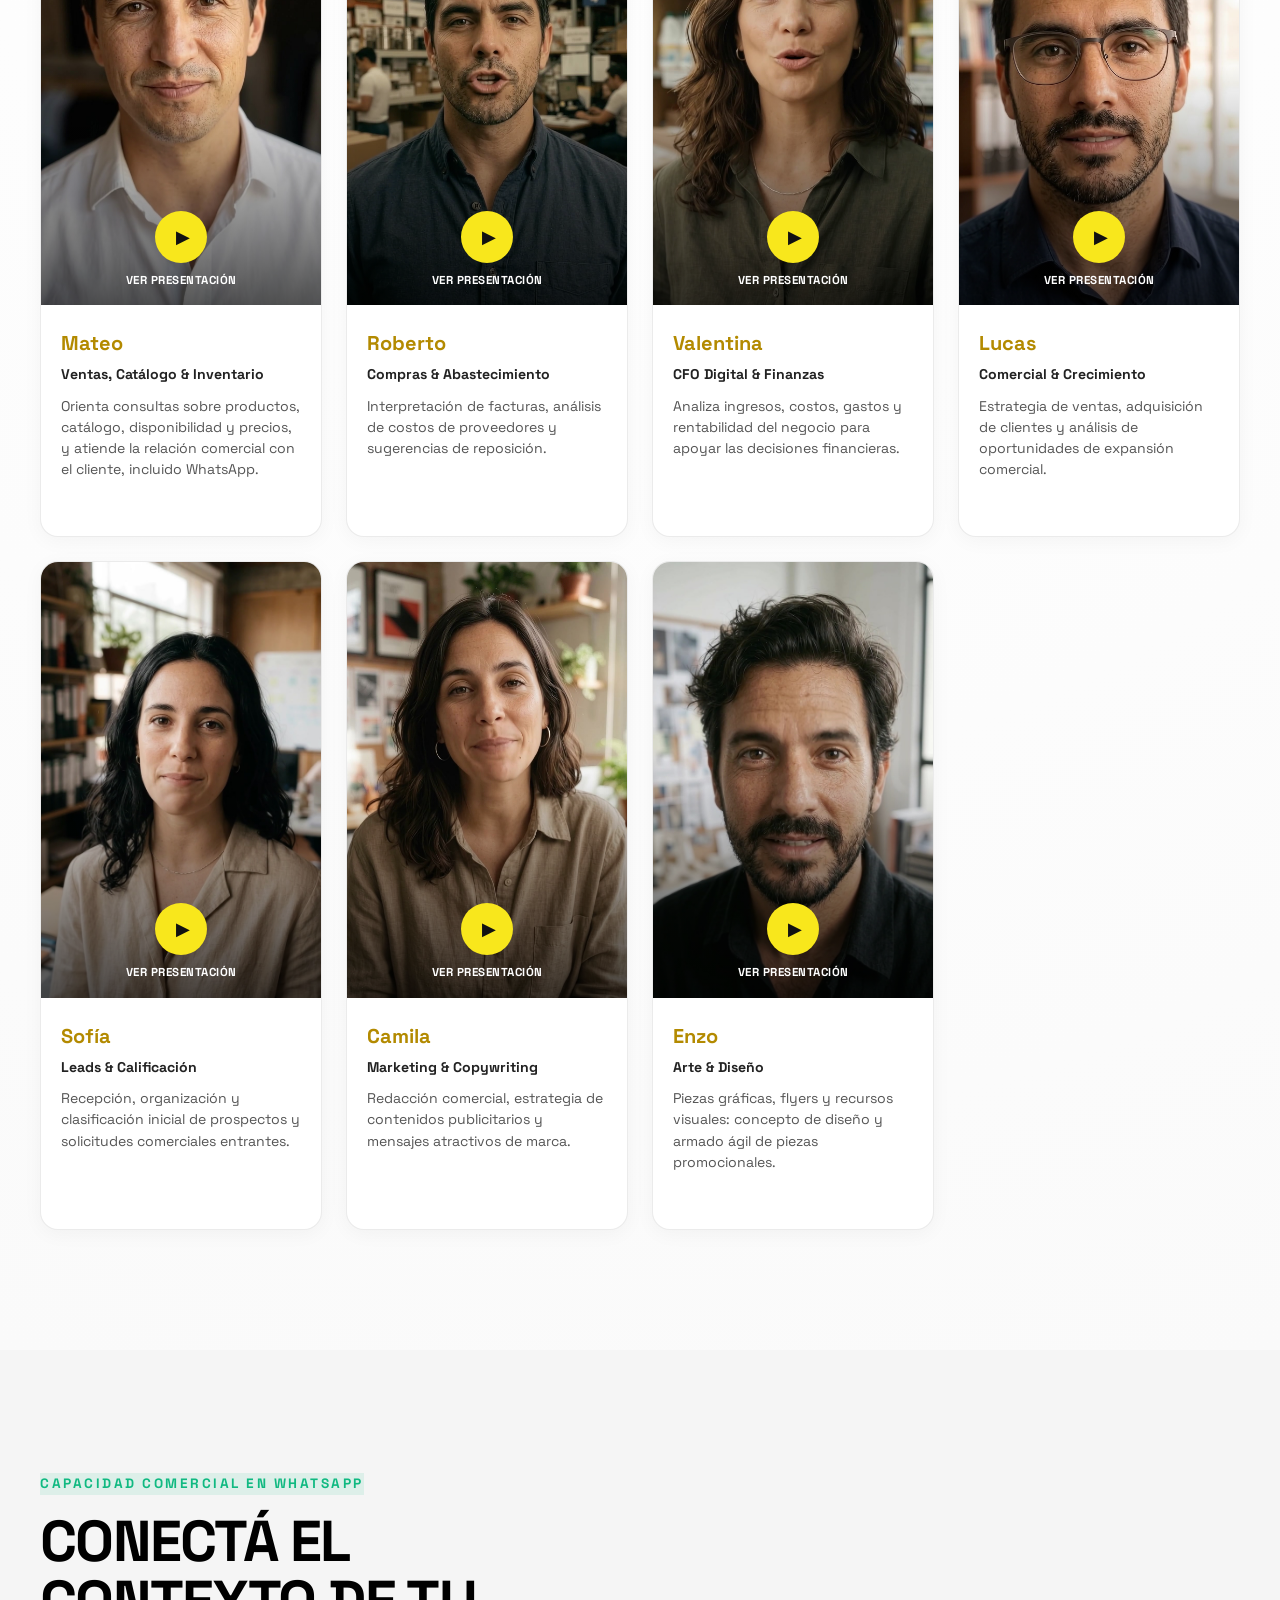
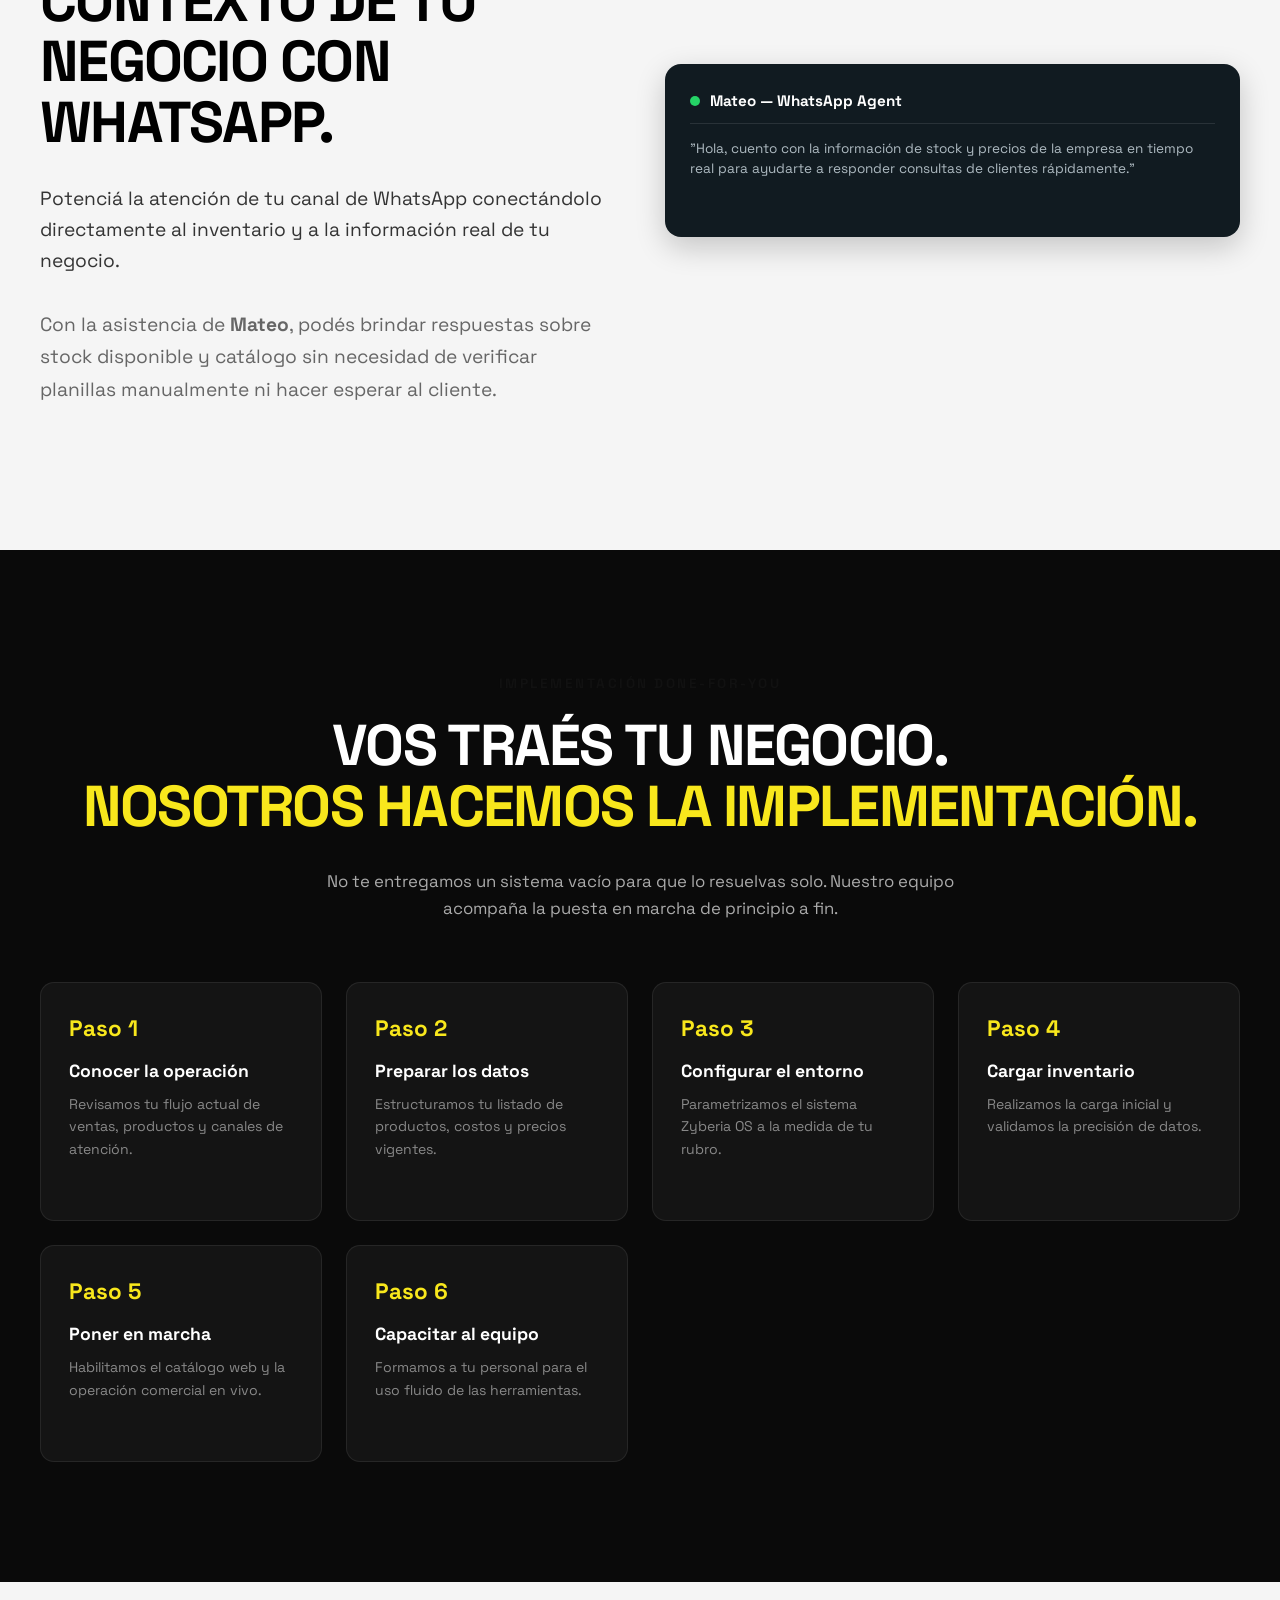
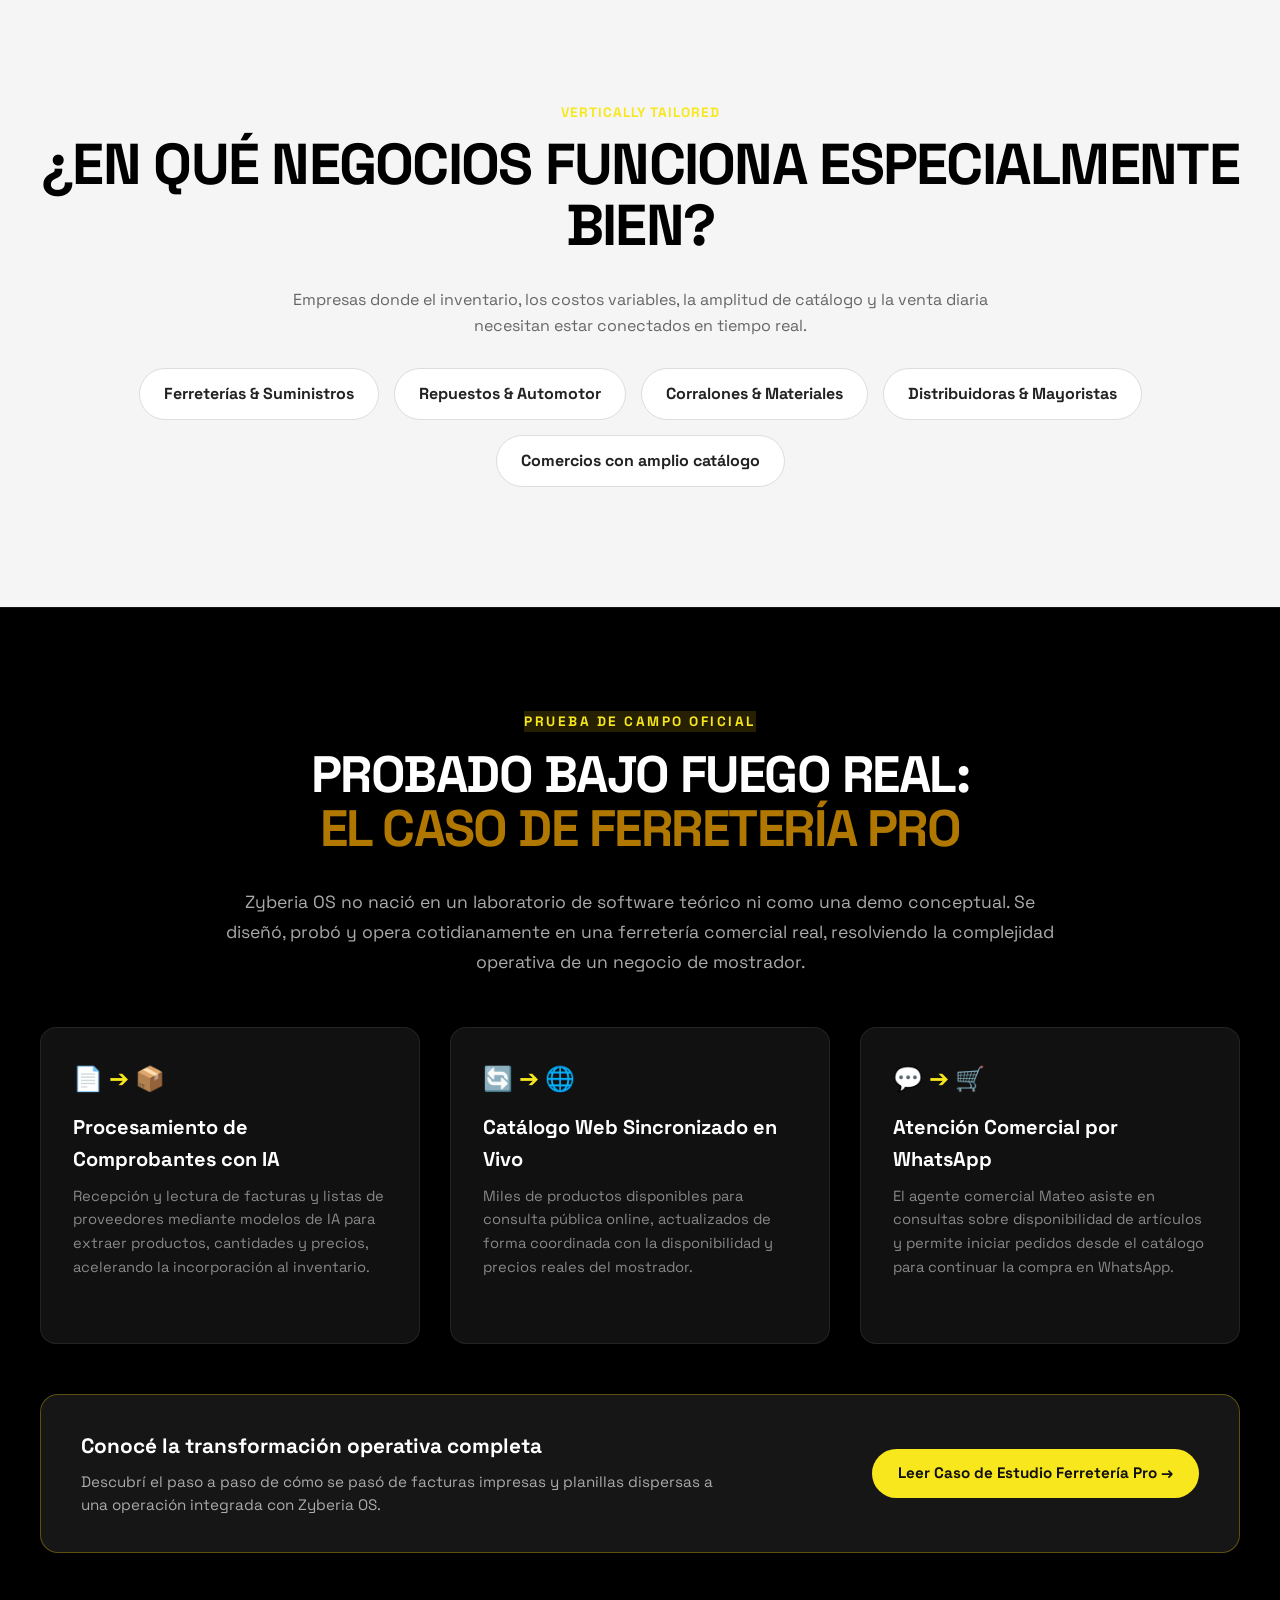
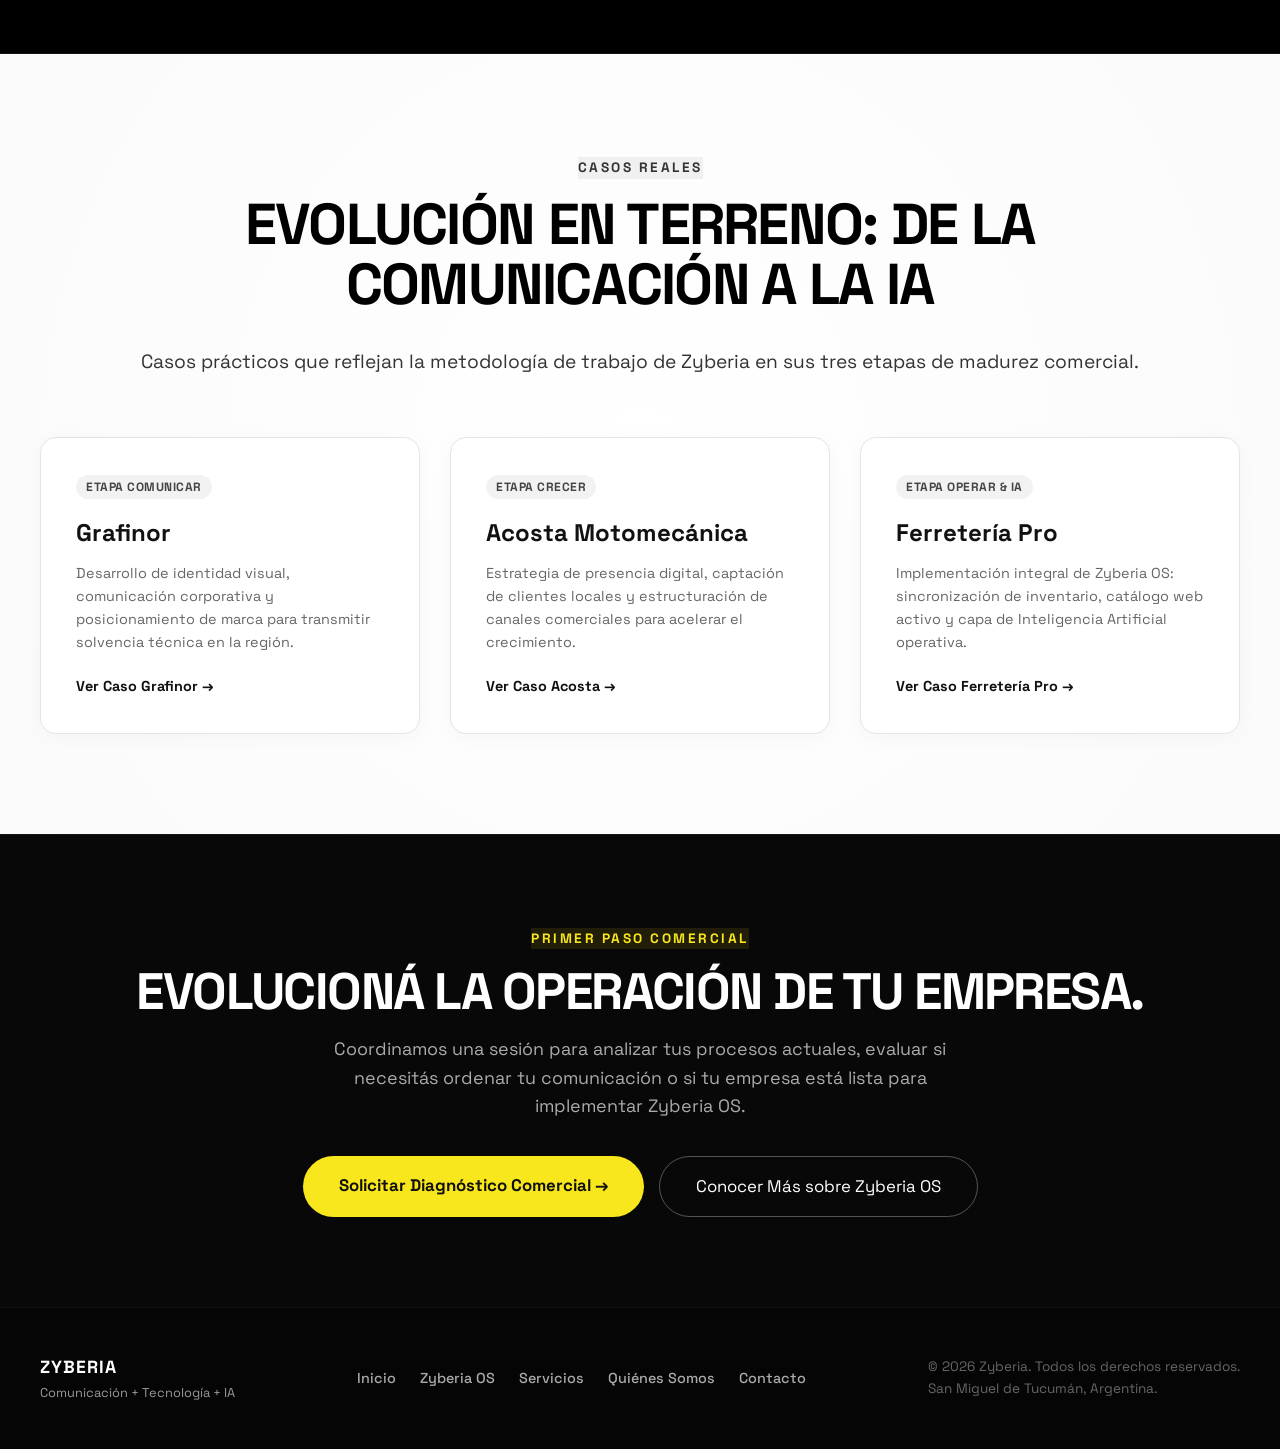
==== commit e2bd7077: "Incrustar Shorts de YouTube con carga diferida Agrega los 5 Shorts del canal @zyberia.comunicacion c" ====
--- a/index.html
+++ b/index.html
@@ -129,6 +129,31 @@
                     </div>
                 </div>
             </div>
+        </div>
+    </section>
+
+    <!-- SHORTS DE YOUTUBE: ZYBERIA OS EN 1 MINUTO -->
+    <section id="shorts" class="section" style="background: #080808; padding: 80px 0; border-top: 1px solid rgba(255,255,255,0.06); text-align: center;">
+        <div class="container reveal">
+            <span class="section-badge" style="margin: 0 auto 15px;">VERLO PARA CREERLO</span>
+            <h2 class="section-title text-white" style="font-size: clamp(1.9rem, 3.6vw, 2.7rem);">Zyberia OS en menos de un minuto.</h2>
+            <div class="yt-shorts-row">
+                <div class="yt-short-item">
+                    <div class="yt-short" data-yt="50Es51Ny4Vs" role="button" tabindex="0" aria-label="Reproducir video: Es hora de romper las cadenas con Zyberia OS">
+                        <span class="yt-short__tag">Short</span><span class="yt-short__play">▶</span>
+                        <span class="yt-short__title">Romper las cadenas del papeleo</span>
+                    </div>
+                    <p>Facturas, papeles, proveedores y productos para cargar.</p>
+                </div>
+                <div class="yt-short-item">
+                    <div class="yt-short" data-yt="SJES3IWPwyo" role="button" tabindex="0" aria-label="Reproducir video: Zyberia OS, sistema de gestión con catálogo web y empleados digitales">
+                        <span class="yt-short__tag">Short</span><span class="yt-short__play">▶</span>
+                        <span class="yt-short__title">Gestión, catálogo web y empleados digitales</span>
+                    </div>
+                    <p>Un sistema completo con un equipo de empleados digitales.</p>
+                </div>
+            </div>
+            <a class="yt-channel-link" href="https://www.youtube.com/@zyberia.comunicacion" target="_blank" rel="noopener">Ver más en nuestro canal de YouTube →</a>
         </div>
     </section>
 
@@ -308,6 +333,16 @@
                 <strong style="color: #111;">Supervisión humana garantizada:</strong> Los empleados digitales analizan datos, clasifican información y redactan propuestas operativas; pero las decisiones sensibles del negocio —como autorizar pagos o confirmar compras a proveedores— <strong>siempre las aprueba el responsable del negocio</strong>.
             </div>
 
+            <div class="yt-shorts-row" style="margin: 0 auto 50px;">
+                <div class="yt-short-item">
+                    <div class="yt-short" data-yt="Mv7deEso-Pw" role="button" tabindex="0" aria-label="Reproducir video: Valentina pone orden en tu negocio">
+                        <span class="yt-short__tag">Short</span><span class="yt-short__play">▶</span>
+                        <span class="yt-short__title">Valentina pone orden en tu negocio</span>
+                    </div>
+                    <p style="color: #666;">Stock, compras y reportes con una empleada digital.</p>
+                </div>
+            </div>
+
             <!-- JUAN: agente central -->
             <div class="agent-card-unified juan-principal-card" style="margin-bottom: 50px; text-align: left; max-width: 1050px; margin-left: auto; margin-right: auto;">
                 <div class="juan-grid-wrapper" style="display: flex; flex-wrap: wrap; align-items: stretch;">
--- a/style.css
+++ b/style.css
@@ -3234,3 +3234,15 @@
     top: 0 !important;
     left: 0 !important;
 }
+
+/* ===== YouTube Shorts (facade: no carga YouTube hasta el clic) ===== */
+.yt-shorts-row { display: flex; flex-wrap: wrap; justify-content: center; gap: 28px; margin: 40px auto 0; }
+.yt-short-item { width: 260px; max-width: 100%; text-align: center; }
+.yt-short-item p { color: #aaa; font-size: 0.9rem; line-height: 1.45; margin: 12px 0 0; }
+.yt-short { position: relative; width: 100%; aspect-ratio: 9 / 16; border-radius: 18px; overflow: hidden; cursor: pointer; border: 1px solid rgba(255,255,255,0.12); background: radial-gradient(circle at 30% 20%, #2a2410 0%, #111 55%, #000 100%); box-shadow: 0 18px 40px rgba(0,0,0,0.5); display: flex; flex-direction: column; align-items: center; justify-content: center; gap: 16px; padding: 22px; color: #fff; transition: transform .2s, border-color .2s; }
+.yt-short:hover, .yt-short:focus-visible { transform: translateY(-3px); border-color: rgba(255,215,0,0.6); outline: none; }
+.yt-short__play { width: 64px; height: 64px; border-radius: 50%; background: #ffd700; color: #111; display: flex; align-items: center; justify-content: center; font-size: 1.6rem; padding-left: 5px; }
+.yt-short__title { font-weight: 700; font-size: 0.98rem; line-height: 1.3; text-align: center; }
+.yt-short__tag { position: absolute; top: 14px; left: 14px; font-size: 0.68rem; font-weight: 800; letter-spacing: 1px; text-transform: uppercase; color: #ffd700; }
+.yt-short iframe { position: absolute; inset: 0; width: 100%; height: 100%; border: 0; }
+.yt-channel-link { display: inline-block; margin-top: 28px; color: #ffd700; font-weight: 700; text-decoration: underline; font-size: 0.95rem; }
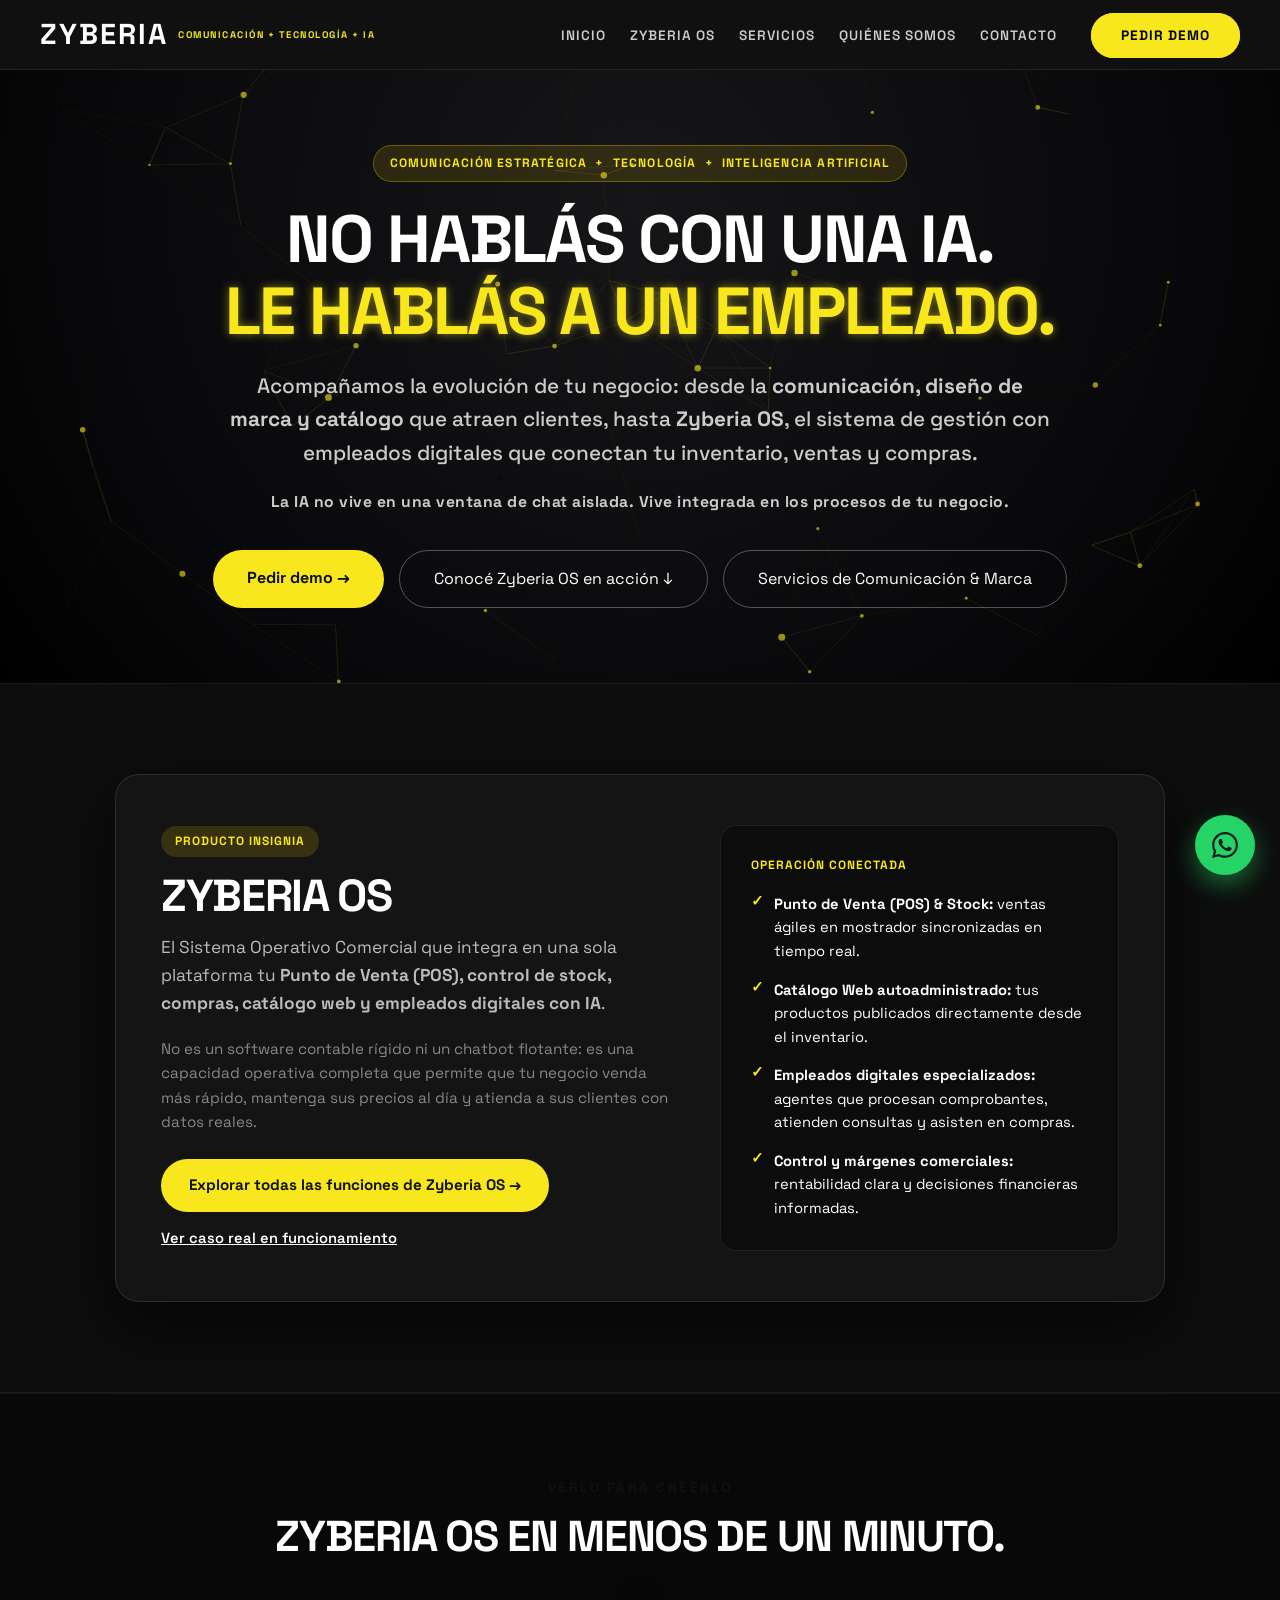
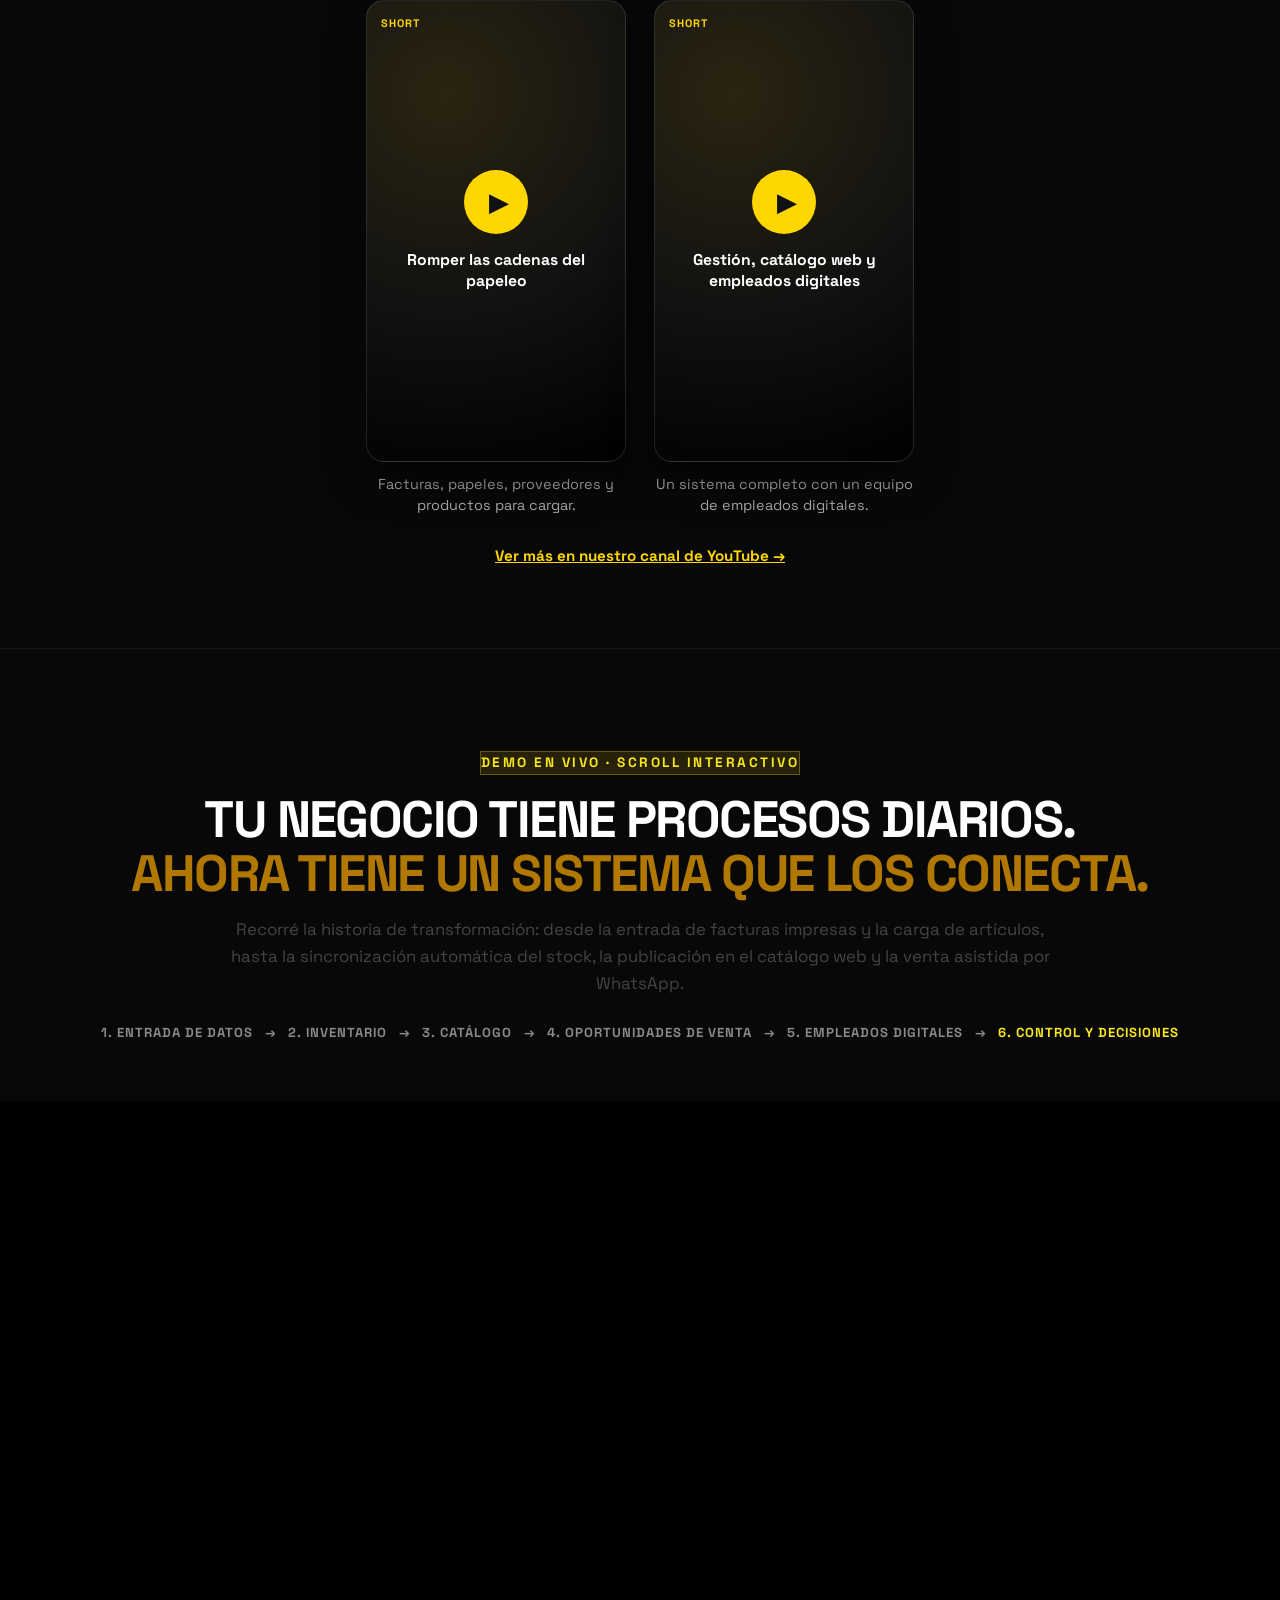
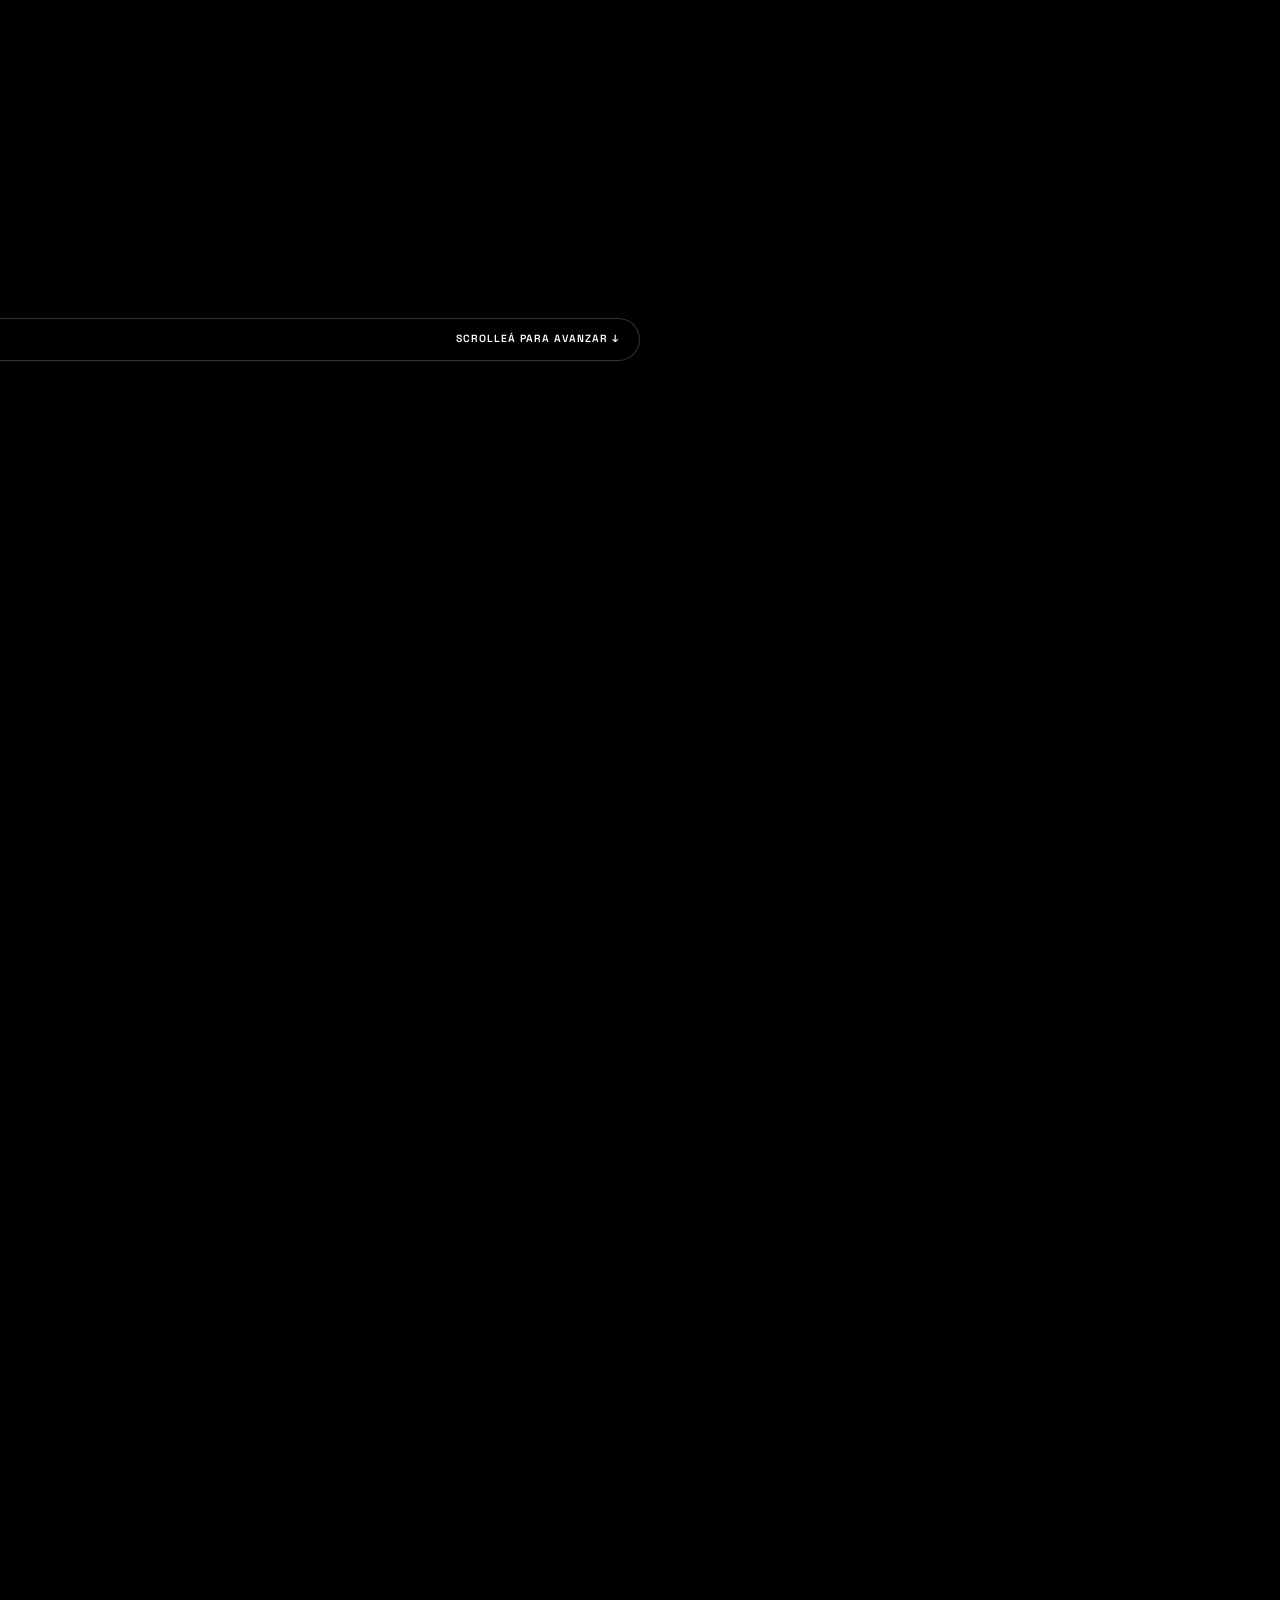
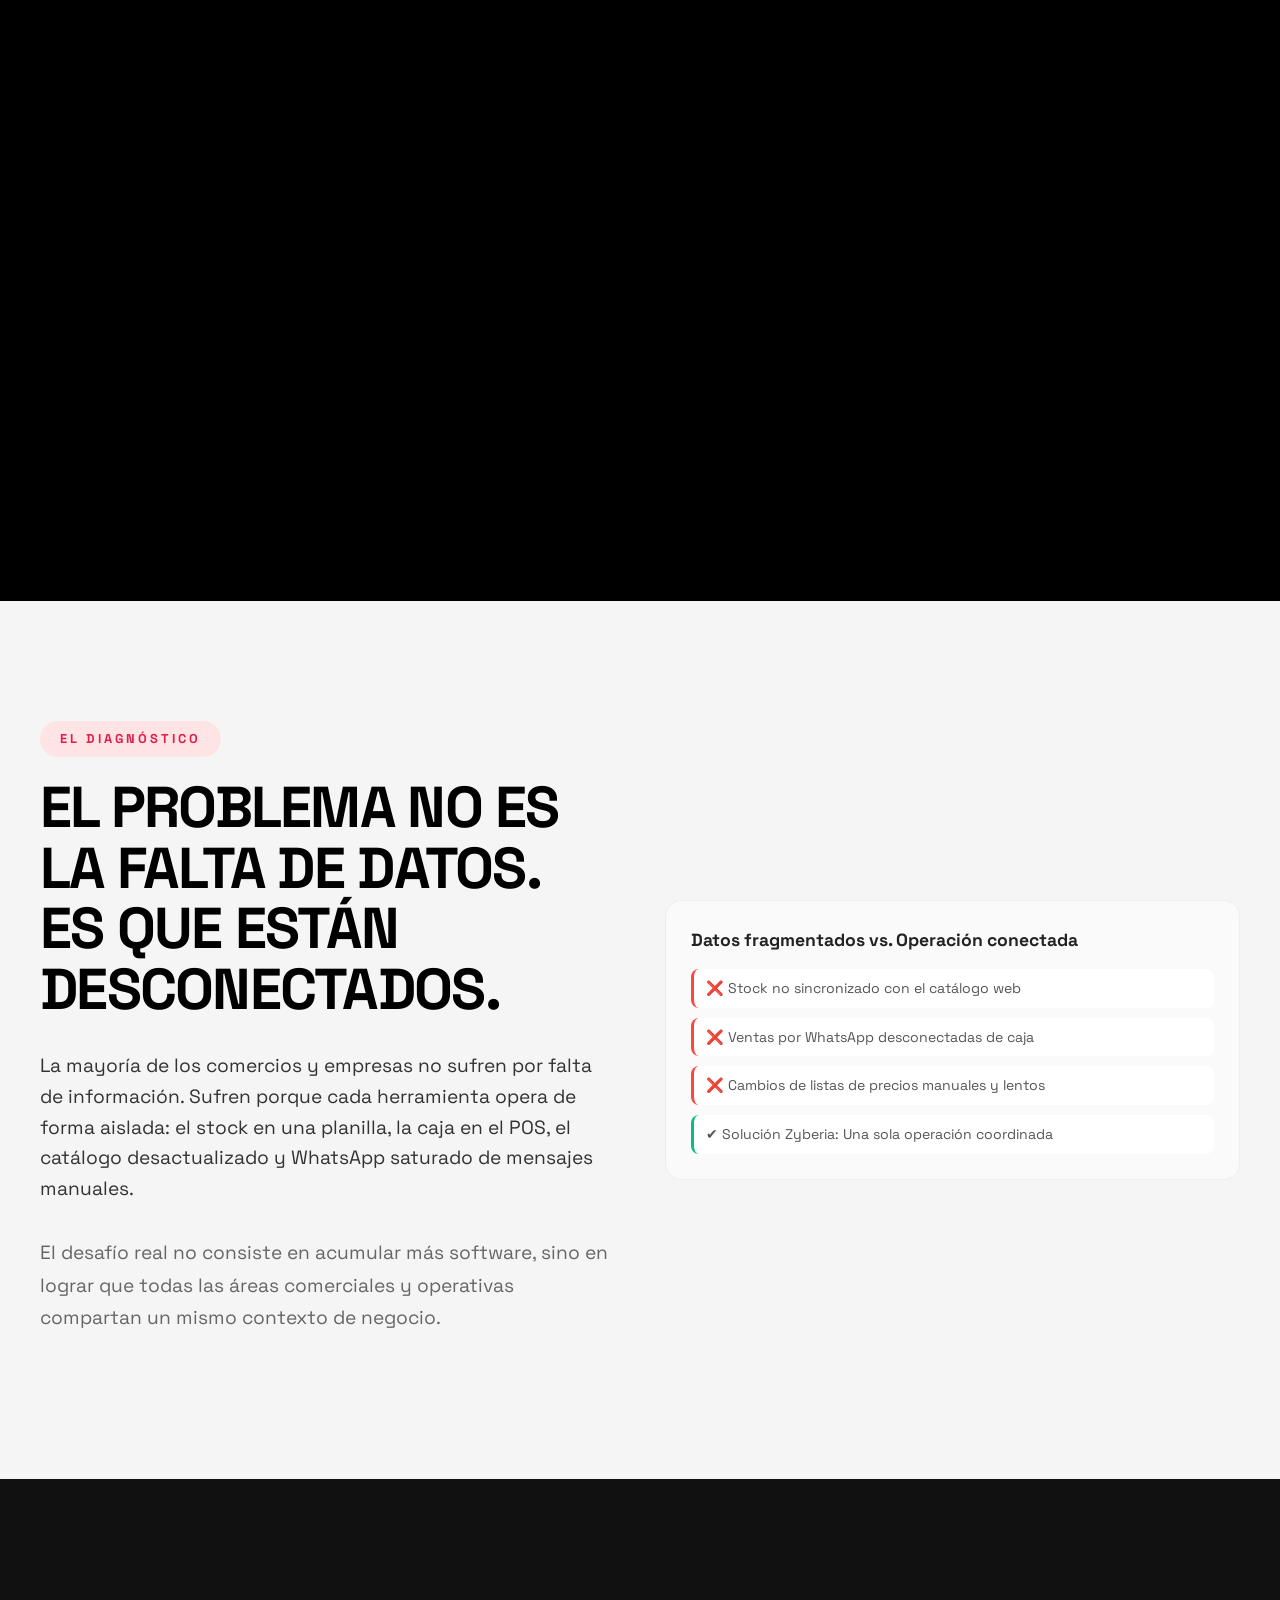
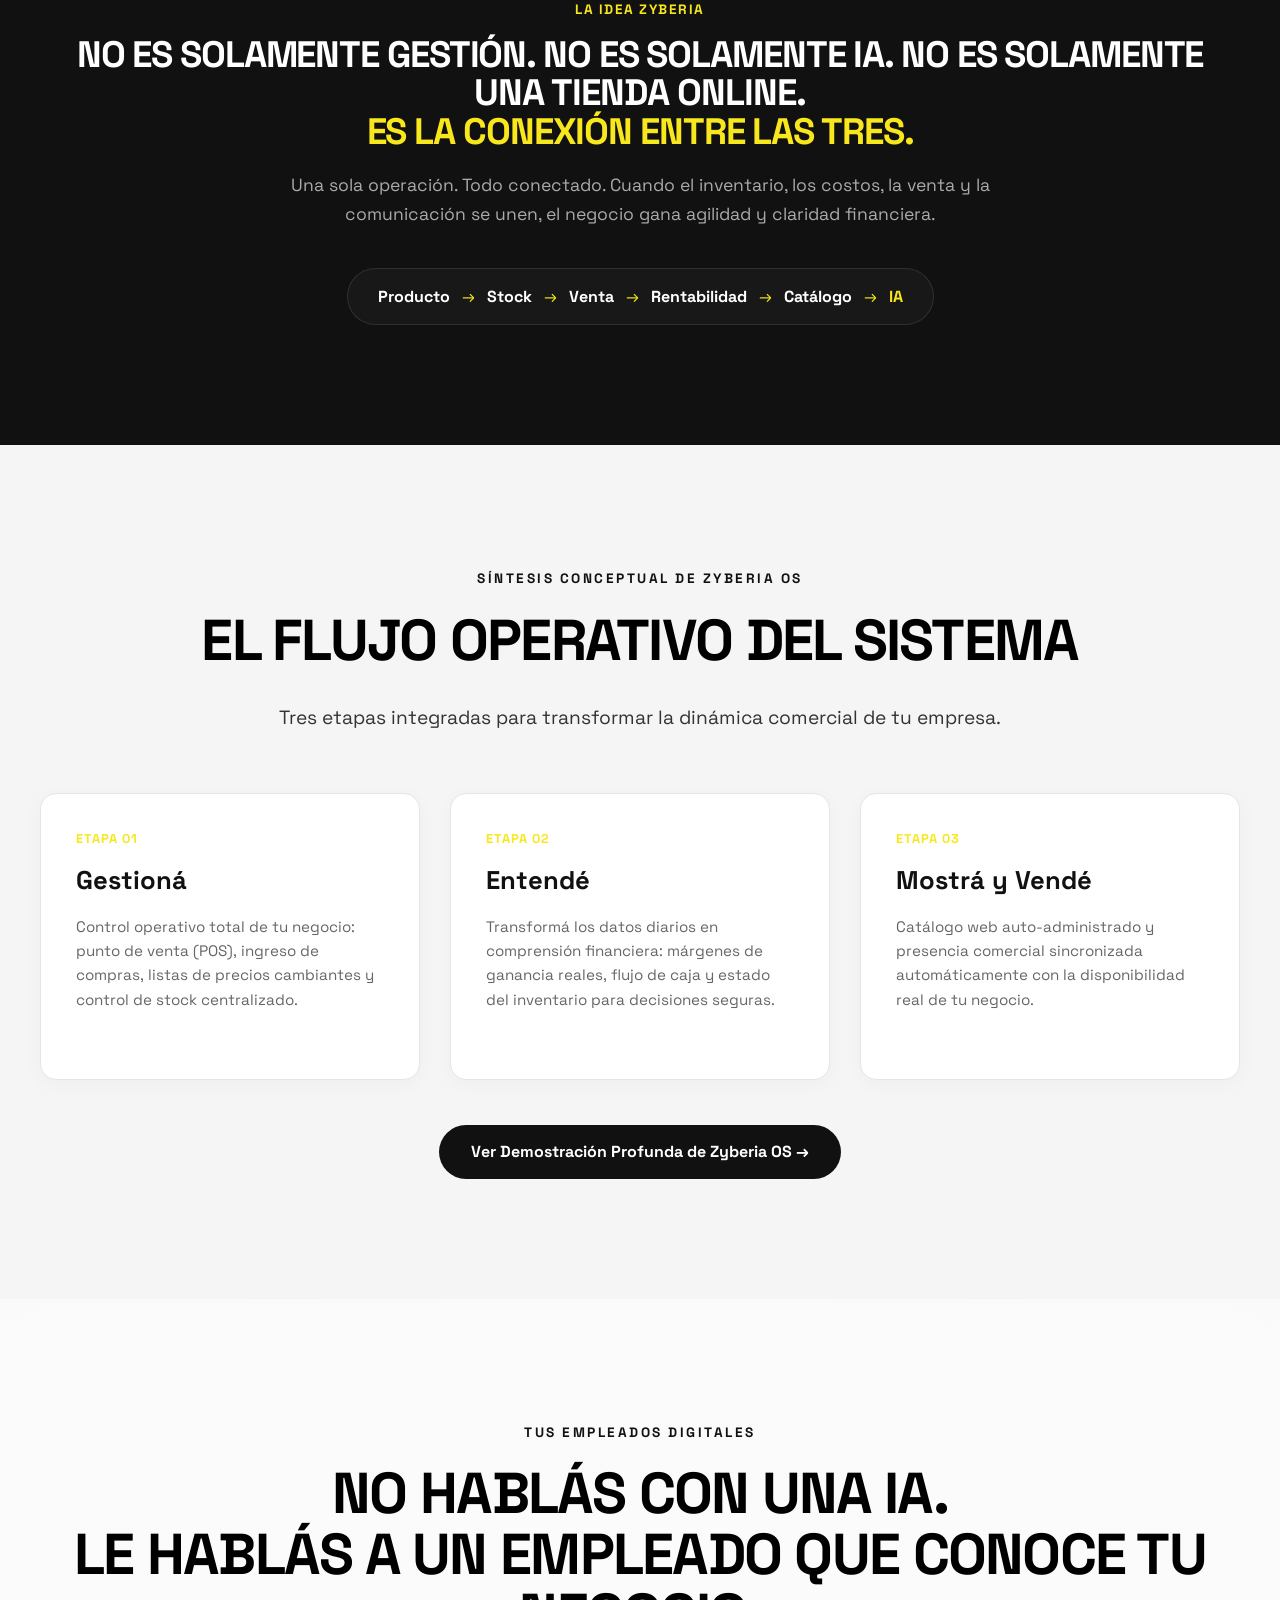
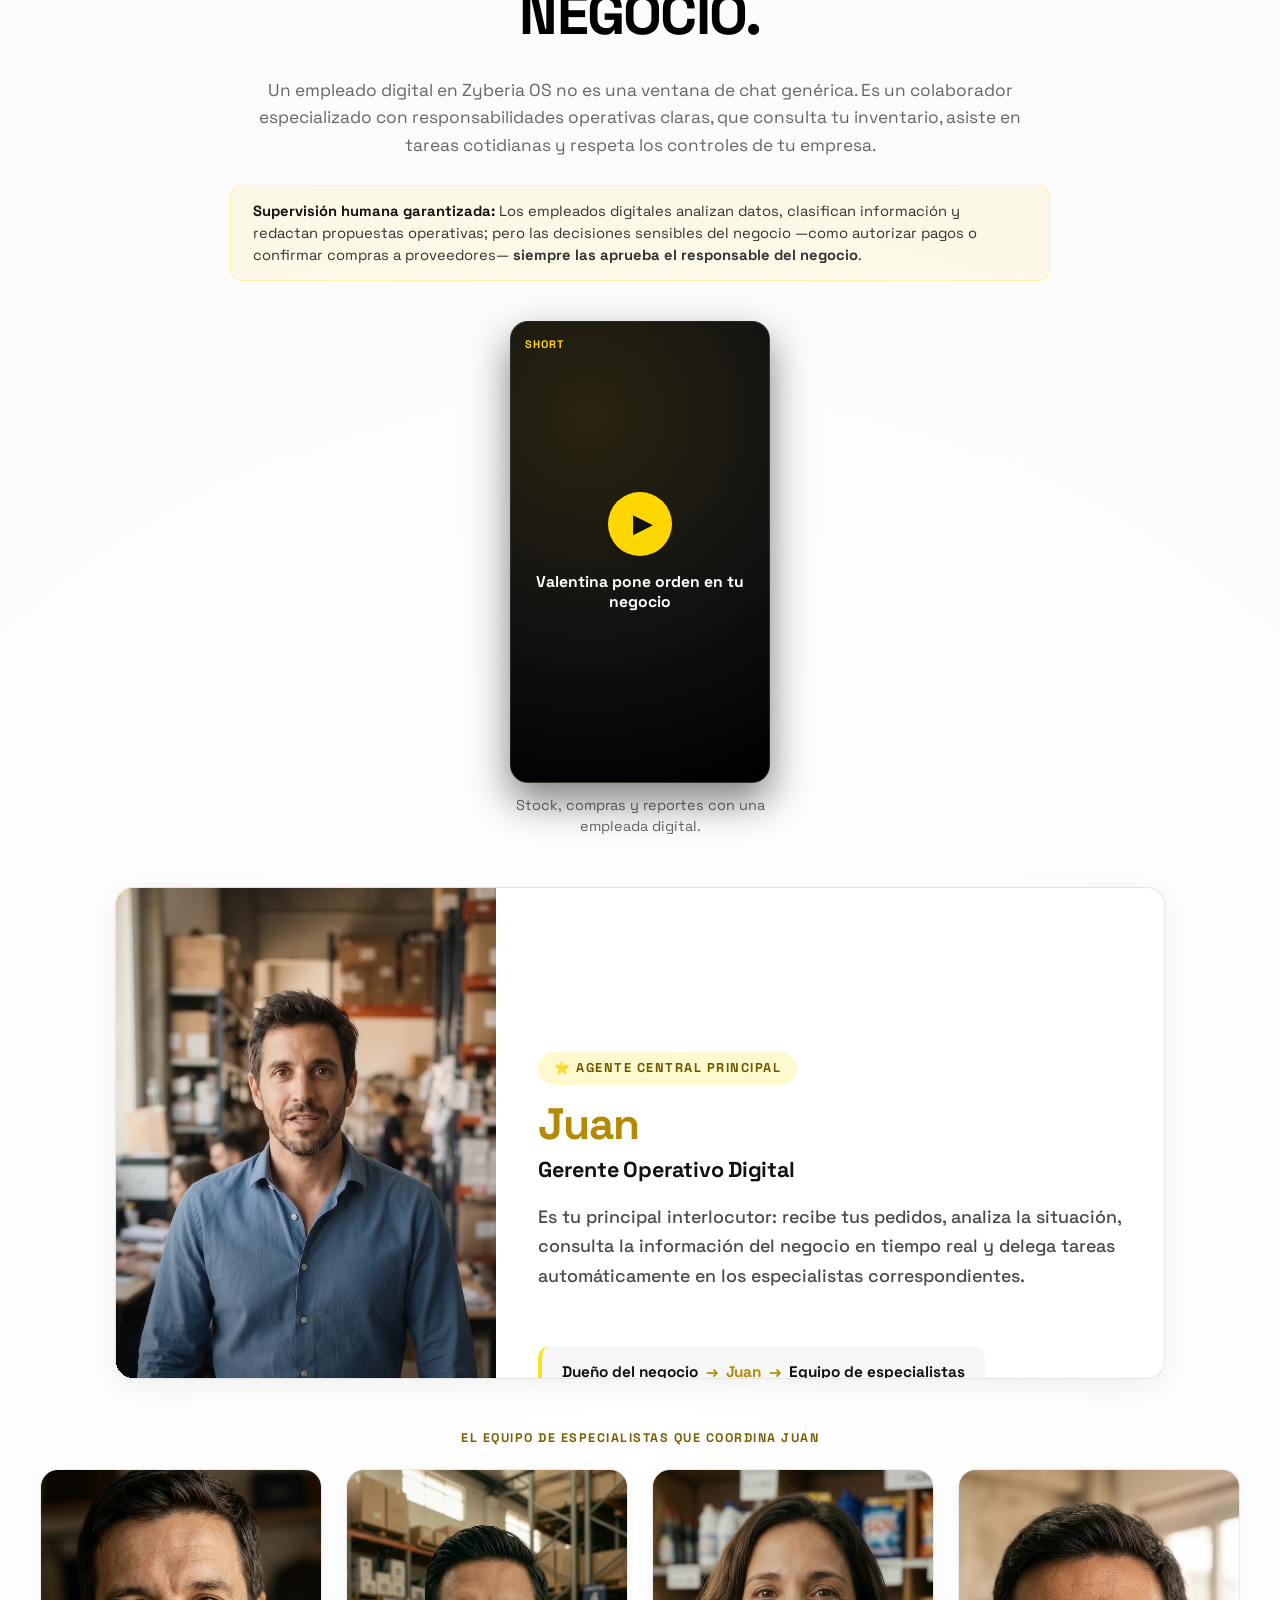
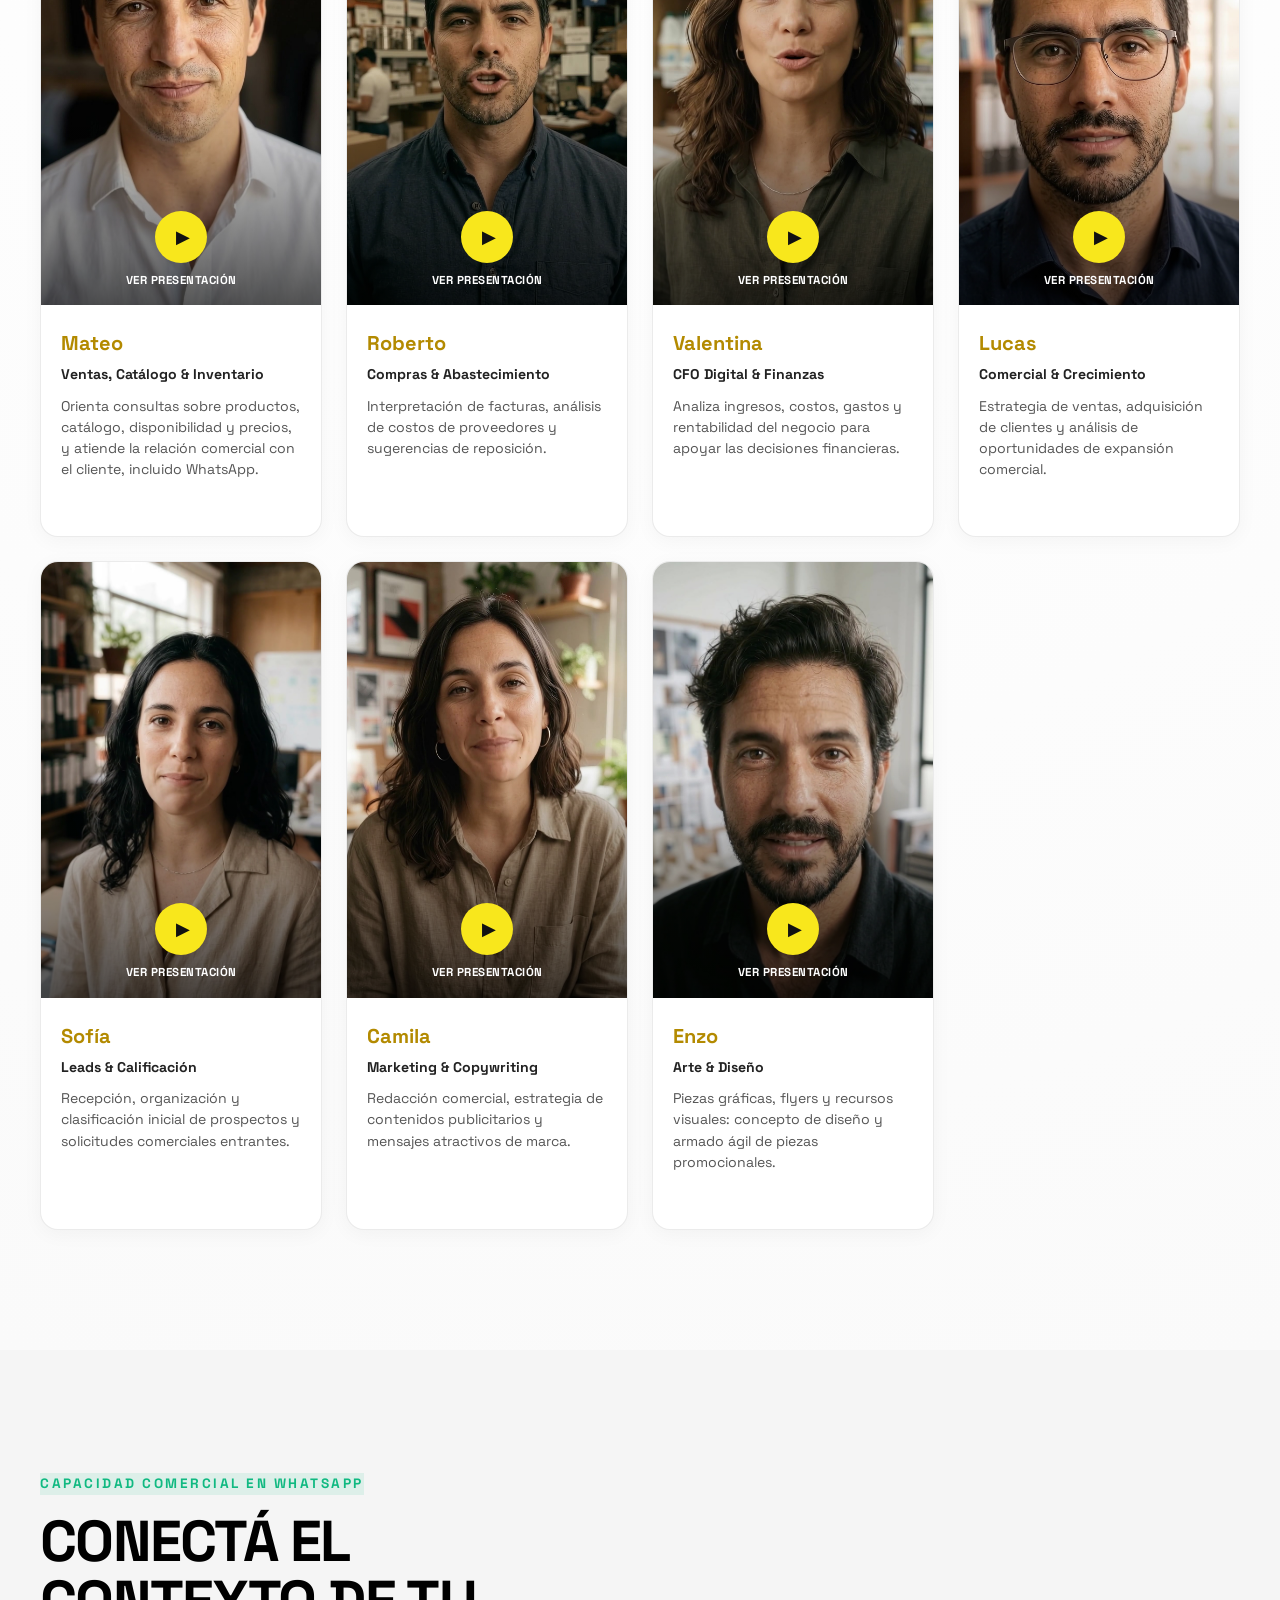
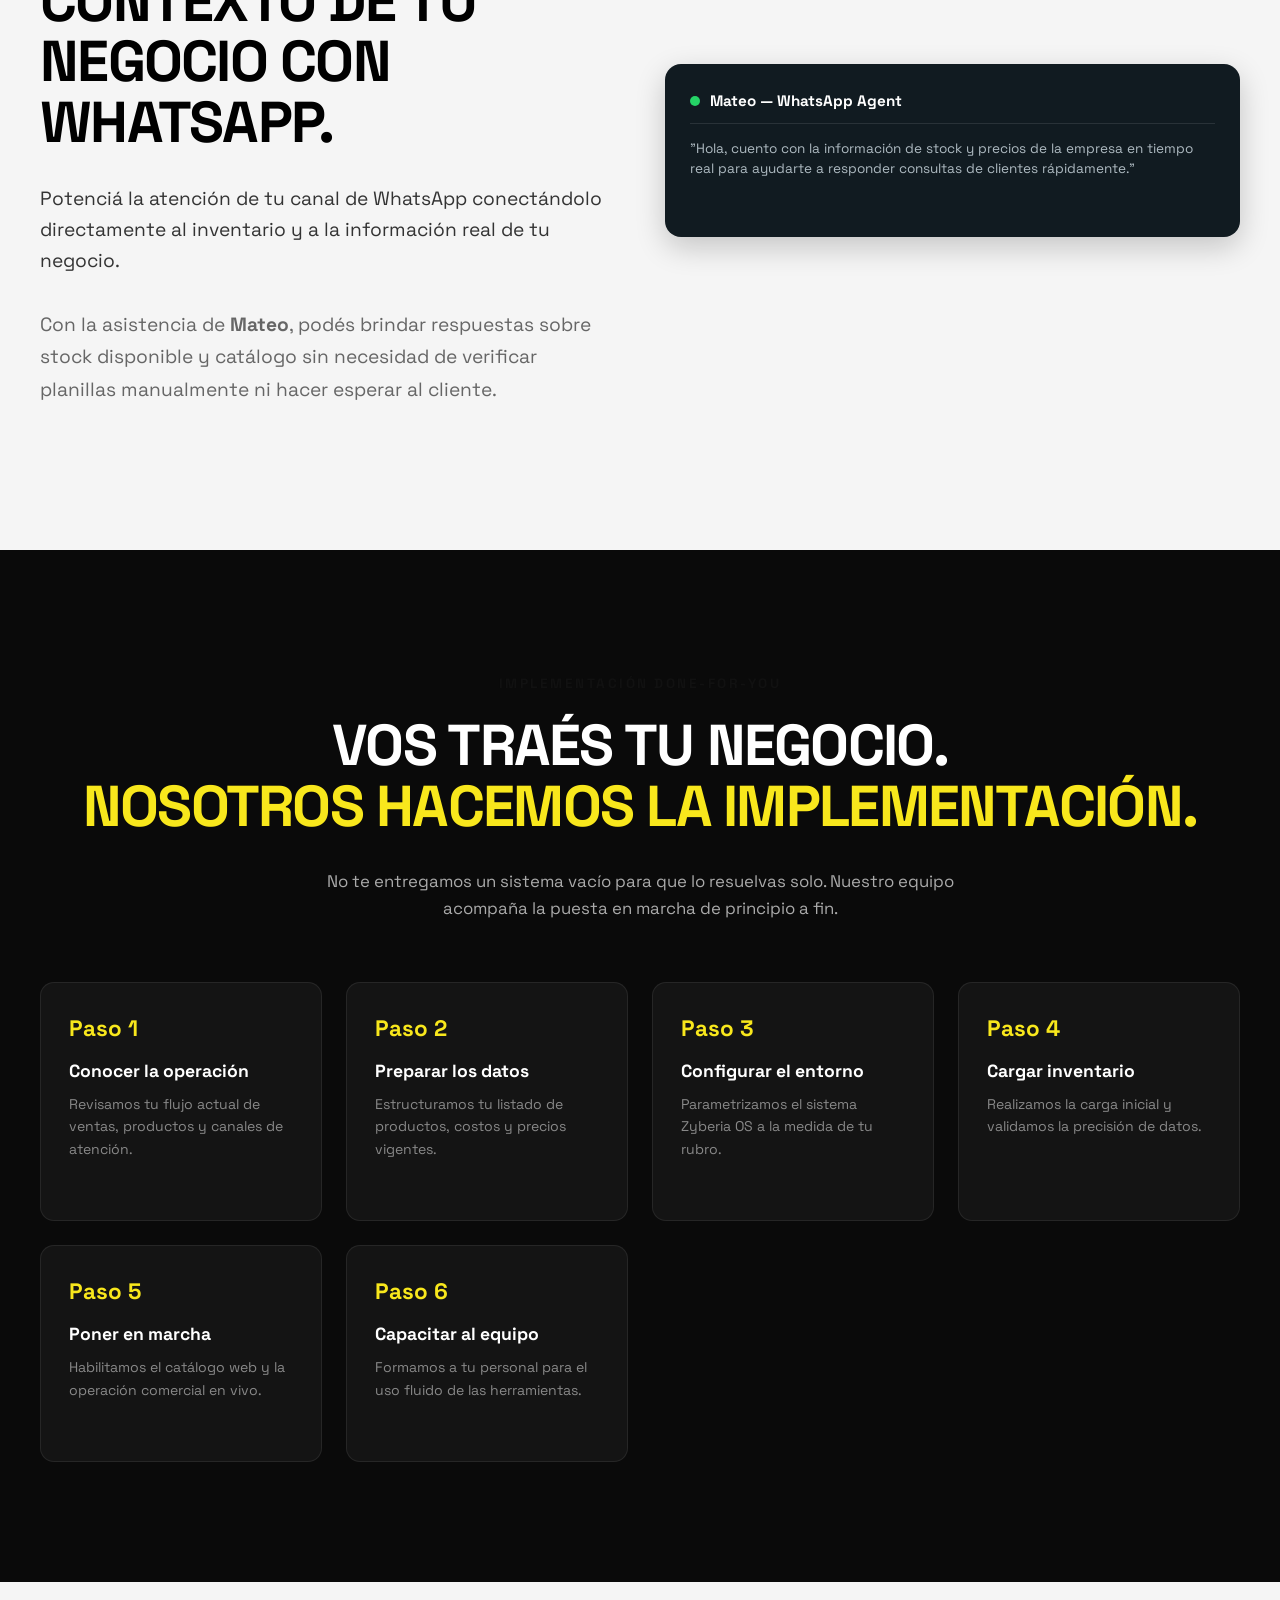
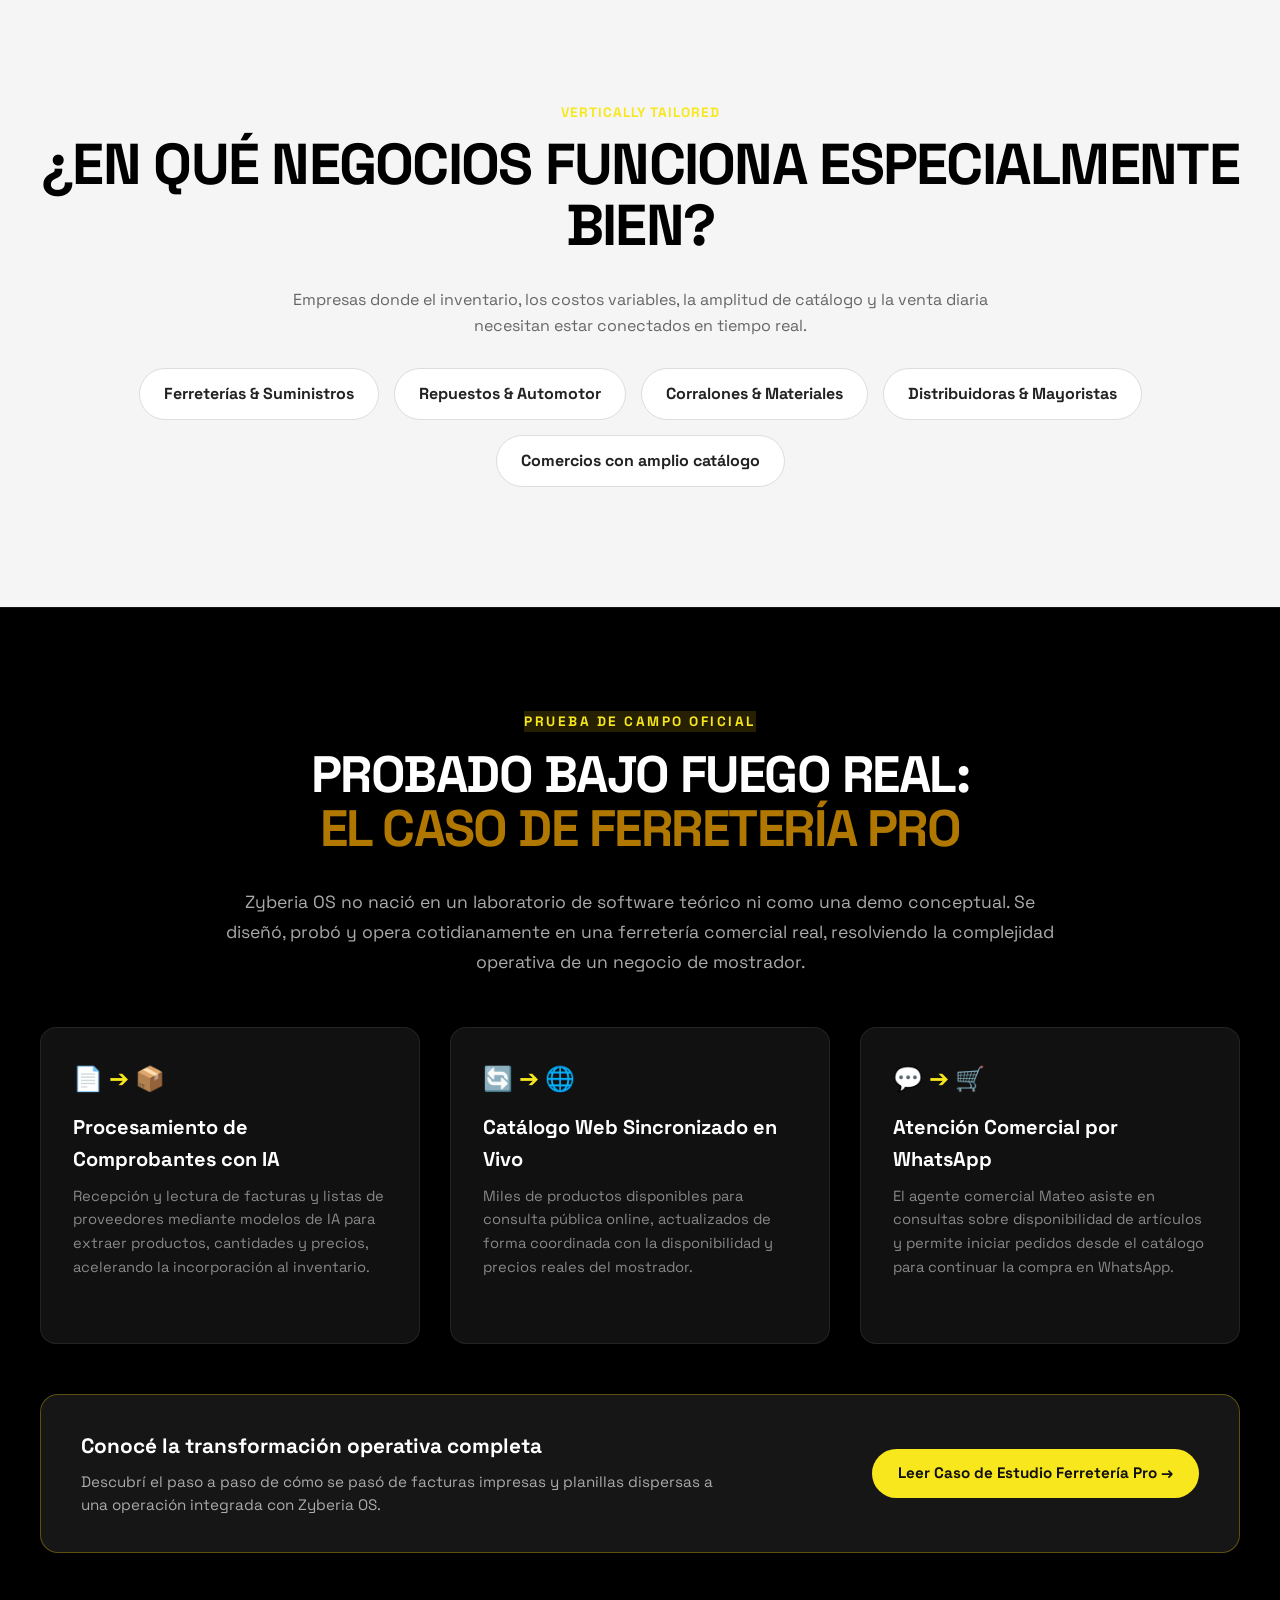
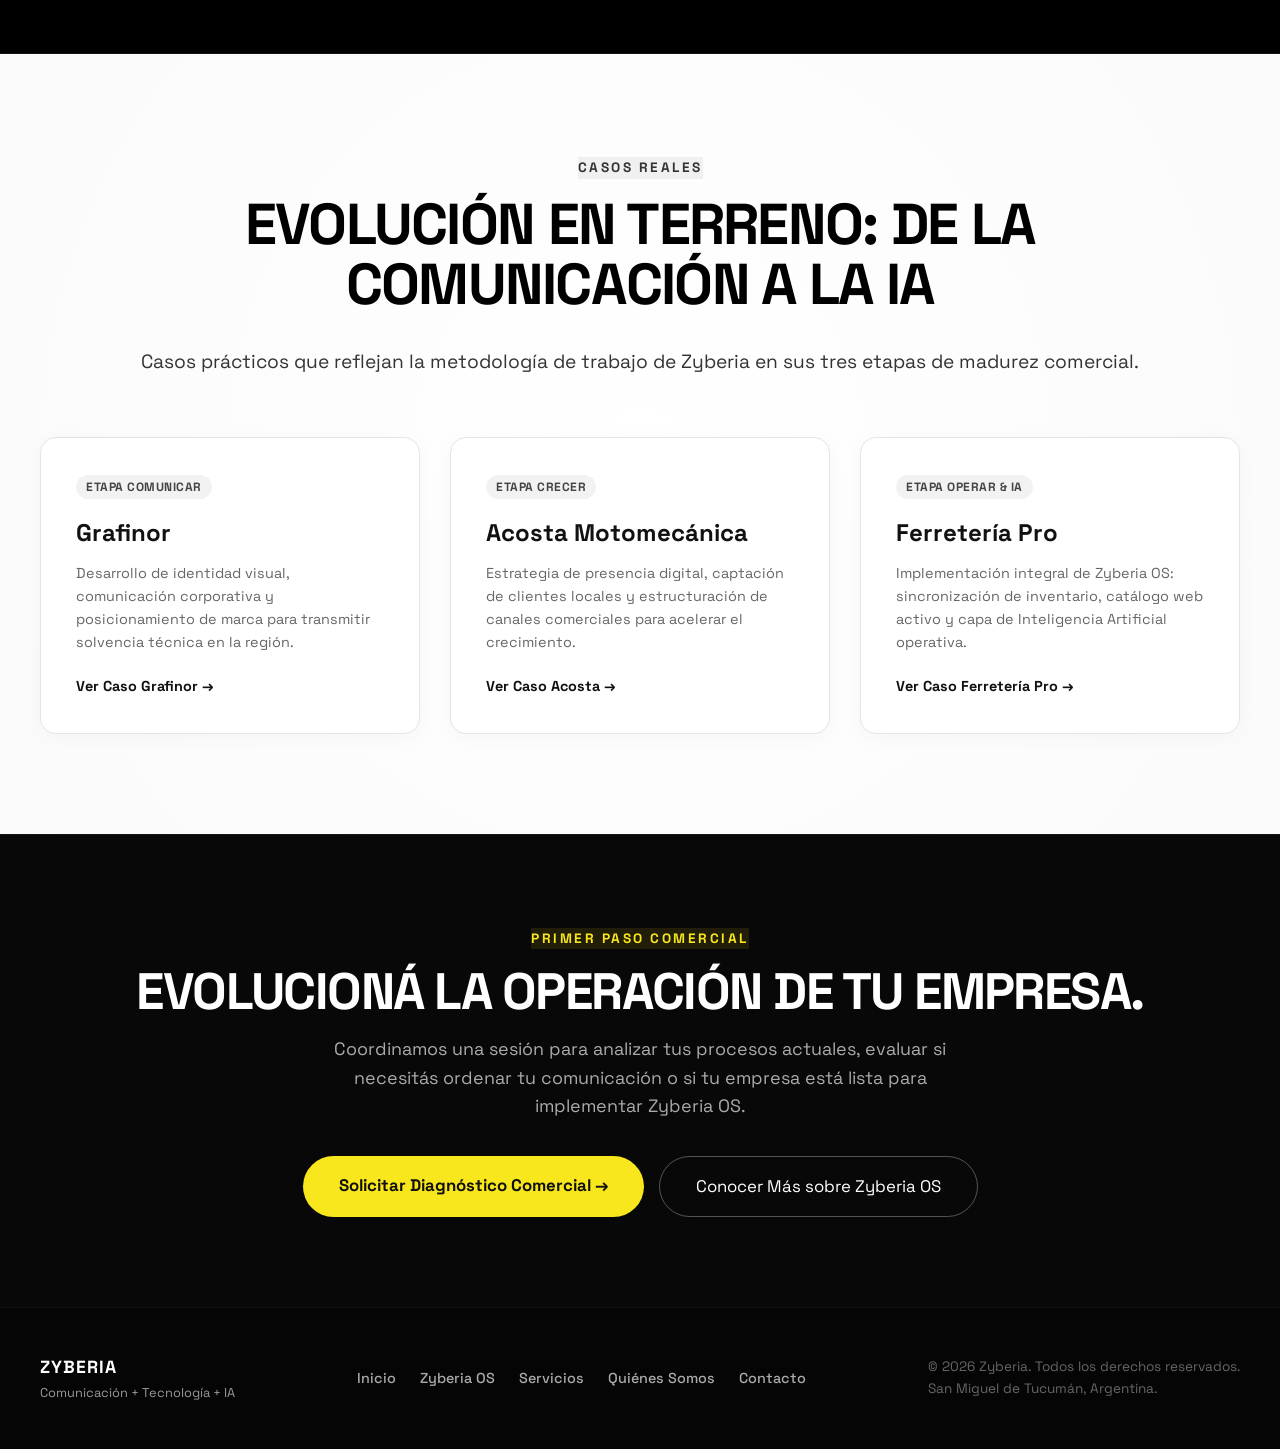
==== commit 5529fa36: "Agregar CTA "Pedir demo" en el menú y el hero - Menú: "Hablemos" pasa a "Pedir demo" en todas las pá" ====
--- a/index.html
+++ b/index.html
@@ -47,7 +47,7 @@
                 <li><a href="quienes-somos.html">Quiénes Somos</a></li>
                 <li><a href="contacto.html">Contacto</a></li>
                 <li style="margin-left: 10px;">
-                    <a href="contacto.html" class="nav-cta" style="background: var(--color-yellow); color: #111; font-weight: 800; border: none; padding: 10px 20px; border-radius: 50px;">Hablemos</a>
+                    <a href="contacto.html?servicio=demo" class="nav-cta" style="background: var(--color-yellow); color: #111; font-weight: 800; border: none; padding: 10px 20px; border-radius: 50px;">Pedir demo</a>
                 </li>
             </ul>
 
@@ -79,7 +79,8 @@
             </p>
             
             <div class="hero-actions" style="display: flex; gap: 15px; justify-content: center; flex-wrap: wrap; margin-top: 35px;">
-                <a href="#producto-insignia" class="btn-primary" style="background: var(--color-yellow); color: #111; font-weight: 800; padding: 15px 34px; border-radius: 50px; text-decoration: none; font-size: 1rem;">Conocé Zyberia OS en acción ↓</a>
+                <a href="contacto.html?servicio=demo" class="btn-primary" style="background: var(--color-yellow); color: #111; font-weight: 800; padding: 15px 34px; border-radius: 50px; text-decoration: none; font-size: 1rem;">Pedir demo →</a>
+                <a href="#producto-insignia" class="btn-secondary" style="background: transparent; color: #fff; border: 1px solid rgba(255,255,255,0.3); padding: 15px 34px; border-radius: 50px; text-decoration: none; font-size: 1rem;">Conocé Zyberia OS en acción ↓</a>
                 <a href="servicios.html" class="btn-secondary" style="background: transparent; color: #fff; border: 1px solid rgba(255,255,255,0.3); padding: 15px 34px; border-radius: 50px; text-decoration: none; font-size: 1rem;">Servicios de Comunicación & Marca</a>
             </div>
         </div>
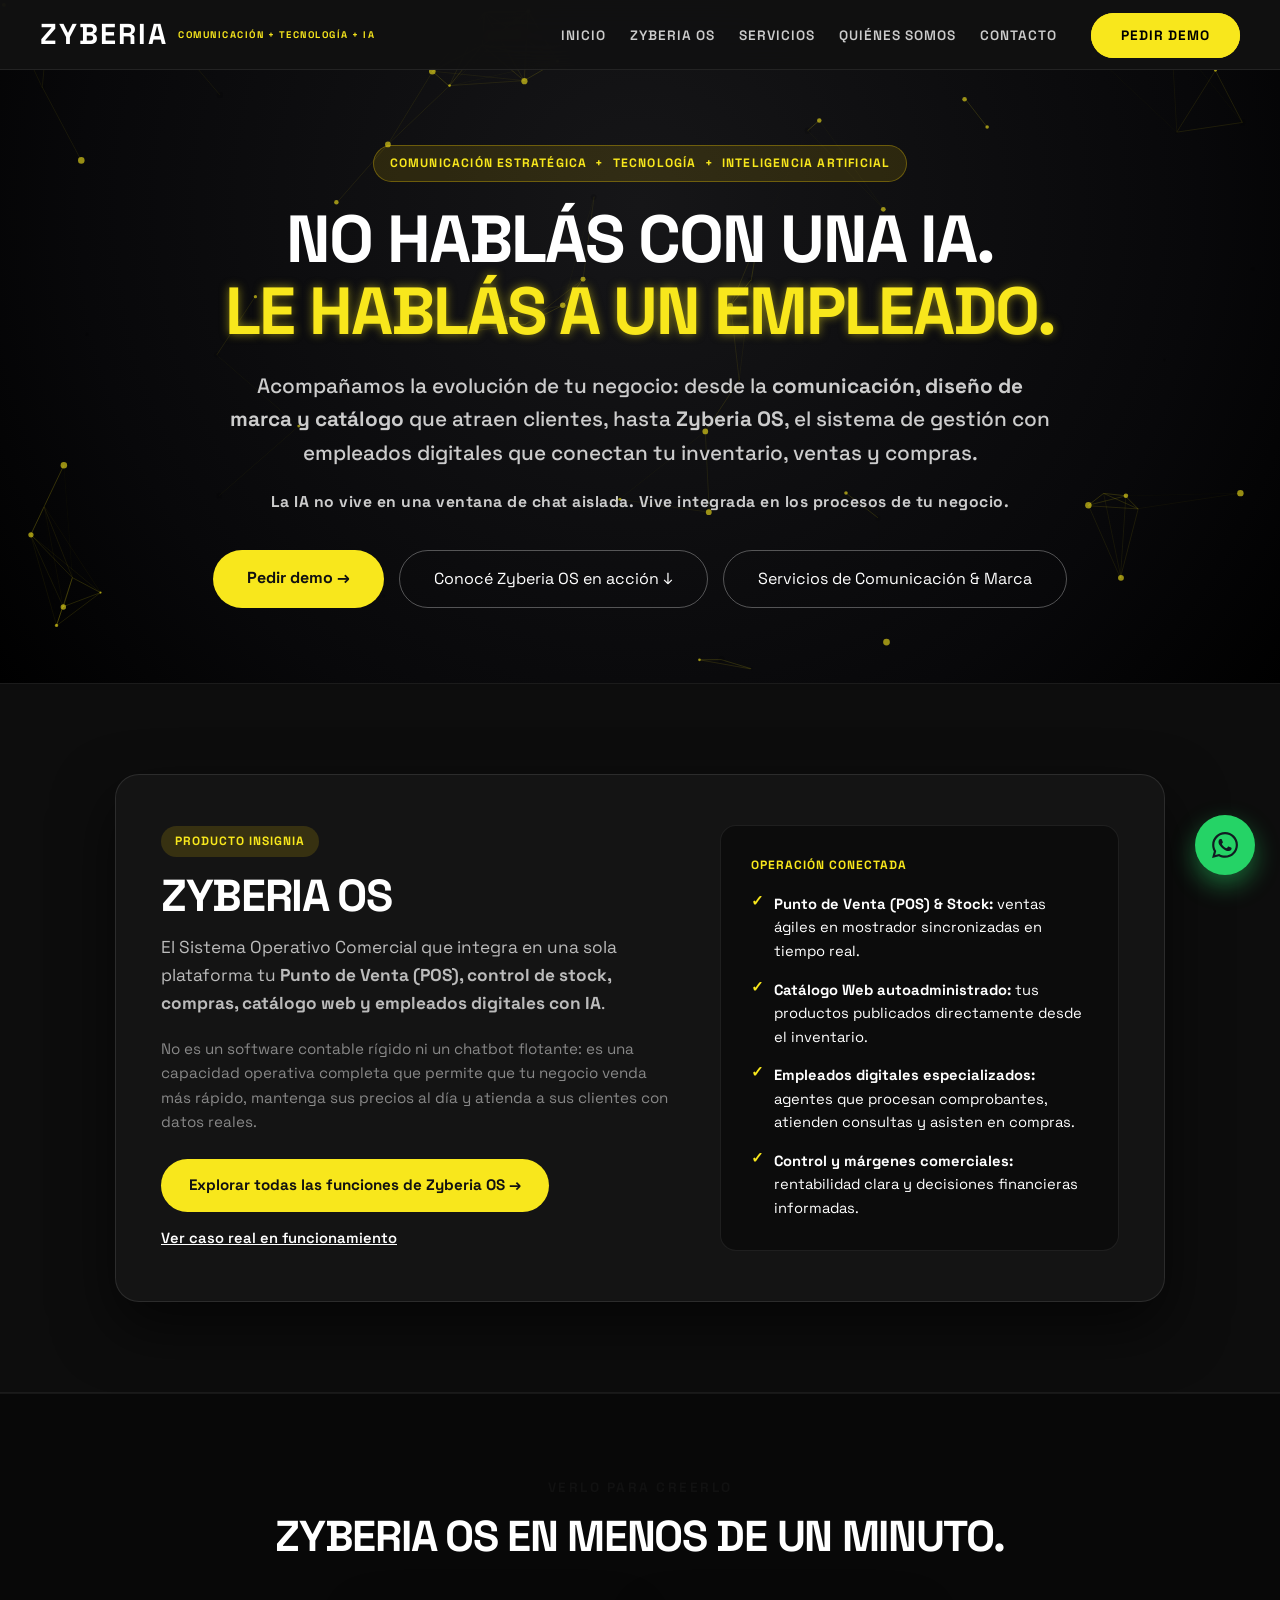
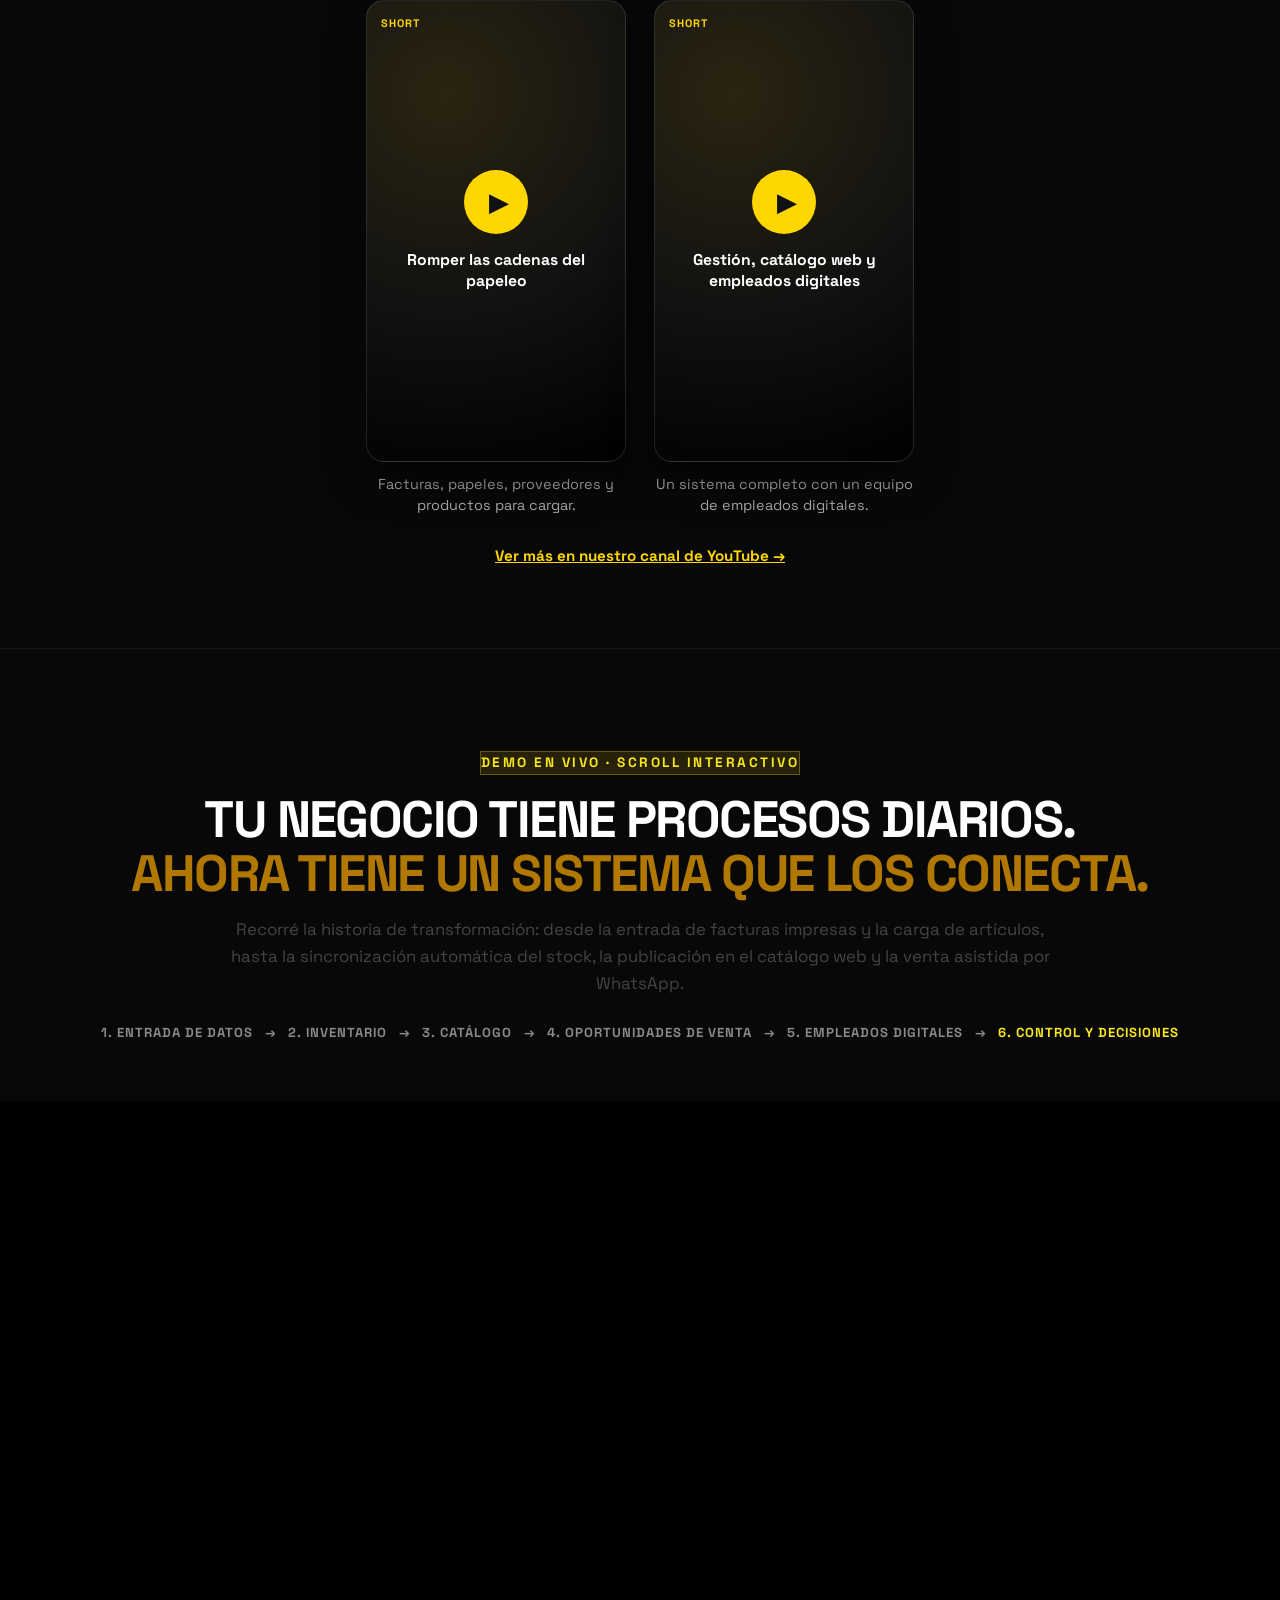
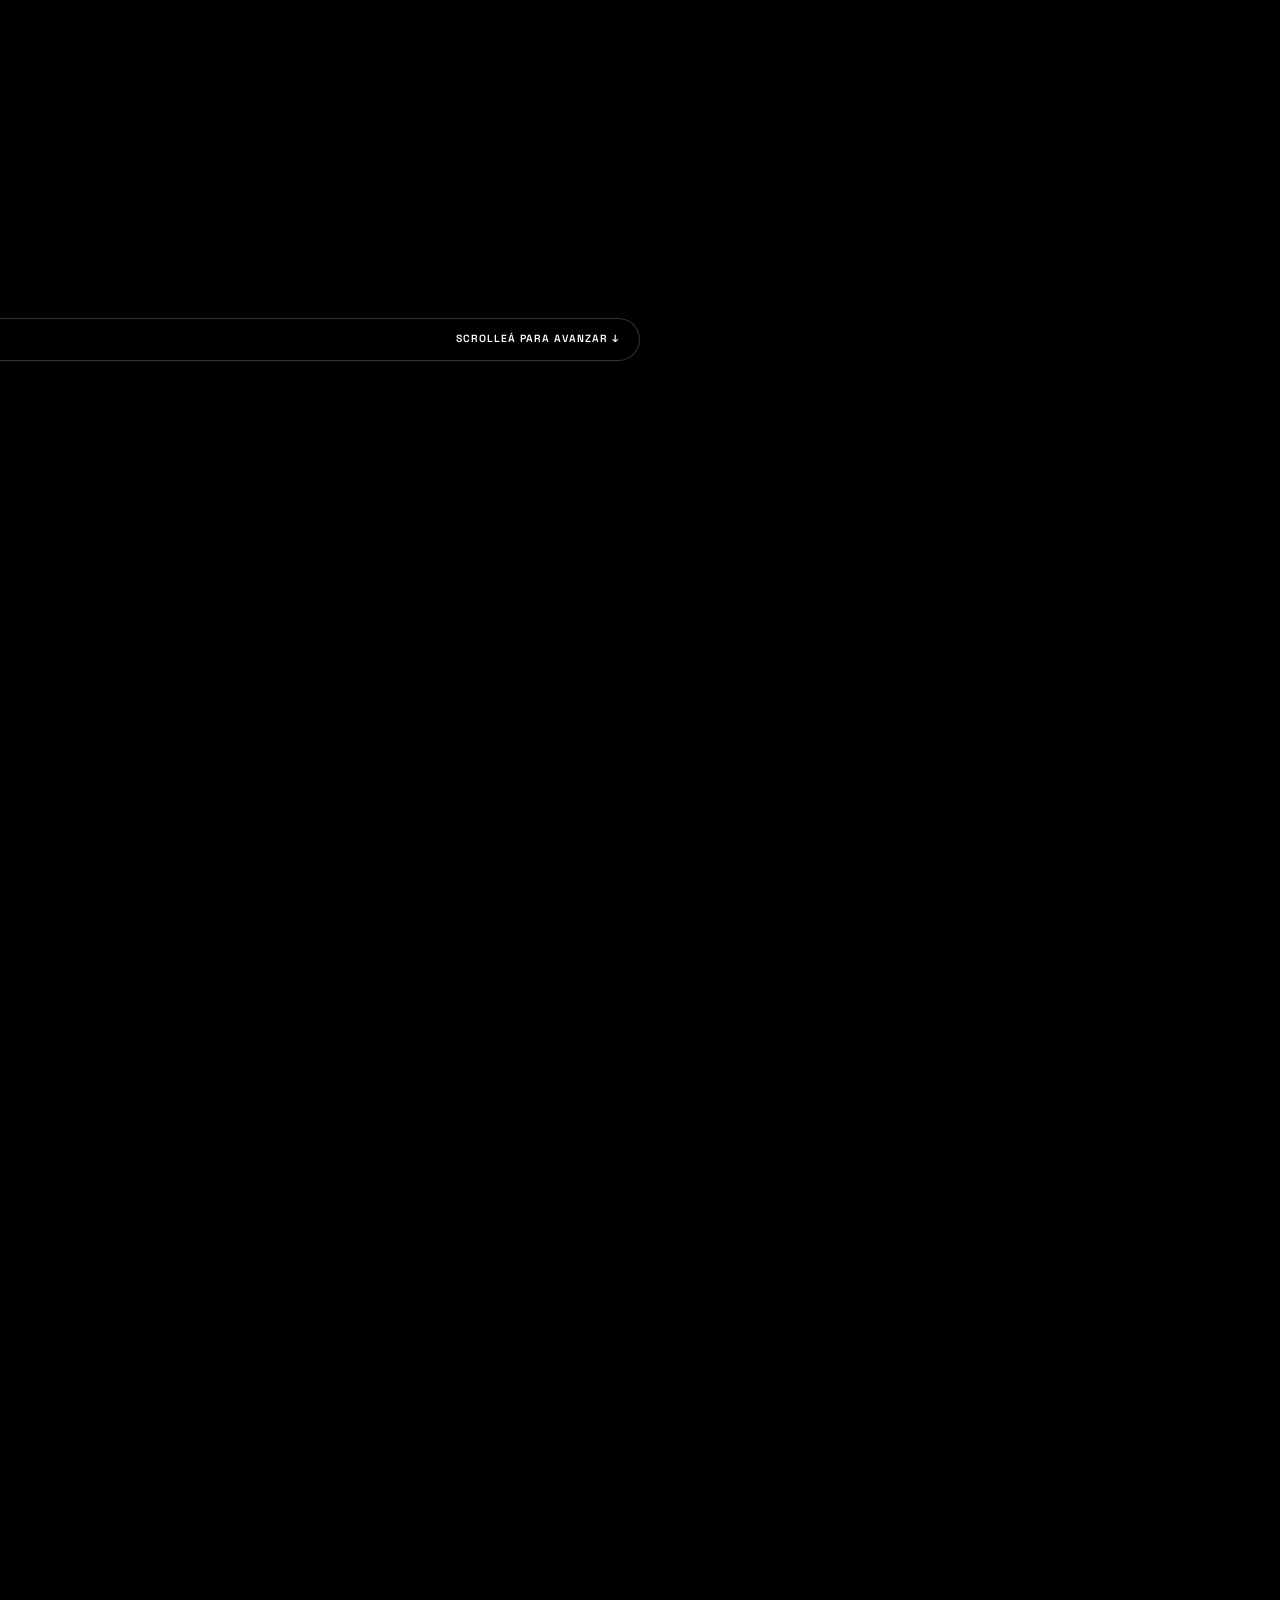
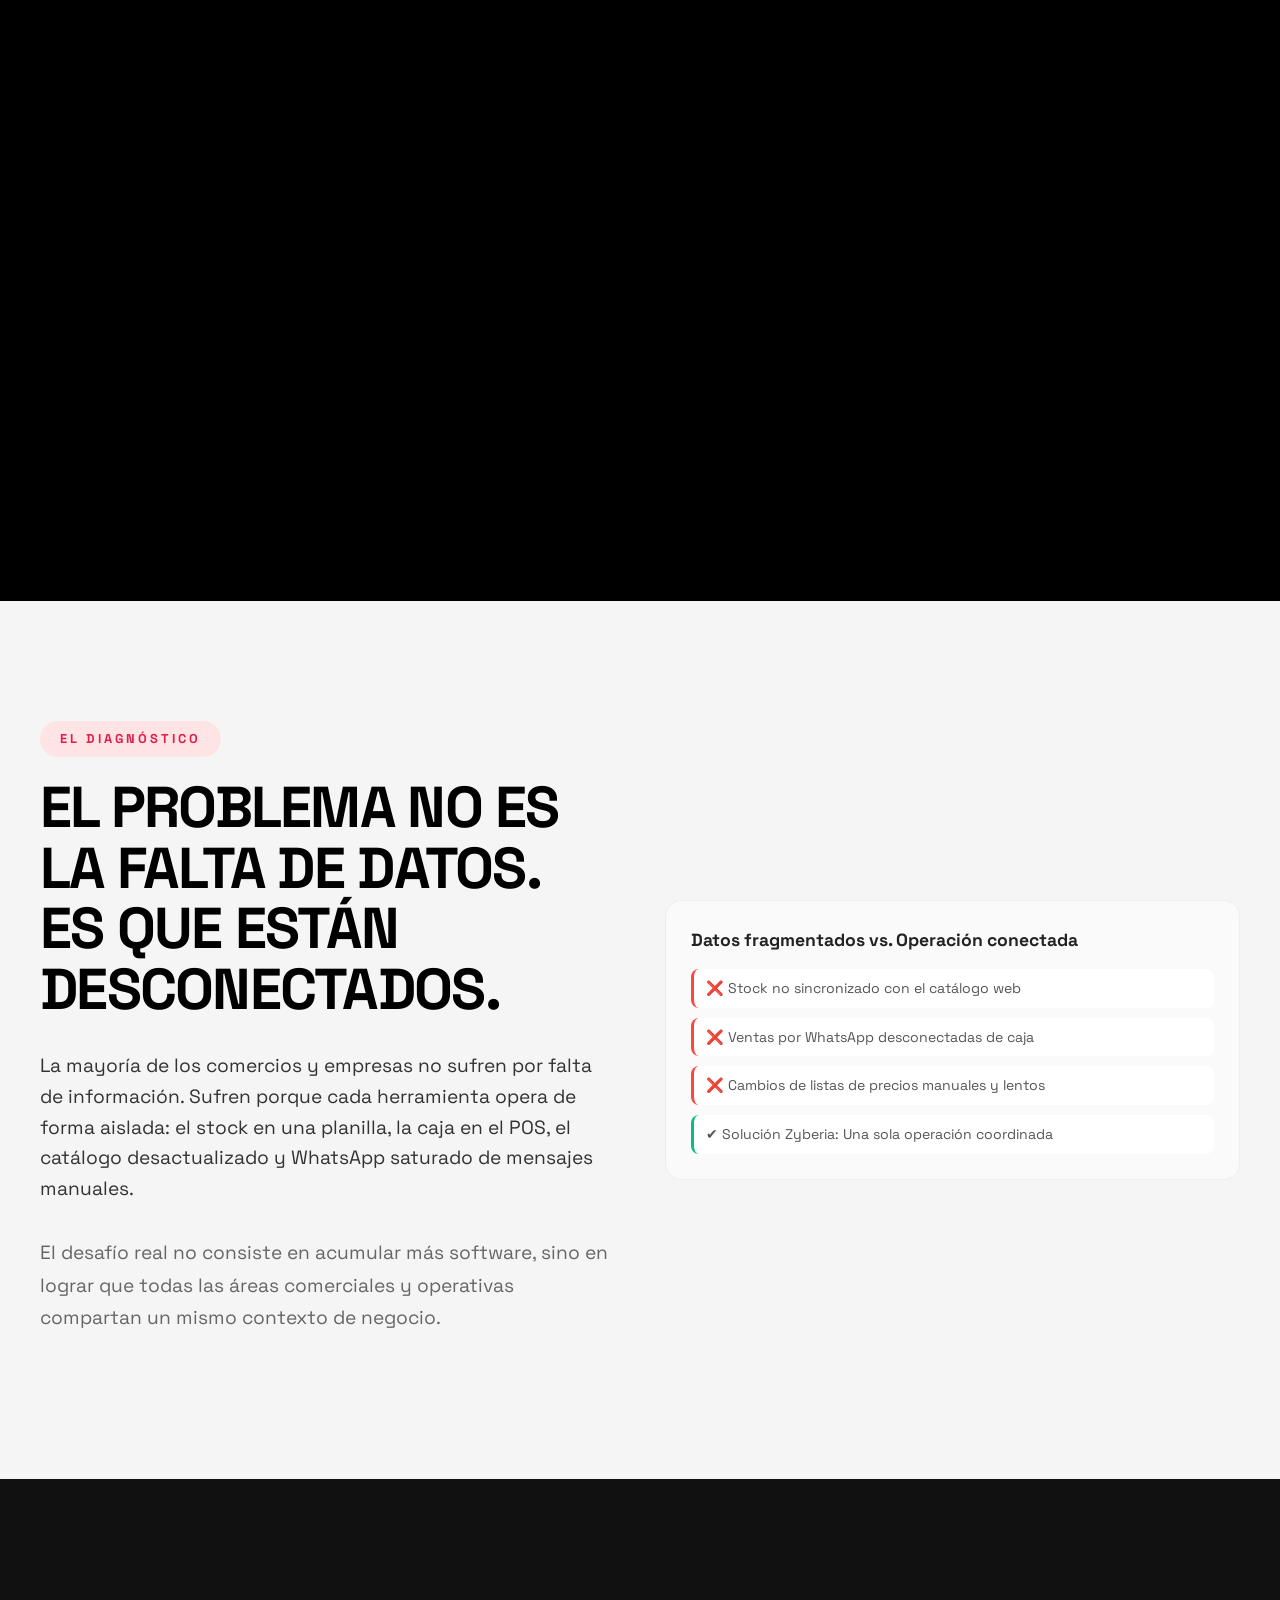
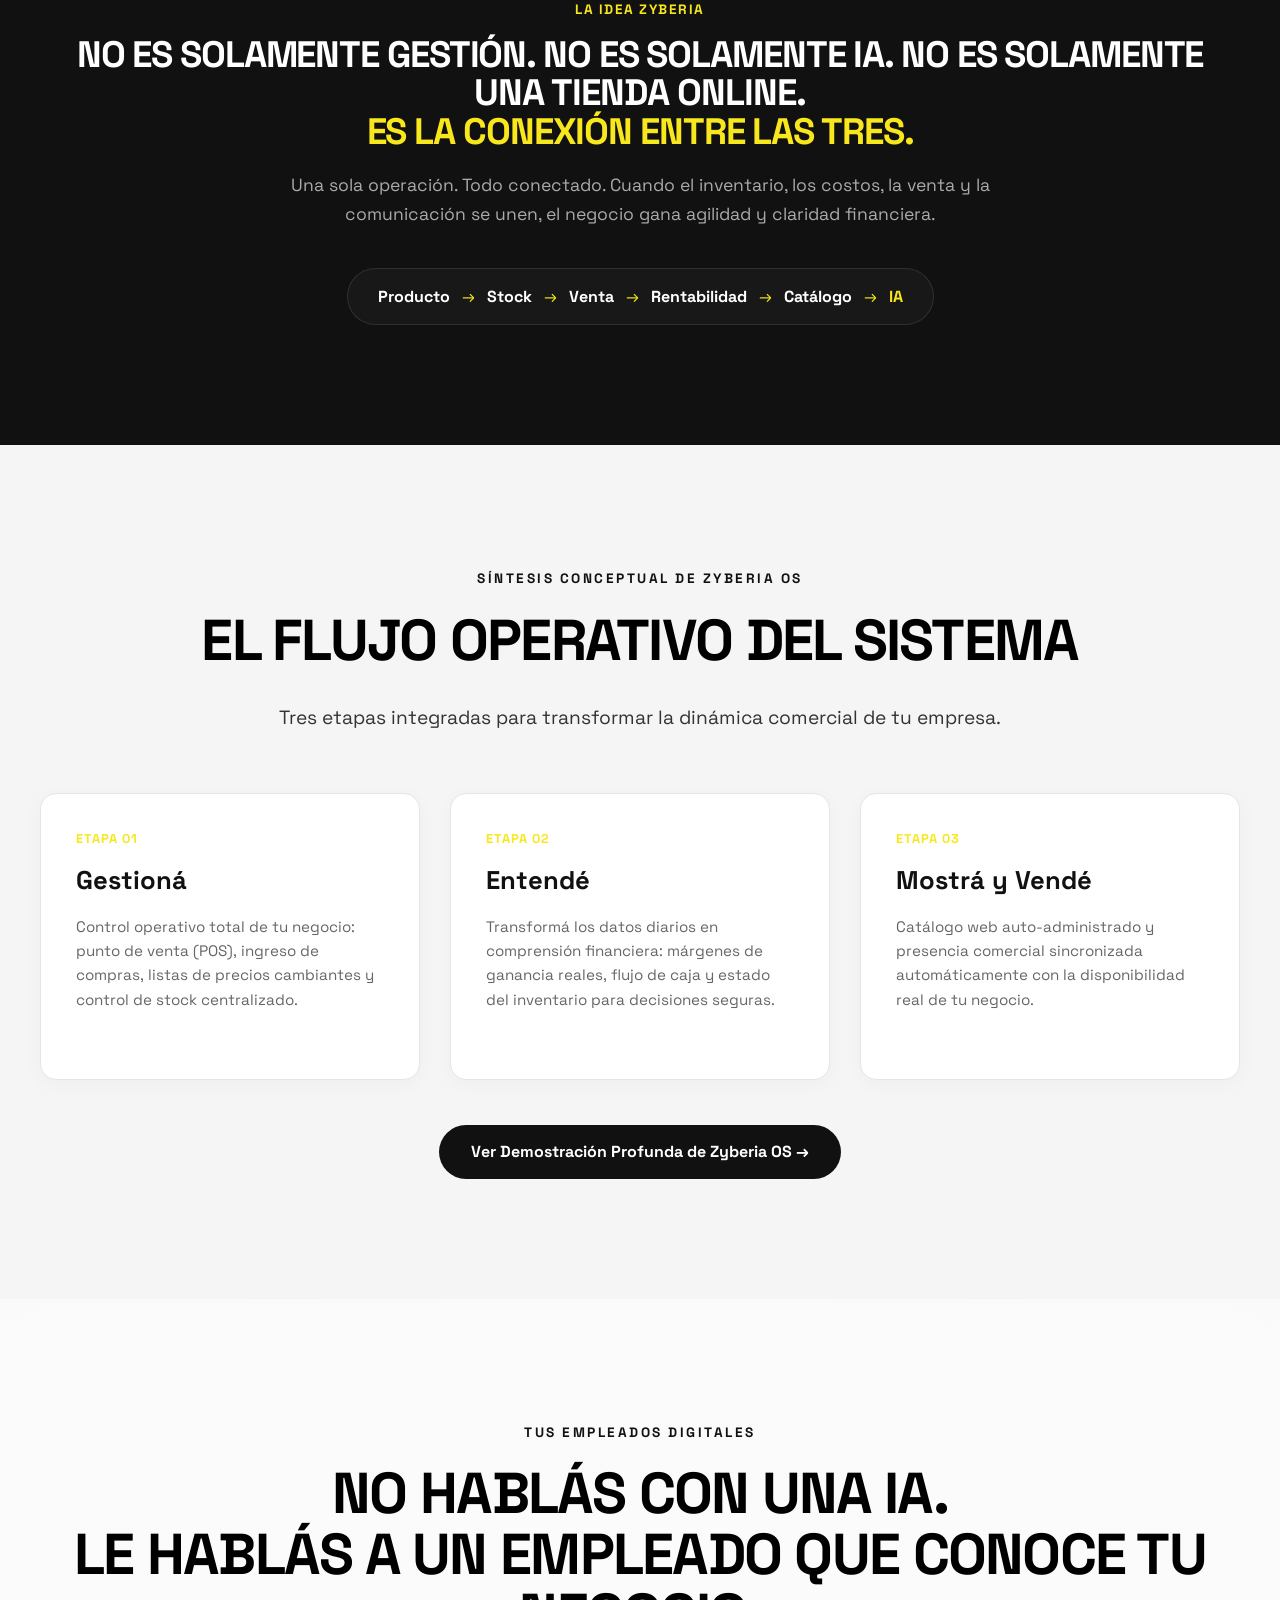
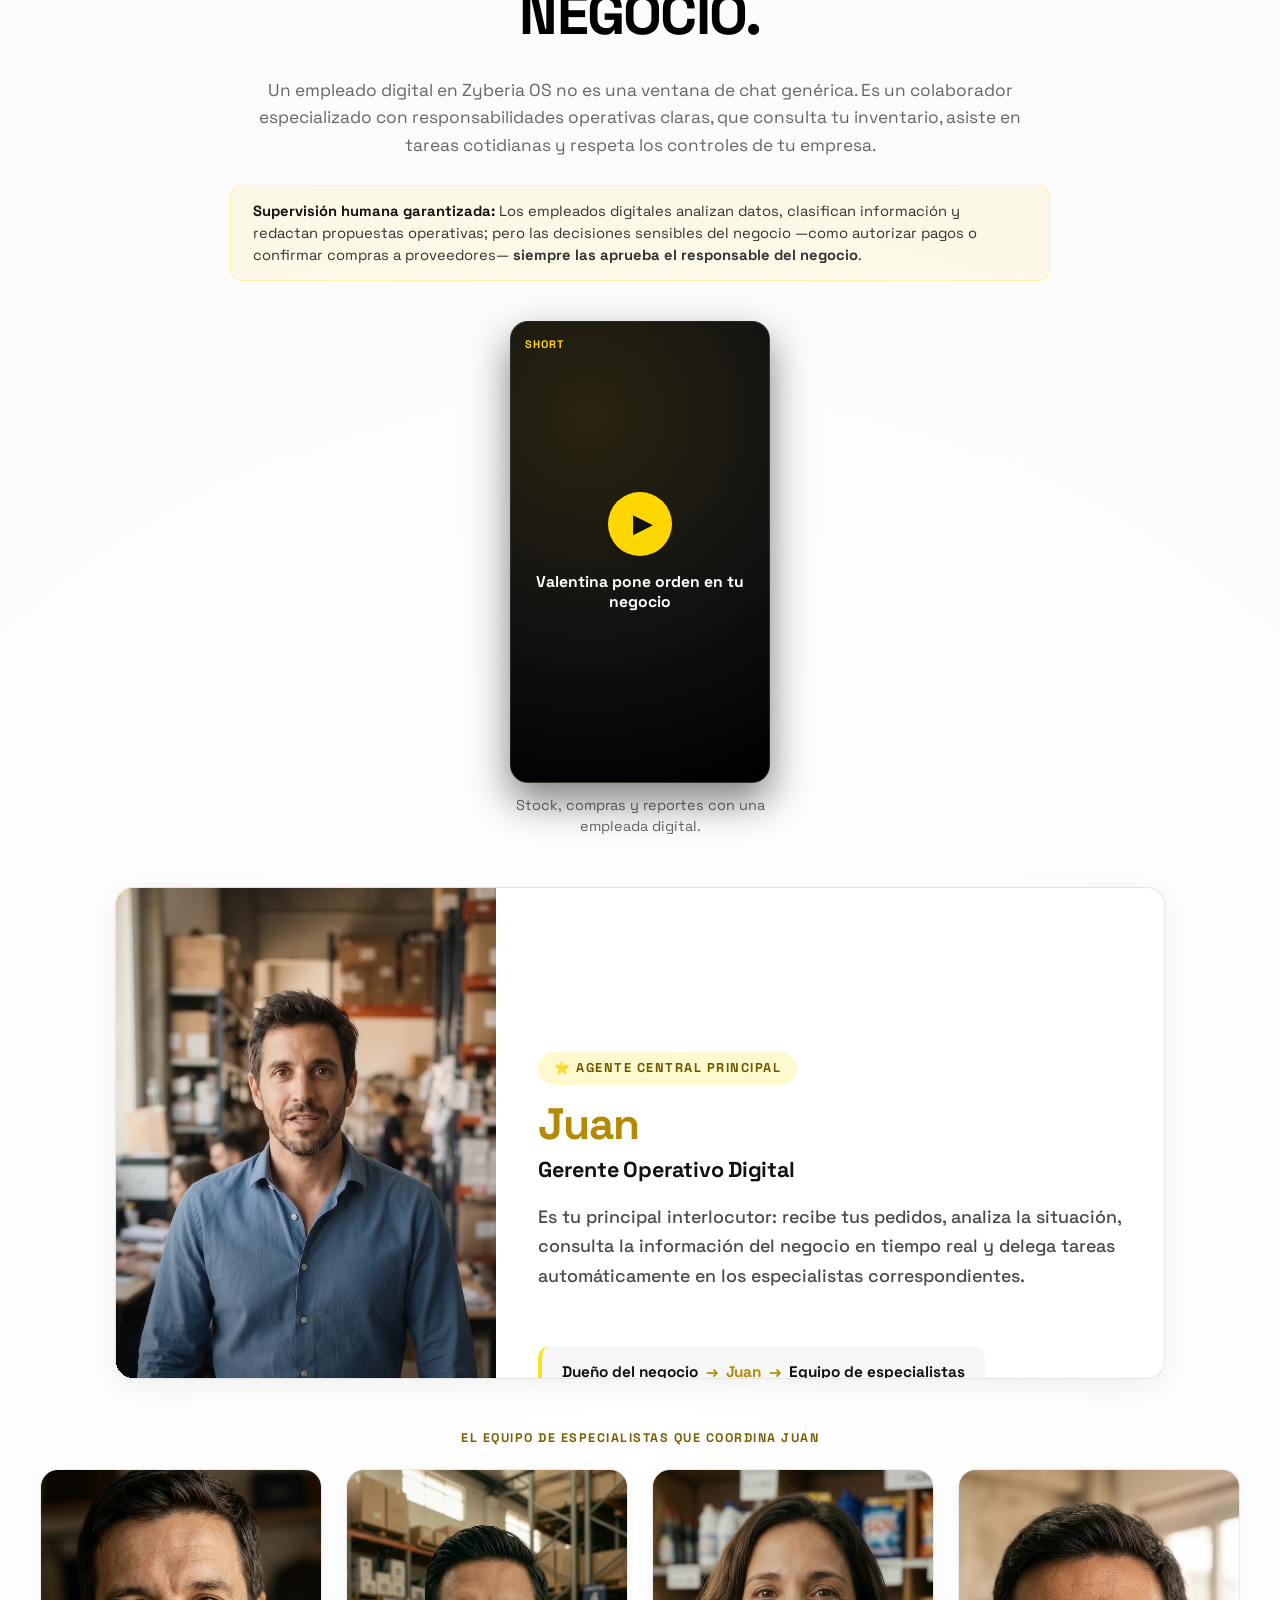
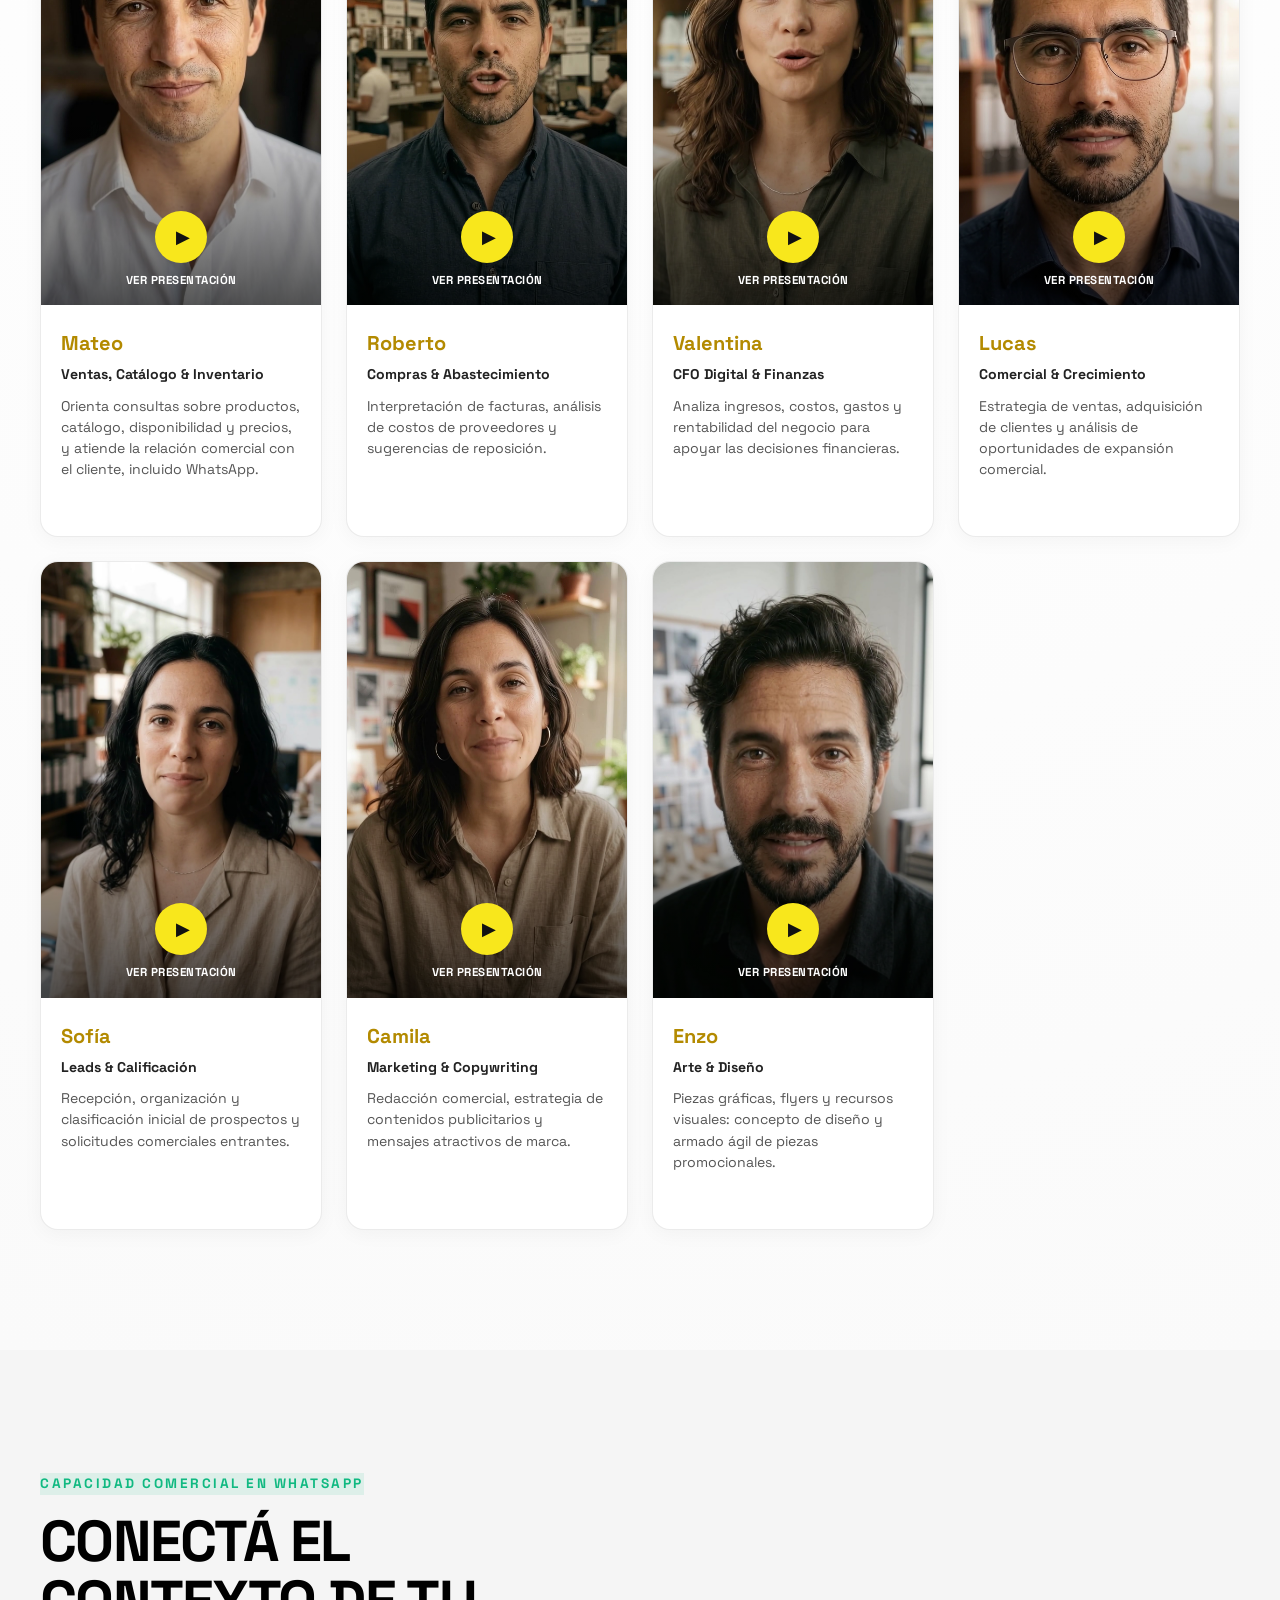
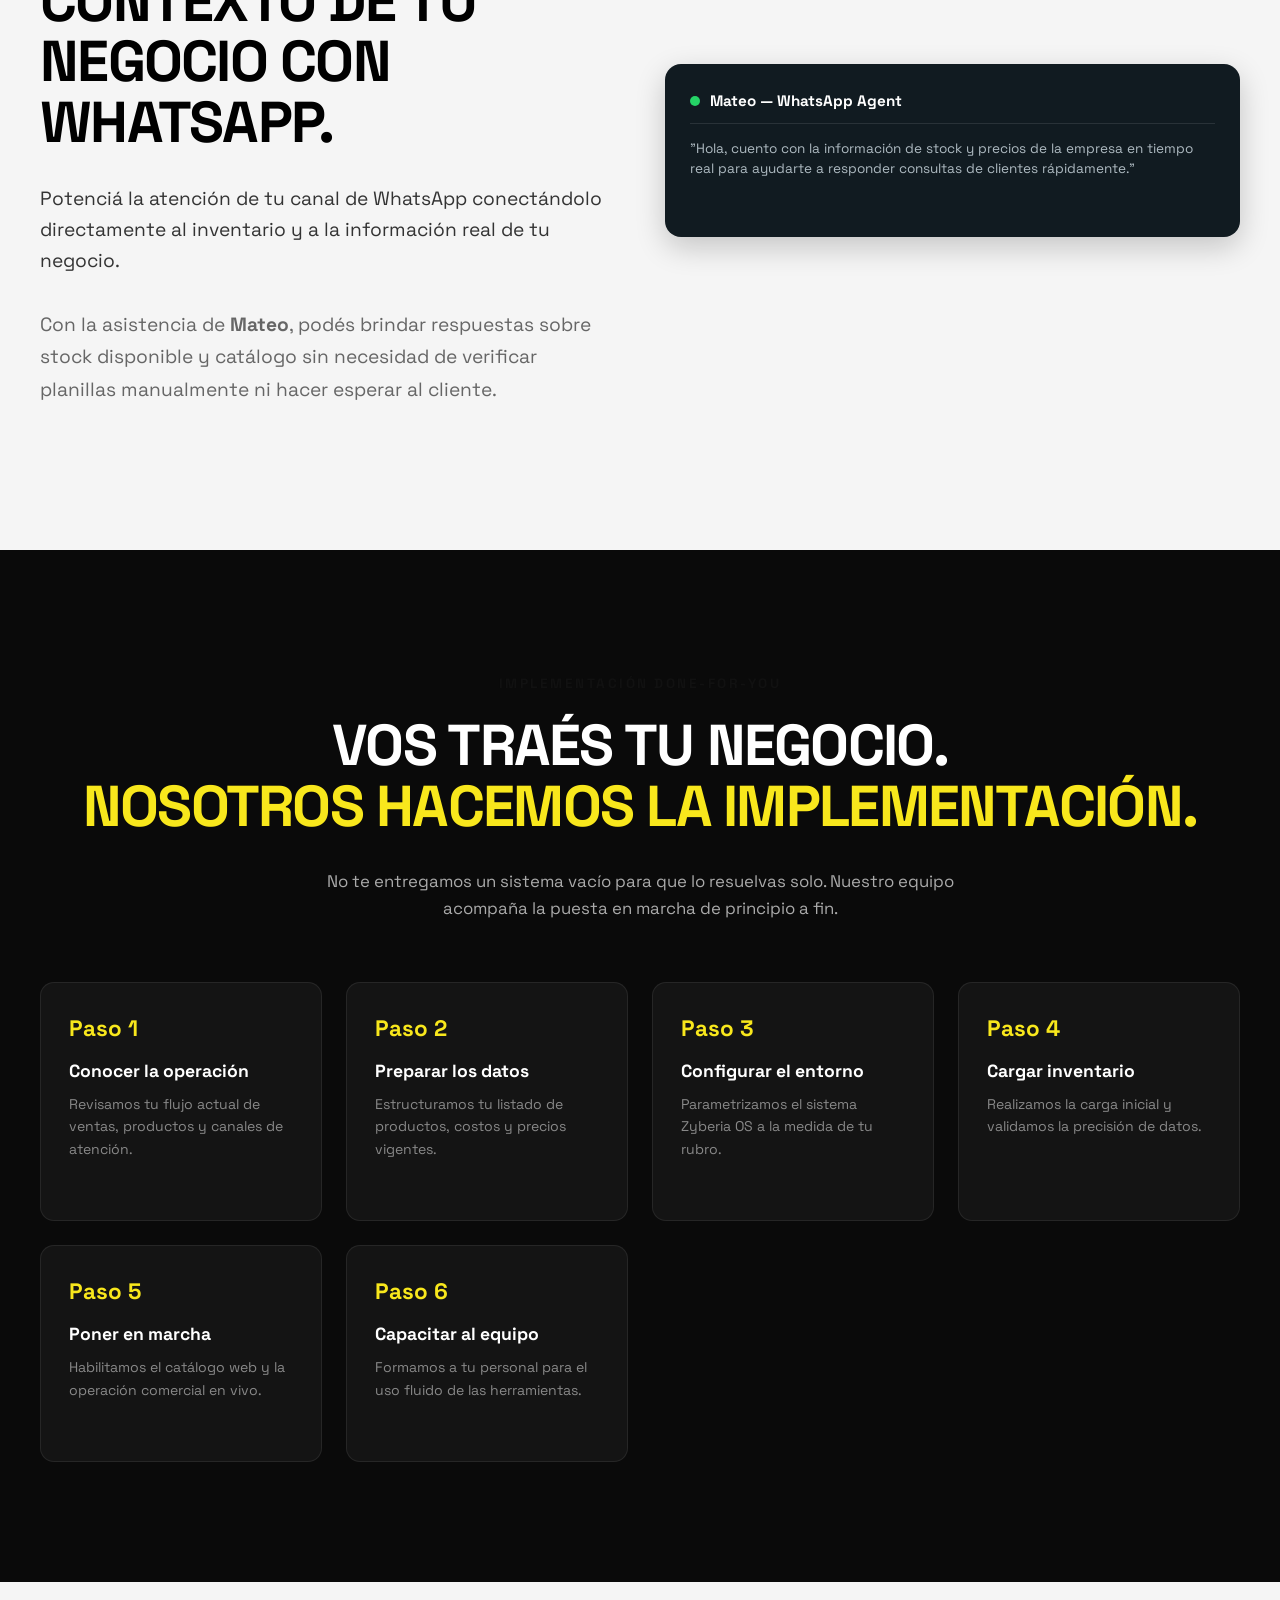
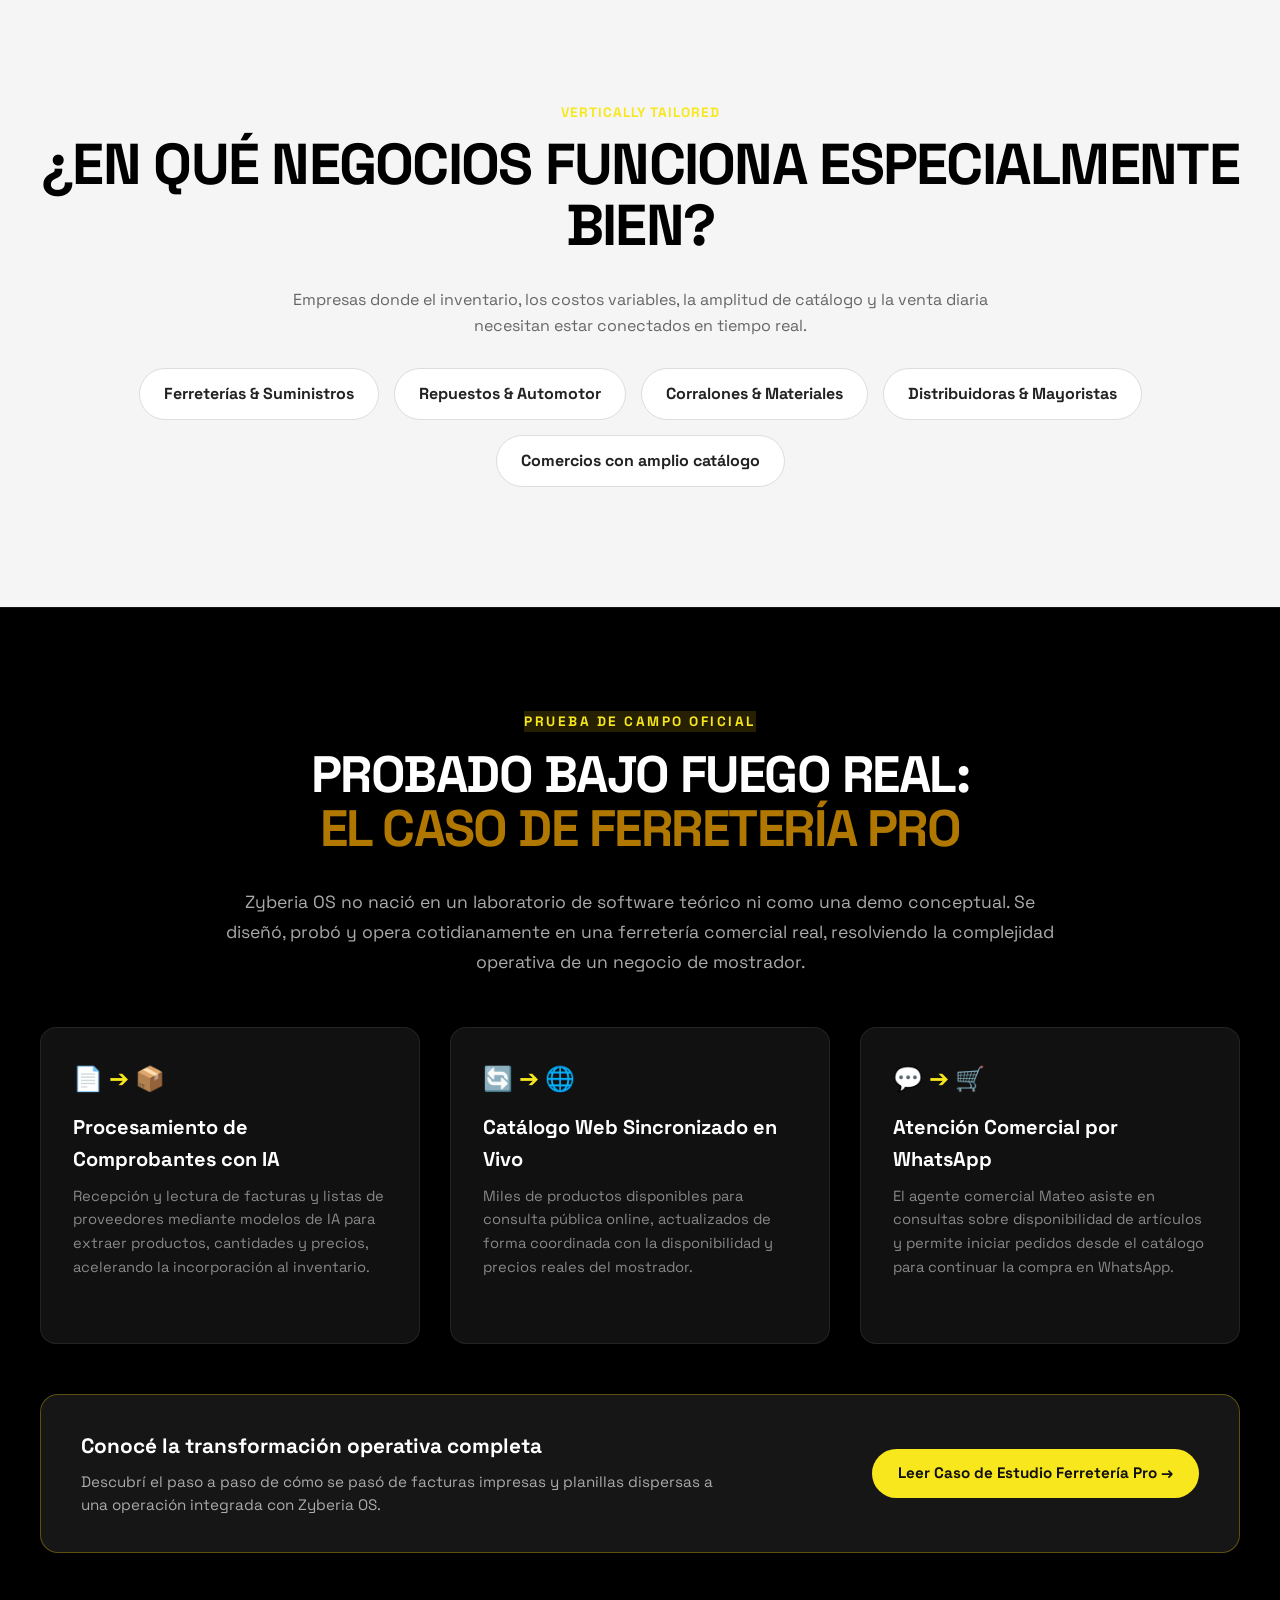
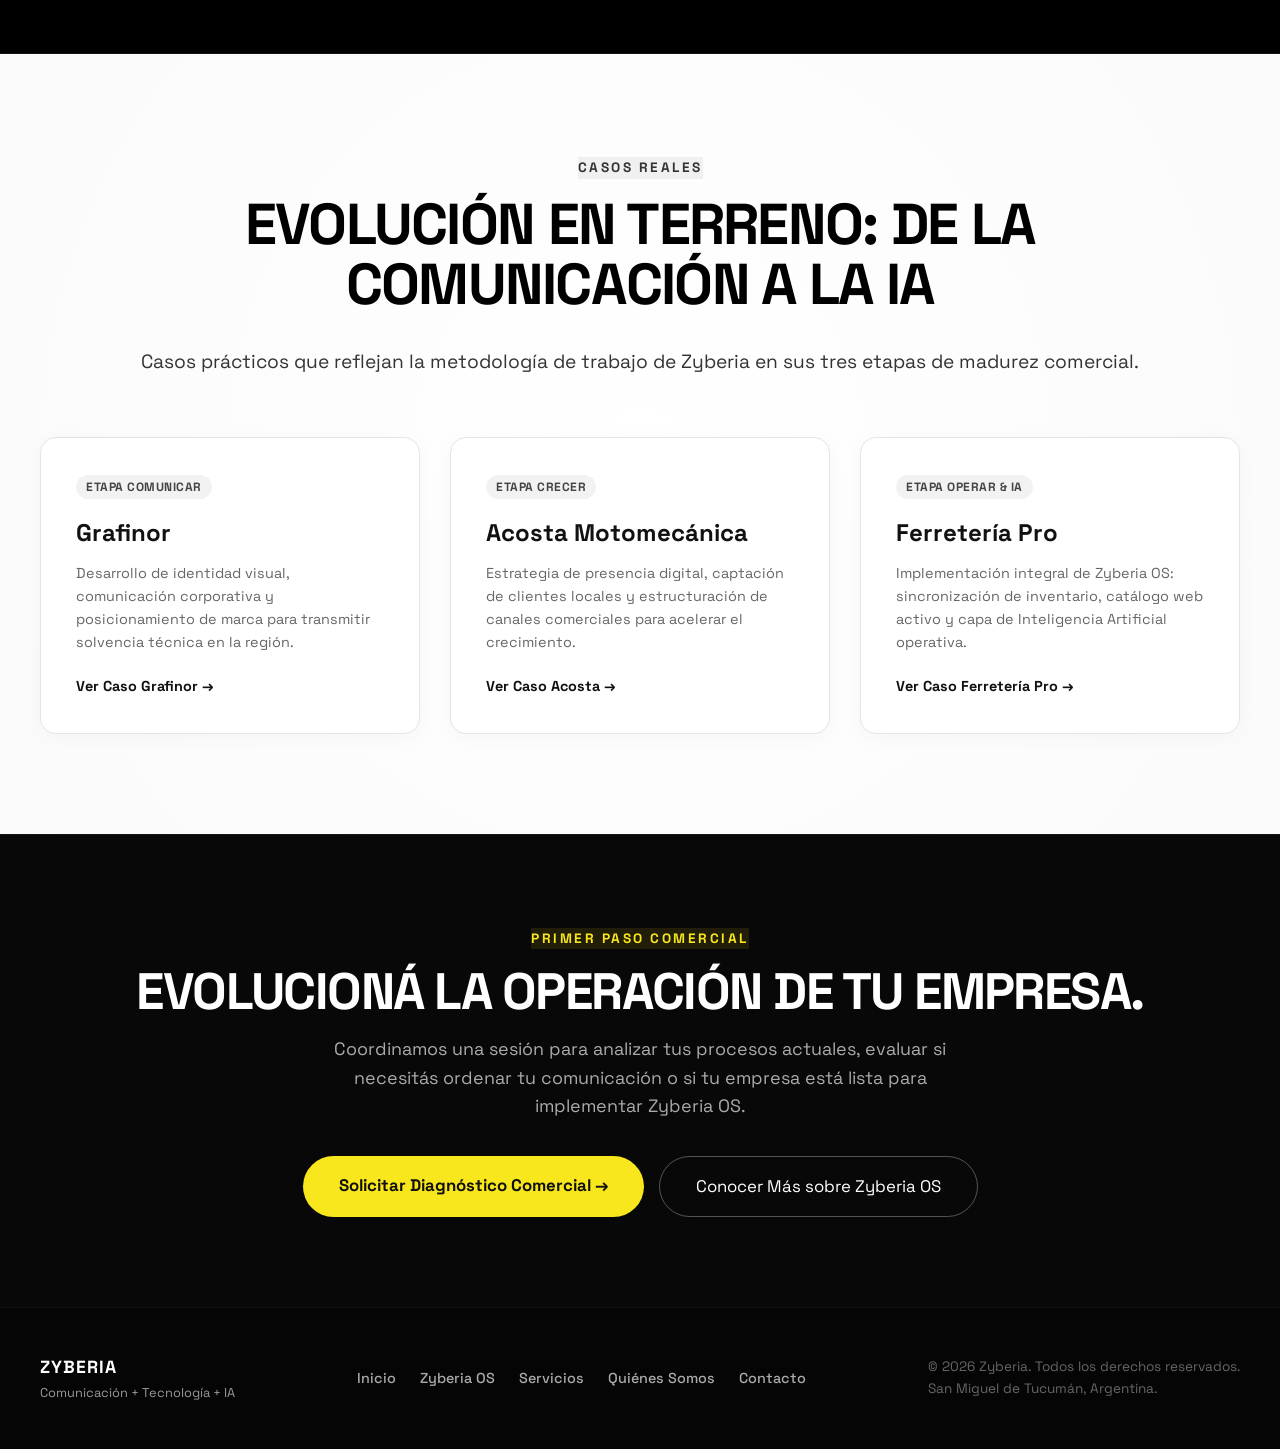
==== commit fcaf88ed: "WhatsApp nuevo, formularios por email y placeholder de Search Console - WhatsApp: enlaces y chat de " ====
--- a/index.html
+++ b/index.html
@@ -29,6 +29,9 @@
     <link rel="preconnect" href="https://fonts.gstatic.com" crossorigin>
     <link href="https://fonts.googleapis.com/css2?family=Space+Grotesk:wght@400;500;600;700;800;900&display=swap" rel="stylesheet">
     <link rel="stylesheet" href="style.css">
+<!-- GOOGLE SEARCH CONSOLE: descomentar y reemplazar TU_CODIGO por el valor que da Google (Verificación > Etiqueta HTML)
+<meta name="google-site-verification" content="TU_CODIGO">
+-->
 </head>
 <body>
 
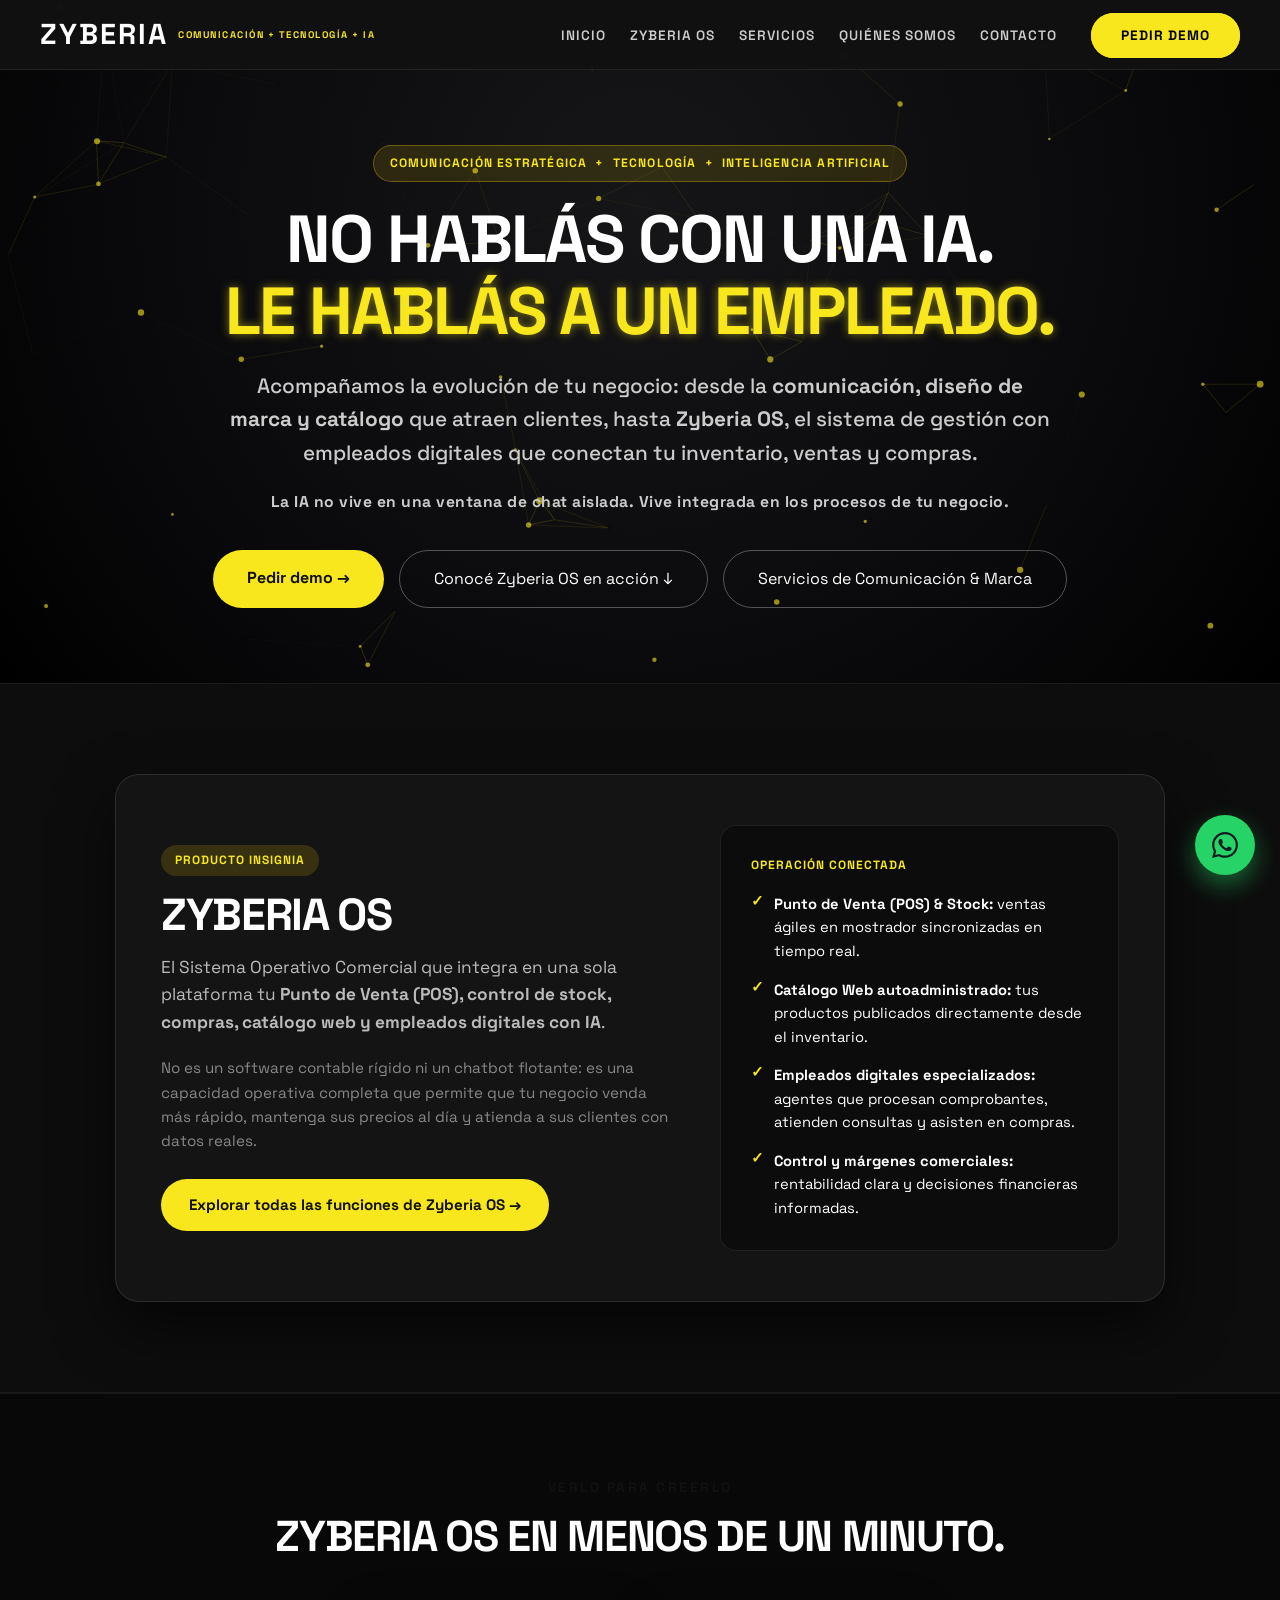
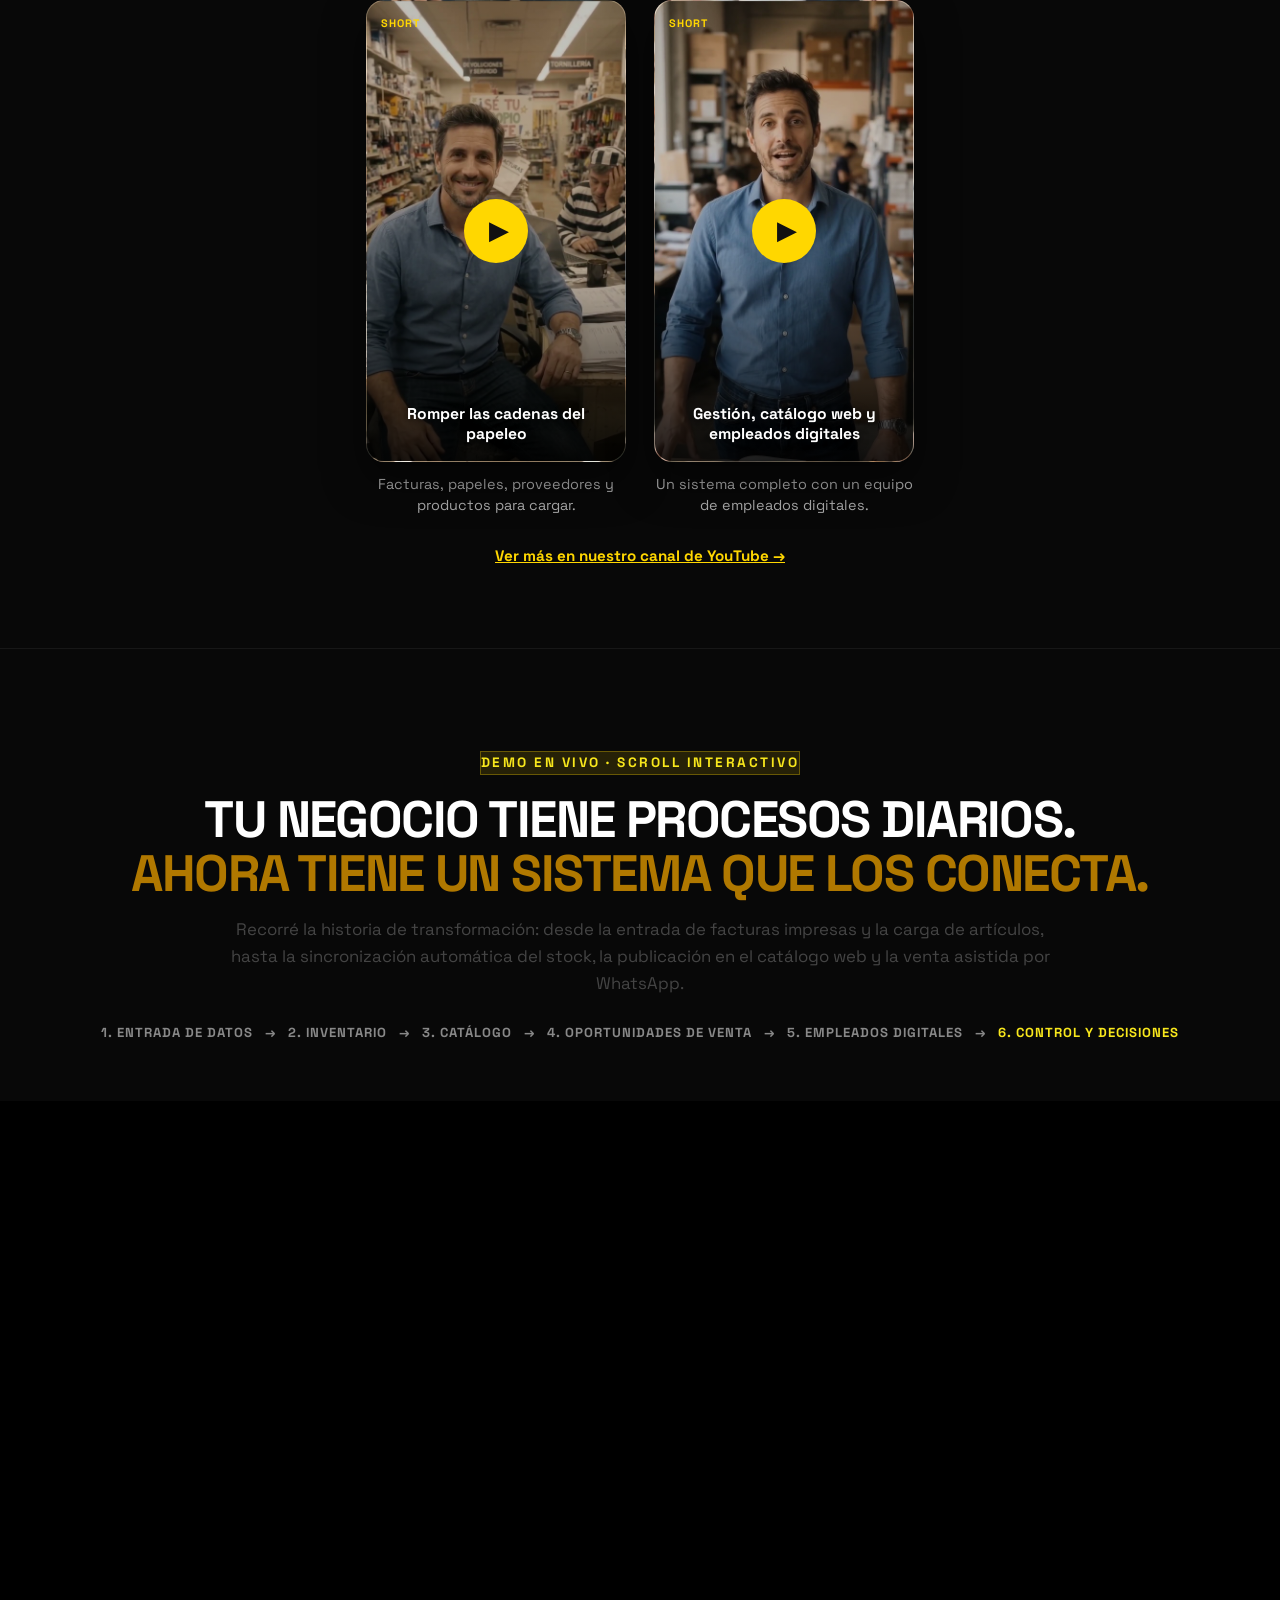
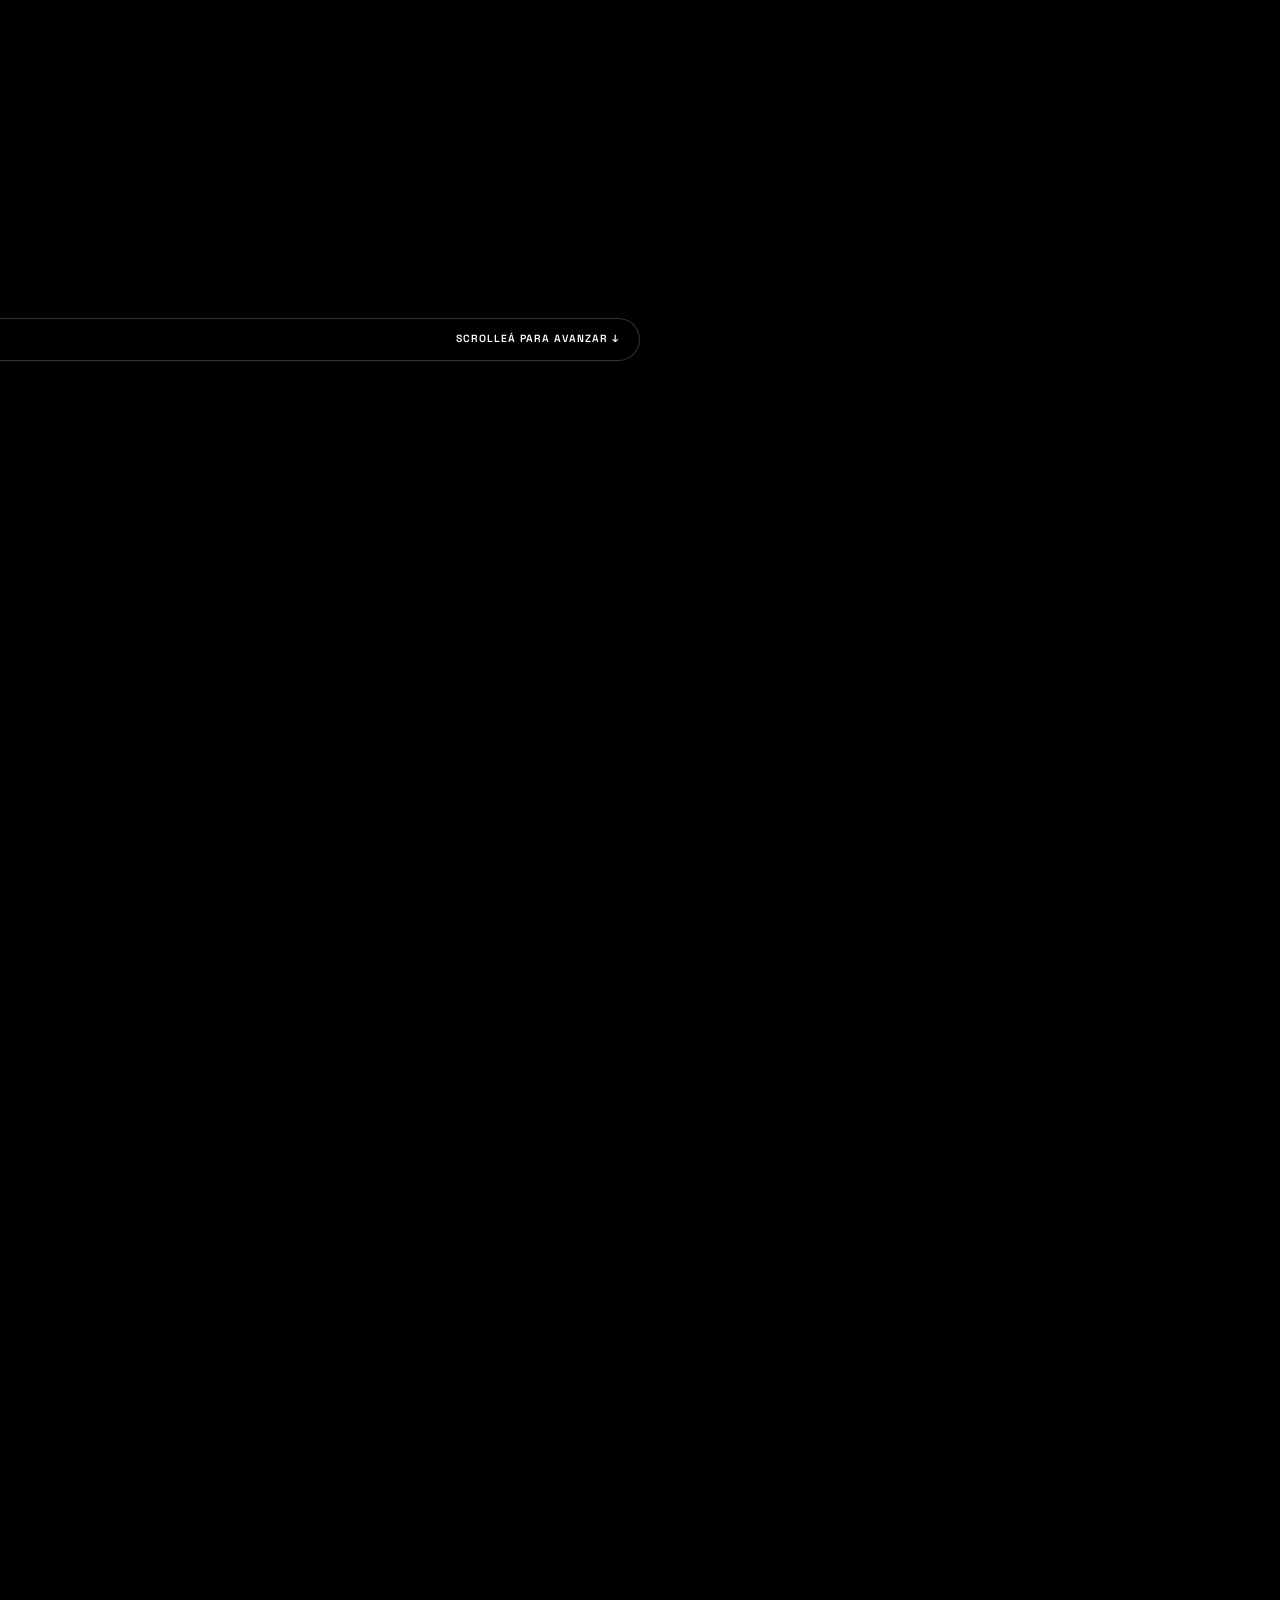
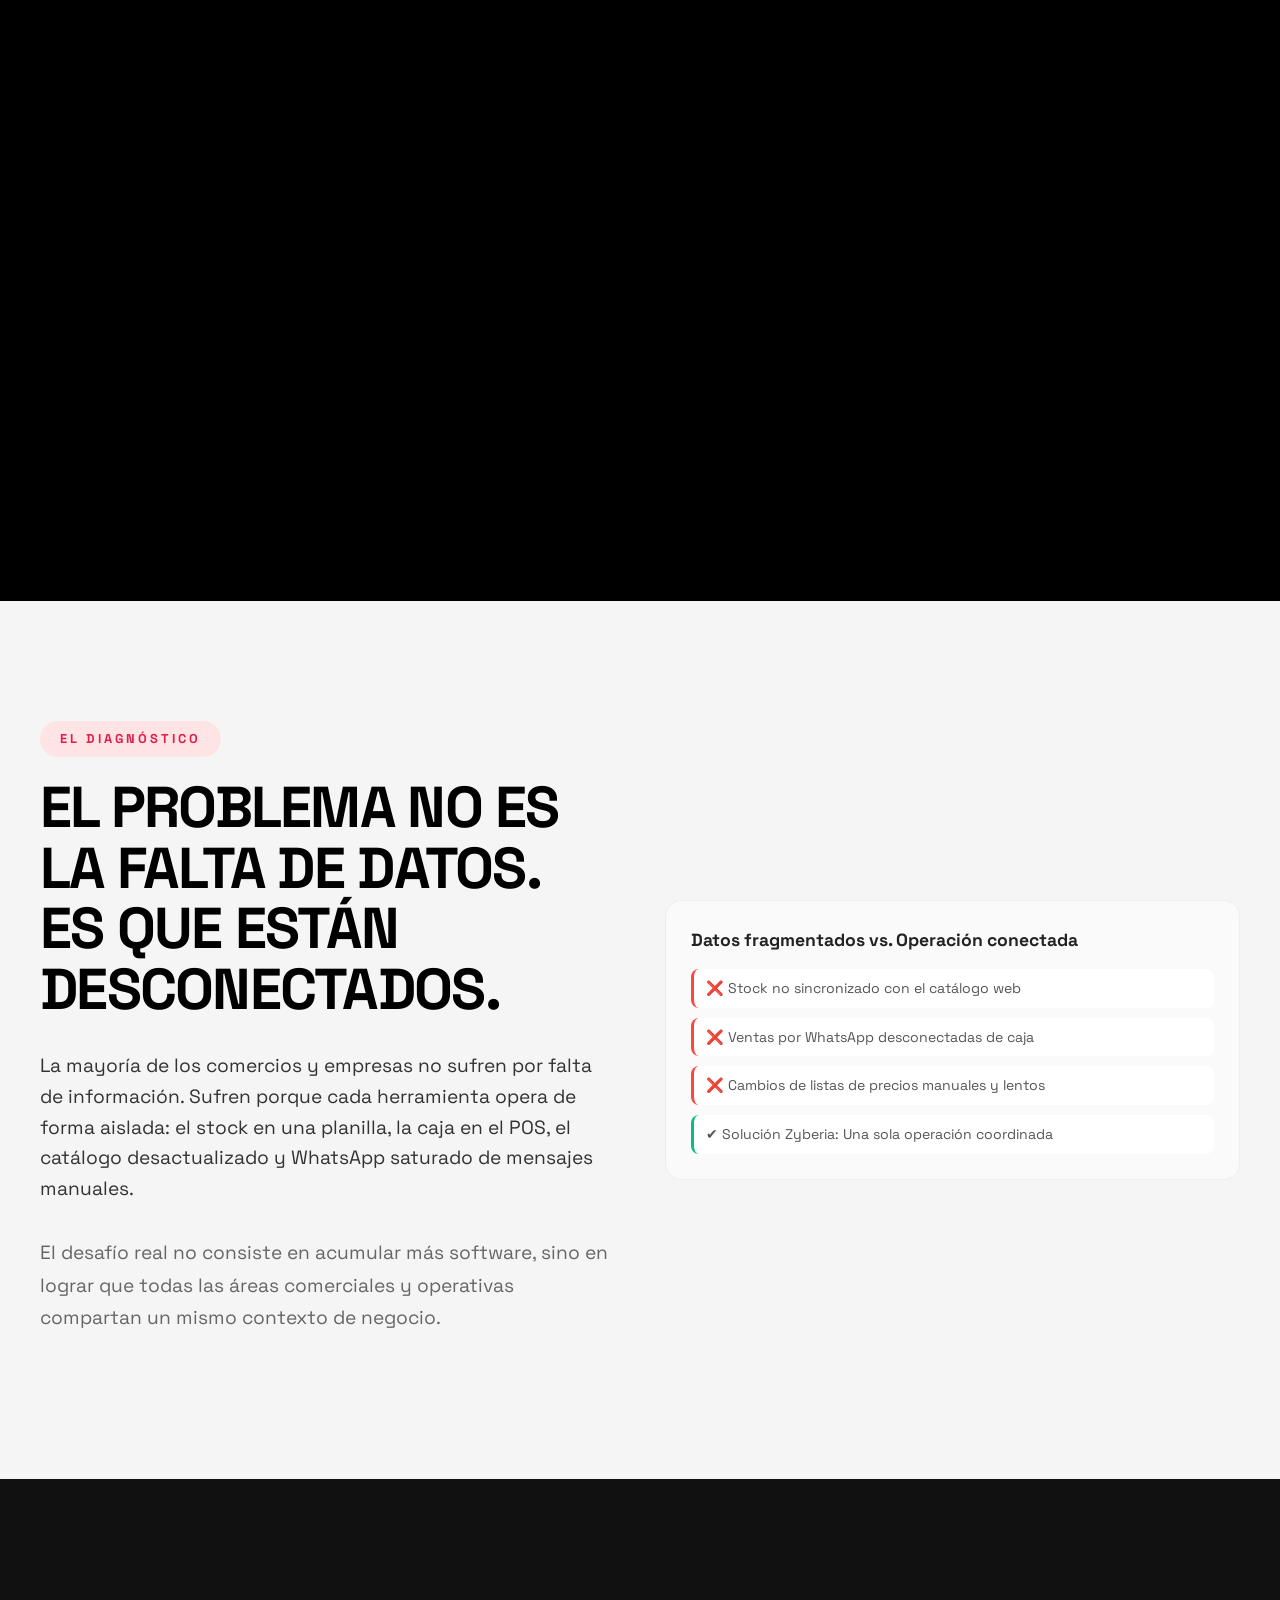
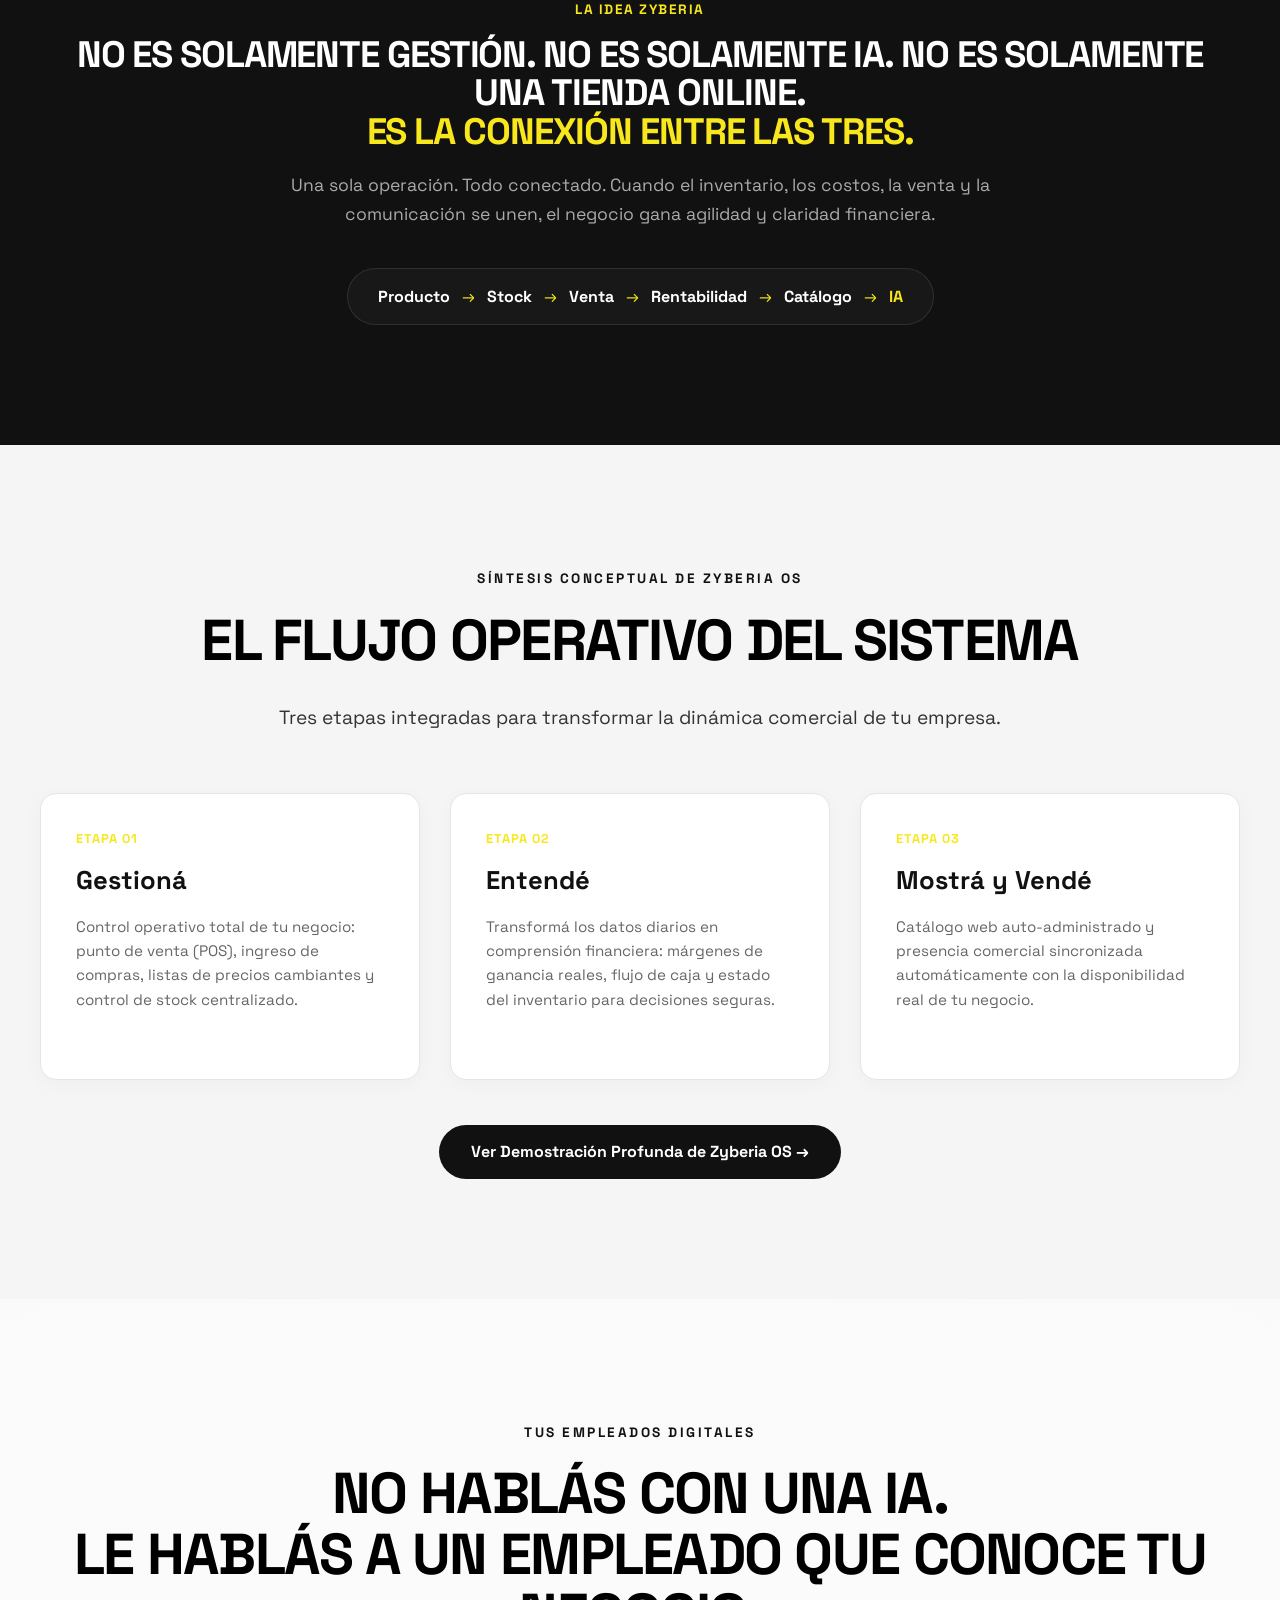
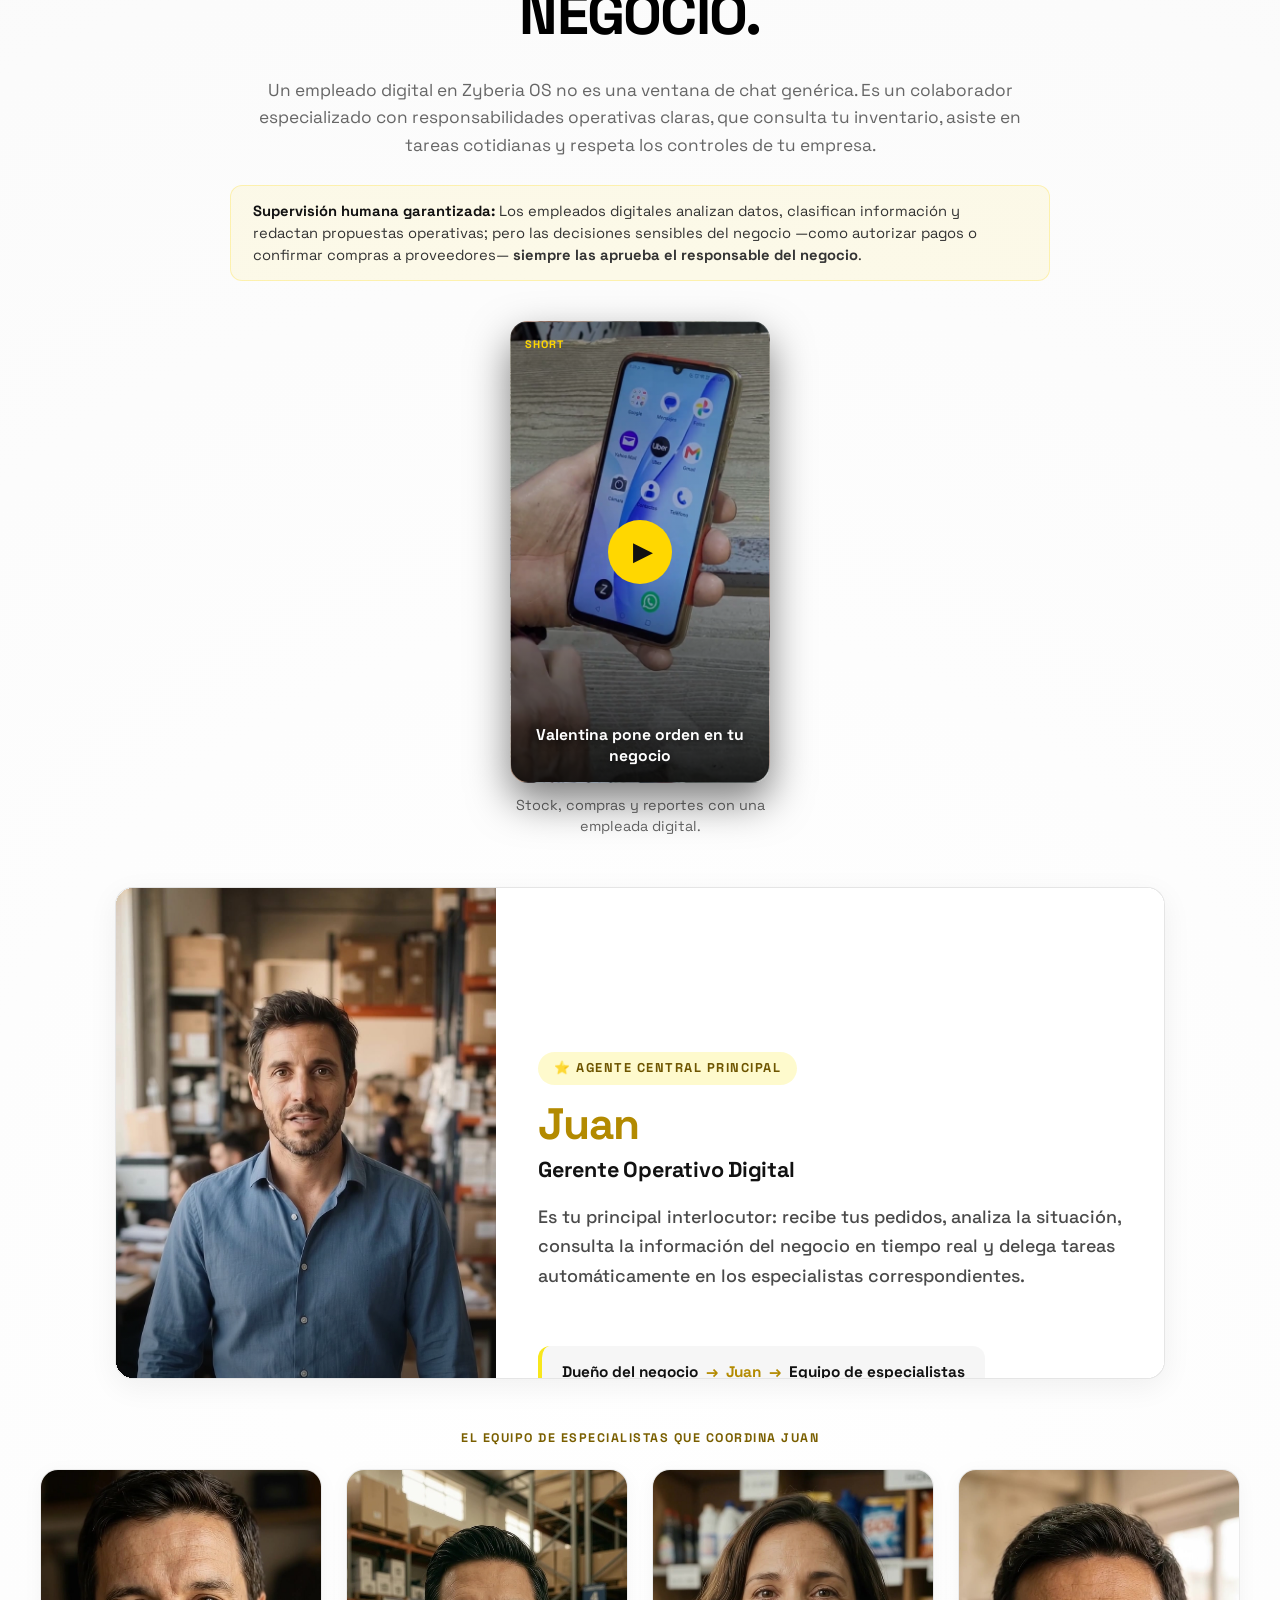
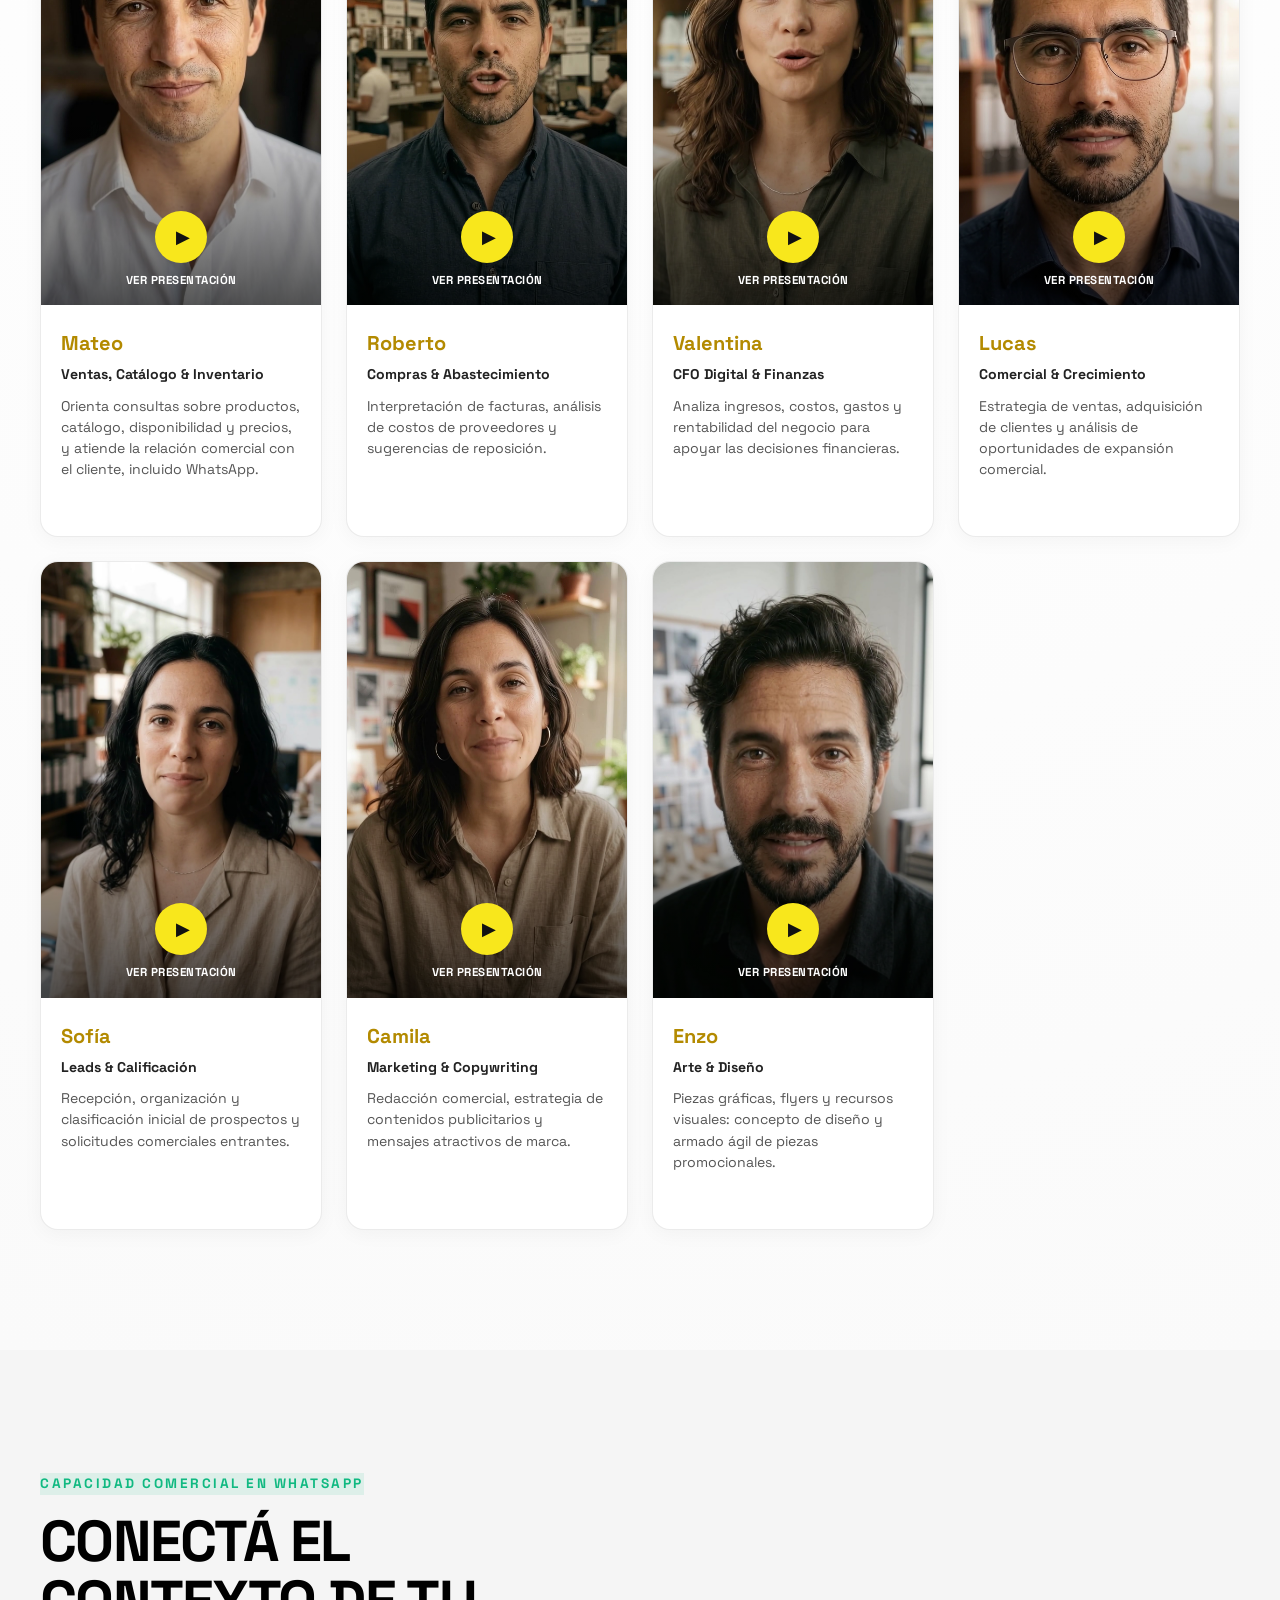
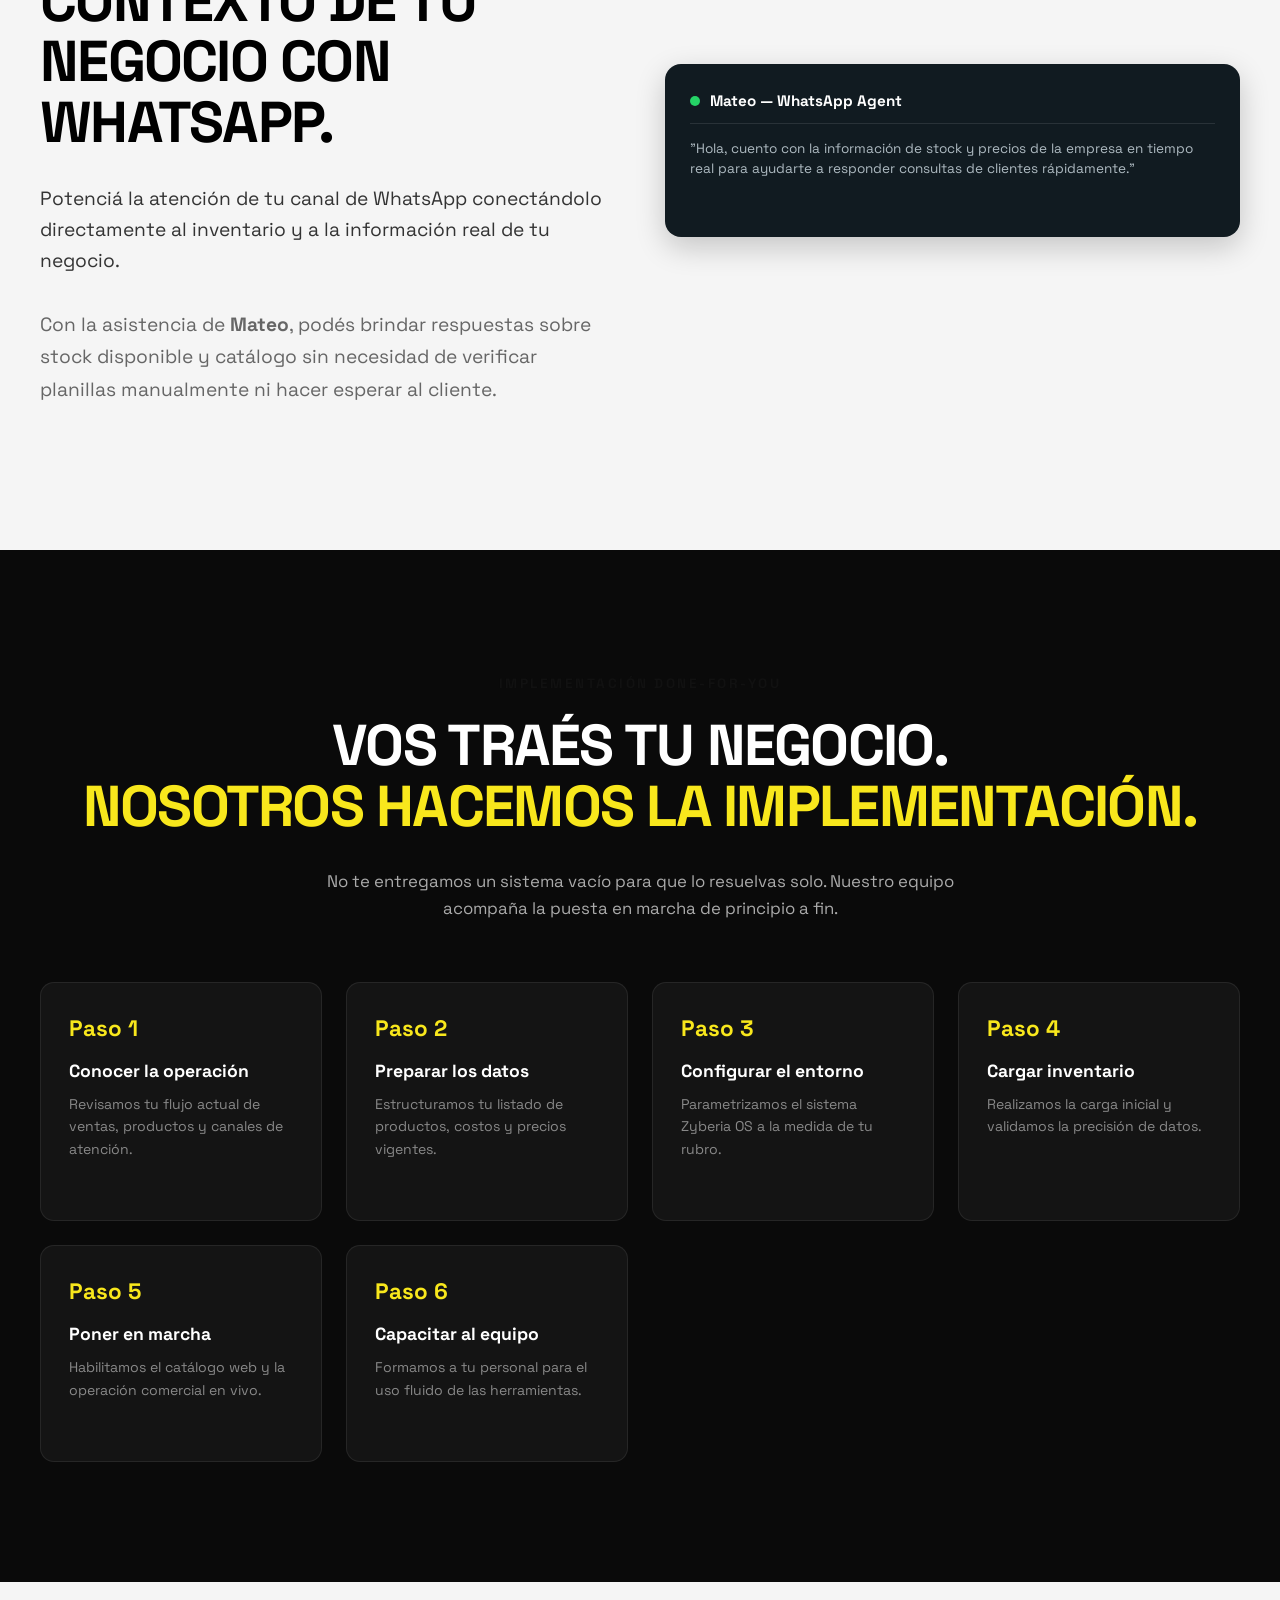
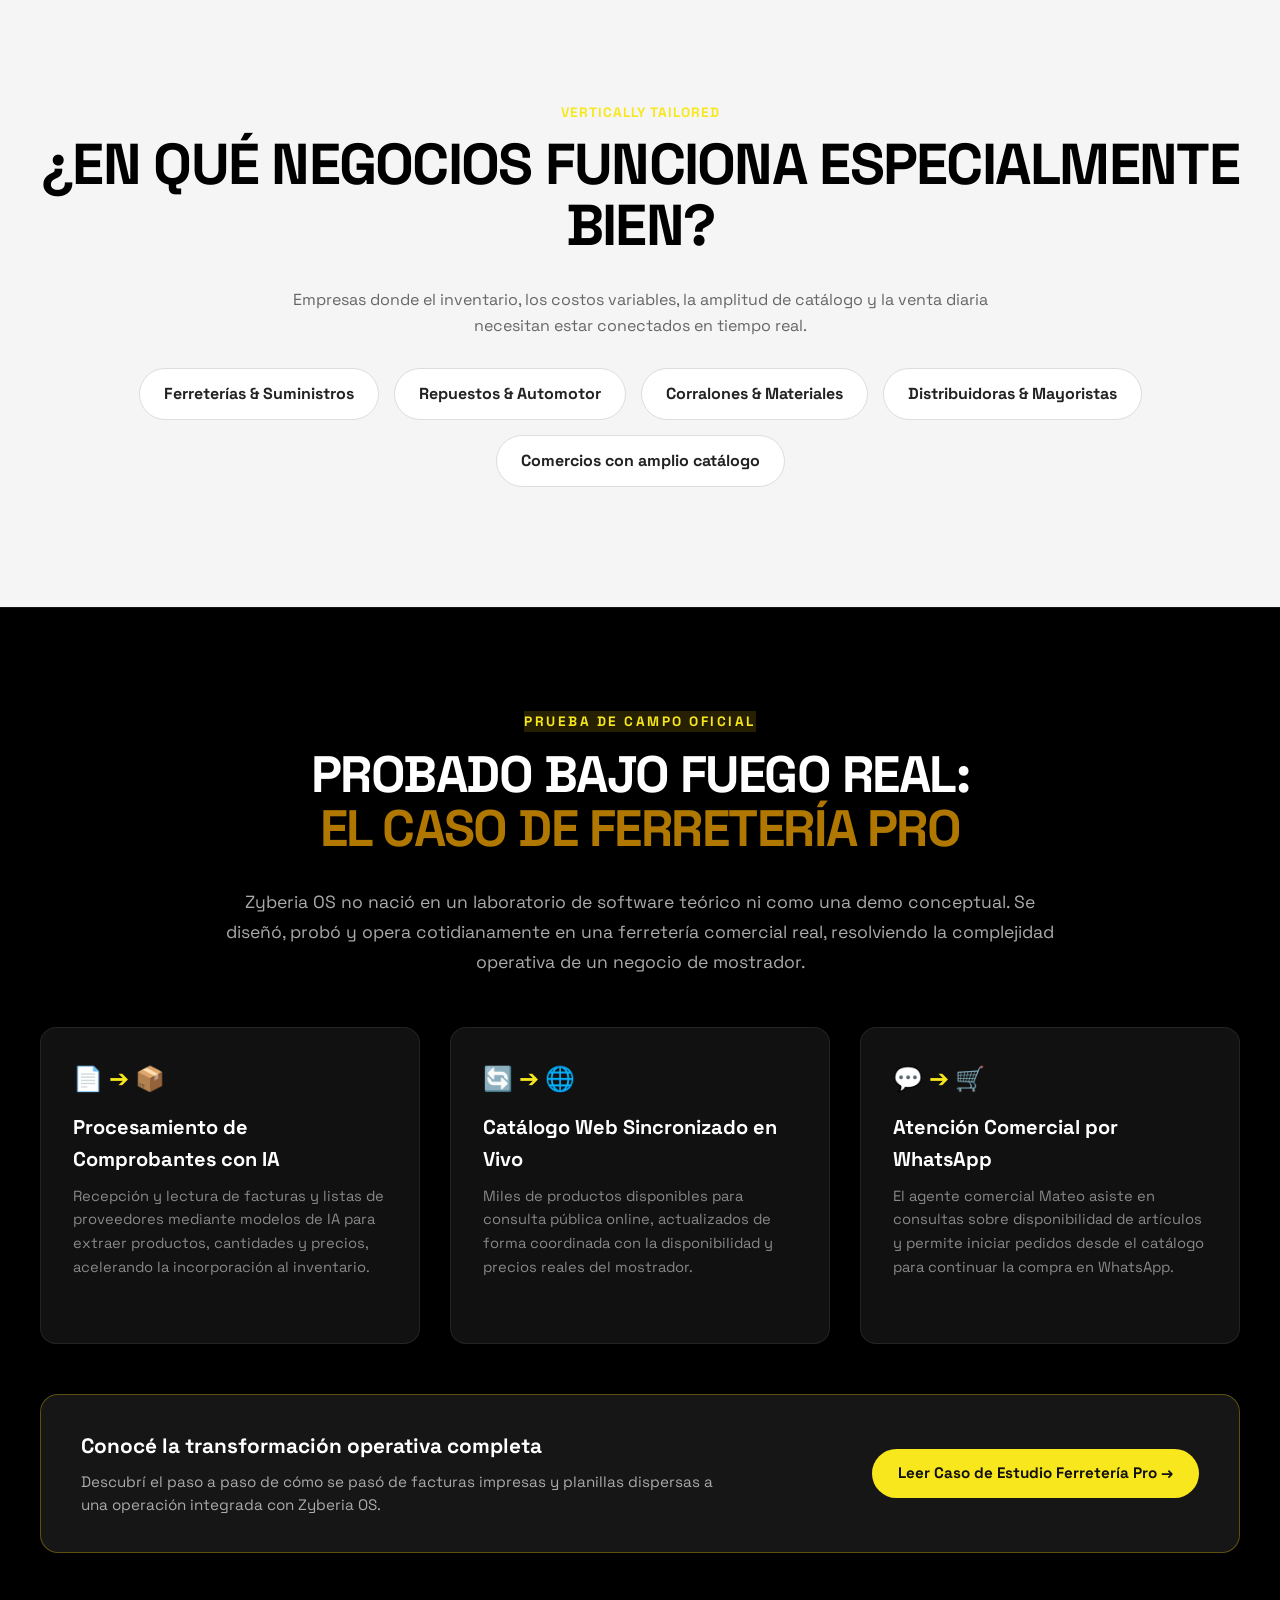
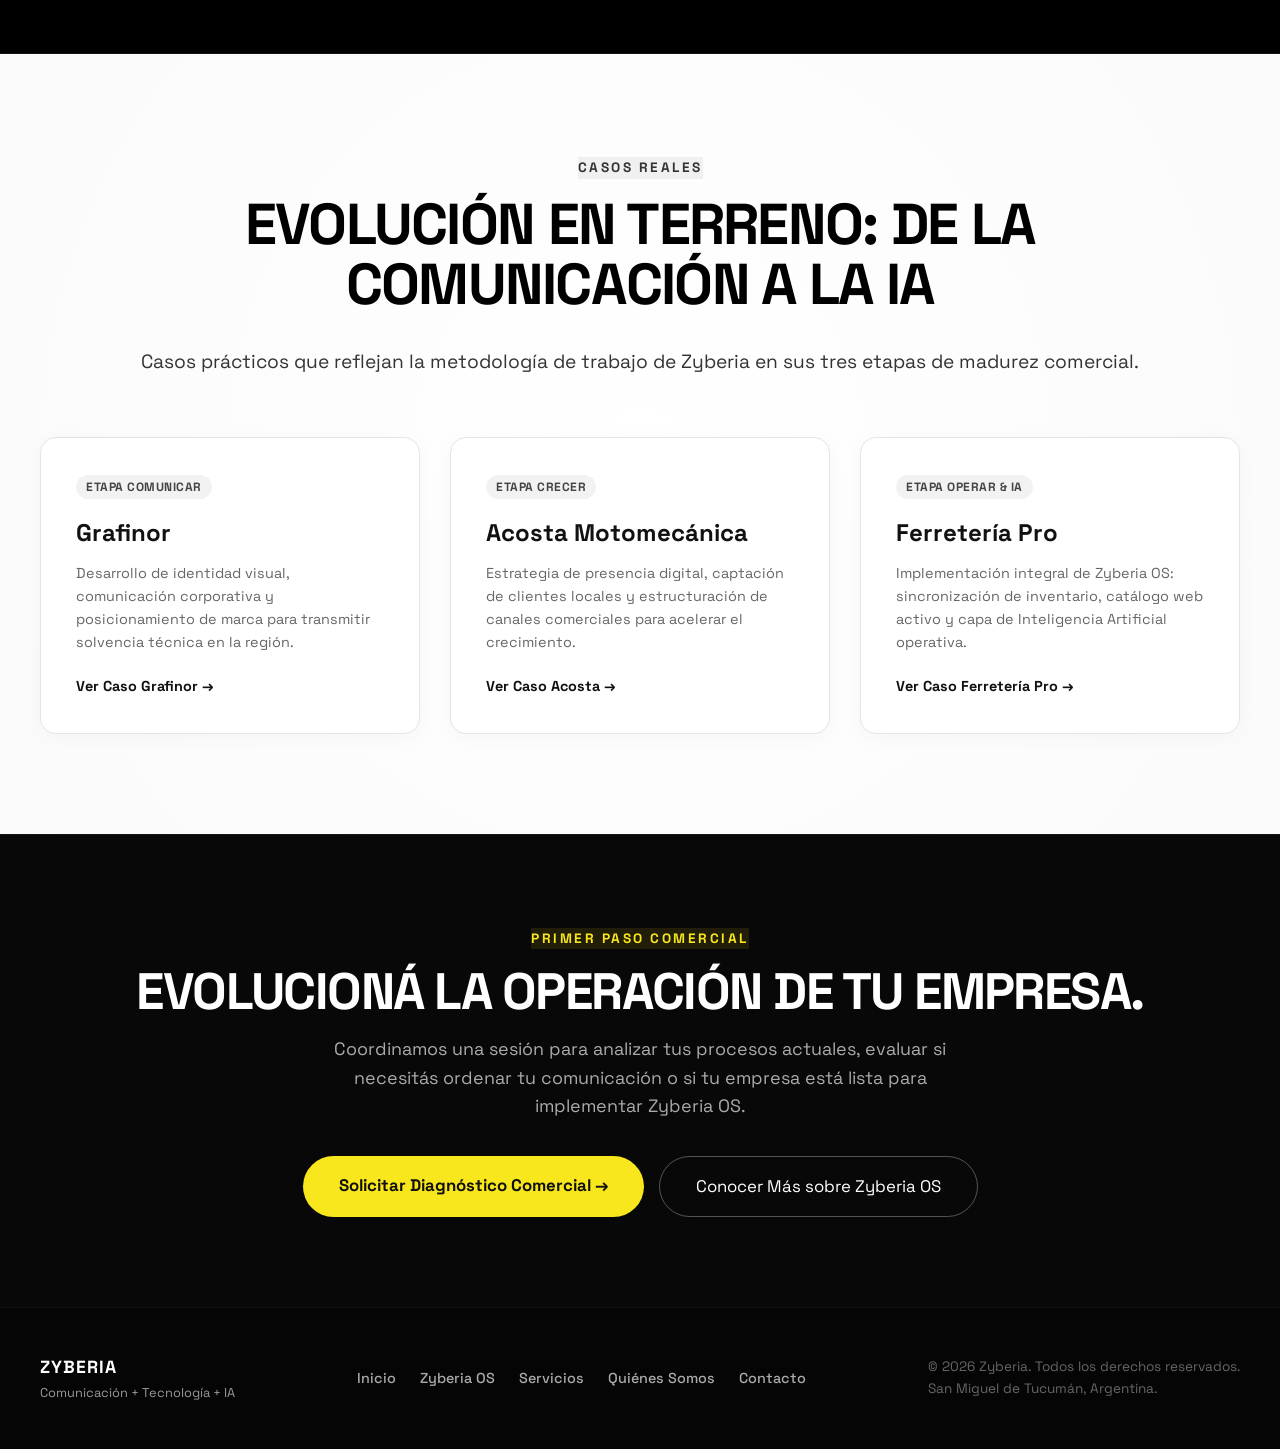
==== commit 03f8e853: "Portadas en Shorts y demostraciones sin titulos ni video - index.html: quitar enlace 'Ver caso real " ====
--- a/index.html
+++ b/index.html
@@ -107,7 +107,6 @@
                         </p>
                         <div style="display: flex; gap: 15px; flex-wrap: wrap;">
                             <a href="zyberia-os.html" class="btn-primary" style="background: var(--color-yellow); color: #111; font-weight: 800; text-decoration: none; padding: 14px 28px; border-radius: 50px; display: inline-block; font-size: 0.95rem;">Explorar todas las funciones de Zyberia OS →</a>
-                            <a href="#ferreteria-pro" style="color: #fff; text-decoration: underline; font-weight: 600; font-size: 0.92rem; align-self: center;">Ver caso real en funcionamiento</a>
                         </div>
                     </div>
                     <div class="insignia-features-panel" style="flex: 1 1 350px; background: #0c0c0c; border: 1px solid rgba(255,255,255,0.08); border-radius: 16px; padding: 30px;">
--- a/style.css
+++ b/style.css
@@ -3246,3 +3246,15 @@
 .yt-short__tag { position: absolute; top: 14px; left: 14px; font-size: 0.68rem; font-weight: 800; letter-spacing: 1px; text-transform: uppercase; color: #ffd700; }
 .yt-short iframe { position: absolute; inset: 0; width: 100%; height: 100%; border: 0; }
 .yt-channel-link { display: inline-block; margin-top: 28px; color: #ffd700; font-weight: 700; text-decoration: underline; font-size: 0.95rem; }
+
+/* Portadas locales de los Shorts */
+.yt-short { background-size: cover; background-position: center; justify-content: center; }
+.yt-short::before { content: ""; position: absolute; inset: 0; background: linear-gradient(to top, rgba(0,0,0,0.85) 0%, rgba(0,0,0,0.15) 45%, rgba(0,0,0,0.25) 100%); }
+.yt-short > * { position: relative; }
+.yt-short .yt-short__tag { position: absolute; }
+.yt-short .yt-short__title { position: absolute; left: 16px; right: 16px; bottom: 16px; text-shadow: 0 2px 8px rgba(0,0,0,0.8); }
+.yt-short[data-yt="50Es51Ny4Vs"] { background-image: url("videos/posters/yt-50Es51Ny4Vs.jpg"); }
+.yt-short[data-yt="SJES3IWPwyo"] { background-image: url("videos/posters/yt-SJES3IWPwyo.jpg"); }
+.yt-short[data-yt="Mv7deEso-Pw"] { background-image: url("videos/posters/yt-Mv7deEso-Pw.jpg"); }
+.yt-short[data-yt="a5oKq5ctlJs"] { background-image: url("videos/posters/yt-a5oKq5ctlJs.jpg"); }
+.yt-short[data-yt="MV5dgPHNkx8"] { background-image: url("videos/posters/yt-MV5dgPHNkx8.jpg"); }
